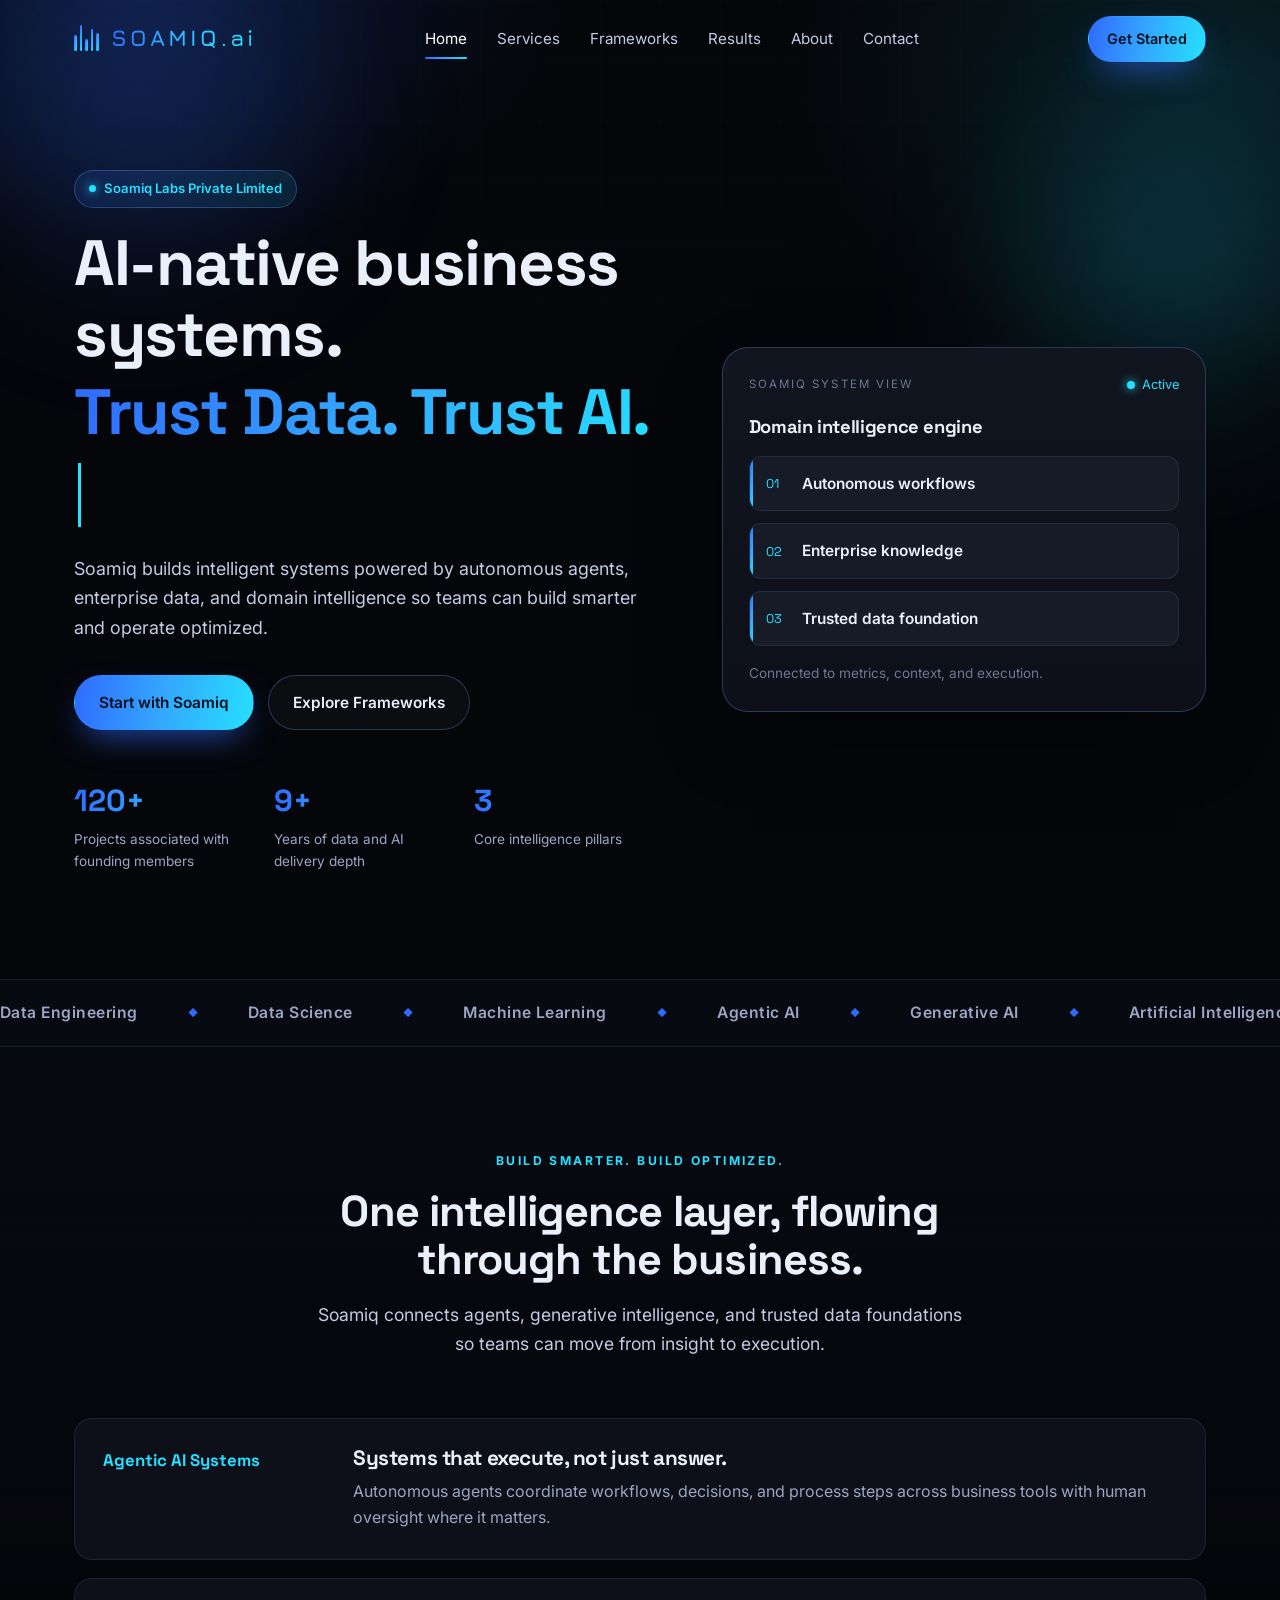
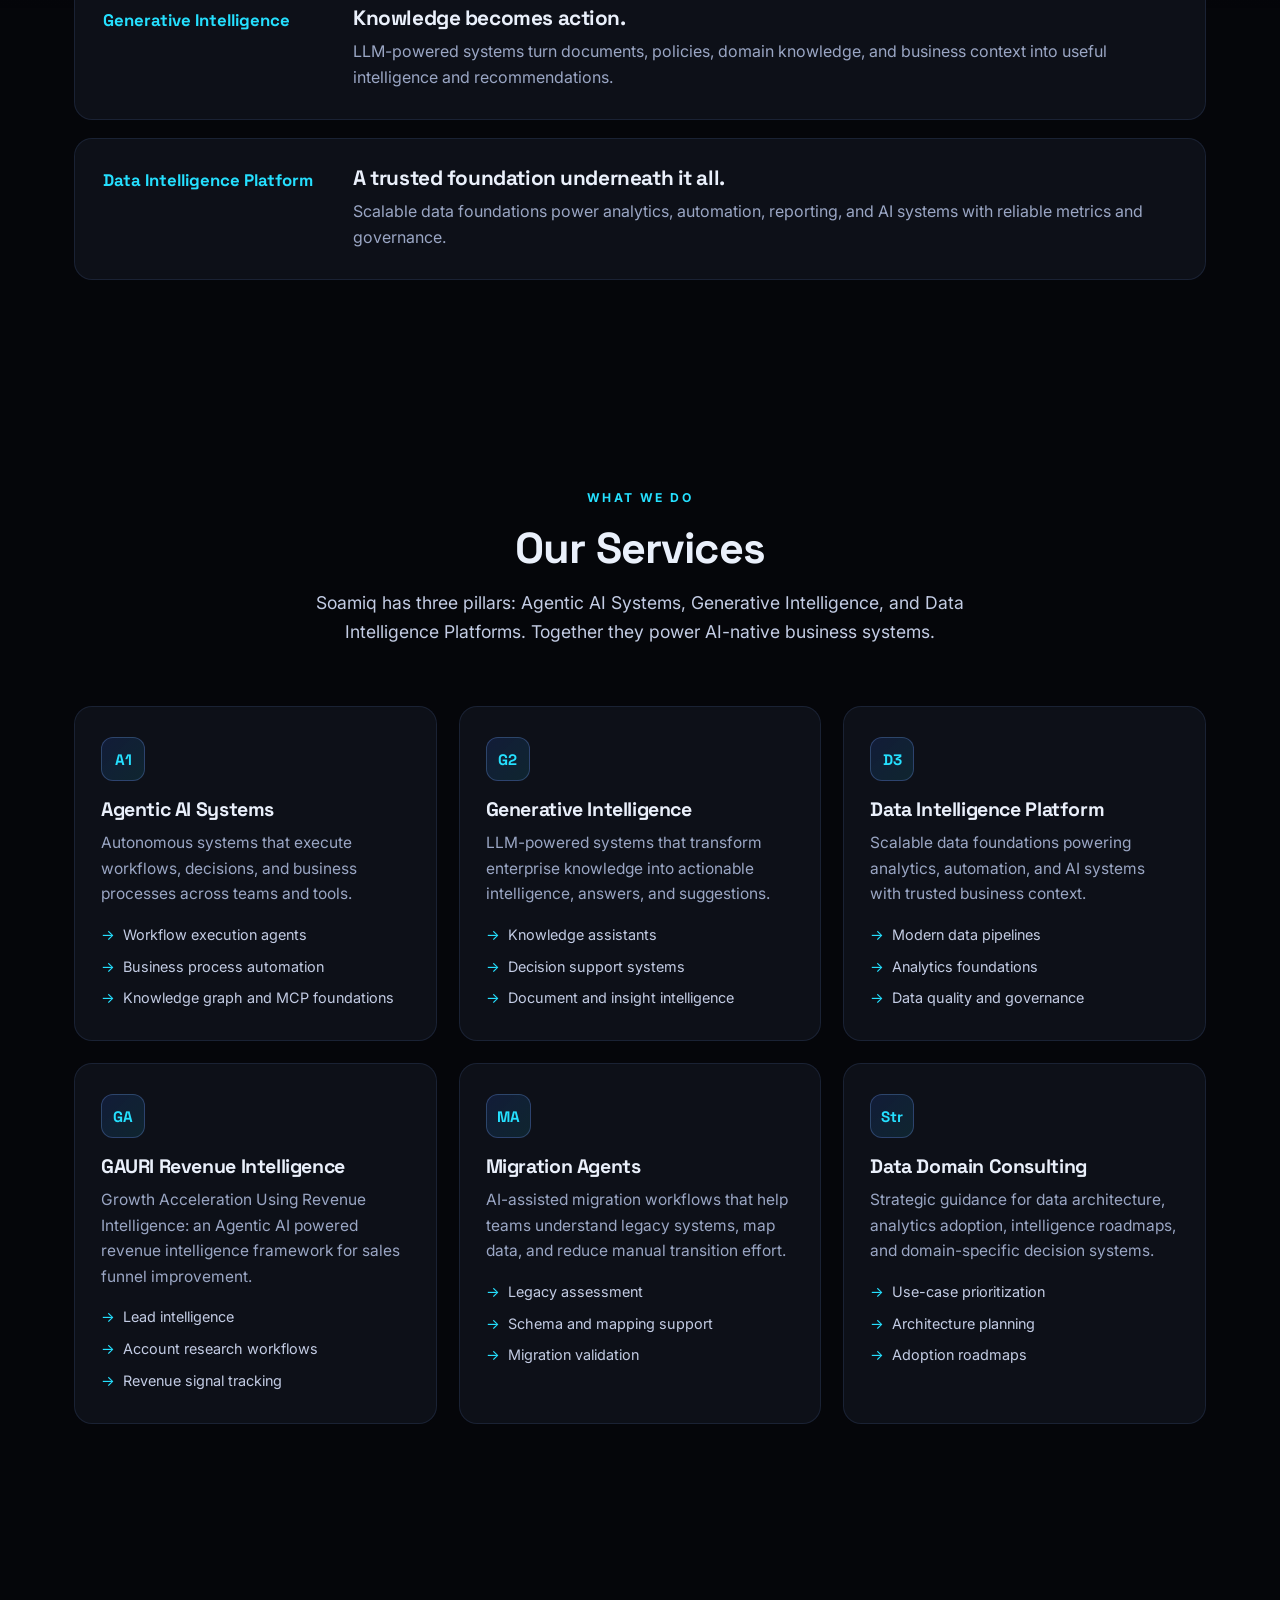
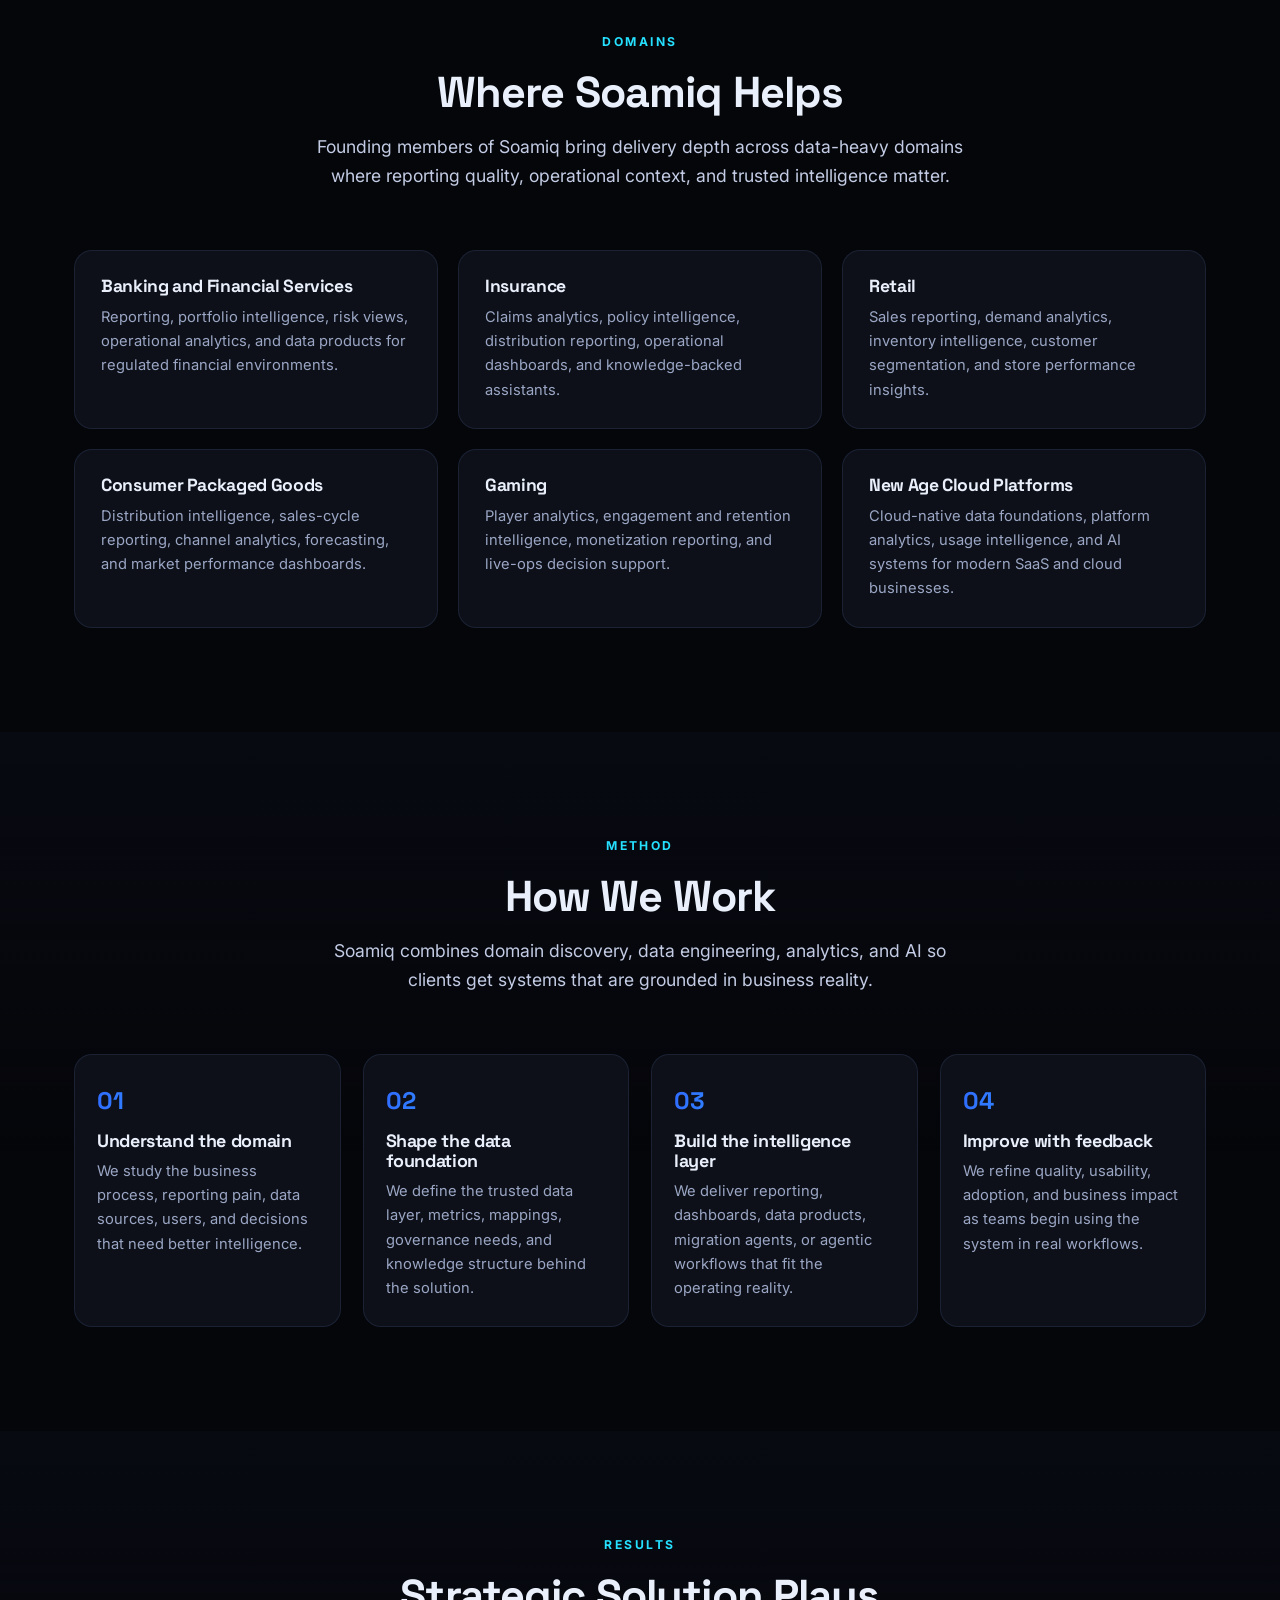
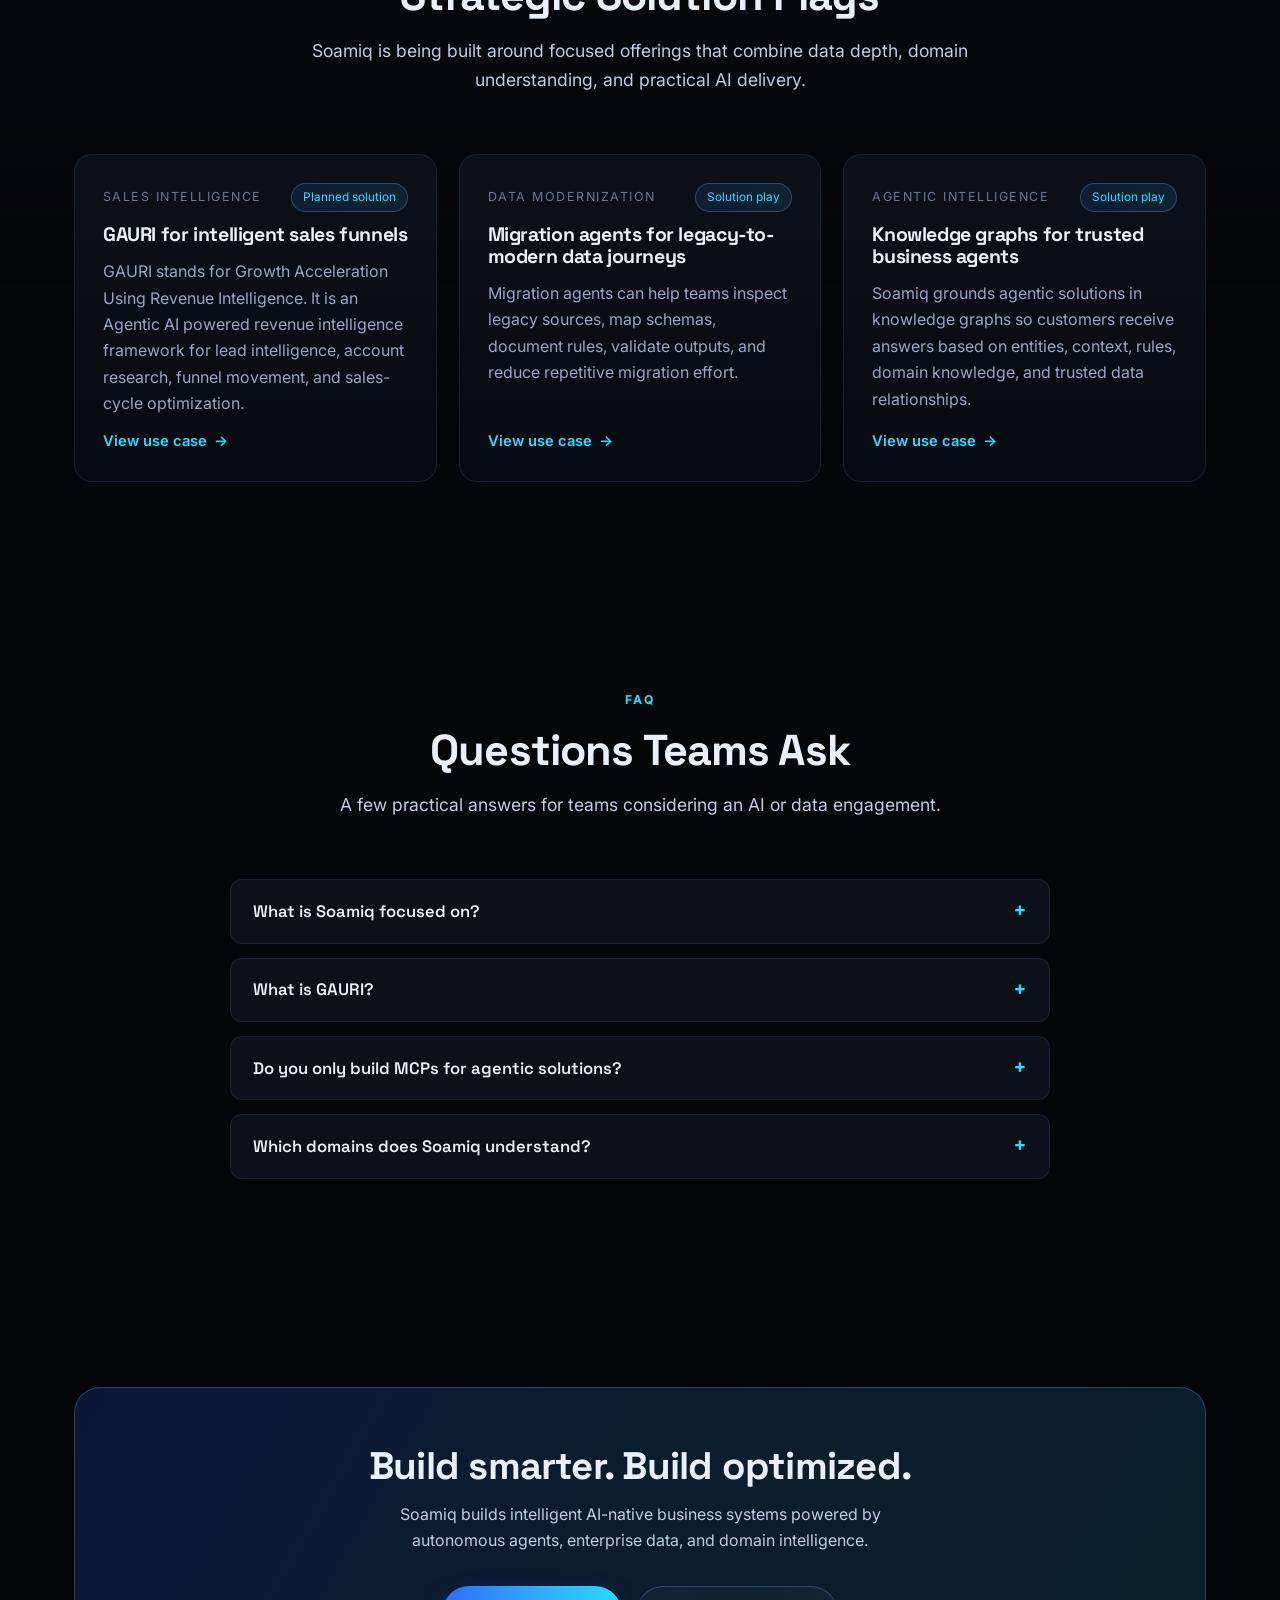
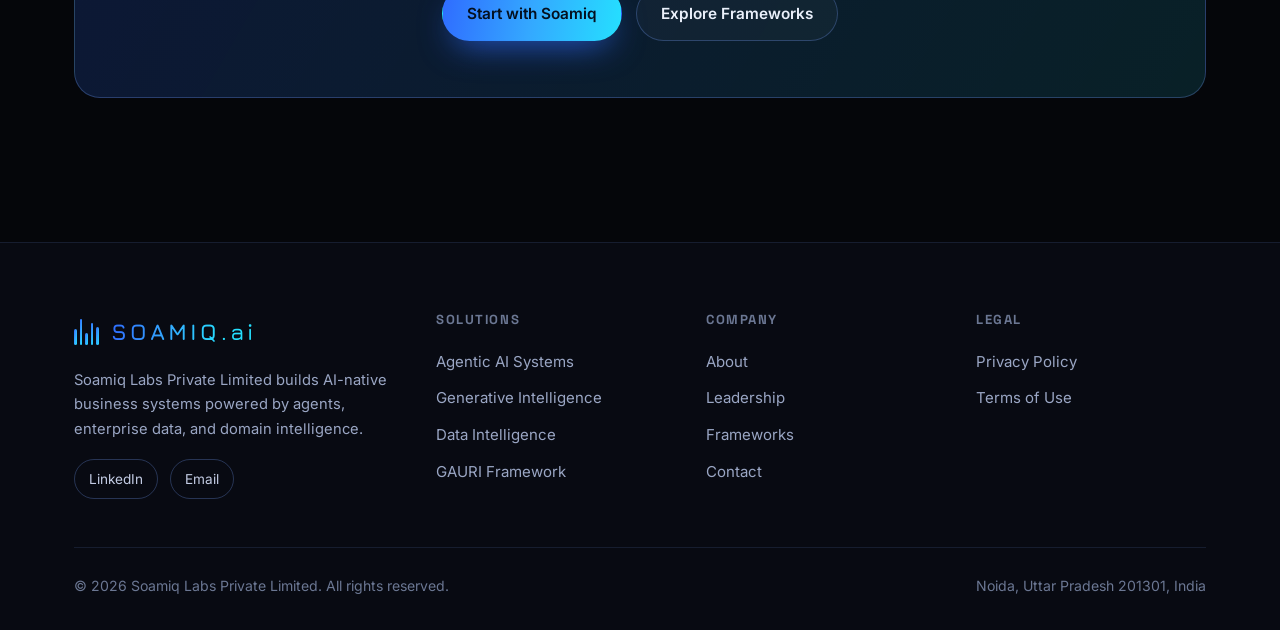
==== index.html @ b39fc0c8 "feat: rebuild as soamiq.ai AI-native multi-page website Replace the generic scaffold with a data-dri" ====
<!DOCTYPE html>
<html lang="en">
<head>
  <meta charset="UTF-8" />
  <meta name="viewport" content="width=device-width, initial-scale=1.0" />
  <title>Soamiq — AI-native business systems | Trust Data. Trust AI.</title>
  <meta name="description" content="Soamiq Labs builds intelligent AI-native business systems powered by autonomous agents, enterprise data, and domain intelligence. Trust Data. Trust AI. Build Smarter. Build Optimized." />
  <link rel="canonical" href="https://soamiq.ai/" />
  <meta name="theme-color" content="#05060a" />
  <meta property="og:type" content="website" />
  <meta property="og:title" content="Soamiq — AI-native business systems" />
  <meta property="og:description" content="Trust Data. Trust AI. Build Smarter. Build Optimized." />
  <meta property="og:url" content="https://soamiq.ai/" />
  <meta property="og:image" content="https://soamiq.ai/assets/img/logo.svg" />
  <meta name="twitter:card" content="summary_large_image" />
  <link rel="icon" type="image/svg+xml" href="/assets/img/favicon.svg" />
  <link rel="preconnect" href="https://fonts.googleapis.com" />
  <link rel="preconnect" href="https://fonts.gstatic.com" crossorigin />
  <link href="https://fonts.googleapis.com/css2?family=Inter:wght@400;500;600;700;800&family=Space+Grotesk:wght@500;600;700&family=Jura:wght@500;600;700&display=swap" rel="stylesheet" />
  <link rel="stylesheet" href="/assets/css/styles.css" />
  <script type="application/ld+json">
  {
    "@context": "https://schema.org",
    "@type": "Organization",
    "name": "Soamiq Labs Private Limited",
    "alternateName": "Soamiq",
    "url": "https://soamiq.ai",
    "logo": "https://soamiq.ai/assets/img/logo.svg",
    "slogan": "Trust Data. Trust AI. Build Smarter. Build Optimized.",
    "email": "hello@soamiq.ai",
    "address": { "@type": "PostalAddress", "addressLocality": "Noida", "addressRegion": "Uttar Pradesh", "postalCode": "201301", "addressCountry": "IN" },
    "sameAs": ["https://www.linkedin.com/company/soamiq"]
  }
  </script>
</head>
<body>
  <a class="skip-link" href="#app">Skip to content</a>
  <div id="site-header"></div>
  <main id="app" data-page="home"></main>
  <div id="site-footer"></div>
  <noscript><div class="ns container">Soamiq Labs Private Limited — AI-native business systems. Please enable JavaScript, or email <a href="mailto:hello@soamiq.ai">hello@soamiq.ai</a>.</div></noscript>
  <script src="/assets/js/data.js"></script>
  <script src="/assets/js/app.js" defer></script>
</body>
</html>
---- assets/css/styles.css ----
/* ============================================================
   SOAMIQ — AI-native design system
   Dark, agentic, blue→cyan. Powers all pages.
   ============================================================ */

:root {
  --bg: #05060a;
  --bg-2: #080a12;
  --surface: #0d1018;
  --surface-2: #11151f;
  --surface-3: #161b27;
  --border: rgba(120, 160, 255, 0.12);
  --border-strong: rgba(120, 160, 255, 0.28);
  --text: #eaf0fb;
  --muted: #9aa6c4;
  --faint: #6b7793;

  --blue: #2f6bff;
  --cyan: #25e0ff;
  --grad: linear-gradient(100deg, #2f6bff 0%, #34a8ff 50%, #25e0ff 100%);
  --grad-soft: linear-gradient(135deg, rgba(47,107,255,0.14), rgba(37,224,255,0.10));

  --radius: 18px;
  --radius-sm: 12px;
  --radius-lg: 26px;
  --shadow: 0 30px 80px -30px rgba(0, 0, 0, 0.8);
  --glow: 0 0 40px -8px rgba(47, 107, 255, 0.55);
  --max: 1180px;
  --ease: cubic-bezier(0.22, 1, 0.36, 1);
}

* { box-sizing: border-box; }
html { scroll-behavior: smooth; scroll-padding-top: 90px; }
body {
  margin: 0;
  font-family: "Inter", system-ui, -apple-system, Segoe UI, Roboto, sans-serif;
  background: var(--bg);
  color: var(--text);
  line-height: 1.65;
  -webkit-font-smoothing: antialiased;
  overflow-x: hidden;
}
body::before {
  content: ""; position: fixed; inset: 0; z-index: -2; pointer-events: none;
  background:
    radial-gradient(700px 500px at 12% -5%, rgba(47, 107, 255, 0.18), transparent 60%),
    radial-gradient(700px 500px at 95% 8%, rgba(37, 224, 255, 0.12), transparent 60%),
    var(--bg);
}
body::after {
  content: ""; position: fixed; inset: 0; z-index: -1; pointer-events: none; opacity: 0.5;
  background-image:
    linear-gradient(rgba(120, 160, 255, 0.04) 1px, transparent 1px),
    linear-gradient(90deg, rgba(120, 160, 255, 0.04) 1px, transparent 1px);
  background-size: 60px 60px;
  mask-image: radial-gradient(ellipse 100% 70% at 50% 0%, #000 30%, transparent 75%);
}

h1, h2, h3, h4 { font-family: "Space Grotesk", "Inter", sans-serif; margin: 0; line-height: 1.12; letter-spacing: -0.02em; }
p { margin: 0; }
a { color: inherit; text-decoration: none; }
img, svg { display: block; max-width: 100%; }
ul { margin: 0; }

.container { width: 100%; max-width: var(--max); margin: 0 auto; padding: 0 24px; }
.skip-link { position: absolute; left: -999px; top: 0; z-index: 300; background: var(--blue); color: #fff; padding: 10px 16px; }
.skip-link:focus { left: 0; }

/* ---------- Buttons ---------- */
.btn {
  --py: 14px; --px: 24px;
  display: inline-flex; align-items: center; justify-content: center; gap: 9px;
  padding: var(--py) var(--px); border-radius: 999px; font-weight: 600; font-size: 0.96rem;
  border: 1px solid transparent; cursor: pointer; white-space: nowrap;
  transition: transform .28s var(--ease), box-shadow .28s var(--ease), background .25s, border-color .25s, color .25s;
}
.btn--sm { --py: 10px; --px: 18px; font-size: 0.9rem; }
.btn--block { width: 100%; }
.btn--primary { background: var(--grad); color: #04101f; box-shadow: 0 14px 34px -12px rgba(47,107,255,0.8); }
.btn--primary:hover { transform: translateY(-2px); box-shadow: 0 20px 46px -12px rgba(37,224,255,0.85); }
.btn--ghost { background: rgba(255,255,255,0.03); color: var(--text); border-color: var(--border-strong); }
.btn--ghost:hover { transform: translateY(-2px); border-color: var(--cyan); color: #fff; }

/* ---------- Type helpers ---------- */
.eyebrow { text-transform: uppercase; letter-spacing: .2em; font-size: .76rem; font-weight: 700; color: var(--cyan); margin: 0 0 16px; }
.section { padding: 104px 0; position: relative; }
.section--alt { background: linear-gradient(180deg, var(--bg-2), transparent 60%); }
.section__head { max-width: 760px; margin: 0 auto 60px; text-align: center; }
.section__title { font-size: clamp(1.8rem, 4vw, 2.7rem); font-weight: 700; }
.lead { font-size: 1.1rem; color: #c3cce4; margin-top: 16px; }
.lead--center { max-width: 60ch; margin-inline: auto; }
.muted { color: var(--muted); }
.grad-text { background: var(--grad); -webkit-background-clip: text; background-clip: text; -webkit-text-fill-color: transparent; color: transparent; }
.chip { display: inline-flex; align-items: center; gap: 8px; padding: 7px 14px; border-radius: 999px; font-size: .82rem; font-weight: 600; color: var(--cyan); background: var(--grad-soft); border: 1px solid var(--border-strong); }
.chip .dot { width: 7px; height: 7px; border-radius: 50%; background: var(--cyan); box-shadow: 0 0 10px var(--cyan); animation: pulse 2s infinite; }
@keyframes pulse { 0%,100% { opacity: 1; } 50% { opacity: .3; } }

/* ---------- Brand / logo ---------- */
.brand { display: inline-flex; align-items: center; gap: 12px; }
.brand__wave { display: inline-flex; align-items: flex-end; gap: 3px; height: 26px; }
.brand__wave span { width: 2.5px; border-radius: 2px; background: var(--grad); }
.brand__word { font-family: "Jura", "Space Grotesk", sans-serif; font-weight: 600; font-size: 1.42rem; letter-spacing: .14em; }
.brand__word .grad-text { font-weight: 700; }
.brand__tld { color: var(--cyan); font-weight: 600; }

/* ---------- Nav ---------- */
.nav { position: fixed; inset: 0 0 auto 0; z-index: 100; transition: background .3s, border-color .3s, backdrop-filter .3s; border-bottom: 1px solid transparent; }
.nav.is-scrolled { background: rgba(5,6,10,0.78); backdrop-filter: blur(14px); border-bottom-color: var(--border); }
.nav__inner { display: flex; align-items: center; justify-content: space-between; height: 78px; gap: 20px; }
.nav__links { display: flex; align-items: center; gap: 30px; }
.nav__links a { font-size: .95rem; color: #c3cce4; transition: color .2s; position: relative; }
.nav__links a:hover, .nav__links a.is-active { color: #fff; }
.nav__links a.is-active::after { content: ""; position: absolute; left: 0; right: 0; bottom: -7px; height: 2px; border-radius: 2px; background: var(--grad); }
.nav__actions { display: flex; align-items: center; gap: 14px; }
.nav__toggle { display: none; flex-direction: column; gap: 5px; background: none; border: 0; cursor: pointer; padding: 8px; }
.nav__toggle span { width: 24px; height: 2px; background: var(--text); border-radius: 2px; transition: transform .3s, opacity .3s; }
.nav__toggle[aria-expanded="true"] span:nth-child(1) { transform: translateY(7px) rotate(45deg); }
.nav__toggle[aria-expanded="true"] span:nth-child(2) { opacity: 0; }
.nav__toggle[aria-expanded="true"] span:nth-child(3) { transform: translateY(-7px) rotate(-45deg); }
.nav__mobile { display: none; flex-direction: column; padding: 10px 24px 22px; background: rgba(5,6,10,0.98); border-bottom: 1px solid var(--border); }
.nav__mobile a { padding: 13px 6px; color: #c3cce4; border-bottom: 1px solid rgba(255,255,255,0.05); }
.nav__mobile a:last-of-type { border-bottom: 0; }
.nav__mobile .btn { margin-top: 14px; }
.nav__mobile.is-open { display: flex; }

/* ---------- Hero ---------- */
.hero { position: relative; padding: 170px 0 90px; overflow: hidden; }
.hero__orb { position: absolute; border-radius: 50%; filter: blur(70px); pointer-events: none; opacity: .55; }
.hero__orb--1 { width: 520px; height: 520px; top: -160px; left: -120px; background: radial-gradient(circle, rgba(47,107,255,.5), transparent 65%); }
.hero__orb--2 { width: 460px; height: 460px; top: 40px; right: -120px; background: radial-gradient(circle, rgba(37,224,255,.4), transparent 65%); }
.hero__inner { position: relative; display: grid; grid-template-columns: 1.1fr 0.9fr; gap: 56px; align-items: center; }
.hero__title { font-size: clamp(2.4rem, 5.4vw, 4rem); font-weight: 700; }
.hero__type { min-height: 1.3em; display: block; margin-top: 6px; }
.hero__caret { display: inline-block; width: 3px; height: 1em; background: var(--cyan); margin-left: 4px; vertical-align: -0.15em; animation: blink 1s steps(1) infinite; }
@keyframes blink { 50% { opacity: 0; } }
.hero__desc { color: #c3cce4; font-size: 1.12rem; max-width: 56ch; margin-top: 22px; }
.hero__cta { display: flex; gap: 14px; margin-top: 32px; flex-wrap: wrap; }
.hero__proof { display: flex; gap: 38px; margin-top: 46px; flex-wrap: wrap; }
.hero__proof dt { font-family: "Space Grotesk"; font-size: 1.9rem; font-weight: 700; }
.hero__proof dd { margin: 2px 0 0; color: var(--muted); font-size: .85rem; max-width: 18ch; }

/* hero panel */
.panel { position: relative; background: linear-gradient(180deg, var(--surface-2), var(--surface)); border: 1px solid var(--border-strong); border-radius: var(--radius-lg); padding: 26px; box-shadow: var(--shadow); }
.panel__top { display: flex; align-items: center; justify-content: space-between; margin-bottom: 22px; }
.panel__eyebrow { font-size: .72rem; letter-spacing: .18em; text-transform: uppercase; color: var(--faint); }
.panel__status { display: inline-flex; align-items: center; gap: 7px; font-size: .8rem; color: var(--cyan); }
.panel__status .dot { width: 8px; height: 8px; border-radius: 50%; background: var(--cyan); box-shadow: 0 0 10px var(--cyan); animation: pulse 2s infinite; }
.panel__title { font-size: 1.15rem; margin-bottom: 18px; }
.panel__layers { display: grid; gap: 12px; }
.layer { display: flex; align-items: center; gap: 14px; padding: 14px 16px; border-radius: var(--radius-sm); background: var(--surface-3); border: 1px solid var(--border); position: relative; overflow: hidden; }
.layer::before { content: ""; position: absolute; left: 0; top: 0; bottom: 0; width: 3px; background: var(--grad); }
.layer__idx { font-family: "Space Grotesk"; font-size: .8rem; color: var(--cyan); width: 22px; }
.layer__name { font-weight: 600; font-size: .96rem; }
.panel__note { margin-top: 16px; font-size: .85rem; color: var(--faint); display: flex; align-items: center; gap: 8px; }

/* ---------- Marquee / capabilities strip ---------- */
.strip { border-block: 1px solid var(--border); background: var(--bg-2); overflow: hidden; }
.strip__track { display: flex; gap: 50px; padding: 20px 0; white-space: nowrap; animation: marquee 28s linear infinite; }
.strip__track span { color: var(--muted); font-weight: 600; font-size: .98rem; letter-spacing: .03em; display: inline-flex; align-items: center; gap: 50px; }
.strip__track span::after { content: "◆"; color: var(--blue); font-size: .6rem; }
@keyframes marquee { to { transform: translateX(-50%); } }

/* ---------- Generic grids / cards ---------- */
.grid-2 { display: grid; grid-template-columns: 1fr 1fr; gap: 56px; align-items: center; }
.cards { display: grid; grid-template-columns: repeat(3, 1fr); gap: 22px; }
.cards--2 { grid-template-columns: repeat(2, 1fr); }

.card { position: relative; padding: 30px 26px; border-radius: var(--radius); background: var(--surface); border: 1px solid var(--border); transition: transform .3s var(--ease), border-color .3s, background .3s; overflow: hidden; }
.card:hover { transform: translateY(-6px); border-color: var(--border-strong); background: var(--surface-2); }
.card__tag { display: inline-grid; place-items: center; min-width: 44px; height: 44px; padding: 0 10px; border-radius: 12px; font-family: "Space Grotesk"; font-weight: 700; font-size: .95rem; color: var(--cyan); background: var(--grad-soft); border: 1px solid var(--border-strong); margin-bottom: 18px; }
.card h3 { font-size: 1.22rem; margin-bottom: 9px; }
.card p { color: var(--muted); font-size: .97rem; }
.card__list { list-style: none; padding: 0; margin: 16px 0 0; display: grid; gap: 8px; }
.card__list li { position: relative; padding-left: 22px; font-size: .9rem; color: #c3cce4; }
.card__list li::before { content: "→"; position: absolute; left: 0; color: var(--cyan); }

/* premium flow */
.flow { display: grid; gap: 18px; }
.flow__item { display: grid; grid-template-columns: 220px 1fr; gap: 30px; align-items: start; padding: 28px; border-radius: var(--radius); background: var(--surface); border: 1px solid var(--border); transition: border-color .3s, transform .3s var(--ease); }
.flow__item:hover { border-color: var(--border-strong); transform: translateX(4px); }
.flow__label { font-family: "Space Grotesk"; font-weight: 700; font-size: 1.05rem; color: var(--cyan); }
.flow__body h3 { font-size: 1.3rem; margin-bottom: 8px; }
.flow__body p { color: var(--muted); }

/* checklist */
.checklist { list-style: none; padding: 0; margin: 22px 0 0; display: grid; gap: 12px; }
.checklist li { position: relative; padding-left: 32px; color: #c3cce4; }
.checklist li::before { content: "✓"; position: absolute; left: 0; top: 1px; width: 22px; height: 22px; border-radius: 7px; background: var(--grad-soft); color: var(--cyan); font-size: .82rem; display: grid; place-items: center; border: 1px solid var(--border-strong); }

/* stats */
.stats { display: grid; grid-template-columns: repeat(4, 1fr); gap: 18px; }
.stat { text-align: center; padding: 28px 18px; border-radius: var(--radius); background: var(--surface); border: 1px solid var(--border); }
.stat__value { font-family: "Space Grotesk"; font-size: 2.1rem; font-weight: 700; }
.stat__label { color: var(--muted); font-size: .88rem; margin-top: 4px; }

/* timeline / process */
.timeline { display: grid; grid-template-columns: repeat(4, 1fr); gap: 22px; list-style: none; padding: 0; margin: 0; }
.timeline li { position: relative; padding: 26px 22px; border-radius: var(--radius); background: var(--surface); border: 1px solid var(--border); }
.timeline__num { font-family: "Space Grotesk"; font-weight: 700; font-size: 1.5rem; color: transparent; background: var(--grad); -webkit-background-clip: text; background-clip: text; }
.timeline h3 { font-size: 1.12rem; margin: 10px 0 8px; }
.timeline p { color: var(--muted); font-size: .92rem; }

/* products / case studies */
.plays { display: grid; grid-template-columns: repeat(3, 1fr); gap: 22px; }
.play { display: flex; flex-direction: column; gap: 12px; padding: 28px; border-radius: var(--radius); background: linear-gradient(180deg, var(--surface), var(--bg-2)); border: 1px solid var(--border); transition: transform .3s var(--ease), border-color .3s; }
.play:hover { transform: translateY(-6px); border-color: var(--border-strong); }
.play__meta { display: flex; align-items: center; justify-content: space-between; gap: 12px; }
.play__client { font-size: .78rem; letter-spacing: .12em; text-transform: uppercase; color: var(--faint); }
.play__result { font-size: .74rem; padding: 4px 11px; border-radius: 999px; color: var(--cyan); background: var(--grad-soft); border: 1px solid var(--border-strong); }
.play h3 { font-size: 1.22rem; }
.play p { color: var(--muted); flex: 1; }
.link-arrow { color: var(--cyan); font-weight: 600; font-size: .92rem; display: inline-flex; gap: 7px; align-items: center; }
.link-arrow span { transition: transform .25s var(--ease); }
.link-arrow:hover span { transform: translateX(5px); }

/* team */
.team { display: grid; grid-template-columns: repeat(4, 1fr); gap: 22px; }
.member { text-align: center; padding: 32px 22px; border-radius: var(--radius); background: var(--surface); border: 1px solid var(--border); transition: transform .3s var(--ease), border-color .3s; }
.member:hover { transform: translateY(-6px); border-color: var(--border-strong); }
.member__avatar { width: 76px; height: 76px; border-radius: 50%; margin: 0 auto 16px; display: grid; place-items: center; font-family: "Space Grotesk"; font-weight: 700; font-size: 1.4rem; color: #04101f; background: var(--grad); box-shadow: var(--glow); }
.member h3 { font-size: 1.12rem; }
.member__role { color: var(--cyan); font-size: .85rem; font-weight: 600; margin-top: 4px; }
.member__bio { color: var(--muted); font-size: .9rem; margin-top: 10px; }

/* industries */
.industries { display: grid; grid-template-columns: repeat(3, 1fr); gap: 20px; }
.industry { padding: 26px; border-radius: var(--radius); background: var(--surface); border: 1px solid var(--border); transition: border-color .3s, transform .3s var(--ease); }
.industry:hover { border-color: var(--border-strong); transform: translateY(-4px); }
.industry h3 { font-size: 1.1rem; margin-bottom: 8px; }
.industry p { color: var(--muted); font-size: .92rem; }

/* FAQ */
.faq { max-width: 820px; margin: 0 auto; display: grid; gap: 14px; }
.faq__item { border: 1px solid var(--border); border-radius: var(--radius-sm); background: var(--surface); overflow: hidden; }
.faq__q { width: 100%; text-align: left; background: none; border: 0; color: var(--text); padding: 20px 22px; font-size: 1.04rem; font-weight: 600; font-family: "Space Grotesk"; cursor: pointer; display: flex; justify-content: space-between; gap: 16px; align-items: center; }
.faq__q .ic { color: var(--cyan); transition: transform .3s var(--ease); font-size: 1.4rem; line-height: 1; }
.faq__item.is-open .faq__q .ic { transform: rotate(45deg); }
.faq__a { max-height: 0; overflow: hidden; transition: max-height .35s var(--ease); }
.faq__a p { padding: 0 22px 20px; color: var(--muted); }

/* gauri stages */
.stages { display: grid; grid-template-columns: repeat(4, 1fr); gap: 18px; counter-reset: stage; }
.stage { padding: 26px 22px; border-radius: var(--radius); background: var(--surface); border: 1px solid var(--border); position: relative; }
.stage::before { counter-increment: stage; content: "0" counter(stage); font-family: "Space Grotesk"; font-weight: 700; font-size: 1.4rem; color: transparent; background: var(--grad); -webkit-background-clip: text; background-clip: text; }
.stage h3 { margin: 8px 0 8px; font-size: 1.15rem; }
.stage p { color: var(--muted); font-size: .92rem; }
.pills { display: flex; flex-wrap: wrap; gap: 12px; justify-content: center; }
.pill { padding: 12px 20px; border-radius: 999px; background: var(--surface); border: 1px solid var(--border-strong); color: #c3cce4; font-weight: 500; }

/* CTA band */
.cta-band { position: relative; overflow: hidden; border-radius: var(--radius-lg); padding: 56px 48px; text-align: center; background: linear-gradient(120deg, rgba(47,107,255,0.18), rgba(37,224,255,0.12)); border: 1px solid var(--border-strong); }
.cta-band h2 { font-size: clamp(1.7rem, 3.6vw, 2.4rem); }
.cta-band p { color: #c3cce4; margin: 14px auto 26px; max-width: 56ch; }
.cta-band .hero__cta { justify-content: center; }

/* page hero (inner pages) */
.page-hero { padding: 150px 0 60px; position: relative; text-align: center; }
.page-hero h1 { font-size: clamp(2.1rem, 5vw, 3.2rem); font-weight: 700; }
.page-hero p { color: #c3cce4; max-width: 62ch; margin: 18px auto 0; font-size: 1.1rem; }

/* contact */
.contact-grid { display: grid; grid-template-columns: 0.9fr 1.1fr; gap: 40px; align-items: start; }
.contact-info { padding: 36px; border-radius: var(--radius); background: var(--surface); border: 1px solid var(--border); }
.contact-info h2 { font-size: 1.4rem; }
.contact-info .row { display: flex; gap: 16px; align-items: flex-start; padding: 18px 0; border-bottom: 1px solid var(--border); }
.contact-info .row:last-child { border-bottom: 0; }
.contact-info .row .tag { flex: 0 0 auto; width: 46px; height: 46px; border-radius: 12px; display: grid; place-items: center; font-size: .72rem; font-weight: 700; color: var(--cyan); background: var(--grad-soft); border: 1px solid var(--border-strong); }
.contact-info .row .k { color: var(--faint); font-size: .78rem; text-transform: uppercase; letter-spacing: .1em; }
.contact-info .row .v { color: var(--text); font-size: 1.02rem; }
.form { padding: 36px; border-radius: var(--radius); background: var(--surface); border: 1px solid var(--border); display: grid; gap: 18px; }
.form .row2 { display: grid; grid-template-columns: 1fr 1fr; gap: 18px; }
.field { display: grid; gap: 7px; }
.field label { font-size: .82rem; color: var(--muted); font-weight: 600; }
.field input, .field textarea { width: 100%; padding: 14px 16px; border-radius: var(--radius-sm); background: var(--bg); border: 1px solid var(--border); color: var(--text); font: inherit; font-size: .96rem; transition: border-color .2s, box-shadow .2s; }
.field input:focus, .field textarea:focus { outline: none; border-color: var(--blue); box-shadow: 0 0 0 3px rgba(47,107,255,0.22); }
.field textarea { resize: vertical; min-height: 120px; }
.form__status { font-size: .92rem; min-height: 1.2em; margin: 0; }
.form__status.is-ok { color: var(--cyan); }
.form__status.is-err { color: #ff8b8b; }
.form__success { text-align: center; padding: 40px 24px; }
.form__success .ic { width: 64px; height: 64px; margin: 0 auto 18px; border-radius: 50%; display: grid; place-items: center; font-size: 1.8rem; color: #04101f; background: var(--grad); box-shadow: var(--glow); }

/* legal / use case article */
.article { max-width: 820px; margin: 0 auto; }
.article h2 { font-size: 1.35rem; margin: 36px 0 12px; }
.article p { color: #c3cce4; margin-bottom: 14px; }
.article .updated { color: var(--faint); font-size: .9rem; margin-bottom: 30px; }
.article .checklist { margin-top: 8px; }

/* ---------- Footer ---------- */
.footer { background: var(--bg-2); border-top: 1px solid var(--border); padding: 70px 0 32px; margin-top: 40px; }
.footer__top { display: grid; grid-template-columns: 1.4fr repeat(3, 1fr); gap: 40px; }
.footer__about { max-width: 34ch; }
.footer__about p { color: var(--muted); font-size: .92rem; margin-top: 16px; }
.footer__social { display: flex; gap: 12px; margin-top: 18px; }
.footer__social a { padding: 8px 14px; border-radius: 999px; border: 1px solid var(--border-strong); font-size: .85rem; color: #c3cce4; transition: border-color .2s, color .2s; }
.footer__social a:hover { border-color: var(--cyan); color: #fff; }
.footer__col h4 { font-size: .82rem; text-transform: uppercase; letter-spacing: .12em; color: var(--faint); margin-bottom: 16px; }
.footer__col a { display: block; color: var(--muted); font-size: .94rem; padding: 6px 0; transition: color .2s; }
.footer__col a:hover { color: #fff; }
.footer__bottom { display: flex; justify-content: space-between; gap: 16px; flex-wrap: wrap; margin-top: 48px; padding-top: 26px; border-top: 1px solid var(--border); color: var(--faint); font-size: .88rem; }

/* reveal */
.reveal { opacity: 0; transform: translateY(26px); transition: opacity .7s var(--ease), transform .7s var(--ease); }
.reveal.is-visible { opacity: 1; transform: none; }

noscript .ns { display: block; max-width: 700px; margin: 140px auto; text-align: center; color: var(--muted); }

/* ---------- Responsive ---------- */
@media (max-width: 980px) {
  .hero__inner { grid-template-columns: 1fr; gap: 44px; }
  .cards, .industries, .stages { grid-template-columns: repeat(2, 1fr); }
  .timeline, .stats { grid-template-columns: repeat(2, 1fr); }
  .plays { grid-template-columns: 1fr; }
  .team { grid-template-columns: repeat(2, 1fr); }
  .grid-2 { grid-template-columns: 1fr; gap: 40px; }
  .contact-grid { grid-template-columns: 1fr; }
  .footer__top { grid-template-columns: 1fr 1fr; }
  .flow__item { grid-template-columns: 1fr; gap: 12px; }
}
@media (max-width: 640px) {
  .nav__links, .nav__actions .btn { display: none; }
  .nav__toggle { display: flex; }
  .section { padding: 76px 0; }
  .hero { padding: 140px 0 70px; }
  .cards, .industries, .stages, .timeline, .stats, .team, .cards--2 { grid-template-columns: 1fr; }
  .form .row2 { grid-template-columns: 1fr; }
  .footer__top { grid-template-columns: 1fr; }
  .cta-band { padding: 40px 24px; }
  .hero__proof { gap: 26px; }
}
@media (prefers-reduced-motion: reduce) {
  * { scroll-behavior: auto !important; }
  .reveal { opacity: 1; transform: none; transition: none; }
  .strip__track { animation: none; }
  .hero__caret { animation: none; }
}
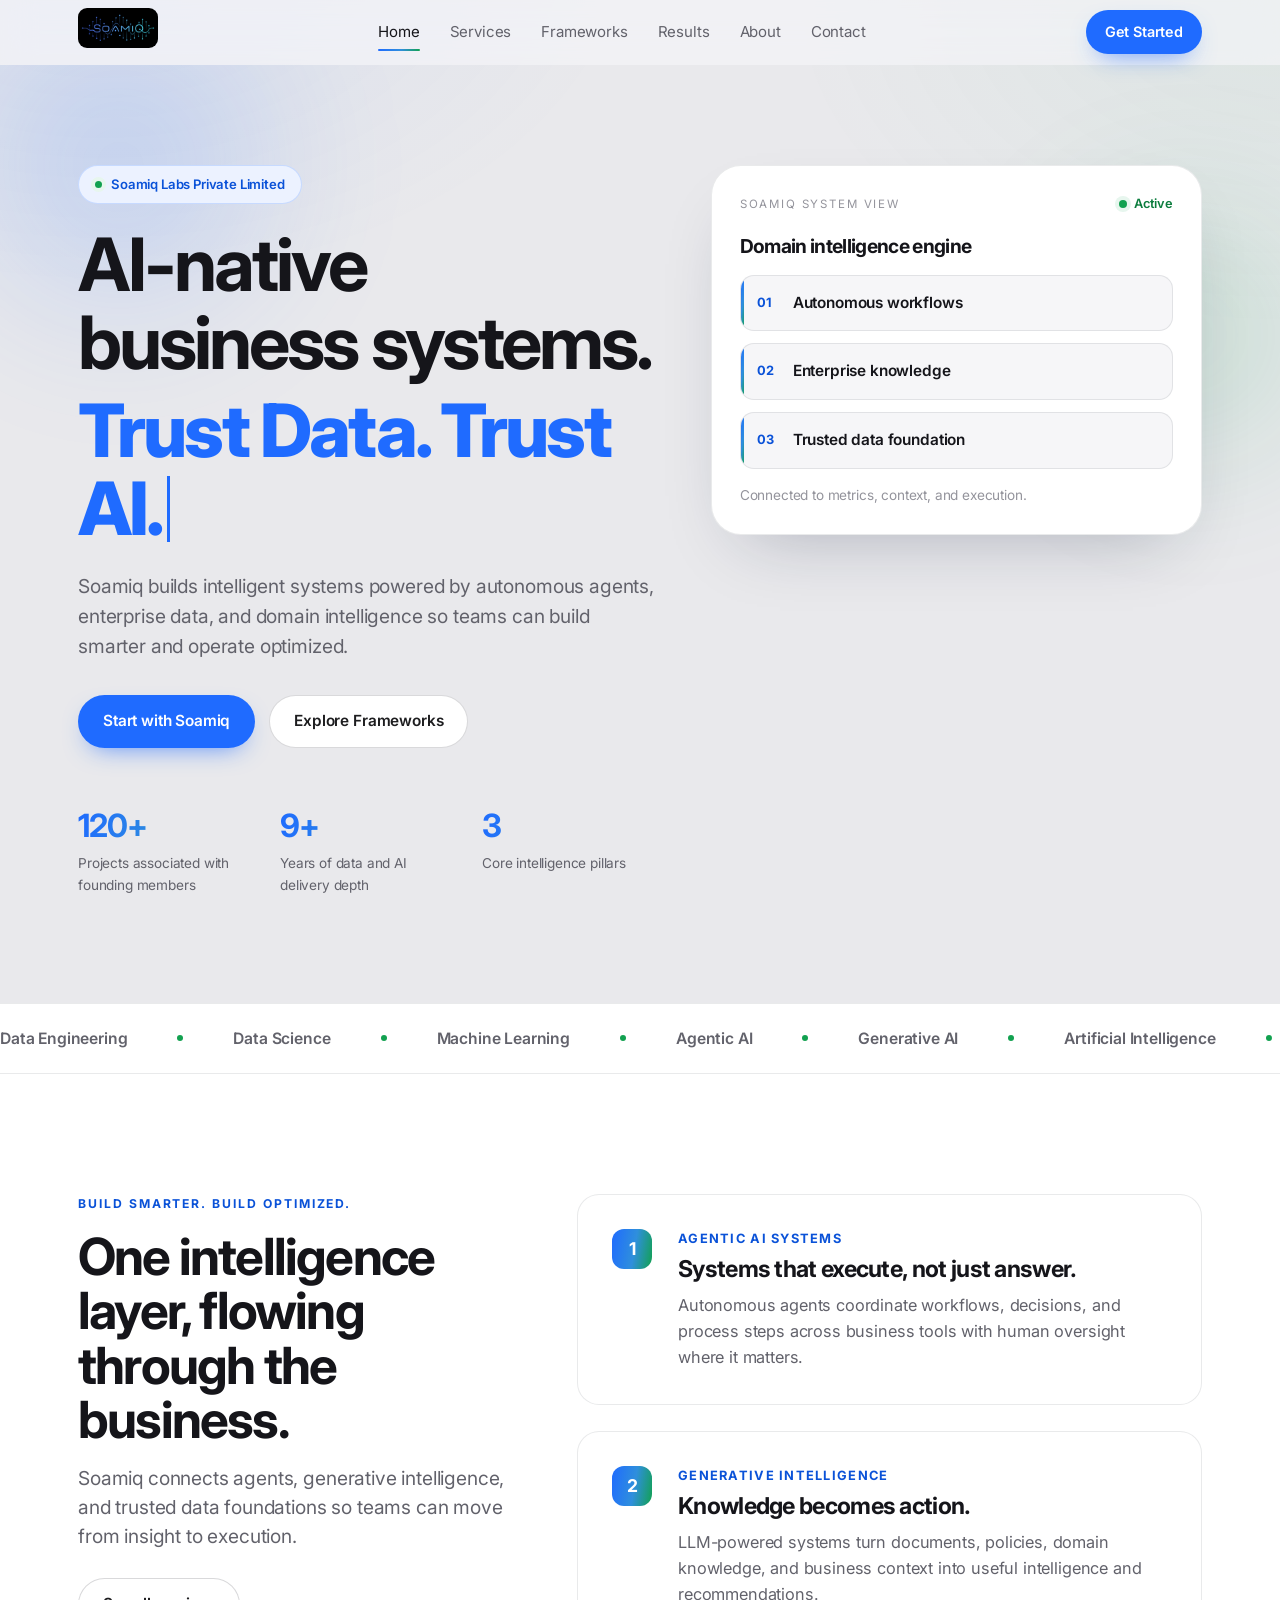
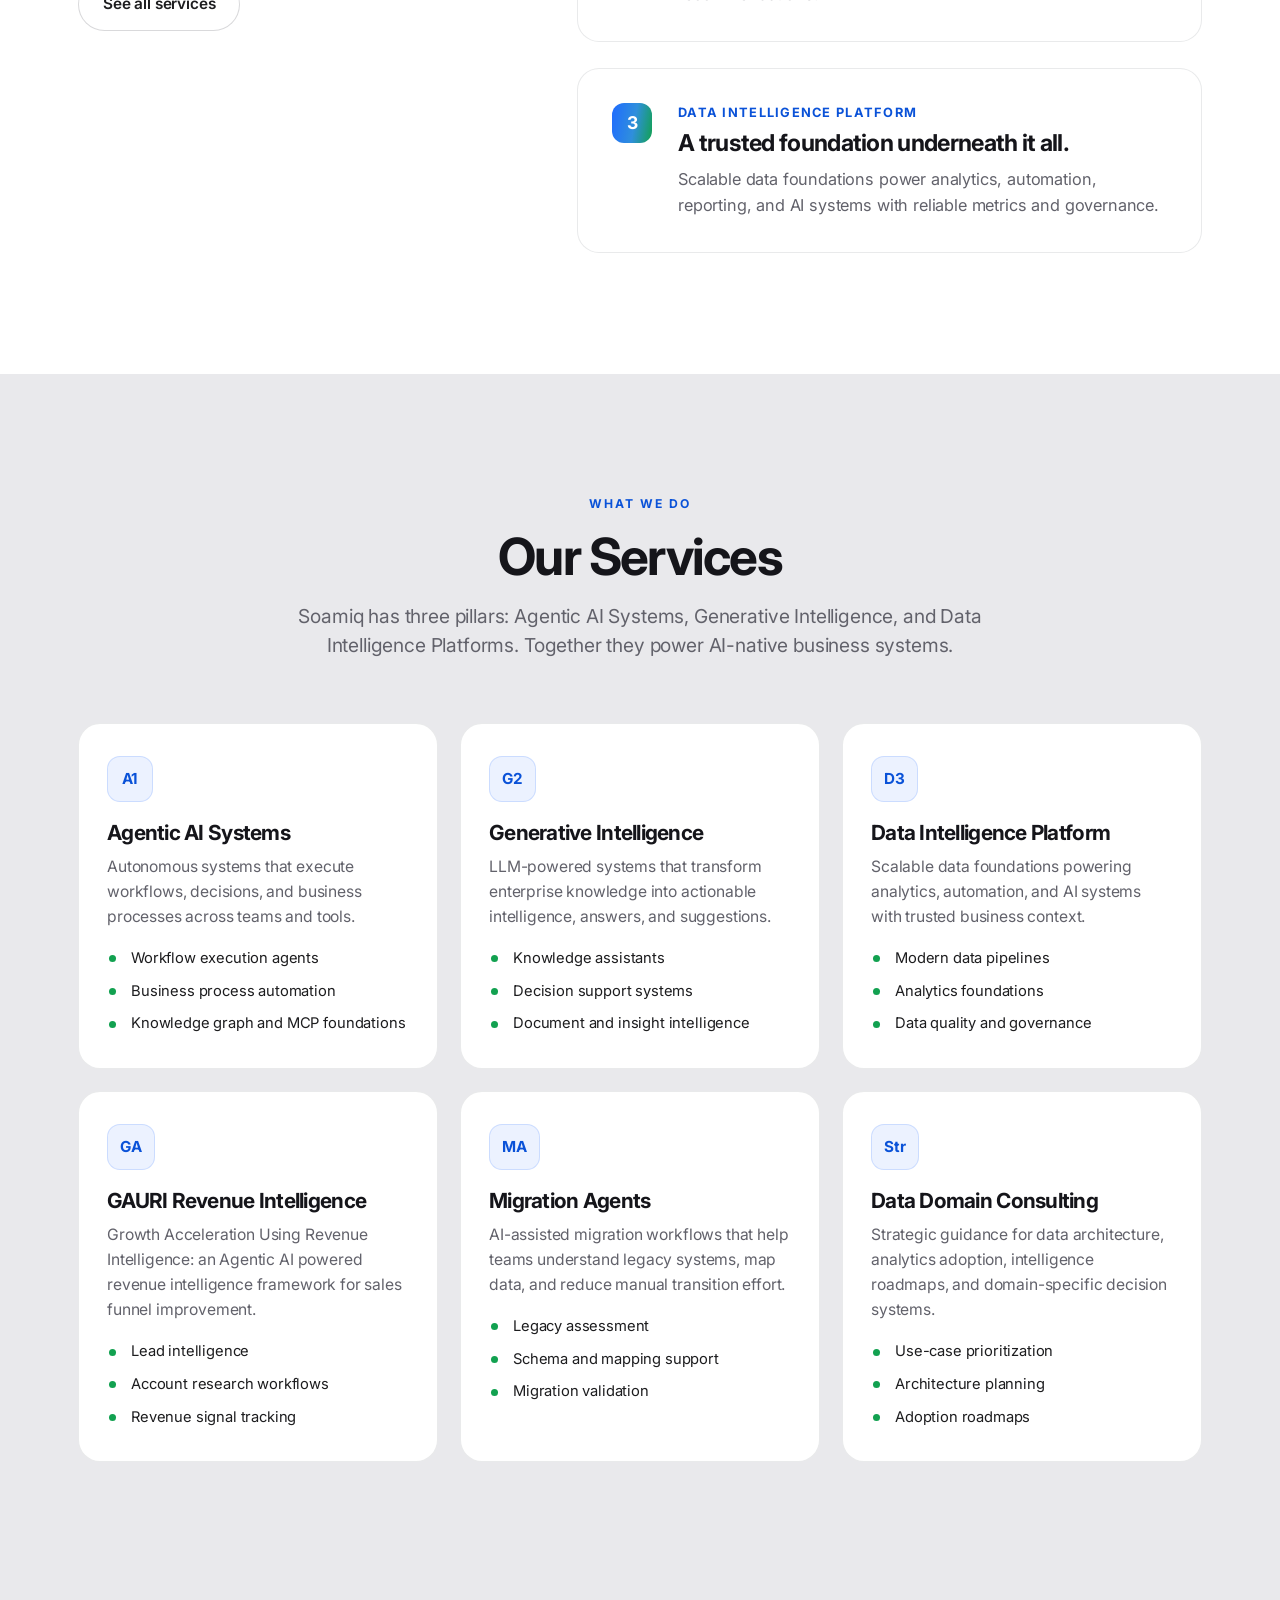
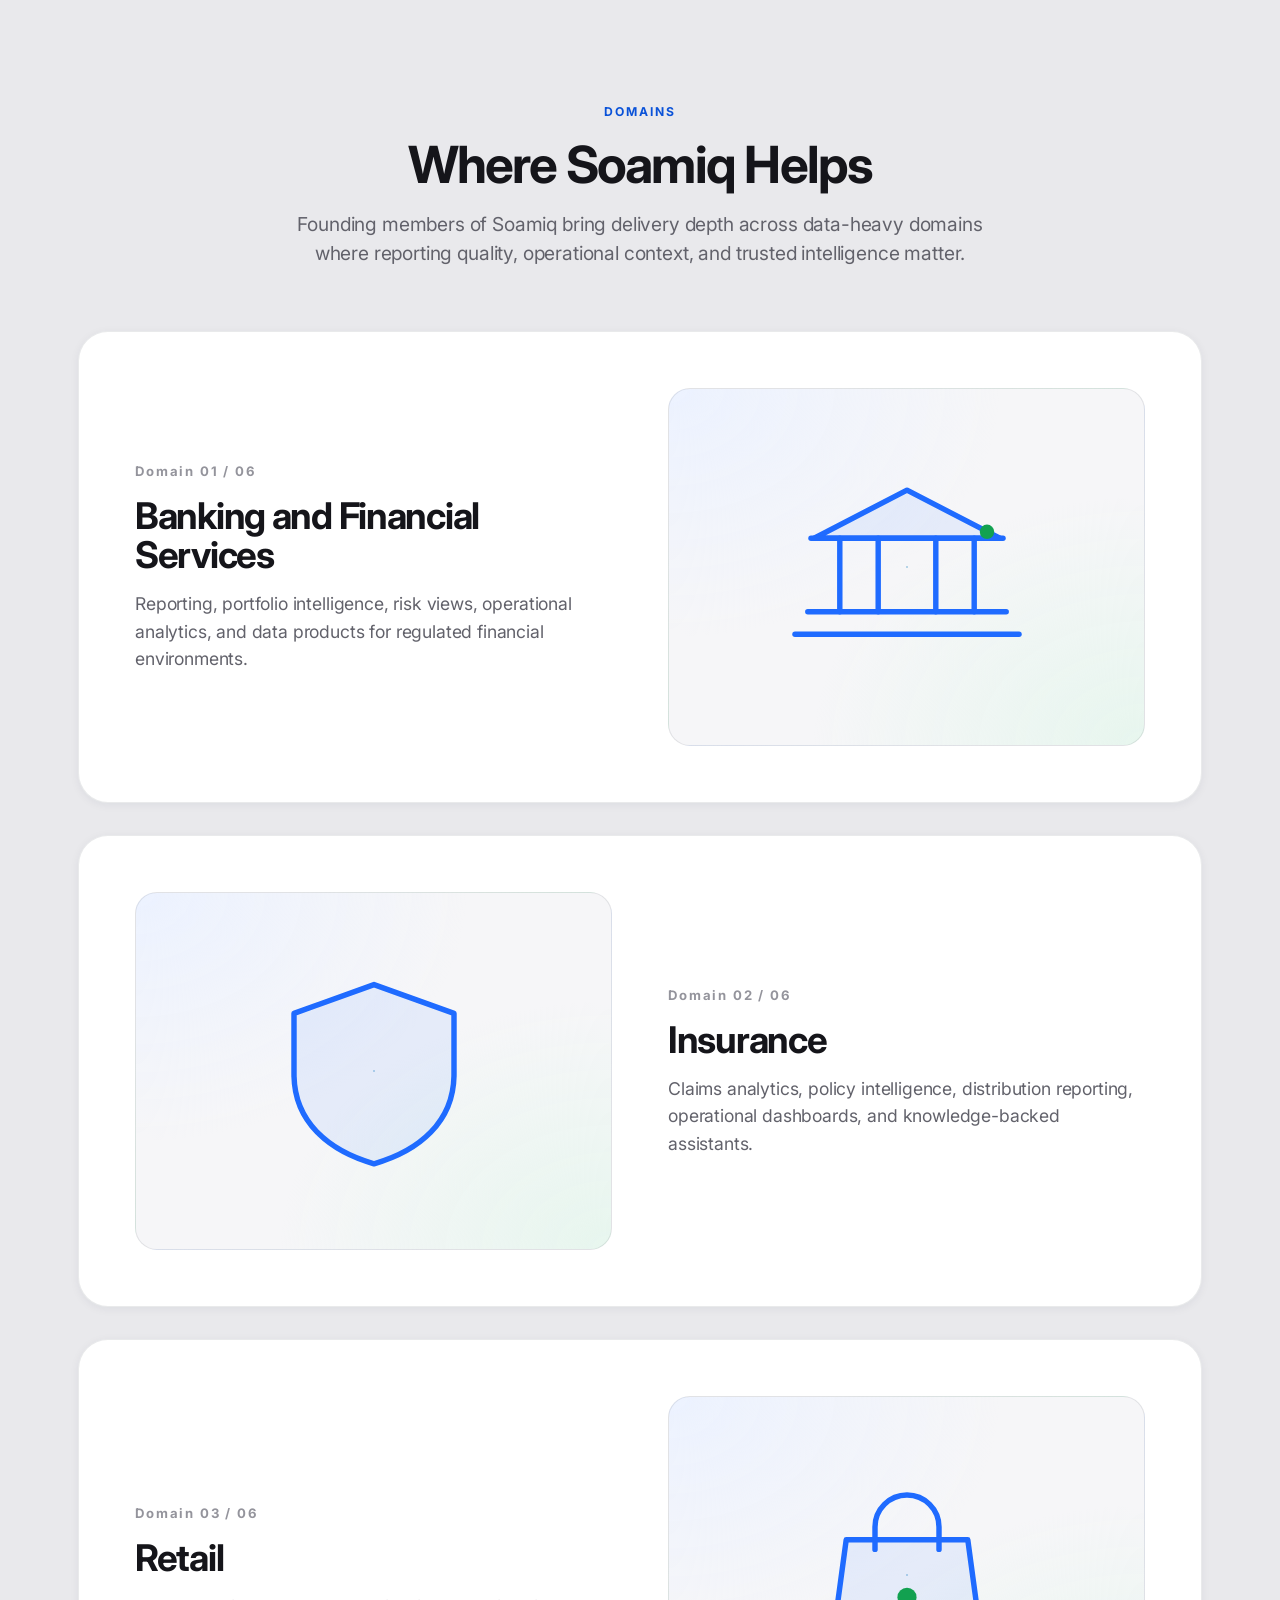
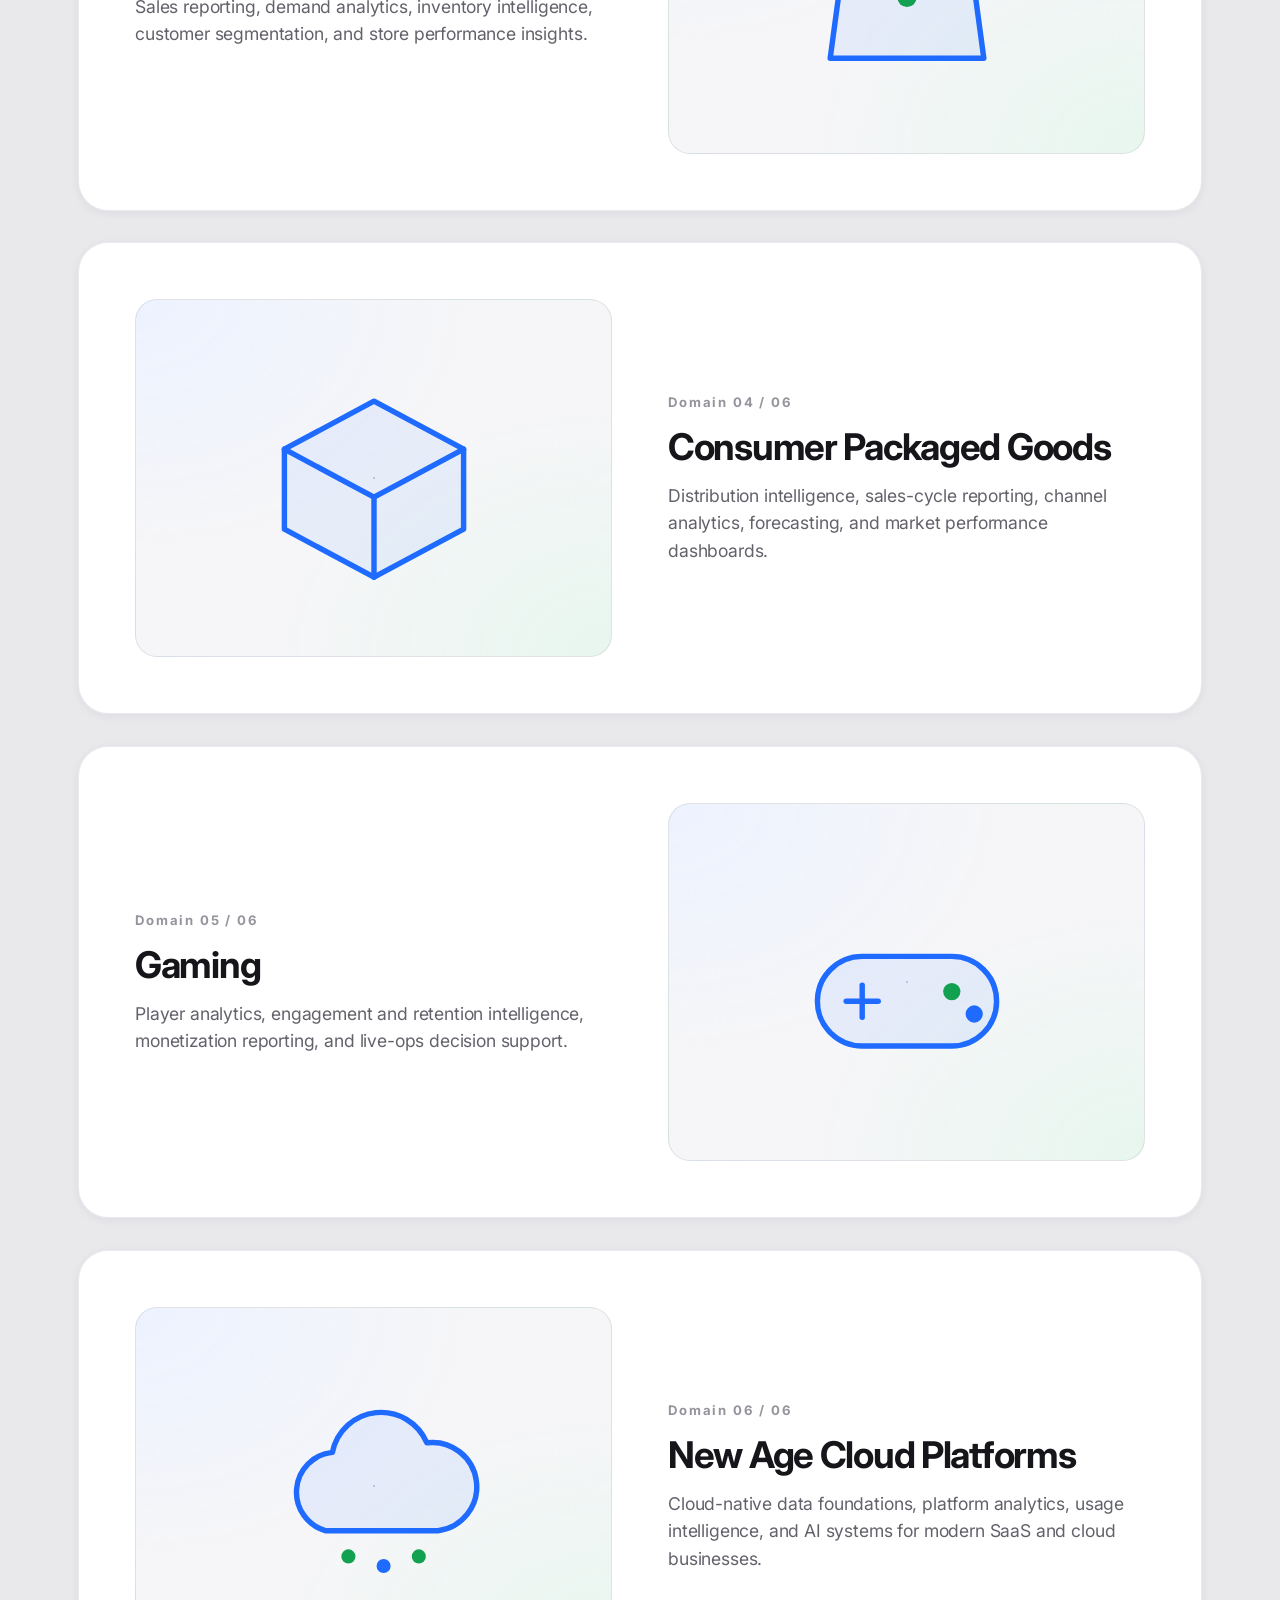
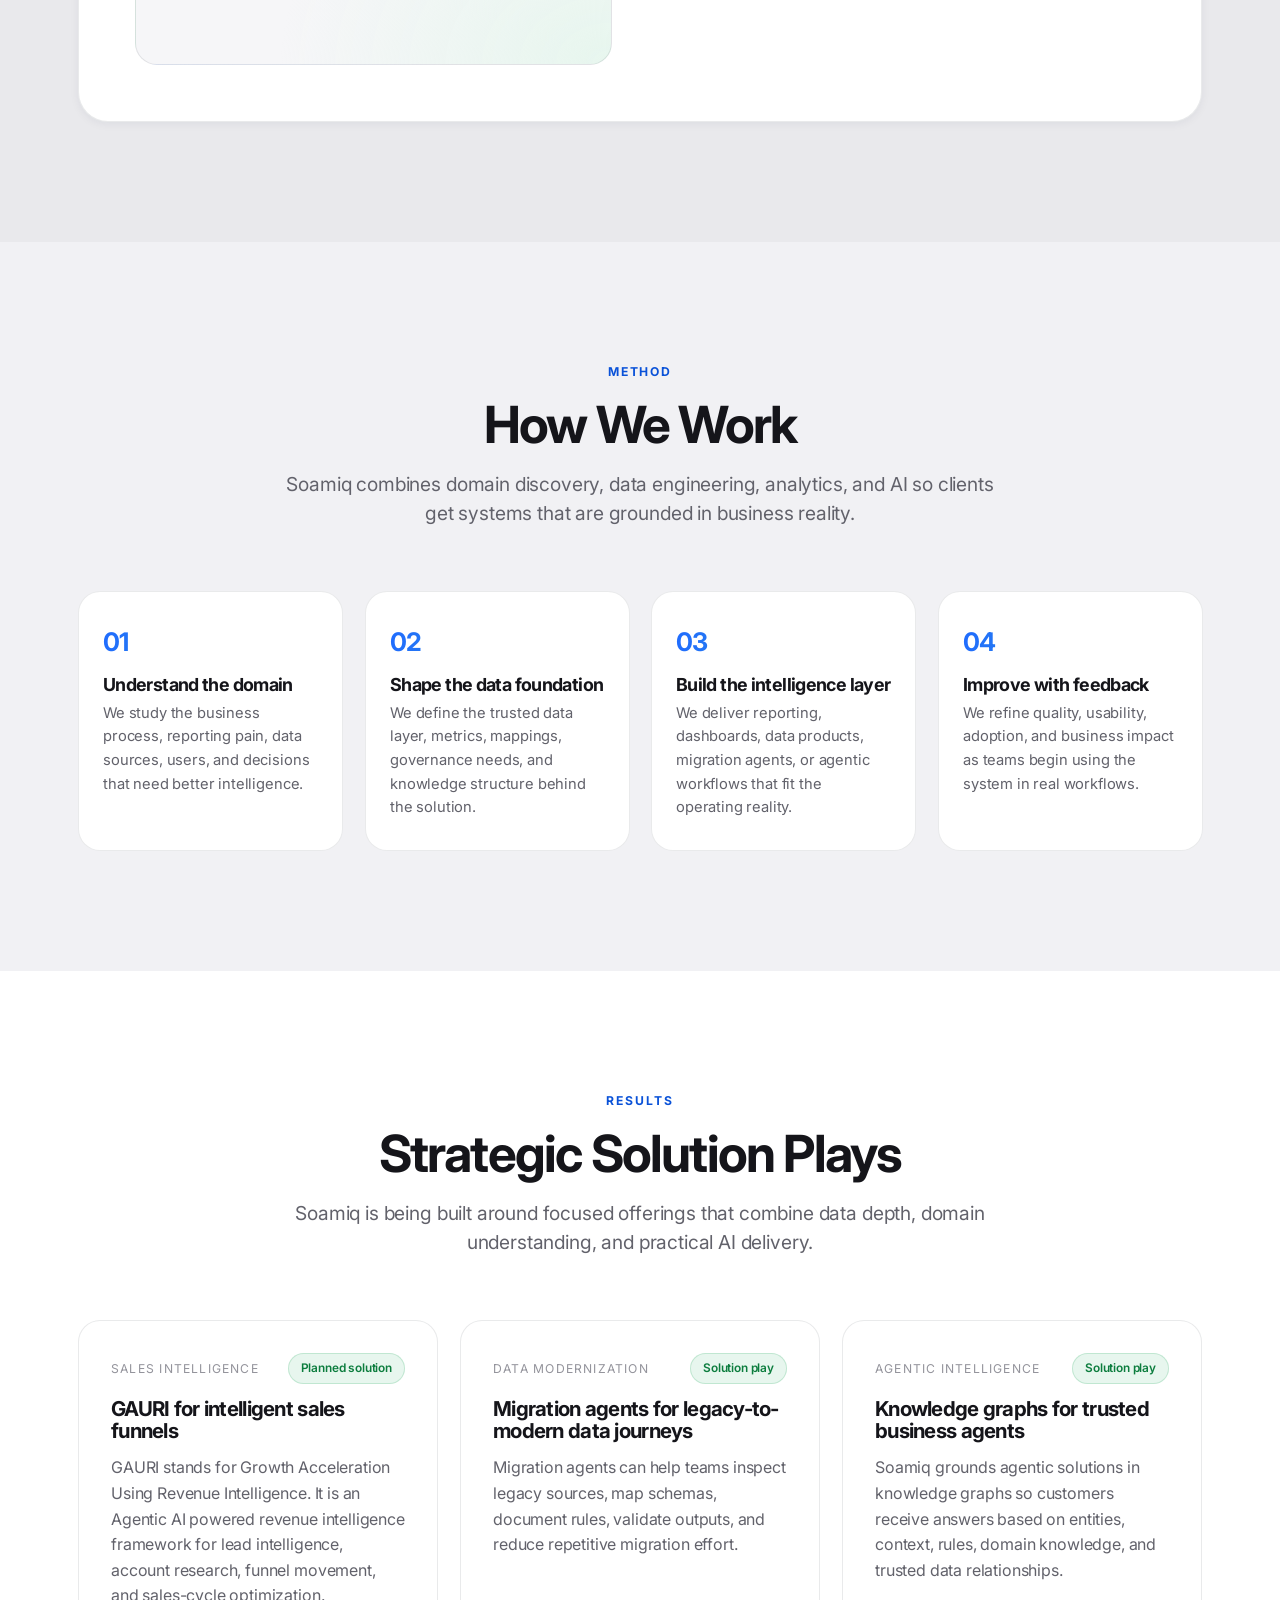
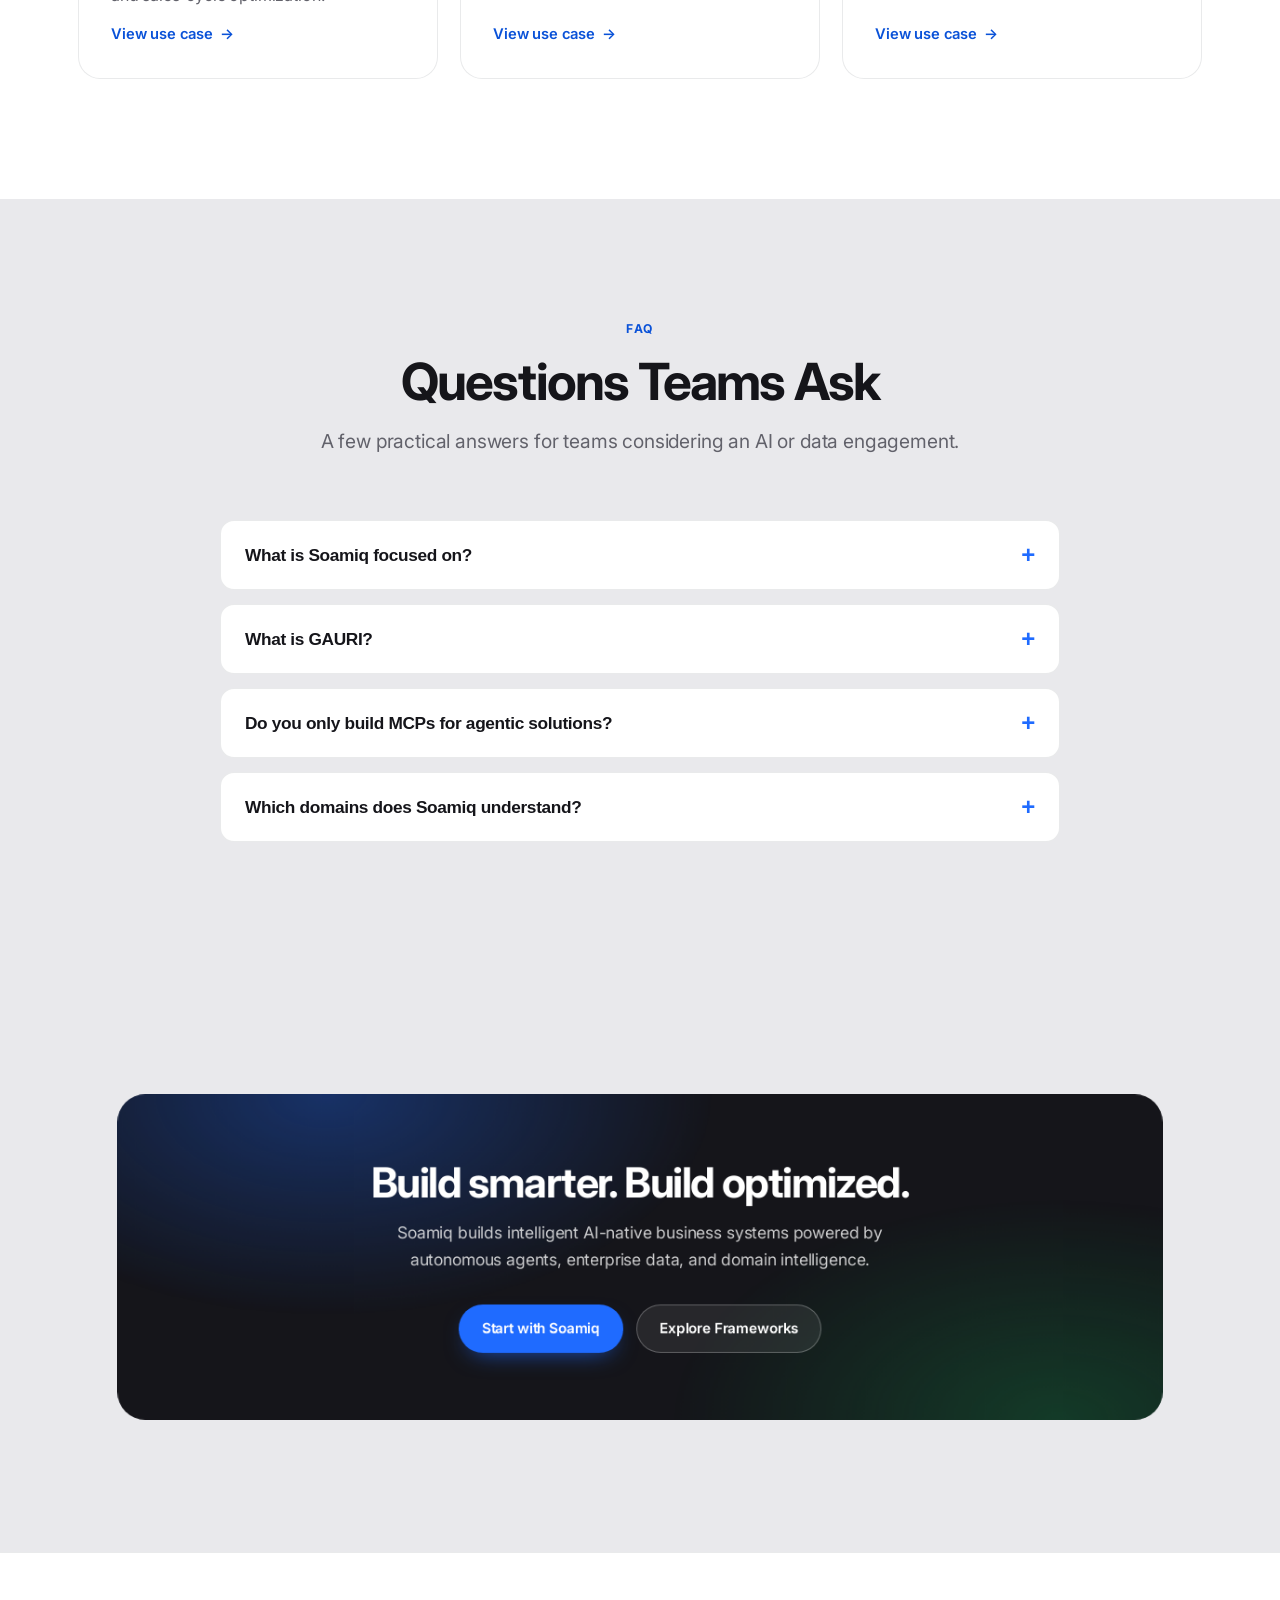
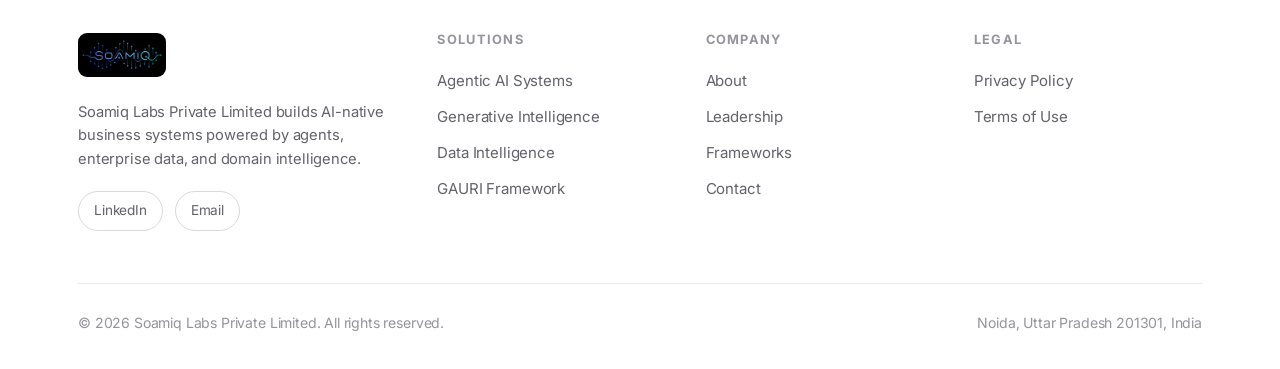
==== commit 8349c194: "feat: use official soamiq_logo.png as the site logo - Point header/footer logo <img> to /assets/img/" ====
--- a/index.html
+++ b/index.html
@@ -11,7 +11,7 @@
   <meta property="og:title" content="Soamiq — AI-native business systems" />
   <meta property="og:description" content="Trust Data. Trust AI. Build Smarter. Build Optimized." />
   <meta property="og:url" content="https://soamiq.ai/" />
-  <meta property="og:image" content="https://soamiq.ai/assets/img/logo.svg" />
+  <meta property="og:image" content="https://soamiq.ai/assets/img/soamiq_logo.png" />
   <meta name="twitter:card" content="summary_large_image" />
   <link rel="icon" type="image/svg+xml" href="/assets/img/favicon.svg" />
   <link rel="preconnect" href="https://fonts.googleapis.com" />
@@ -25,7 +25,7 @@
     "name": "Soamiq Labs Private Limited",
     "alternateName": "Soamiq",
     "url": "https://soamiq.ai",
-    "logo": "https://soamiq.ai/assets/img/logo.svg",
+    "logo": "https://soamiq.ai/assets/img/soamiq_logo.png",
     "slogan": "Trust Data. Trust AI. Build Smarter. Build Optimized.",
     "email": "hello@soamiq.ai",
     "address": { "@type": "PostalAddress", "addressLocality": "Noida", "addressRegion": "Uttar Pradesh", "postalCode": "201301", "addressCountry": "IN" },
--- a/assets/css/styles.css
+++ b/assets/css/styles.css
@@ -1,337 +1,380 @@
 /* ============================================================
-   SOAMIQ — AI-native design system
-   Dark, agentic, blue→cyan. Powers all pages.
+   SOAMIQ — light, Apple-inspired design system
+   Soft grey canvas, blue-led accents (with subtle green),
+   buttery scroll motion. No yellow.
    ============================================================ */
 
 :root {
-  --bg: #05060a;
-  --bg-2: #080a12;
-  --surface: #0d1018;
-  --surface-2: #11151f;
-  --surface-3: #161b27;
-  --border: rgba(120, 160, 255, 0.12);
-  --border-strong: rgba(120, 160, 255, 0.28);
-  --text: #eaf0fb;
-  --muted: #9aa6c4;
-  --faint: #6b7793;
-
-  --blue: #2f6bff;
-  --cyan: #25e0ff;
-  --grad: linear-gradient(100deg, #2f6bff 0%, #34a8ff 50%, #25e0ff 100%);
-  --grad-soft: linear-gradient(135deg, rgba(47,107,255,0.14), rgba(37,224,255,0.10));
-
-  --radius: 18px;
-  --radius-sm: 12px;
-  --radius-lg: 26px;
-  --shadow: 0 30px 80px -30px rgba(0, 0, 0, 0.8);
-  --glow: 0 0 40px -8px rgba(47, 107, 255, 0.55);
+  --bg: #e9e9ec;
+  --bg-2: #f1f1f4;
+  --surface: #ffffff;
+  --surface-2: #f6f6f8;
+  --ink: #15151a;
+  --text: #1d1d1f;
+  --muted: #62626b;
+  --faint: #94949c;
+
+  --border: rgba(20, 22, 34, 0.09);
+  --border-strong: rgba(20, 22, 34, 0.16);
+
+  --blue: #1f6bff;
+  --blue-ink: #0a52d8;
+  --blue-soft: #ecf2ff;
+  --green: #12a150;
+  --green-ink: #0c7d3e;
+  --green-soft: #e7f6ee;
+
+  --grad: linear-gradient(100deg, #1f6bff 0%, #2f8fdc 55%, #12a150 100%);
+
+  --radius: 22px;
+  --radius-sm: 14px;
+  --radius-lg: 30px;
+  --shadow-sm: 0 2px 10px rgba(20, 30, 60, 0.06);
+  --shadow: 0 30px 70px -34px rgba(20, 30, 60, 0.30);
+  --shadow-lift: 0 40px 90px -40px rgba(20, 30, 60, 0.40);
+
   --max: 1180px;
-  --ease: cubic-bezier(0.22, 1, 0.36, 1);
+  --ease: cubic-bezier(0.16, 1, 0.3, 1);
+  --ease-out: cubic-bezier(0.22, 1, 0.36, 1);
+  --nav-h: 64px;
 }
 
 * { box-sizing: border-box; }
-html { scroll-behavior: smooth; scroll-padding-top: 90px; }
+html { scroll-behavior: smooth; scroll-padding-top: calc(var(--nav-h) + 18px); -webkit-text-size-adjust: 100%; }
 body {
   margin: 0;
-  font-family: "Inter", system-ui, -apple-system, Segoe UI, Roboto, sans-serif;
+  font-family: "Inter", -apple-system, BlinkMacSystemFont, "Segoe UI", Roboto, sans-serif;
   background: var(--bg);
   color: var(--text);
-  line-height: 1.65;
+  line-height: 1.6;
   -webkit-font-smoothing: antialiased;
+  -moz-osx-font-smoothing: grayscale;
   overflow-x: hidden;
+  letter-spacing: -0.01em;
 }
 body::before {
-  content: ""; position: fixed; inset: 0; z-index: -2; pointer-events: none;
+  content: ""; position: fixed; inset: 0; z-index: -1; pointer-events: none;
   background:
-    radial-gradient(700px 500px at 12% -5%, rgba(47, 107, 255, 0.18), transparent 60%),
-    radial-gradient(700px 500px at 95% 8%, rgba(37, 224, 255, 0.12), transparent 60%),
-    var(--bg);
-}
-body::after {
-  content: ""; position: fixed; inset: 0; z-index: -1; pointer-events: none; opacity: 0.5;
-  background-image:
-    linear-gradient(rgba(120, 160, 255, 0.04) 1px, transparent 1px),
-    linear-gradient(90deg, rgba(120, 160, 255, 0.04) 1px, transparent 1px);
-  background-size: 60px 60px;
-  mask-image: radial-gradient(ellipse 100% 70% at 50% 0%, #000 30%, transparent 75%);
-}
-
-h1, h2, h3, h4 { font-family: "Space Grotesk", "Inter", sans-serif; margin: 0; line-height: 1.12; letter-spacing: -0.02em; }
+    radial-gradient(900px 600px at 8% -8%, rgba(31, 107, 255, 0.07), transparent 60%),
+    radial-gradient(900px 600px at 100% 0%, rgba(18, 161, 80, 0.06), transparent 55%);
+}
+
+h1, h2, h3, h4 { font-family: "Inter", sans-serif; margin: 0; line-height: 1.06; letter-spacing: -0.035em; font-weight: 700; color: var(--ink); }
 p { margin: 0; }
 a { color: inherit; text-decoration: none; }
 img, svg { display: block; max-width: 100%; }
 ul { margin: 0; }
 
-.container { width: 100%; max-width: var(--max); margin: 0 auto; padding: 0 24px; }
-.skip-link { position: absolute; left: -999px; top: 0; z-index: 300; background: var(--blue); color: #fff; padding: 10px 16px; }
+.container { width: 100%; max-width: var(--max); margin: 0 auto; padding: 0 28px; }
+.skip-link { position: absolute; left: -999px; top: 0; z-index: 400; background: var(--blue); color: #fff; padding: 10px 16px; border-radius: 0 0 8px 0; }
 .skip-link:focus { left: 0; }
+
+.progress { position: fixed; top: 0; left: 0; height: 3px; width: 0; z-index: 300; background: var(--grad); transition: width .1s linear; }
 
 /* ---------- Buttons ---------- */
 .btn {
-  --py: 14px; --px: 24px;
+  --py: 13px; --px: 24px;
   display: inline-flex; align-items: center; justify-content: center; gap: 9px;
-  padding: var(--py) var(--px); border-radius: 999px; font-weight: 600; font-size: 0.96rem;
-  border: 1px solid transparent; cursor: pointer; white-space: nowrap;
-  transition: transform .28s var(--ease), box-shadow .28s var(--ease), background .25s, border-color .25s, color .25s;
-}
-.btn--sm { --py: 10px; --px: 18px; font-size: 0.9rem; }
+  padding: var(--py) var(--px); border-radius: 980px; font-weight: 600; font-size: 0.96rem;
+  border: 1px solid transparent; cursor: pointer; white-space: nowrap; color: var(--text);
+  transition: transform .4s var(--ease), box-shadow .4s var(--ease), background .25s, border-color .25s, color .25s;
+}
+.btn--sm { --py: 9px; --px: 18px; font-size: 0.9rem; }
 .btn--block { width: 100%; }
-.btn--primary { background: var(--grad); color: #04101f; box-shadow: 0 14px 34px -12px rgba(47,107,255,0.8); }
-.btn--primary:hover { transform: translateY(-2px); box-shadow: 0 20px 46px -12px rgba(37,224,255,0.85); }
-.btn--ghost { background: rgba(255,255,255,0.03); color: var(--text); border-color: var(--border-strong); }
-.btn--ghost:hover { transform: translateY(-2px); border-color: var(--cyan); color: #fff; }
+.btn--primary { background: var(--blue); color: #fff; box-shadow: 0 10px 26px -12px rgba(31, 107, 255, 0.8); }
+.btn--primary:hover { transform: translateY(-2px); background: var(--blue-ink); box-shadow: 0 18px 38px -14px rgba(31, 107, 255, 0.85); }
+.btn--ghost { background: var(--surface); color: var(--text); border-color: var(--border-strong); }
+.btn--ghost:hover { transform: translateY(-2px); border-color: var(--ink); box-shadow: var(--shadow-sm); }
 
 /* ---------- Type helpers ---------- */
-.eyebrow { text-transform: uppercase; letter-spacing: .2em; font-size: .76rem; font-weight: 700; color: var(--cyan); margin: 0 0 16px; }
-.section { padding: 104px 0; position: relative; }
-.section--alt { background: linear-gradient(180deg, var(--bg-2), transparent 60%); }
-.section__head { max-width: 760px; margin: 0 auto 60px; text-align: center; }
-.section__title { font-size: clamp(1.8rem, 4vw, 2.7rem); font-weight: 700; }
-.lead { font-size: 1.1rem; color: #c3cce4; margin-top: 16px; }
+.eyebrow { text-transform: uppercase; letter-spacing: .16em; font-size: .76rem; font-weight: 700; color: var(--blue-ink); margin: 0 0 16px; }
+.section { padding: 120px 0; position: relative; }
+.section--alt { background: var(--bg-2); }
+.section--white { background: var(--surface); }
+.section__head { max-width: 780px; margin: 0 auto 64px; text-align: center; }
+.section__title { font-size: clamp(2rem, 4.6vw, 3.2rem); }
+.lead { font-size: 1.2rem; color: var(--muted); margin-top: 18px; line-height: 1.5; }
 .lead--center { max-width: 60ch; margin-inline: auto; }
 .muted { color: var(--muted); }
 .grad-text { background: var(--grad); -webkit-background-clip: text; background-clip: text; -webkit-text-fill-color: transparent; color: transparent; }
-.chip { display: inline-flex; align-items: center; gap: 8px; padding: 7px 14px; border-radius: 999px; font-size: .82rem; font-weight: 600; color: var(--cyan); background: var(--grad-soft); border: 1px solid var(--border-strong); }
-.chip .dot { width: 7px; height: 7px; border-radius: 50%; background: var(--cyan); box-shadow: 0 0 10px var(--cyan); animation: pulse 2s infinite; }
-@keyframes pulse { 0%,100% { opacity: 1; } 50% { opacity: .3; } }
-
-/* ---------- Brand / logo ---------- */
-.brand { display: inline-flex; align-items: center; gap: 12px; }
-.brand__wave { display: inline-flex; align-items: flex-end; gap: 3px; height: 26px; }
-.brand__wave span { width: 2.5px; border-radius: 2px; background: var(--grad); }
-.brand__word { font-family: "Jura", "Space Grotesk", sans-serif; font-weight: 600; font-size: 1.42rem; letter-spacing: .14em; }
-.brand__word .grad-text { font-weight: 700; }
-.brand__tld { color: var(--cyan); font-weight: 600; }
-
-/* ---------- Nav ---------- */
-.nav { position: fixed; inset: 0 0 auto 0; z-index: 100; transition: background .3s, border-color .3s, backdrop-filter .3s; border-bottom: 1px solid transparent; }
-.nav.is-scrolled { background: rgba(5,6,10,0.78); backdrop-filter: blur(14px); border-bottom-color: var(--border); }
-.nav__inner { display: flex; align-items: center; justify-content: space-between; height: 78px; gap: 20px; }
+.chip { display: inline-flex; align-items: center; gap: 9px; padding: 8px 16px; border-radius: 980px; font-size: .82rem; font-weight: 600; color: var(--blue-ink); background: var(--blue-soft); border: 1px solid rgba(31, 107, 255, 0.18); }
+.chip .dot { width: 7px; height: 7px; border-radius: 50%; background: var(--green); box-shadow: 0 0 0 4px var(--green-soft); animation: pulse 2.4s infinite; }
+@keyframes pulse { 0%,100% { opacity: 1; } 50% { opacity: .35; } }
+
+/* ---------- Brand / logo (image) ---------- */
+.brand { display: inline-flex; align-items: center; }
+.brand__img { height: 40px; width: auto; display: block; object-fit: contain; border-radius: 9px; }
+.footer .brand__img { height: 44px; }
+
+/* ---------- Nav (sticky, translucent) ---------- */
+.nav { position: sticky; top: 0; z-index: 200; transition: background .4s var(--ease), box-shadow .4s, border-color .4s; border-bottom: 1px solid transparent; backdrop-filter: saturate(180%) blur(16px); -webkit-backdrop-filter: saturate(180%) blur(16px); background: rgba(244, 244, 247, 0.72); }
+.nav.is-scrolled { background: rgba(255, 255, 255, 0.82); border-bottom-color: var(--border); box-shadow: var(--shadow-sm); }
+.nav__inner { display: flex; align-items: center; justify-content: space-between; height: var(--nav-h); gap: 20px; }
 .nav__links { display: flex; align-items: center; gap: 30px; }
-.nav__links a { font-size: .95rem; color: #c3cce4; transition: color .2s; position: relative; }
-.nav__links a:hover, .nav__links a.is-active { color: #fff; }
+.nav__links a { font-size: .94rem; color: var(--muted); transition: color .2s; position: relative; }
+.nav__links a:hover, .nav__links a.is-active { color: var(--ink); }
 .nav__links a.is-active::after { content: ""; position: absolute; left: 0; right: 0; bottom: -7px; height: 2px; border-radius: 2px; background: var(--grad); }
 .nav__actions { display: flex; align-items: center; gap: 14px; }
 .nav__toggle { display: none; flex-direction: column; gap: 5px; background: none; border: 0; cursor: pointer; padding: 8px; }
-.nav__toggle span { width: 24px; height: 2px; background: var(--text); border-radius: 2px; transition: transform .3s, opacity .3s; }
+.nav__toggle span { width: 24px; height: 2px; background: var(--ink); border-radius: 2px; transition: transform .3s, opacity .3s; }
 .nav__toggle[aria-expanded="true"] span:nth-child(1) { transform: translateY(7px) rotate(45deg); }
 .nav__toggle[aria-expanded="true"] span:nth-child(2) { opacity: 0; }
 .nav__toggle[aria-expanded="true"] span:nth-child(3) { transform: translateY(-7px) rotate(-45deg); }
-.nav__mobile { display: none; flex-direction: column; padding: 10px 24px 22px; background: rgba(5,6,10,0.98); border-bottom: 1px solid var(--border); }
-.nav__mobile a { padding: 13px 6px; color: #c3cce4; border-bottom: 1px solid rgba(255,255,255,0.05); }
+.nav__mobile { display: none; flex-direction: column; padding: 10px 28px 22px; background: rgba(255,255,255,0.96); backdrop-filter: blur(16px); border-bottom: 1px solid var(--border); }
+.nav__mobile a { padding: 13px 6px; color: var(--muted); border-bottom: 1px solid var(--border); }
 .nav__mobile a:last-of-type { border-bottom: 0; }
 .nav__mobile .btn { margin-top: 14px; }
 .nav__mobile.is-open { display: flex; }
 
 /* ---------- Hero ---------- */
-.hero { position: relative; padding: 170px 0 90px; overflow: hidden; }
-.hero__orb { position: absolute; border-radius: 50%; filter: blur(70px); pointer-events: none; opacity: .55; }
-.hero__orb--1 { width: 520px; height: 520px; top: -160px; left: -120px; background: radial-gradient(circle, rgba(47,107,255,.5), transparent 65%); }
-.hero__orb--2 { width: 460px; height: 460px; top: 40px; right: -120px; background: radial-gradient(circle, rgba(37,224,255,.4), transparent 65%); }
-.hero__inner { position: relative; display: grid; grid-template-columns: 1.1fr 0.9fr; gap: 56px; align-items: center; }
-.hero__title { font-size: clamp(2.4rem, 5.4vw, 4rem); font-weight: 700; }
-.hero__type { min-height: 1.3em; display: block; margin-top: 6px; }
-.hero__caret { display: inline-block; width: 3px; height: 1em; background: var(--cyan); margin-left: 4px; vertical-align: -0.15em; animation: blink 1s steps(1) infinite; }
+.hero { position: relative; padding: 100px 0 90px; overflow: hidden; }
+.hero__orb { position: absolute; border-radius: 50%; filter: blur(60px); pointer-events: none; opacity: .5; }
+.hero__orb--1 { width: 480px; height: 480px; top: -140px; left: -120px; background: radial-gradient(circle, rgba(31,107,255,.40), transparent 65%); }
+.hero__orb--2 { width: 420px; height: 420px; top: 60px; right: -120px; background: radial-gradient(circle, rgba(18,161,80,.34), transparent 65%); }
+/* align-items:start keeps the right-hand panel anchored so it never
+   moves while the typewriter line on the left changes length */
+.hero__inner { position: relative; display: grid; grid-template-columns: 1.08fr 0.92fr; gap: 56px; align-items: start; }
+.hero__title { font-size: clamp(2.6rem, 6vw, 4.6rem); font-weight: 700; letter-spacing: -0.04em; }
+.hero__type { display: block; margin-top: 10px; min-height: 1.15em; color: var(--blue); font-weight: 800; }
+.hero__caret { display: inline-block; width: 3px; height: 0.9em; background: var(--blue); margin-left: 5px; vertical-align: -0.1em; animation: blink 1s steps(1) infinite; }
 @keyframes blink { 50% { opacity: 0; } }
-.hero__desc { color: #c3cce4; font-size: 1.12rem; max-width: 56ch; margin-top: 22px; }
-.hero__cta { display: flex; gap: 14px; margin-top: 32px; flex-wrap: wrap; }
-.hero__proof { display: flex; gap: 38px; margin-top: 46px; flex-wrap: wrap; }
-.hero__proof dt { font-family: "Space Grotesk"; font-size: 1.9rem; font-weight: 700; }
+.hero__desc { color: var(--muted); font-size: 1.2rem; max-width: 54ch; margin-top: 24px; line-height: 1.55; }
+.hero__cta { display: flex; gap: 14px; margin-top: 34px; flex-wrap: wrap; }
+.hero__proof { display: flex; gap: 40px; margin-top: 52px; flex-wrap: wrap; }
+.hero__proof dt { font-size: 2rem; font-weight: 700; letter-spacing: -0.03em; }
 .hero__proof dd { margin: 2px 0 0; color: var(--muted); font-size: .85rem; max-width: 18ch; }
 
-/* hero panel */
-.panel { position: relative; background: linear-gradient(180deg, var(--surface-2), var(--surface)); border: 1px solid var(--border-strong); border-radius: var(--radius-lg); padding: 26px; box-shadow: var(--shadow); }
+/* hero panel (static) */
+.panel { position: relative; background: var(--surface); border: 1px solid var(--border); border-radius: var(--radius-lg); padding: 28px; box-shadow: var(--shadow); }
 .panel__top { display: flex; align-items: center; justify-content: space-between; margin-bottom: 22px; }
-.panel__eyebrow { font-size: .72rem; letter-spacing: .18em; text-transform: uppercase; color: var(--faint); }
-.panel__status { display: inline-flex; align-items: center; gap: 7px; font-size: .8rem; color: var(--cyan); }
-.panel__status .dot { width: 8px; height: 8px; border-radius: 50%; background: var(--cyan); box-shadow: 0 0 10px var(--cyan); animation: pulse 2s infinite; }
-.panel__title { font-size: 1.15rem; margin-bottom: 18px; }
+.panel__eyebrow { font-size: .72rem; letter-spacing: .16em; text-transform: uppercase; color: var(--faint); }
+.panel__status { display: inline-flex; align-items: center; gap: 7px; font-size: .8rem; color: var(--green-ink); font-weight: 600; }
+.panel__status .dot { width: 8px; height: 8px; border-radius: 50%; background: var(--green); box-shadow: 0 0 0 4px var(--green-soft); animation: pulse 2.4s infinite; }
+.panel__title { font-size: 1.2rem; margin-bottom: 18px; }
 .panel__layers { display: grid; gap: 12px; }
-.layer { display: flex; align-items: center; gap: 14px; padding: 14px 16px; border-radius: var(--radius-sm); background: var(--surface-3); border: 1px solid var(--border); position: relative; overflow: hidden; }
+.layer { display: flex; align-items: center; gap: 14px; padding: 15px 16px; border-radius: var(--radius-sm); background: var(--surface-2); border: 1px solid var(--border); position: relative; overflow: hidden; }
 .layer::before { content: ""; position: absolute; left: 0; top: 0; bottom: 0; width: 3px; background: var(--grad); }
-.layer__idx { font-family: "Space Grotesk"; font-size: .8rem; color: var(--cyan); width: 22px; }
-.layer__name { font-weight: 600; font-size: .96rem; }
-.panel__note { margin-top: 16px; font-size: .85rem; color: var(--faint); display: flex; align-items: center; gap: 8px; }
-
-/* ---------- Marquee / capabilities strip ---------- */
-.strip { border-block: 1px solid var(--border); background: var(--bg-2); overflow: hidden; }
-.strip__track { display: flex; gap: 50px; padding: 20px 0; white-space: nowrap; animation: marquee 28s linear infinite; }
-.strip__track span { color: var(--muted); font-weight: 600; font-size: .98rem; letter-spacing: .03em; display: inline-flex; align-items: center; gap: 50px; }
-.strip__track span::after { content: "◆"; color: var(--blue); font-size: .6rem; }
+.layer__idx { font-size: .8rem; color: var(--blue-ink); font-weight: 700; width: 22px; }
+.layer__name { font-weight: 600; font-size: .96rem; color: var(--ink); }
+.panel__note { margin-top: 16px; font-size: .85rem; color: var(--faint); }
+
+/* ---------- Marquee strip ---------- */
+.strip { border-block: 1px solid var(--border); background: var(--surface); overflow: hidden; }
+.strip__track { display: flex; gap: 50px; padding: 22px 0; white-space: nowrap; width: max-content; animation: marquee 32s linear infinite; }
+.strip__track span { color: var(--muted); font-weight: 600; font-size: .98rem; display: inline-flex; align-items: center; gap: 50px; }
+.strip__track span::after { content: ""; width: 6px; height: 6px; border-radius: 50%; background: var(--green); }
 @keyframes marquee { to { transform: translateX(-50%); } }
 
-/* ---------- Generic grids / cards ---------- */
-.grid-2 { display: grid; grid-template-columns: 1fr 1fr; gap: 56px; align-items: center; }
+/* ---------- Cards ---------- */
 .cards { display: grid; grid-template-columns: repeat(3, 1fr); gap: 22px; }
 .cards--2 { grid-template-columns: repeat(2, 1fr); }
-
-.card { position: relative; padding: 30px 26px; border-radius: var(--radius); background: var(--surface); border: 1px solid var(--border); transition: transform .3s var(--ease), border-color .3s, background .3s; overflow: hidden; }
-.card:hover { transform: translateY(-6px); border-color: var(--border-strong); background: var(--surface-2); }
-.card__tag { display: inline-grid; place-items: center; min-width: 44px; height: 44px; padding: 0 10px; border-radius: 12px; font-family: "Space Grotesk"; font-weight: 700; font-size: .95rem; color: var(--cyan); background: var(--grad-soft); border: 1px solid var(--border-strong); margin-bottom: 18px; }
-.card h3 { font-size: 1.22rem; margin-bottom: 9px; }
-.card p { color: var(--muted); font-size: .97rem; }
-.card__list { list-style: none; padding: 0; margin: 16px 0 0; display: grid; gap: 8px; }
-.card__list li { position: relative; padding-left: 22px; font-size: .9rem; color: #c3cce4; }
-.card__list li::before { content: "→"; position: absolute; left: 0; color: var(--cyan); }
-
-/* premium flow */
-.flow { display: grid; gap: 18px; }
-.flow__item { display: grid; grid-template-columns: 220px 1fr; gap: 30px; align-items: start; padding: 28px; border-radius: var(--radius); background: var(--surface); border: 1px solid var(--border); transition: border-color .3s, transform .3s var(--ease); }
-.flow__item:hover { border-color: var(--border-strong); transform: translateX(4px); }
-.flow__label { font-family: "Space Grotesk"; font-weight: 700; font-size: 1.05rem; color: var(--cyan); }
-.flow__body h3 { font-size: 1.3rem; margin-bottom: 8px; }
-.flow__body p { color: var(--muted); }
-
-/* checklist */
-.checklist { list-style: none; padding: 0; margin: 22px 0 0; display: grid; gap: 12px; }
-.checklist li { position: relative; padding-left: 32px; color: #c3cce4; }
-.checklist li::before { content: "✓"; position: absolute; left: 0; top: 1px; width: 22px; height: 22px; border-radius: 7px; background: var(--grad-soft); color: var(--cyan); font-size: .82rem; display: grid; place-items: center; border: 1px solid var(--border-strong); }
-
-/* stats */
-.stats { display: grid; grid-template-columns: repeat(4, 1fr); gap: 18px; }
-.stat { text-align: center; padding: 28px 18px; border-radius: var(--radius); background: var(--surface); border: 1px solid var(--border); }
-.stat__value { font-family: "Space Grotesk"; font-size: 2.1rem; font-weight: 700; }
-.stat__label { color: var(--muted); font-size: .88rem; margin-top: 4px; }
-
-/* timeline / process */
+.card { position: relative; padding: 32px 28px; border-radius: var(--radius); background: var(--surface); border: 1px solid var(--border); transition: transform .45s var(--ease), box-shadow .45s var(--ease), border-color .3s; overflow: hidden; }
+.card:hover { transform: translateY(-7px); box-shadow: var(--shadow-lift); border-color: var(--border-strong); }
+.card__tag { display: inline-grid; place-items: center; min-width: 46px; height: 46px; padding: 0 12px; border-radius: 13px; font-weight: 700; font-size: .95rem; color: var(--blue-ink); background: var(--blue-soft); border: 1px solid rgba(31,107,255,0.16); margin-bottom: 20px; }
+.card h3 { font-size: 1.3rem; margin-bottom: 10px; }
+.card p { color: var(--muted); font-size: .98rem; }
+.card__list { list-style: none; padding: 0; margin: 18px 0 0; display: grid; gap: 9px; }
+.card__list li { position: relative; padding-left: 24px; font-size: .92rem; color: var(--text); }
+.card__list li::before { content: ""; position: absolute; left: 2px; top: .55em; width: 7px; height: 7px; border-radius: 50%; background: var(--green); }
+
+/* ---------- Scrollytelling pillars ---------- */
+.scrolly { display: grid; grid-template-columns: 0.82fr 1.18fr; gap: 64px; align-items: start; }
+.scrolly__aside { position: sticky; top: calc(var(--nav-h) + 48px); }
+.scrolly__items { display: grid; gap: 26px; }
+.flow__item { display: grid; grid-template-columns: auto 1fr; gap: 26px; align-items: start; padding: 34px; border-radius: var(--radius); background: var(--surface); border: 1px solid var(--border); transition: transform .45s var(--ease), box-shadow .45s var(--ease); }
+.flow__item:hover { transform: translateY(-4px); box-shadow: var(--shadow-lift); }
+.flow__num { font-size: 1.1rem; font-weight: 700; color: #fff; width: 40px; height: 40px; border-radius: 12px; display: grid; place-items: center; background: var(--grad); }
+.flow__label { font-size: .8rem; font-weight: 700; letter-spacing: .1em; text-transform: uppercase; color: var(--blue-ink); margin-bottom: 8px; }
+.flow__body h3 { font-size: 1.45rem; margin-bottom: 10px; letter-spacing: -0.03em; }
+.flow__body p { color: var(--muted); font-size: 1.02rem; }
+
+/* ---------- Storytelling (domains / frameworks) ---------- */
+.stories { display: grid; gap: 32px; }
+.story { display: grid; grid-template-columns: 1fr 1fr; gap: 56px; align-items: center; padding: 56px; border-radius: var(--radius-lg); background: var(--surface); border: 1px solid var(--border); box-shadow: var(--shadow-sm); overflow: hidden; }
+.story:nth-child(even) .story__visual { order: -1; }
+.story__index { font-size: .82rem; font-weight: 700; letter-spacing: .14em; color: var(--faint); margin-bottom: 14px; }
+.story h3 { font-size: clamp(1.6rem, 3vw, 2.3rem); letter-spacing: -0.035em; }
+.story p { color: var(--muted); font-size: 1.1rem; margin-top: 16px; line-height: 1.55; }
+.story__tags { display: flex; flex-wrap: wrap; gap: 8px; margin-top: 22px; }
+.story__tags span { font-size: .8rem; font-weight: 600; color: var(--blue-ink); background: var(--blue-soft); border: 1px solid rgba(31,107,255,0.18); padding: 6px 12px; border-radius: 980px; }
+.story__visual { position: relative; aspect-ratio: 4 / 3; border-radius: var(--radius); overflow: hidden; display: grid; place-items: center;
+  background: radial-gradient(120% 120% at 0% 0%, var(--blue-soft), transparent 58%),
+    radial-gradient(120% 120% at 100% 100%, var(--green-soft), transparent 58%), var(--surface-2);
+  border: 1px solid var(--border); }
+.story__illu { position: relative; width: 70%; max-width: 320px; z-index: 1; }
+.story__illu svg { width: 100%; height: auto; display: block; overflow: visible; }
+.story__rings { position: absolute; inset: 0; pointer-events: none; }
+.story__rings span { position: absolute; top: 50%; left: 50%; border-radius: 50%; border: 1px solid rgba(31,107,255,0.14); transform: translate(-50%, -50%); animation: ripple 5.5s ease-out infinite; }
+.story__rings span:nth-child(2) { animation-delay: 1.8s; border-color: rgba(18,161,80,0.14); }
+.story__rings span:nth-child(3) { animation-delay: 3.6s; }
+@keyframes ripple { 0% { width: 70px; height: 70px; opacity: .7; } 100% { width: 440px; height: 440px; opacity: 0; } }
+
+/* illustration motion */
+.illu-float { animation: illoFloat 4.6s ease-in-out infinite; transform-box: fill-box; transform-origin: center; }
+.illu-swing { animation: illoSwing 4s ease-in-out infinite; transform-box: fill-box; transform-origin: top center; }
+.illu-pulse { animation: illoPulse 2.2s ease-in-out infinite; }
+.illu-draw { stroke-dasharray: 240; stroke-dashoffset: 240; animation: illoDraw 4.4s var(--ease) infinite; }
+.illu-drop { transform-box: fill-box; animation: illoDrop 2.6s ease-in infinite; }
+@keyframes illoFloat { 0%,100% { transform: translateY(0); } 50% { transform: translateY(-7px); } }
+@keyframes illoSwing { 0%,100% { transform: rotate(-3deg); } 50% { transform: rotate(3deg); } }
+@keyframes illoPulse { 0%,100% { opacity: .35; } 50% { opacity: 1; } }
+@keyframes illoDraw { 0% { stroke-dashoffset: 240; } 45% { stroke-dashoffset: 0; } 100% { stroke-dashoffset: 0; } }
+@keyframes illoDrop { 0% { transform: translateY(0); opacity: 0; } 20% { opacity: 1; } 100% { transform: translateY(30px); opacity: 0; } }
+
+/* ---------- Process timeline ---------- */
 .timeline { display: grid; grid-template-columns: repeat(4, 1fr); gap: 22px; list-style: none; padding: 0; margin: 0; }
-.timeline li { position: relative; padding: 26px 22px; border-radius: var(--radius); background: var(--surface); border: 1px solid var(--border); }
-.timeline__num { font-family: "Space Grotesk"; font-weight: 700; font-size: 1.5rem; color: transparent; background: var(--grad); -webkit-background-clip: text; background-clip: text; }
-.timeline h3 { font-size: 1.12rem; margin: 10px 0 8px; }
+.timeline li { position: relative; padding: 30px 24px; border-radius: var(--radius); background: var(--surface); border: 1px solid var(--border); transition: transform .45s var(--ease), box-shadow .45s; }
+.timeline li:hover { transform: translateY(-5px); box-shadow: var(--shadow-lift); }
+.timeline__num { font-size: 1.6rem; font-weight: 700; letter-spacing: -0.03em; }
+.timeline h3 { font-size: 1.12rem; margin: 12px 0 8px; }
 .timeline p { color: var(--muted); font-size: .92rem; }
 
-/* products / case studies */
+/* ---------- Plays / case studies ---------- */
 .plays { display: grid; grid-template-columns: repeat(3, 1fr); gap: 22px; }
-.play { display: flex; flex-direction: column; gap: 12px; padding: 28px; border-radius: var(--radius); background: linear-gradient(180deg, var(--surface), var(--bg-2)); border: 1px solid var(--border); transition: transform .3s var(--ease), border-color .3s; }
-.play:hover { transform: translateY(-6px); border-color: var(--border-strong); }
+.play { display: flex; flex-direction: column; gap: 14px; padding: 32px; border-radius: var(--radius); background: var(--surface); border: 1px solid var(--border); transition: transform .45s var(--ease), box-shadow .45s var(--ease); }
+.play:hover { transform: translateY(-7px); box-shadow: var(--shadow-lift); }
 .play__meta { display: flex; align-items: center; justify-content: space-between; gap: 12px; }
-.play__client { font-size: .78rem; letter-spacing: .12em; text-transform: uppercase; color: var(--faint); }
-.play__result { font-size: .74rem; padding: 4px 11px; border-radius: 999px; color: var(--cyan); background: var(--grad-soft); border: 1px solid var(--border-strong); }
-.play h3 { font-size: 1.22rem; }
+.play__client { font-size: .76rem; letter-spacing: .1em; text-transform: uppercase; color: var(--faint); }
+.play__result { font-size: .74rem; padding: 5px 12px; border-radius: 980px; color: var(--green-ink); background: var(--green-soft); border: 1px solid rgba(18,161,80,0.18); font-weight: 600; }
+.play h3 { font-size: 1.28rem; }
 .play p { color: var(--muted); flex: 1; }
-.link-arrow { color: var(--cyan); font-weight: 600; font-size: .92rem; display: inline-flex; gap: 7px; align-items: center; }
-.link-arrow span { transition: transform .25s var(--ease); }
-.link-arrow:hover span { transform: translateX(5px); }
-
-/* team */
+.link-arrow { color: var(--blue-ink); font-weight: 600; font-size: .92rem; display: inline-flex; gap: 7px; align-items: center; }
+.link-arrow span { transition: transform .3s var(--ease); }
+.link-arrow:hover span { transform: translateX(6px); }
+
+/* ---------- Team ---------- */
 .team { display: grid; grid-template-columns: repeat(4, 1fr); gap: 22px; }
-.member { text-align: center; padding: 32px 22px; border-radius: var(--radius); background: var(--surface); border: 1px solid var(--border); transition: transform .3s var(--ease), border-color .3s; }
-.member:hover { transform: translateY(-6px); border-color: var(--border-strong); }
-.member__avatar { width: 76px; height: 76px; border-radius: 50%; margin: 0 auto 16px; display: grid; place-items: center; font-family: "Space Grotesk"; font-weight: 700; font-size: 1.4rem; color: #04101f; background: var(--grad); box-shadow: var(--glow); }
+.member { text-align: center; padding: 34px 24px; border-radius: var(--radius); background: var(--surface); border: 1px solid var(--border); transition: transform .45s var(--ease), box-shadow .45s; }
+.member:hover { transform: translateY(-7px); box-shadow: var(--shadow-lift); }
+.member__avatar { width: 78px; height: 78px; border-radius: 50%; margin: 0 auto 18px; display: grid; place-items: center; font-weight: 700; font-size: 1.4rem; color: #fff; background: var(--grad); }
 .member h3 { font-size: 1.12rem; }
-.member__role { color: var(--cyan); font-size: .85rem; font-weight: 600; margin-top: 4px; }
-.member__bio { color: var(--muted); font-size: .9rem; margin-top: 10px; }
-
-/* industries */
-.industries { display: grid; grid-template-columns: repeat(3, 1fr); gap: 20px; }
-.industry { padding: 26px; border-radius: var(--radius); background: var(--surface); border: 1px solid var(--border); transition: border-color .3s, transform .3s var(--ease); }
-.industry:hover { border-color: var(--border-strong); transform: translateY(-4px); }
-.industry h3 { font-size: 1.1rem; margin-bottom: 8px; }
-.industry p { color: var(--muted); font-size: .92rem; }
-
-/* FAQ */
-.faq { max-width: 820px; margin: 0 auto; display: grid; gap: 14px; }
-.faq__item { border: 1px solid var(--border); border-radius: var(--radius-sm); background: var(--surface); overflow: hidden; }
-.faq__q { width: 100%; text-align: left; background: none; border: 0; color: var(--text); padding: 20px 22px; font-size: 1.04rem; font-weight: 600; font-family: "Space Grotesk"; cursor: pointer; display: flex; justify-content: space-between; gap: 16px; align-items: center; }
-.faq__q .ic { color: var(--cyan); transition: transform .3s var(--ease); font-size: 1.4rem; line-height: 1; }
+.member__role { color: var(--blue-ink); font-size: .85rem; font-weight: 600; margin-top: 5px; }
+.member__bio { color: var(--muted); font-size: .9rem; margin-top: 12px; }
+
+/* ---------- FAQ ---------- */
+.faq { max-width: 840px; margin: 0 auto; display: grid; gap: 14px; }
+.faq__item { border: 1px solid var(--border); border-radius: var(--radius-sm); background: var(--surface); overflow: hidden; transition: box-shadow .3s; }
+.faq__item.is-open { box-shadow: var(--shadow-sm); }
+.faq__q { width: 100%; text-align: left; background: none; border: 0; color: var(--ink); padding: 22px 24px; font-size: 1.08rem; font-weight: 600; cursor: pointer; display: flex; justify-content: space-between; gap: 16px; align-items: center; letter-spacing: -0.02em; }
+.faq__q .ic { color: var(--blue); transition: transform .35s var(--ease); font-size: 1.5rem; line-height: 1; }
 .faq__item.is-open .faq__q .ic { transform: rotate(45deg); }
-.faq__a { max-height: 0; overflow: hidden; transition: max-height .35s var(--ease); }
-.faq__a p { padding: 0 22px 20px; color: var(--muted); }
-
-/* gauri stages */
-.stages { display: grid; grid-template-columns: repeat(4, 1fr); gap: 18px; counter-reset: stage; }
-.stage { padding: 26px 22px; border-radius: var(--radius); background: var(--surface); border: 1px solid var(--border); position: relative; }
-.stage::before { counter-increment: stage; content: "0" counter(stage); font-family: "Space Grotesk"; font-weight: 700; font-size: 1.4rem; color: transparent; background: var(--grad); -webkit-background-clip: text; background-clip: text; }
-.stage h3 { margin: 8px 0 8px; font-size: 1.15rem; }
+.faq__a { max-height: 0; overflow: hidden; transition: max-height .4s var(--ease); }
+.faq__a p { padding: 0 24px 22px; color: var(--muted); }
+
+/* ---------- GAURI stages ---------- */
+.stages { display: grid; grid-template-columns: repeat(4, 1fr); gap: 20px; counter-reset: stage; }
+.stage { padding: 30px 24px; border-radius: var(--radius); background: var(--surface); border: 1px solid var(--border); position: relative; transition: transform .45s var(--ease), box-shadow .45s; }
+.stage:hover { transform: translateY(-5px); box-shadow: var(--shadow-lift); }
+.stage::before { counter-increment: stage; content: "0" counter(stage); font-size: 1.5rem; font-weight: 700; letter-spacing: -0.03em; color: transparent; background: var(--grad); -webkit-background-clip: text; background-clip: text; }
+.stage h3 { margin: 10px 0 8px; font-size: 1.18rem; }
 .stage p { color: var(--muted); font-size: .92rem; }
 .pills { display: flex; flex-wrap: wrap; gap: 12px; justify-content: center; }
-.pill { padding: 12px 20px; border-radius: 999px; background: var(--surface); border: 1px solid var(--border-strong); color: #c3cce4; font-weight: 500; }
-
-/* CTA band */
-.cta-band { position: relative; overflow: hidden; border-radius: var(--radius-lg); padding: 56px 48px; text-align: center; background: linear-gradient(120deg, rgba(47,107,255,0.18), rgba(37,224,255,0.12)); border: 1px solid var(--border-strong); }
-.cta-band h2 { font-size: clamp(1.7rem, 3.6vw, 2.4rem); }
-.cta-band p { color: #c3cce4; margin: 14px auto 26px; max-width: 56ch; }
+.pill { padding: 13px 22px; border-radius: 980px; background: var(--surface); border: 1px solid var(--border-strong); color: var(--text); font-weight: 500; transition: transform .35s var(--ease), box-shadow .35s; }
+.pill:hover { transform: translateY(-3px); box-shadow: var(--shadow-sm); }
+
+/* ---------- Stats ---------- */
+.stats { display: grid; grid-template-columns: repeat(4, 1fr); gap: 18px; }
+.stat { text-align: center; padding: 32px 18px; border-radius: var(--radius); background: var(--surface); border: 1px solid var(--border); }
+.stat__value { font-size: 2.3rem; font-weight: 700; letter-spacing: -0.03em; }
+.stat__label { color: var(--muted); font-size: .88rem; margin-top: 6px; }
+
+/* ---------- CTA band ---------- */
+.cta-band { position: relative; overflow: hidden; border-radius: var(--radius-lg); padding: 72px 48px; text-align: center; background: var(--ink); color: #fff; }
+.cta-band::before { content: ""; position: absolute; inset: 0; background: radial-gradient(700px 400px at 20% 0%, rgba(31,107,255,0.4), transparent 60%), radial-gradient(700px 400px at 90% 100%, rgba(18,161,80,0.32), transparent 60%); opacity: .85; }
+.cta-band > * { position: relative; }
+.cta-band h2 { font-size: clamp(1.9rem, 4vw, 2.8rem); color: #fff; }
+.cta-band p { color: rgba(255,255,255,0.78); margin: 16px auto 30px; max-width: 56ch; font-size: 1.1rem; }
 .cta-band .hero__cta { justify-content: center; }
-
-/* page hero (inner pages) */
-.page-hero { padding: 150px 0 60px; position: relative; text-align: center; }
-.page-hero h1 { font-size: clamp(2.1rem, 5vw, 3.2rem); font-weight: 700; }
-.page-hero p { color: #c3cce4; max-width: 62ch; margin: 18px auto 0; font-size: 1.1rem; }
-
-/* contact */
+.cta-band .btn--ghost { background: rgba(255,255,255,0.08); color: #fff; border-color: rgba(255,255,255,0.28); }
+.cta-band .btn--ghost:hover { border-color: #fff; background: rgba(255,255,255,0.16); }
+
+/* ---------- Page hero (inner) ---------- */
+.page-hero { padding: 90px 0 50px; position: relative; text-align: center; }
+.page-hero h1 { font-size: clamp(2.4rem, 5.6vw, 4rem); letter-spacing: -0.04em; }
+.page-hero p { color: var(--muted); max-width: 62ch; margin: 22px auto 0; font-size: 1.2rem; line-height: 1.5; }
+
+/* ---------- Contact ---------- */
 .contact-grid { display: grid; grid-template-columns: 0.9fr 1.1fr; gap: 40px; align-items: start; }
-.contact-info { padding: 36px; border-radius: var(--radius); background: var(--surface); border: 1px solid var(--border); }
-.contact-info h2 { font-size: 1.4rem; }
-.contact-info .row { display: flex; gap: 16px; align-items: flex-start; padding: 18px 0; border-bottom: 1px solid var(--border); }
+.contact-info { padding: 38px; border-radius: var(--radius); background: var(--surface); border: 1px solid var(--border); box-shadow: var(--shadow-sm); }
+.contact-info h2 { font-size: 1.45rem; }
+.contact-info .row { display: flex; gap: 16px; align-items: flex-start; padding: 20px 0; border-bottom: 1px solid var(--border); }
 .contact-info .row:last-child { border-bottom: 0; }
-.contact-info .row .tag { flex: 0 0 auto; width: 46px; height: 46px; border-radius: 12px; display: grid; place-items: center; font-size: .72rem; font-weight: 700; color: var(--cyan); background: var(--grad-soft); border: 1px solid var(--border-strong); }
-.contact-info .row .k { color: var(--faint); font-size: .78rem; text-transform: uppercase; letter-spacing: .1em; }
-.contact-info .row .v { color: var(--text); font-size: 1.02rem; }
-.form { padding: 36px; border-radius: var(--radius); background: var(--surface); border: 1px solid var(--border); display: grid; gap: 18px; }
+.contact-info .row .tag { flex: 0 0 auto; width: 48px; height: 48px; border-radius: 13px; display: grid; place-items: center; font-size: .72rem; font-weight: 700; color: var(--blue-ink); background: var(--blue-soft); border: 1px solid rgba(31,107,255,0.16); }
+.contact-info .row .k { color: var(--faint); font-size: .76rem; text-transform: uppercase; letter-spacing: .1em; }
+.contact-info .row .v { color: var(--ink); font-size: 1.04rem; }
+.form { padding: 38px; border-radius: var(--radius); background: var(--surface); border: 1px solid var(--border); box-shadow: var(--shadow-sm); display: grid; gap: 18px; }
 .form .row2 { display: grid; grid-template-columns: 1fr 1fr; gap: 18px; }
-.field { display: grid; gap: 7px; }
+.field { display: grid; gap: 8px; }
 .field label { font-size: .82rem; color: var(--muted); font-weight: 600; }
-.field input, .field textarea { width: 100%; padding: 14px 16px; border-radius: var(--radius-sm); background: var(--bg); border: 1px solid var(--border); color: var(--text); font: inherit; font-size: .96rem; transition: border-color .2s, box-shadow .2s; }
-.field input:focus, .field textarea:focus { outline: none; border-color: var(--blue); box-shadow: 0 0 0 3px rgba(47,107,255,0.22); }
-.field textarea { resize: vertical; min-height: 120px; }
+.field input, .field textarea { width: 100%; padding: 14px 16px; border-radius: var(--radius-sm); background: var(--surface-2); border: 1px solid var(--border-strong); color: var(--text); font: inherit; font-size: .96rem; transition: border-color .2s, box-shadow .2s, background .2s; }
+.field input:focus, .field textarea:focus { outline: none; border-color: var(--blue); background: #fff; box-shadow: 0 0 0 4px rgba(31,107,255,0.14); }
+.field textarea { resize: vertical; min-height: 130px; }
 .form__status { font-size: .92rem; min-height: 1.2em; margin: 0; }
-.form__status.is-ok { color: var(--cyan); }
-.form__status.is-err { color: #ff8b8b; }
-.form__success { text-align: center; padding: 40px 24px; }
-.form__success .ic { width: 64px; height: 64px; margin: 0 auto 18px; border-radius: 50%; display: grid; place-items: center; font-size: 1.8rem; color: #04101f; background: var(--grad); box-shadow: var(--glow); }
-
-/* legal / use case article */
+.form__status.is-ok { color: var(--green-ink); }
+.form__status.is-err { color: #c0392b; }
+.form__success { text-align: center; padding: 44px 24px; }
+.form__success .ic { width: 66px; height: 66px; margin: 0 auto 18px; border-radius: 50%; display: grid; place-items: center; font-size: 1.8rem; color: #fff; background: var(--green); }
+
+/* ---------- Article / legal / use case ---------- */
 .article { max-width: 820px; margin: 0 auto; }
-.article h2 { font-size: 1.35rem; margin: 36px 0 12px; }
-.article p { color: #c3cce4; margin-bottom: 14px; }
-.article .updated { color: var(--faint); font-size: .9rem; margin-bottom: 30px; }
-.article .checklist { margin-top: 8px; }
+.article h2 { font-size: 1.4rem; margin: 40px 0 12px; }
+.article p { color: var(--text); margin-bottom: 14px; font-size: 1.06rem; }
+.article .updated { color: var(--faint); font-size: .92rem; margin-bottom: 30px; }
+.checklist { list-style: none; padding: 0; margin: 22px 0 0; display: grid; gap: 12px; }
+.checklist li { position: relative; padding-left: 34px; color: var(--text); }
+.checklist li::before { content: "✓"; position: absolute; left: 0; top: 1px; width: 23px; height: 23px; border-radius: 8px; background: var(--green-soft); color: var(--green-ink); font-size: .8rem; display: grid; place-items: center; border: 1px solid rgba(18,161,80,0.2); }
 
 /* ---------- Footer ---------- */
-.footer { background: var(--bg-2); border-top: 1px solid var(--border); padding: 70px 0 32px; margin-top: 40px; }
+.footer { background: var(--surface); border-top: 1px solid var(--border); padding: 80px 0 34px; }
 .footer__top { display: grid; grid-template-columns: 1.4fr repeat(3, 1fr); gap: 40px; }
 .footer__about { max-width: 34ch; }
 .footer__about p { color: var(--muted); font-size: .92rem; margin-top: 16px; }
-.footer__social { display: flex; gap: 12px; margin-top: 18px; }
-.footer__social a { padding: 8px 14px; border-radius: 999px; border: 1px solid var(--border-strong); font-size: .85rem; color: #c3cce4; transition: border-color .2s, color .2s; }
-.footer__social a:hover { border-color: var(--cyan); color: #fff; }
-.footer__col h4 { font-size: .82rem; text-transform: uppercase; letter-spacing: .12em; color: var(--faint); margin-bottom: 16px; }
+.footer__social { display: flex; gap: 12px; margin-top: 20px; }
+.footer__social a { padding: 8px 15px; border-radius: 980px; border: 1px solid var(--border-strong); font-size: .85rem; color: var(--muted); transition: border-color .2s, color .2s, transform .3s var(--ease); }
+.footer__social a:hover { border-color: var(--ink); color: var(--ink); transform: translateY(-2px); }
+.footer__col h4 { font-size: .8rem; text-transform: uppercase; letter-spacing: .1em; color: var(--faint); margin-bottom: 16px; }
 .footer__col a { display: block; color: var(--muted); font-size: .94rem; padding: 6px 0; transition: color .2s; }
-.footer__col a:hover { color: #fff; }
-.footer__bottom { display: flex; justify-content: space-between; gap: 16px; flex-wrap: wrap; margin-top: 48px; padding-top: 26px; border-top: 1px solid var(--border); color: var(--faint); font-size: .88rem; }
-
-/* reveal */
-.reveal { opacity: 0; transform: translateY(26px); transition: opacity .7s var(--ease), transform .7s var(--ease); }
-.reveal.is-visible { opacity: 1; transform: none; }
-
-noscript .ns { display: block; max-width: 700px; margin: 140px auto; text-align: center; color: var(--muted); }
+.footer__col a:hover { color: var(--ink); }
+.footer__bottom { display: flex; justify-content: space-between; gap: 16px; flex-wrap: wrap; margin-top: 52px; padding-top: 28px; border-top: 1px solid var(--border); color: var(--faint); font-size: .88rem; }
+
+/* ---------- Reveal / scroll animations ---------- */
+.reveal { opacity: 0; transform: translateY(44px); transition: opacity .9s var(--ease), transform .9s var(--ease), filter .9s var(--ease); will-change: opacity, transform; }
+.reveal.is-visible { opacity: 1; transform: none; filter: none; }
+.reveal[data-anim="scale"] { transform: scale(0.93); }
+.reveal[data-anim="blur"] { transform: translateY(30px); filter: blur(14px); }
+.reveal[data-anim="left"] { transform: translateX(-50px); }
+.reveal[data-anim="right"] { transform: translateX(50px); }
+.reveal[data-anim="fade"] { transform: none; }
 
 /* ---------- Responsive ---------- */
 @media (max-width: 980px) {
-  .hero__inner { grid-template-columns: 1fr; gap: 44px; }
-  .cards, .industries, .stages { grid-template-columns: repeat(2, 1fr); }
+  .hero__inner { grid-template-columns: 1fr; gap: 48px; }
+  .cards, .stages { grid-template-columns: repeat(2, 1fr); }
   .timeline, .stats { grid-template-columns: repeat(2, 1fr); }
   .plays { grid-template-columns: 1fr; }
   .team { grid-template-columns: repeat(2, 1fr); }
-  .grid-2 { grid-template-columns: 1fr; gap: 40px; }
   .contact-grid { grid-template-columns: 1fr; }
   .footer__top { grid-template-columns: 1fr 1fr; }
-  .flow__item { grid-template-columns: 1fr; gap: 12px; }
+  .scrolly { grid-template-columns: 1fr; gap: 32px; }
+  .scrolly__aside { position: static; }
+  .story { grid-template-columns: 1fr; gap: 32px; padding: 36px; }
+  .story:nth-child(even) .story__visual { order: 0; }
 }
 @media (max-width: 640px) {
   .nav__links, .nav__actions .btn { display: none; }
   .nav__toggle { display: flex; }
-  .section { padding: 76px 0; }
-  .hero { padding: 140px 0 70px; }
-  .cards, .industries, .stages, .timeline, .stats, .team, .cards--2 { grid-template-columns: 1fr; }
+  .section { padding: 80px 0; }
+  .hero { padding: 60px 0 60px; }
+  .cards, .cards--2, .stages, .timeline, .stats, .team { grid-template-columns: 1fr; }
   .form .row2 { grid-template-columns: 1fr; }
   .footer__top { grid-template-columns: 1fr; }
-  .cta-band { padding: 40px 24px; }
-  .hero__proof { gap: 26px; }
+  .cta-band { padding: 48px 26px; }
+  .flow__item { grid-template-columns: 1fr; }
+  .hero__proof { gap: 28px; }
 }
 @media (prefers-reduced-motion: reduce) {
   * { scroll-behavior: auto !important; }
-  .reveal { opacity: 1; transform: none; transition: none; }
-  .strip__track { animation: none; }
-  .hero__caret { animation: none; }
-}
+  .reveal { opacity: 1 !important; transform: none !important; filter: none !important; transition: none !important; }
+  .strip__track, .story__rings span, .hero__caret, .illu-float, .illu-swing, .illu-pulse, .illu-draw, .illu-drop { animation: none !important; }
+  .illu-draw { stroke-dashoffset: 0 !important; }
+}
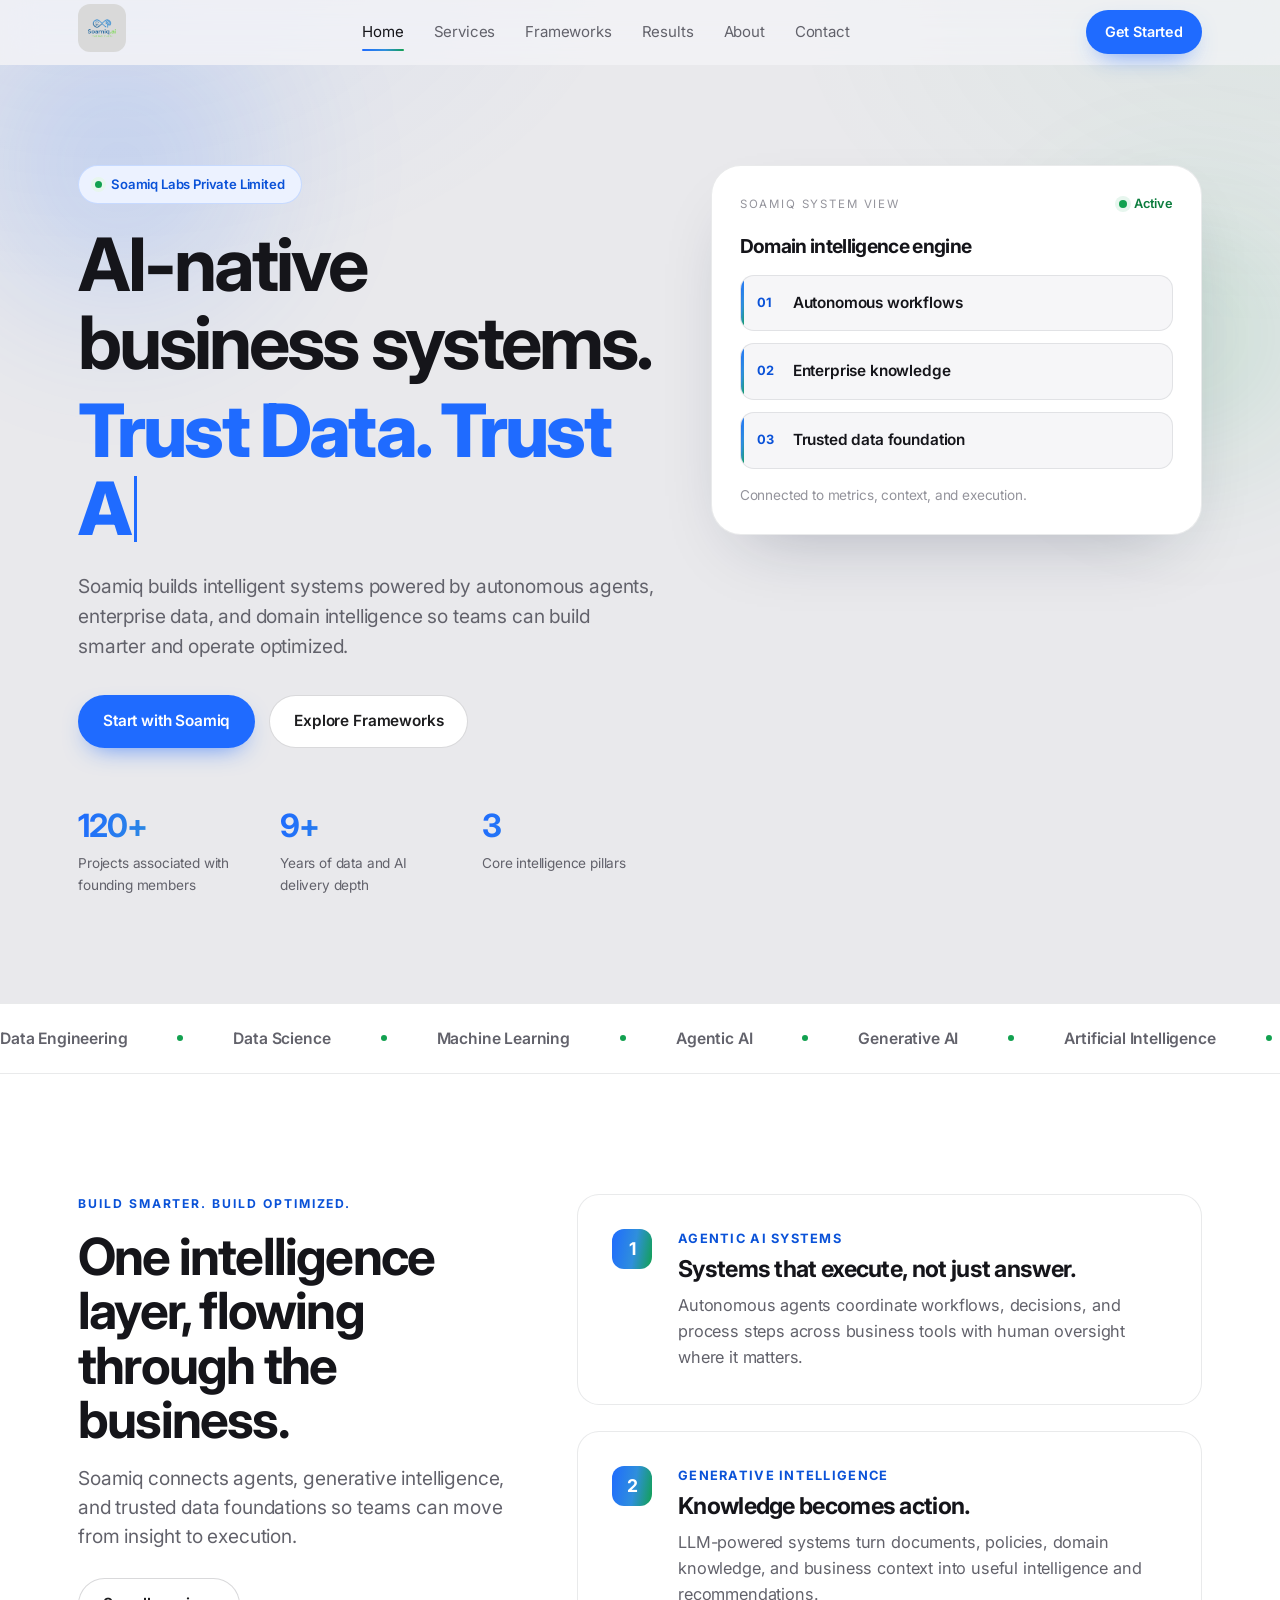
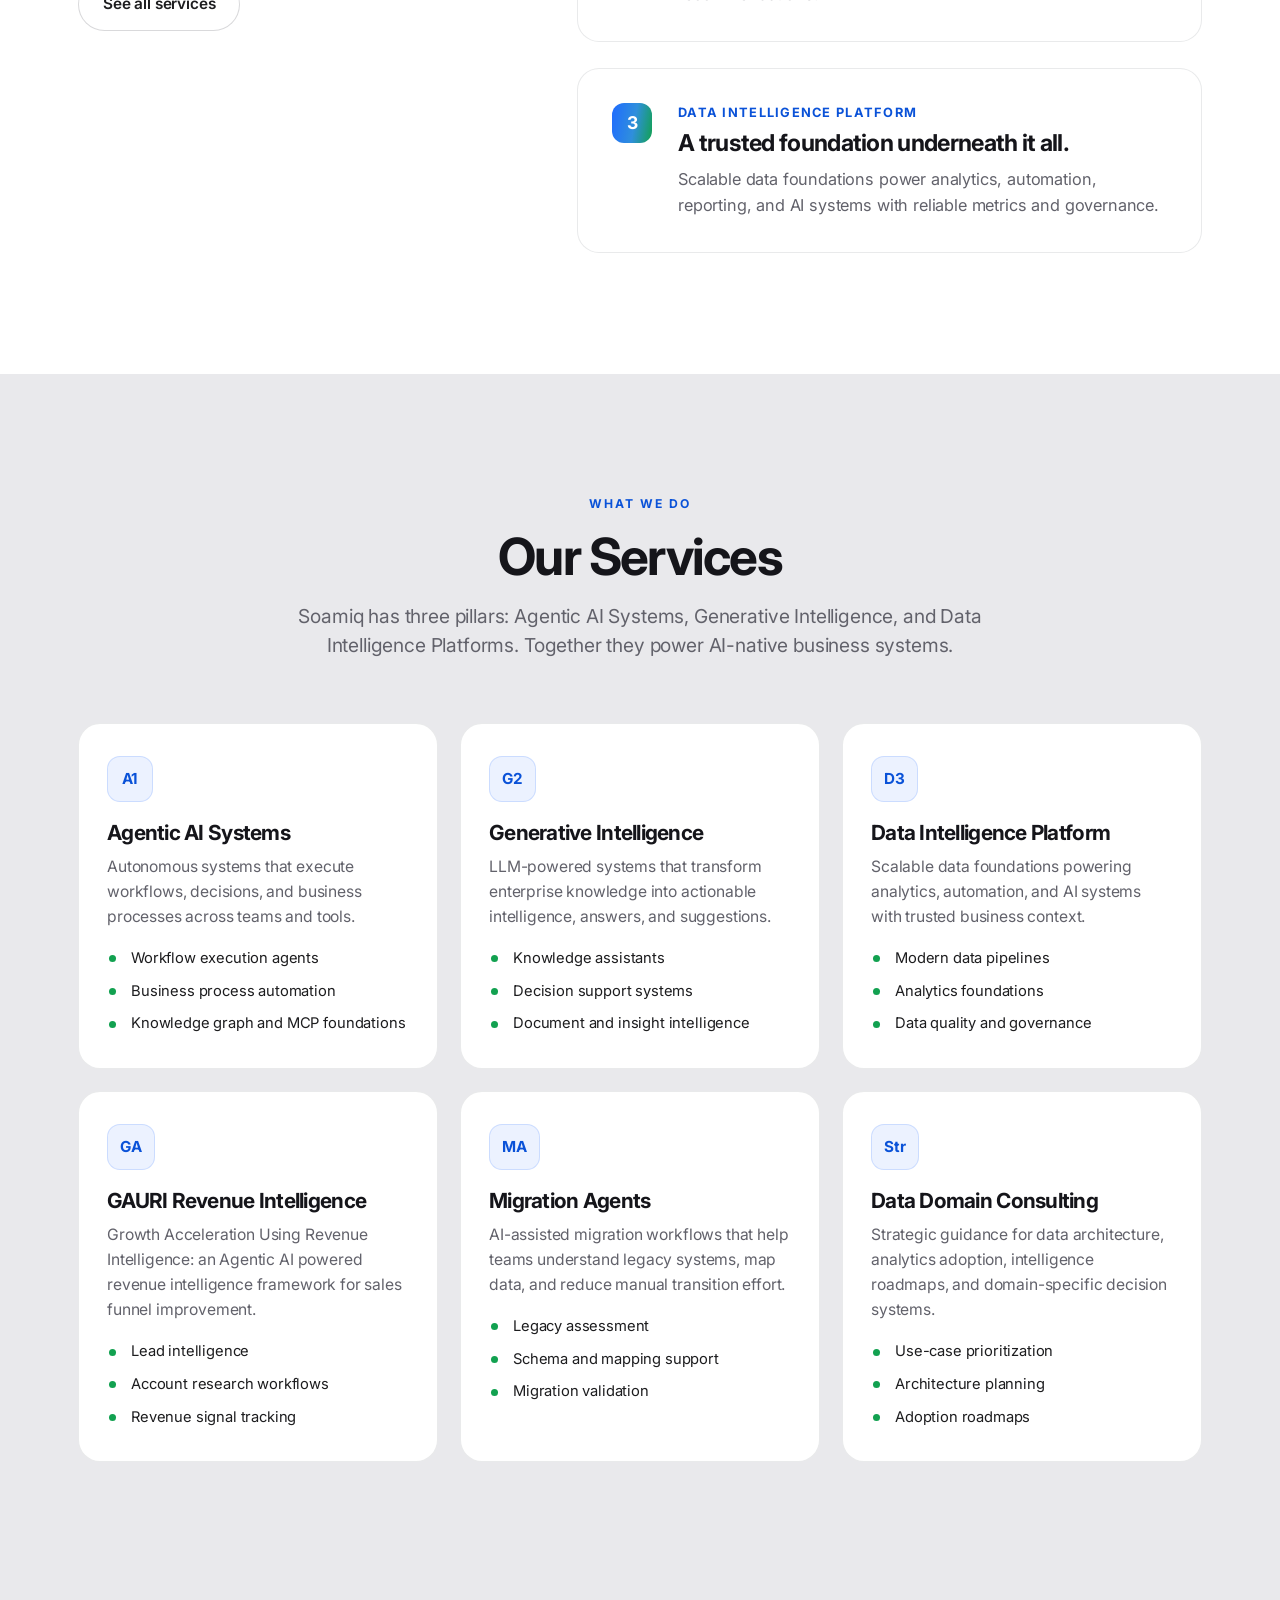
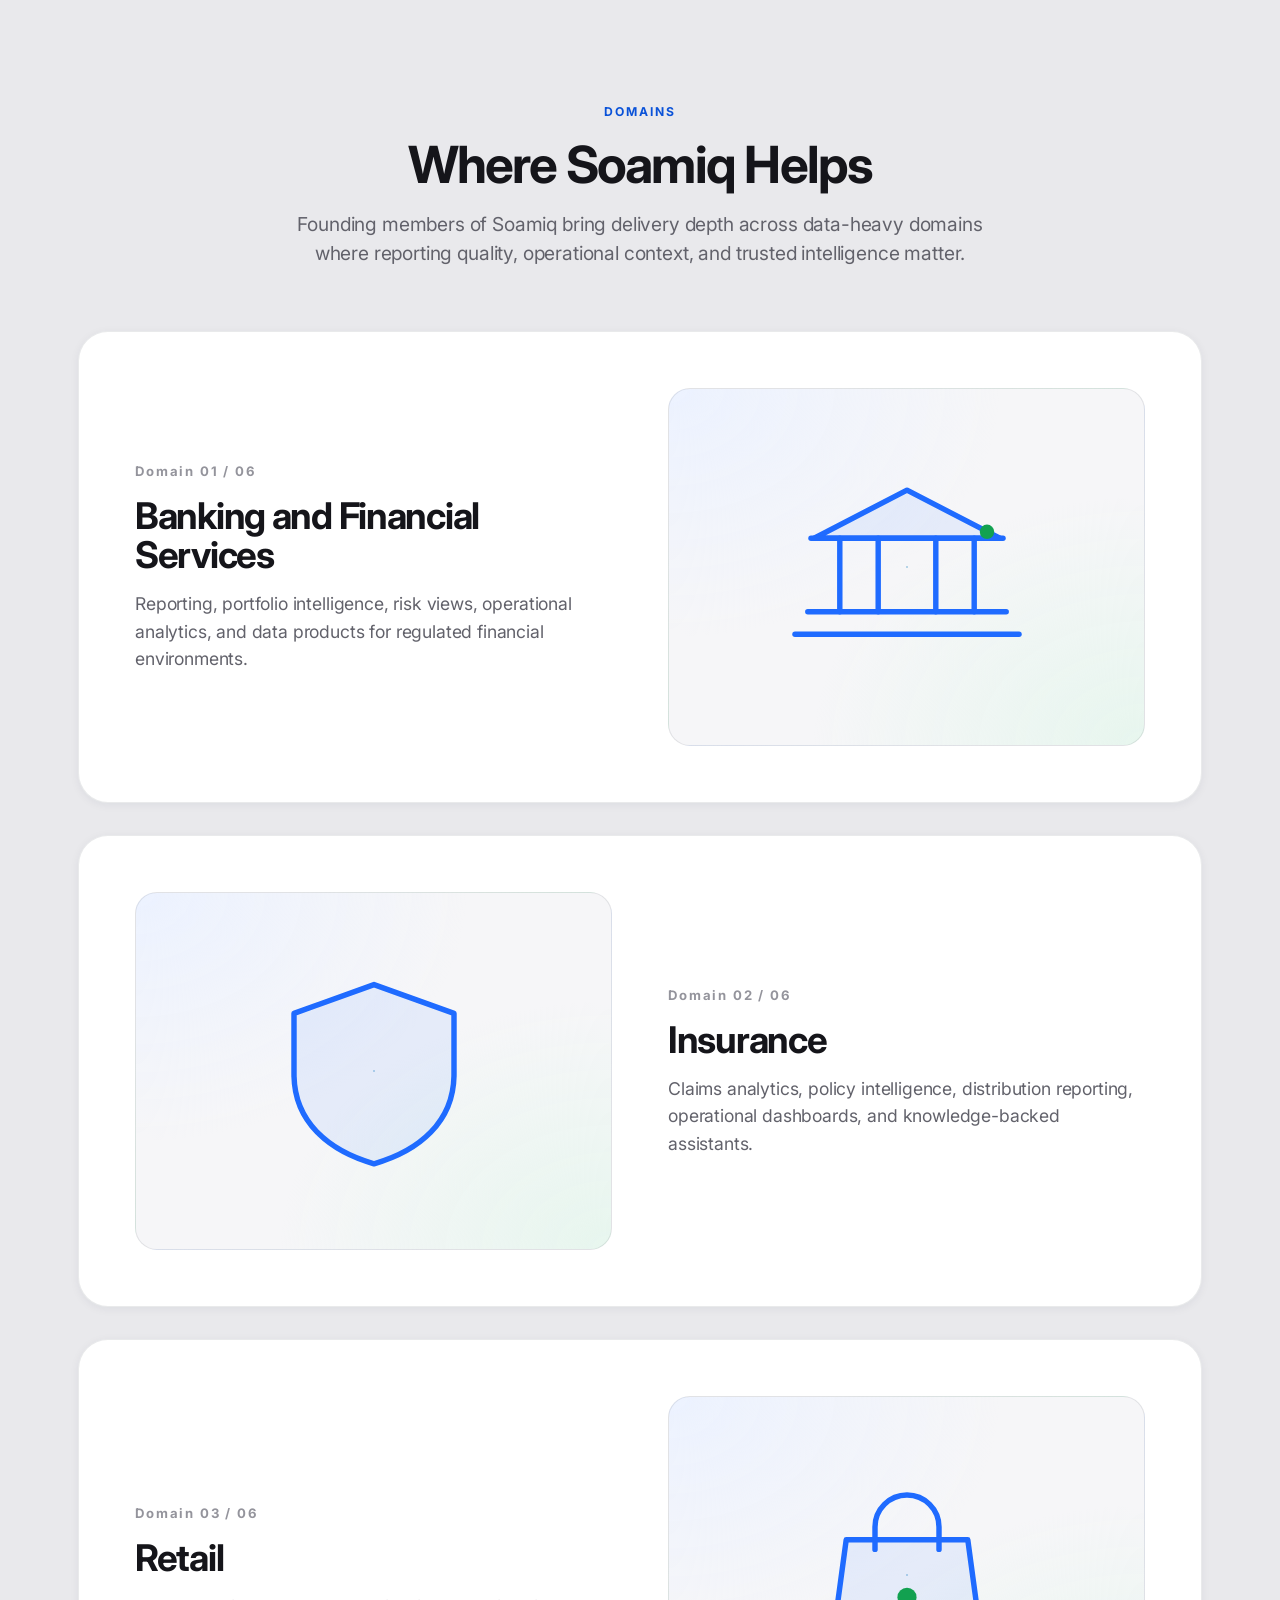
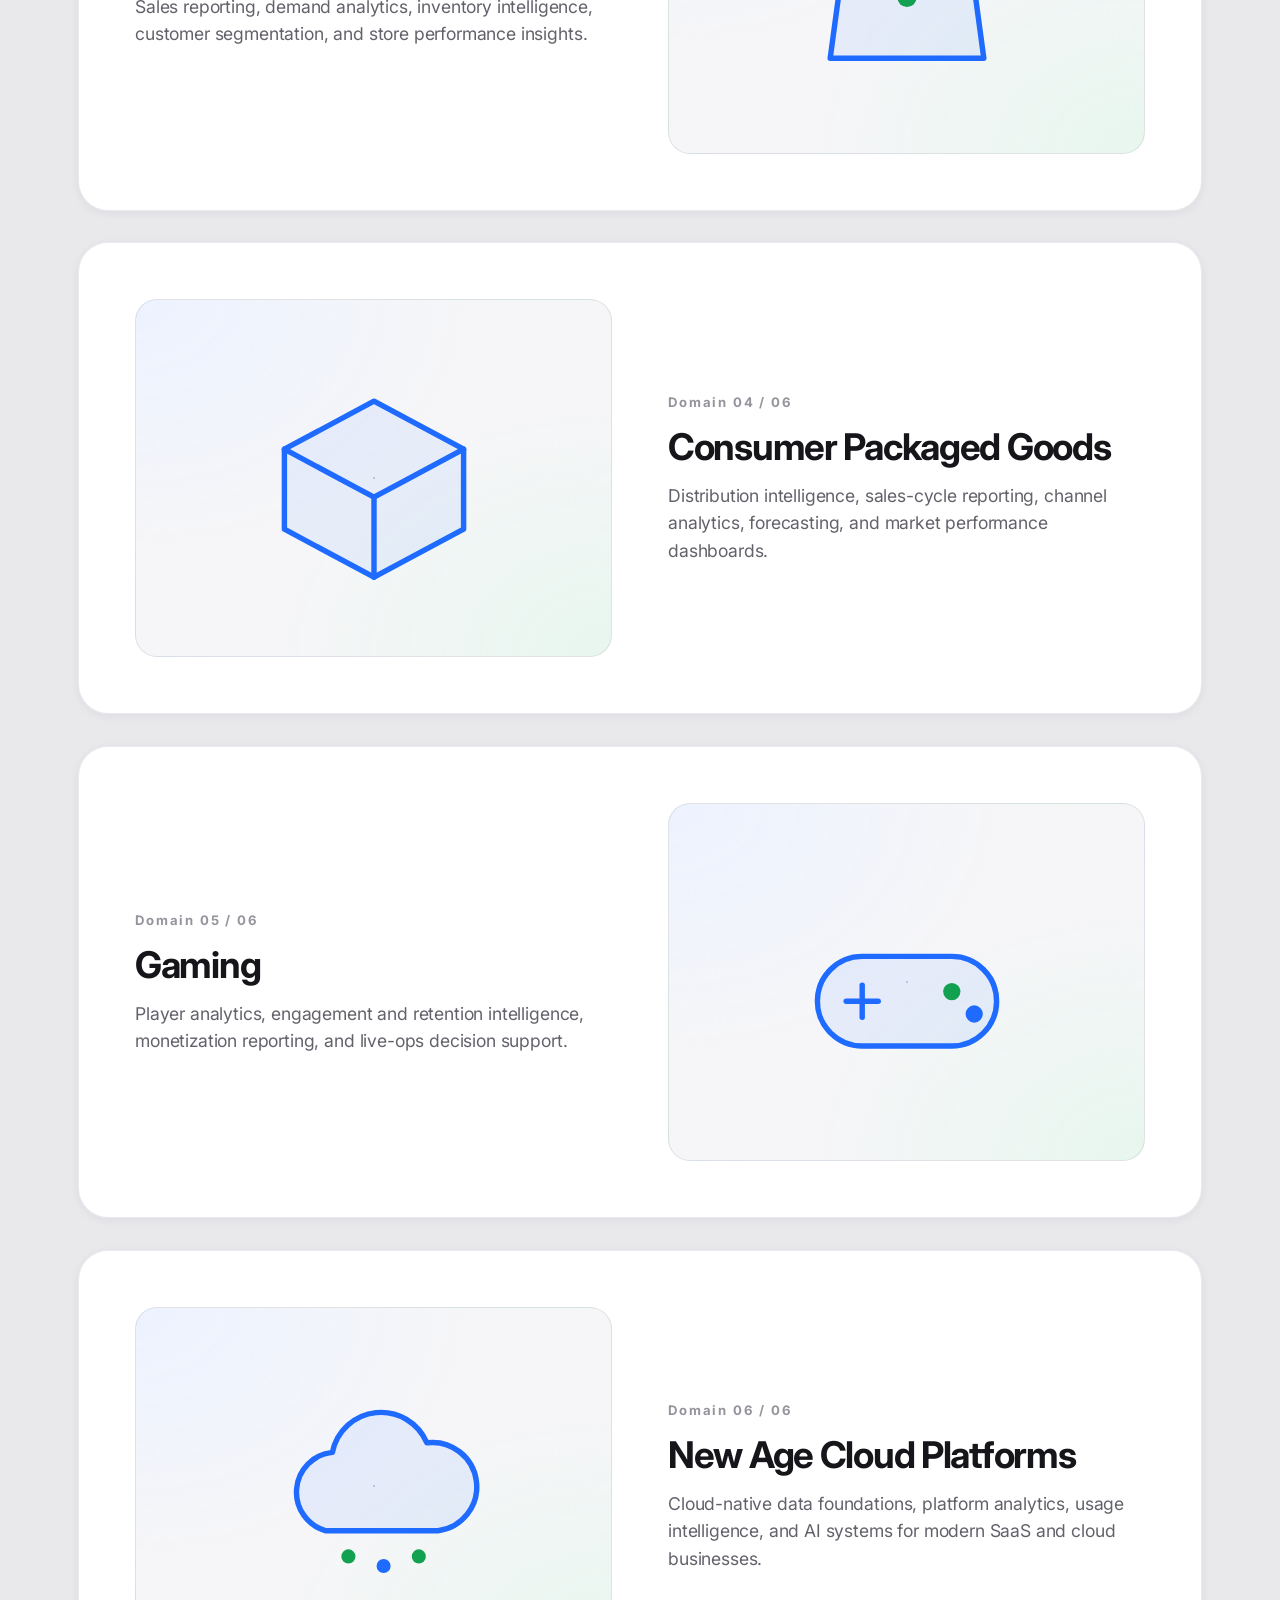
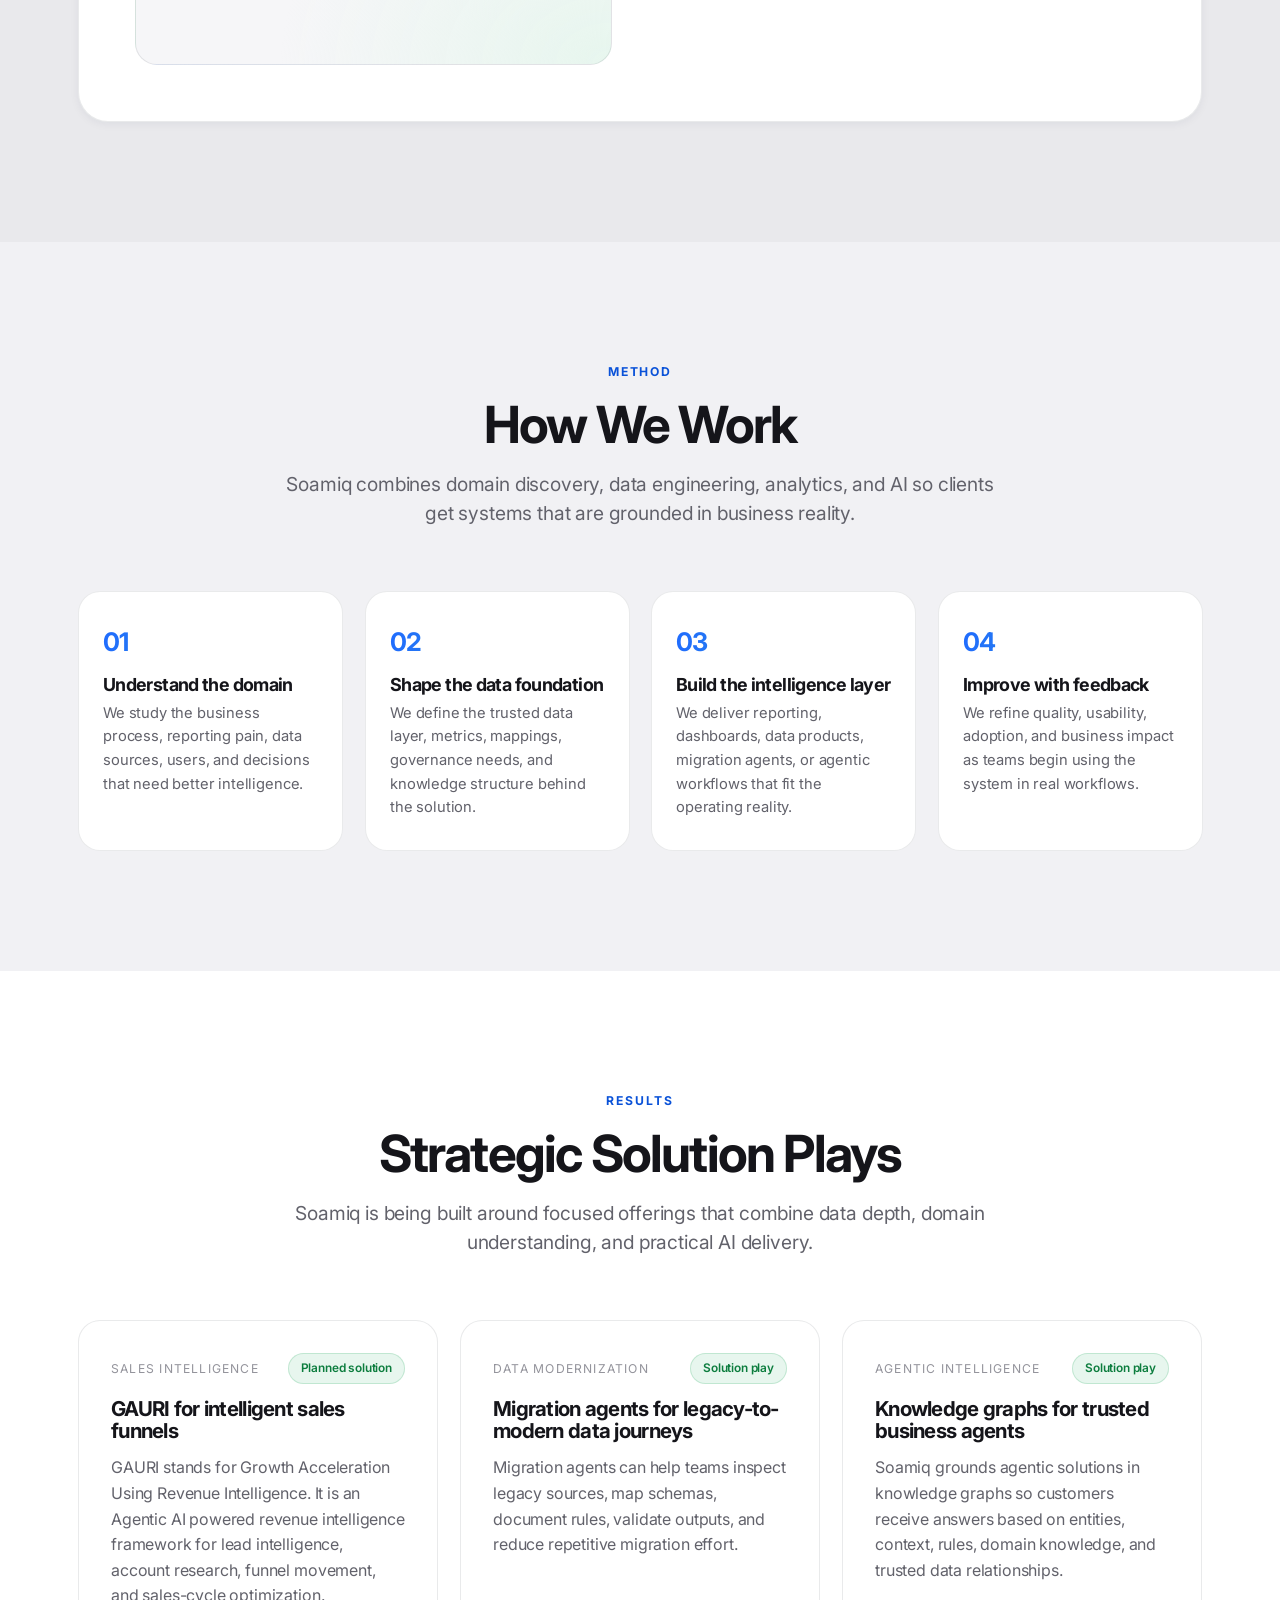
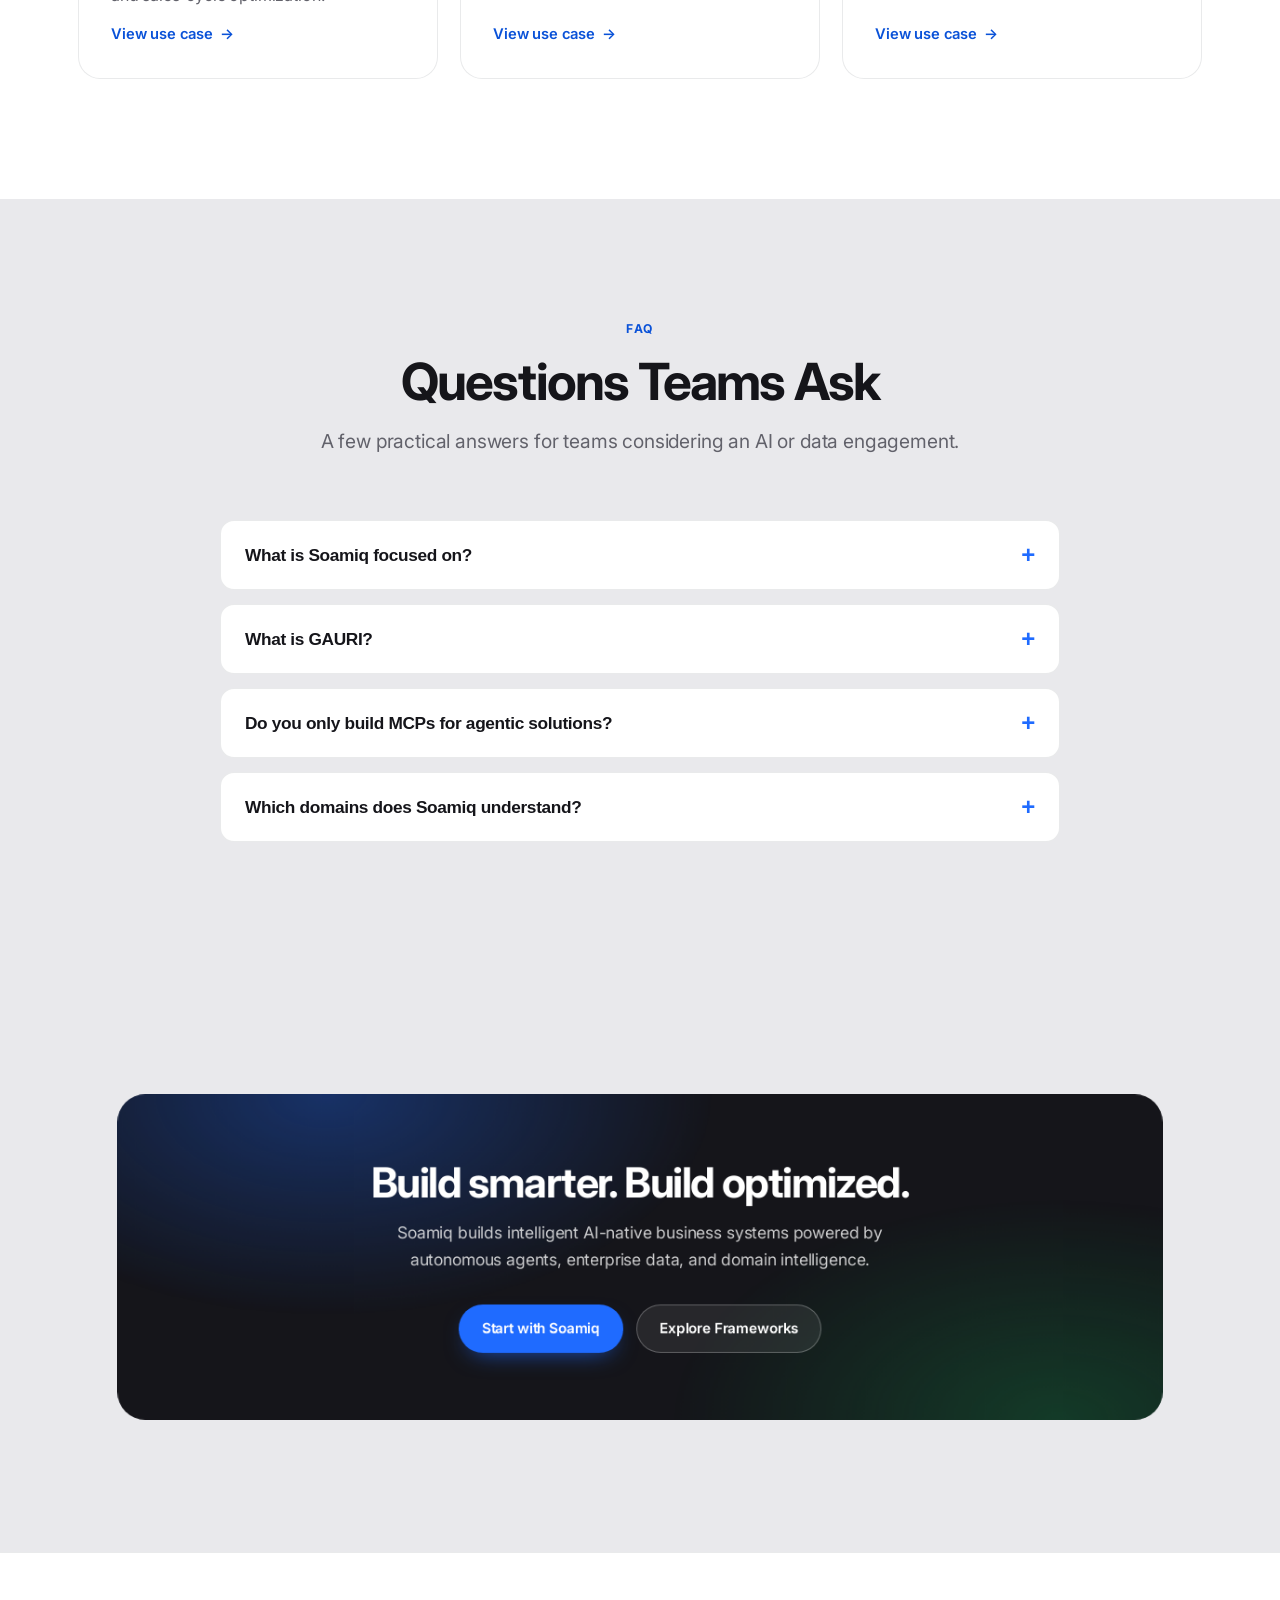
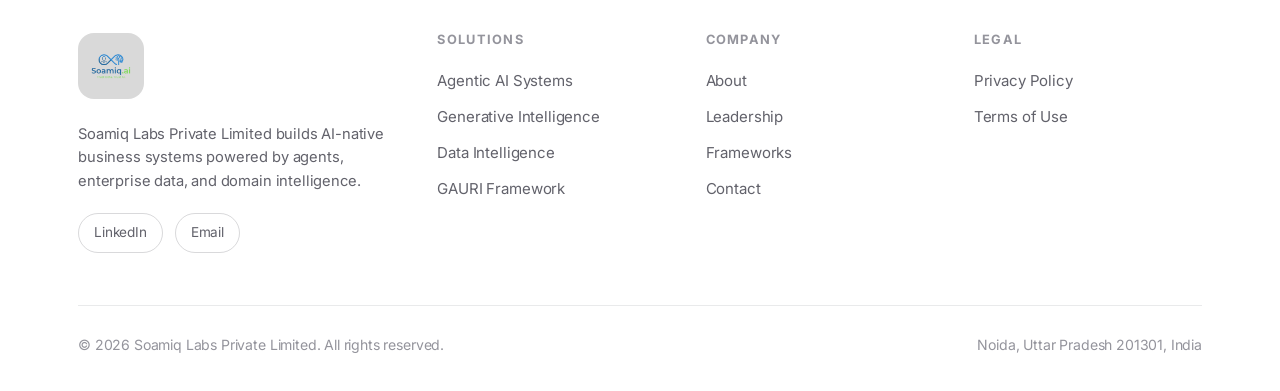
==== commit d40eac89: "style: enlarge square logo and reuse it as favicon, touch icon, OG image - New logo is 500x500 (squa" ====
--- a/index.html
+++ b/index.html
@@ -13,7 +13,8 @@
   <meta property="og:url" content="https://soamiq.ai/" />
   <meta property="og:image" content="https://soamiq.ai/assets/img/soamiq_logo.png" />
   <meta name="twitter:card" content="summary_large_image" />
-  <link rel="icon" type="image/svg+xml" href="/assets/img/favicon.svg" />
+  <link rel="icon" type="image/png" href="/assets/img/soamiq_logo.png" />
+  <link rel="apple-touch-icon" href="/assets/img/soamiq_logo.png" />
   <link rel="preconnect" href="https://fonts.googleapis.com" />
   <link rel="preconnect" href="https://fonts.gstatic.com" crossorigin />
   <link href="https://fonts.googleapis.com/css2?family=Inter:wght@400;500;600;700;800&family=Space+Grotesk:wght@500;600;700&family=Jura:wght@500;600;700&display=swap" rel="stylesheet" />
--- a/assets/css/styles.css
+++ b/assets/css/styles.css
@@ -103,8 +103,10 @@
 
 /* ---------- Brand / logo (image) ---------- */
 .brand { display: inline-flex; align-items: center; }
-.brand__img { height: 40px; width: auto; display: block; object-fit: contain; border-radius: 9px; }
-.footer .brand__img { height: 44px; }
+.brand__img { height: 48px; width: auto; display: block; object-fit: contain; border-radius: 12px; }
+.footer .brand__img { height: 66px; border-radius: 16px; }
+.nav__inner .brand__img { transition: transform .35s var(--ease); }
+.nav__inner a:hover .brand__img { transform: scale(1.04); }
 
 /* ---------- Nav (sticky, translucent) ---------- */
 .nav { position: sticky; top: 0; z-index: 200; transition: background .4s var(--ease), box-shadow .4s, border-color .4s; border-bottom: 1px solid transparent; backdrop-filter: saturate(180%) blur(16px); -webkit-backdrop-filter: saturate(180%) blur(16px); background: rgba(244, 244, 247, 0.72); }
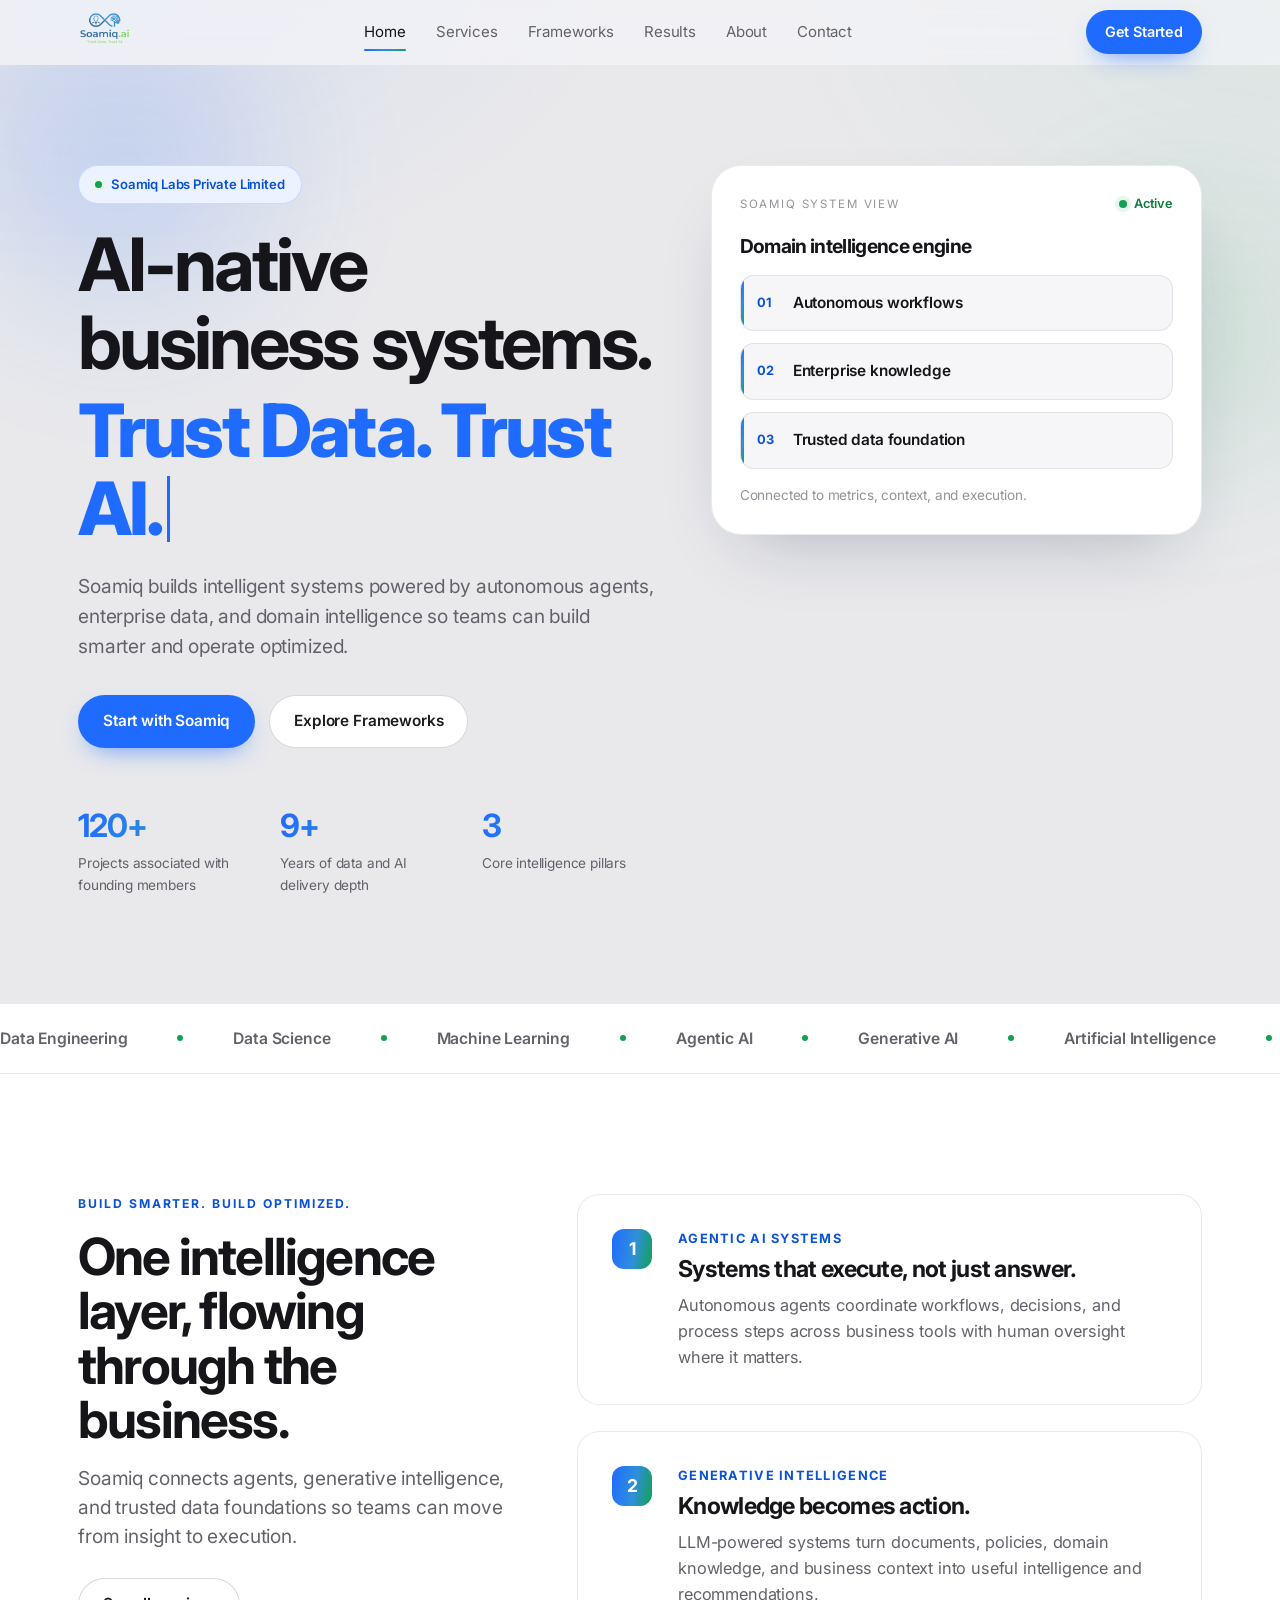
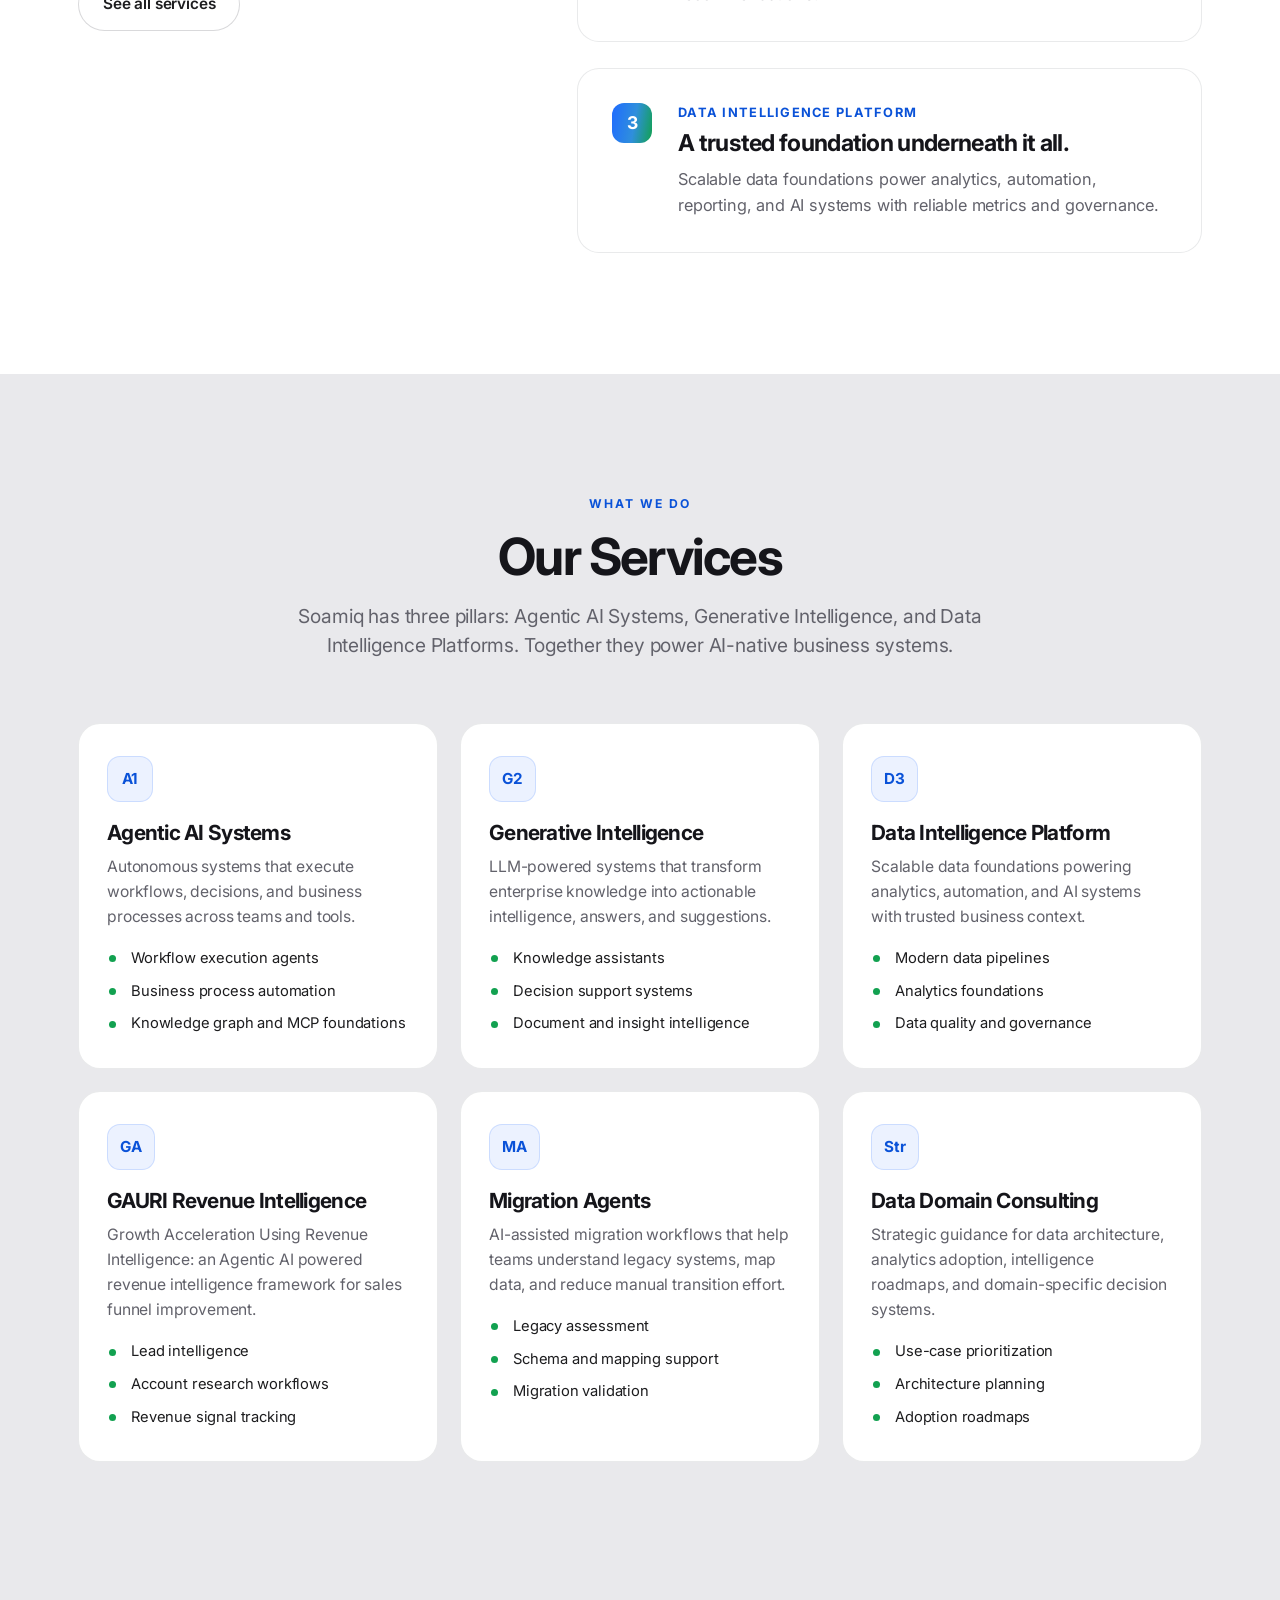
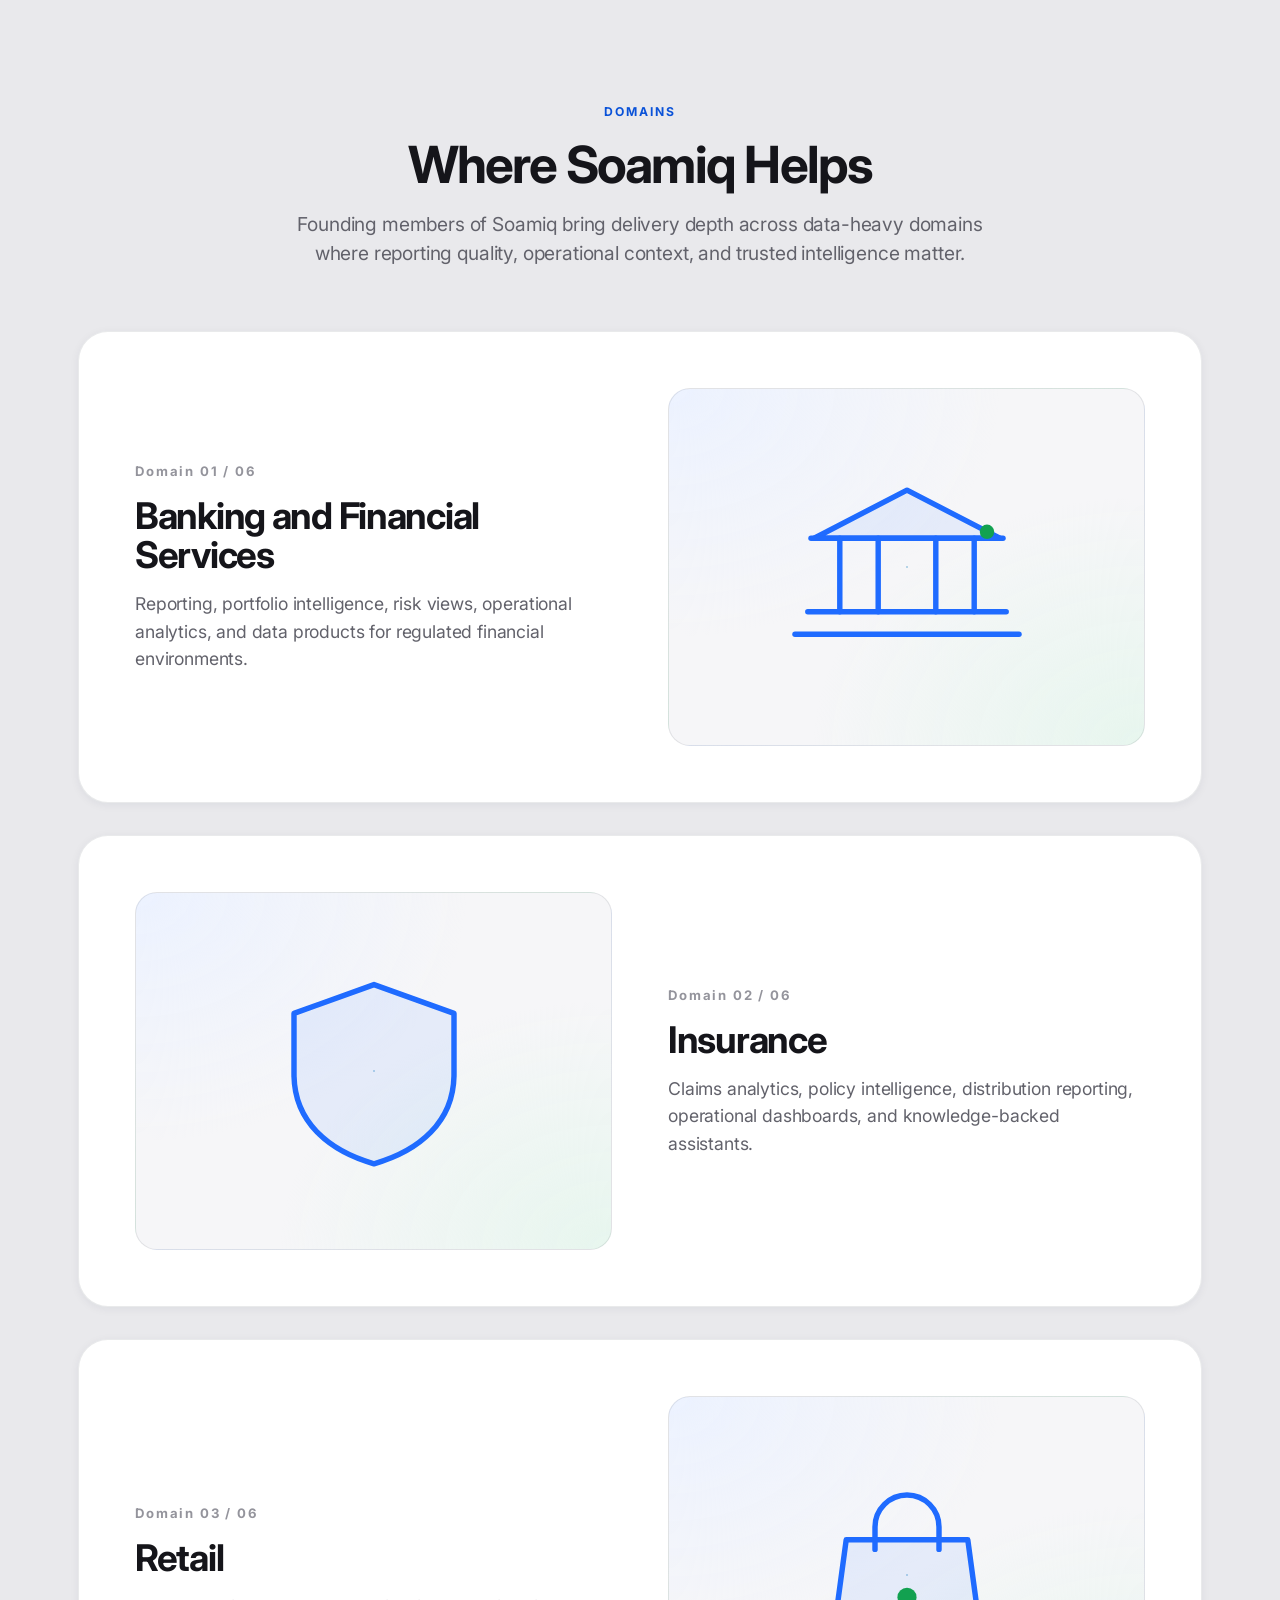
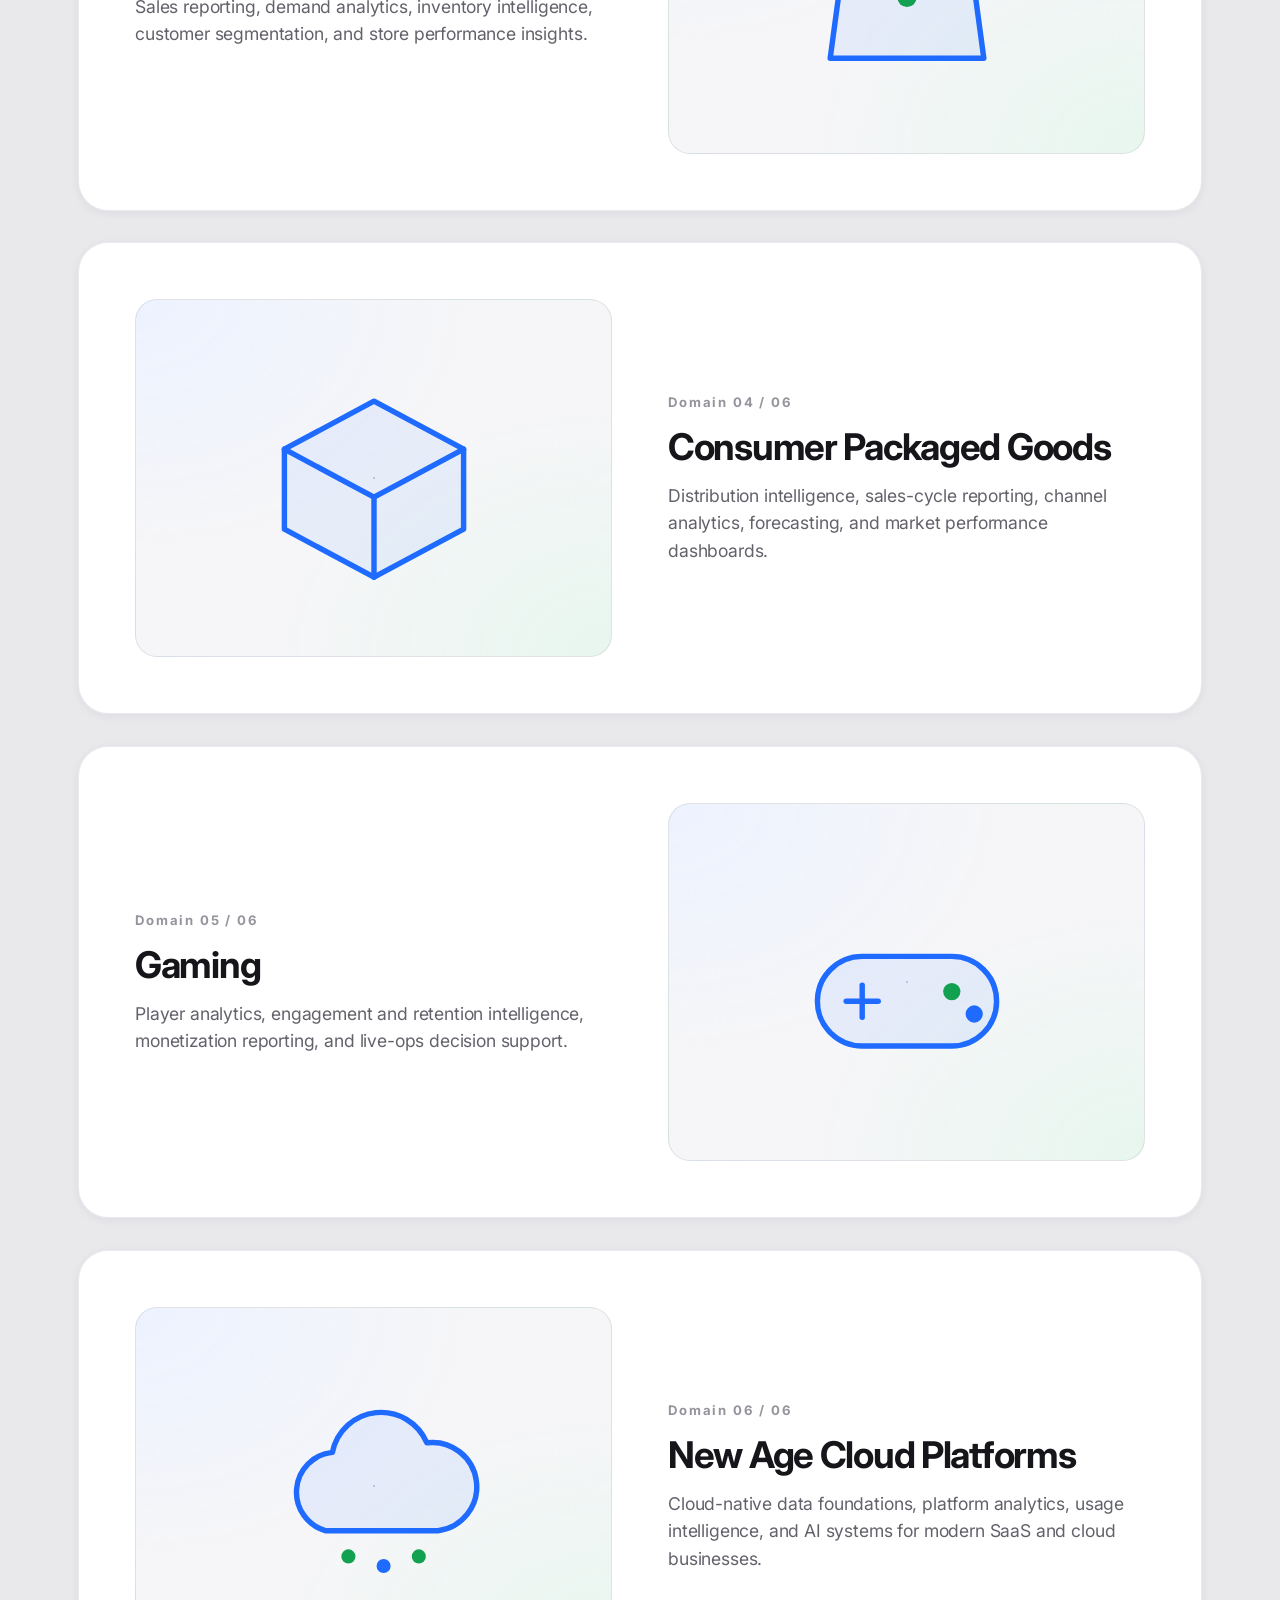
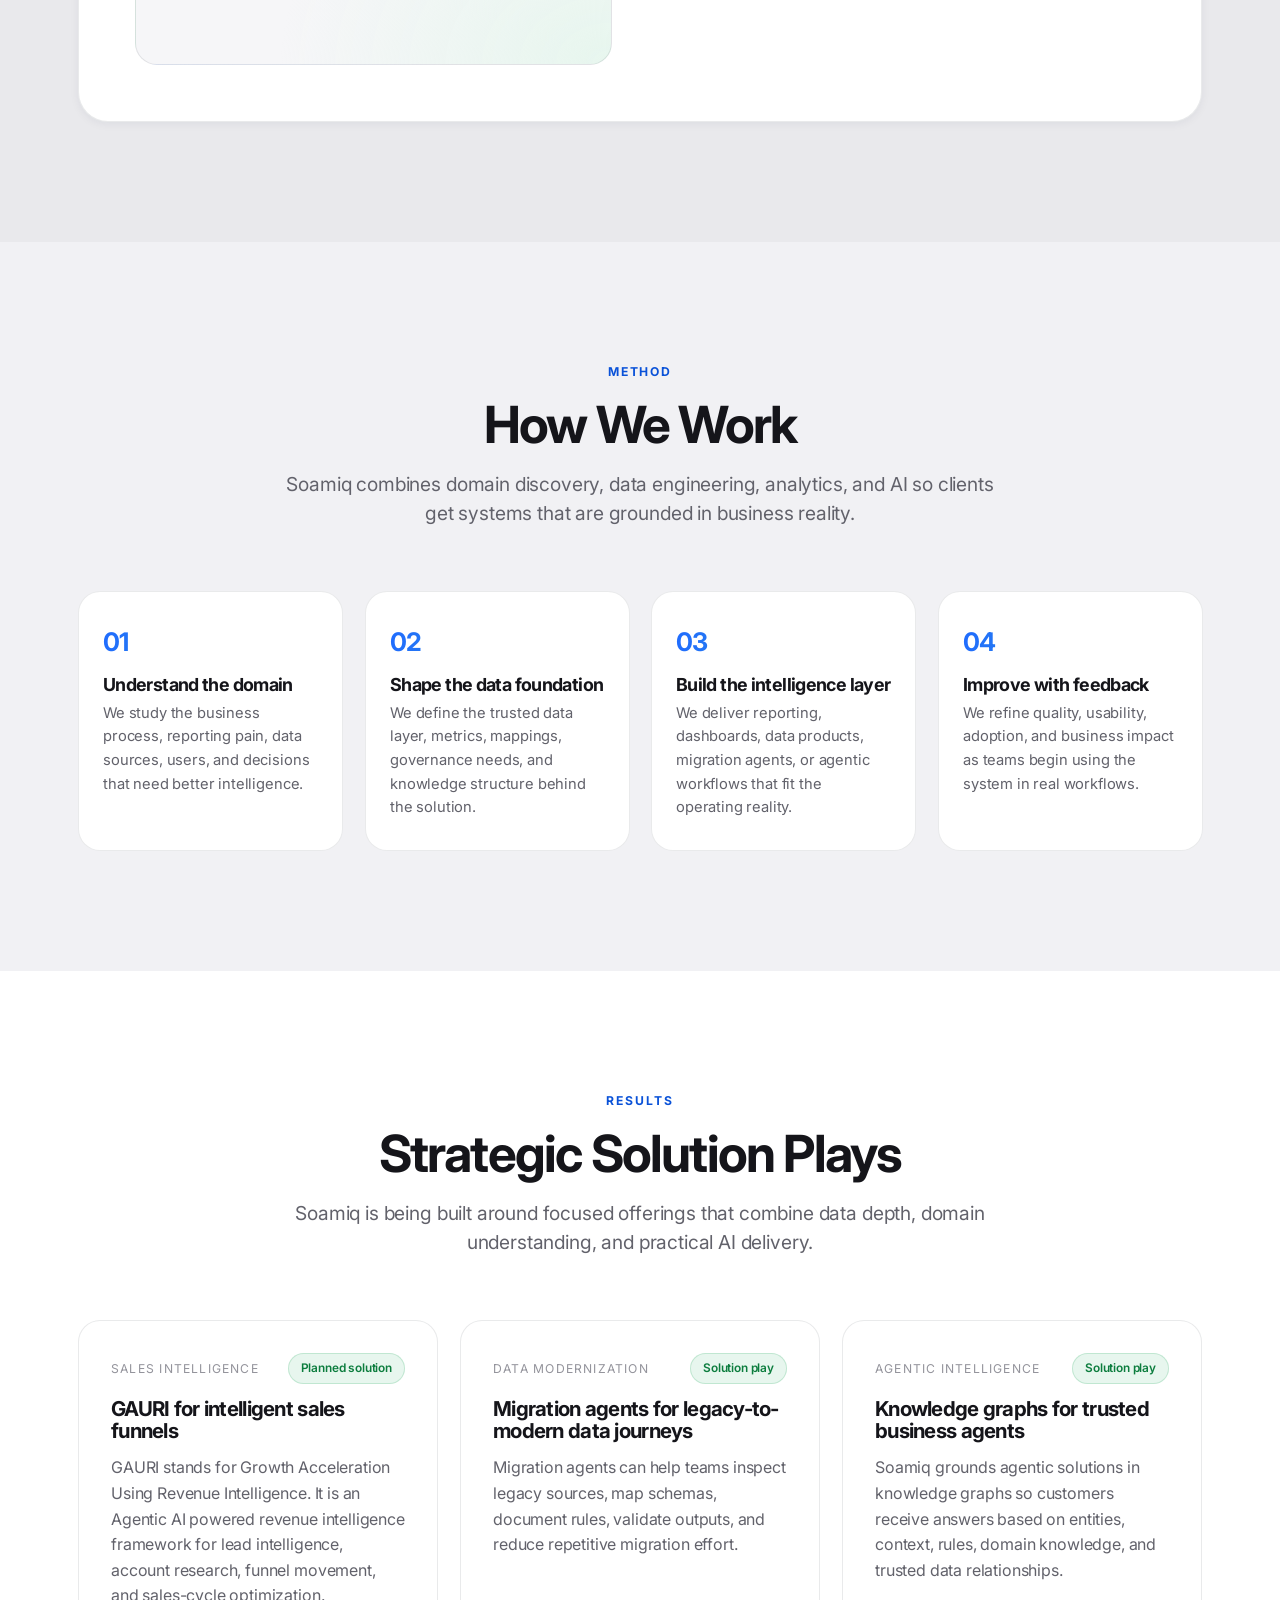
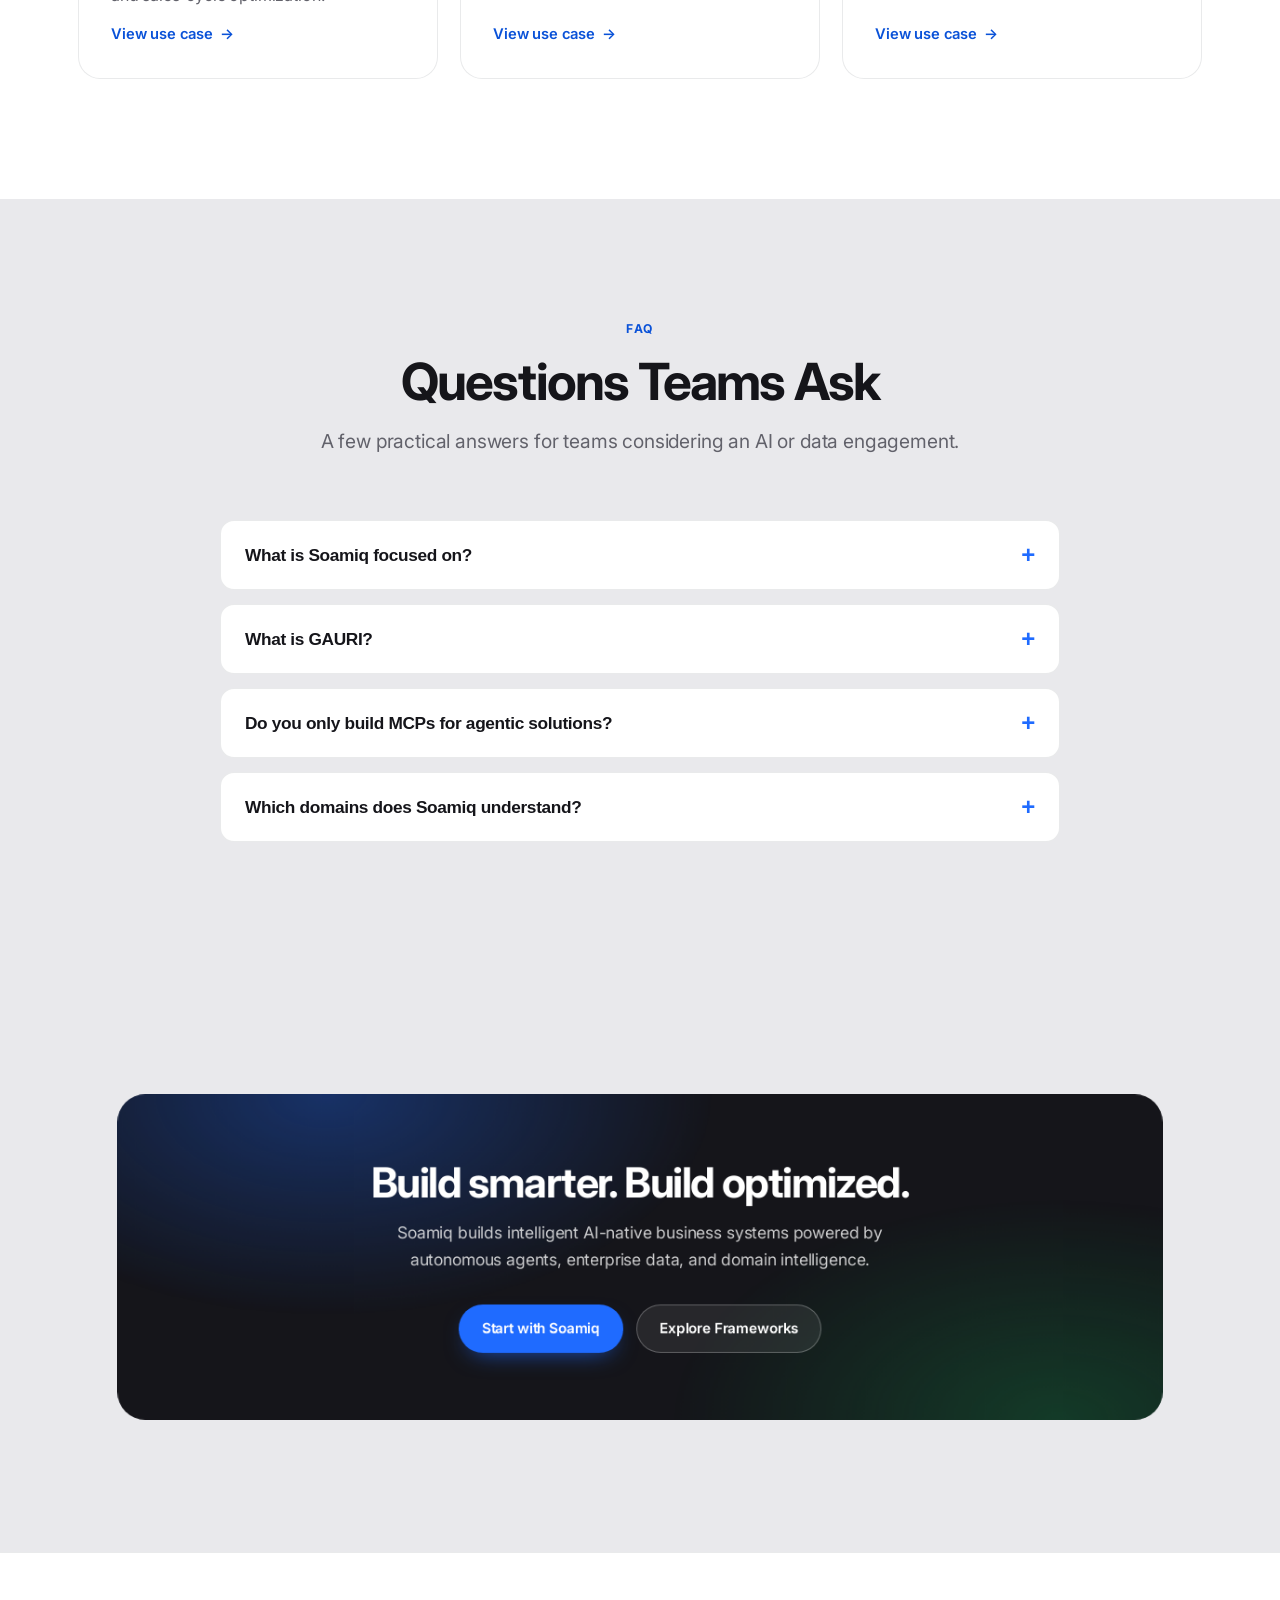
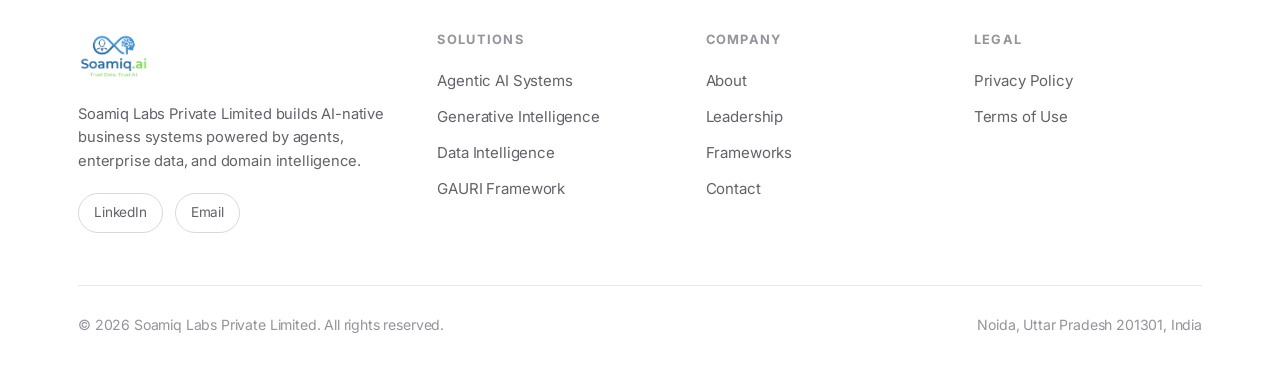
==== commit d919a2dd: "style: use cropped, transparent wordmark logo instead of grey square tile The uploaded logo is a wid" ====
--- a/index.html
+++ b/index.html
@@ -13,7 +13,7 @@
   <meta property="og:url" content="https://soamiq.ai/" />
   <meta property="og:image" content="https://soamiq.ai/assets/img/soamiq_logo.png" />
   <meta name="twitter:card" content="summary_large_image" />
-  <link rel="icon" type="image/png" href="/assets/img/soamiq_logo.png" />
+  <link rel="icon" type="image/svg+xml" href="/assets/img/favicon.svg" />
   <link rel="apple-touch-icon" href="/assets/img/soamiq_logo.png" />
   <link rel="preconnect" href="https://fonts.googleapis.com" />
   <link rel="preconnect" href="https://fonts.gstatic.com" crossorigin />
--- a/assets/css/styles.css
+++ b/assets/css/styles.css
@@ -103,10 +103,10 @@
 
 /* ---------- Brand / logo (image) ---------- */
 .brand { display: inline-flex; align-items: center; }
-.brand__img { height: 48px; width: auto; display: block; object-fit: contain; border-radius: 12px; }
-.footer .brand__img { height: 66px; border-radius: 16px; }
-.nav__inner .brand__img { transition: transform .35s var(--ease); }
-.nav__inner a:hover .brand__img { transform: scale(1.04); }
+.brand__img { height: 34px; width: auto; display: block; }
+.footer .brand__img { height: 46px; }
+.nav__inner .brand__img { transition: opacity .25s var(--ease); }
+.nav__inner a:hover .brand__img { opacity: .7; }
 
 /* ---------- Nav (sticky, translucent) ---------- */
 .nav { position: sticky; top: 0; z-index: 200; transition: background .4s var(--ease), box-shadow .4s, border-color .4s; border-bottom: 1px solid transparent; backdrop-filter: saturate(180%) blur(16px); -webkit-backdrop-filter: saturate(180%) blur(16px); background: rgba(244, 244, 247, 0.72); }
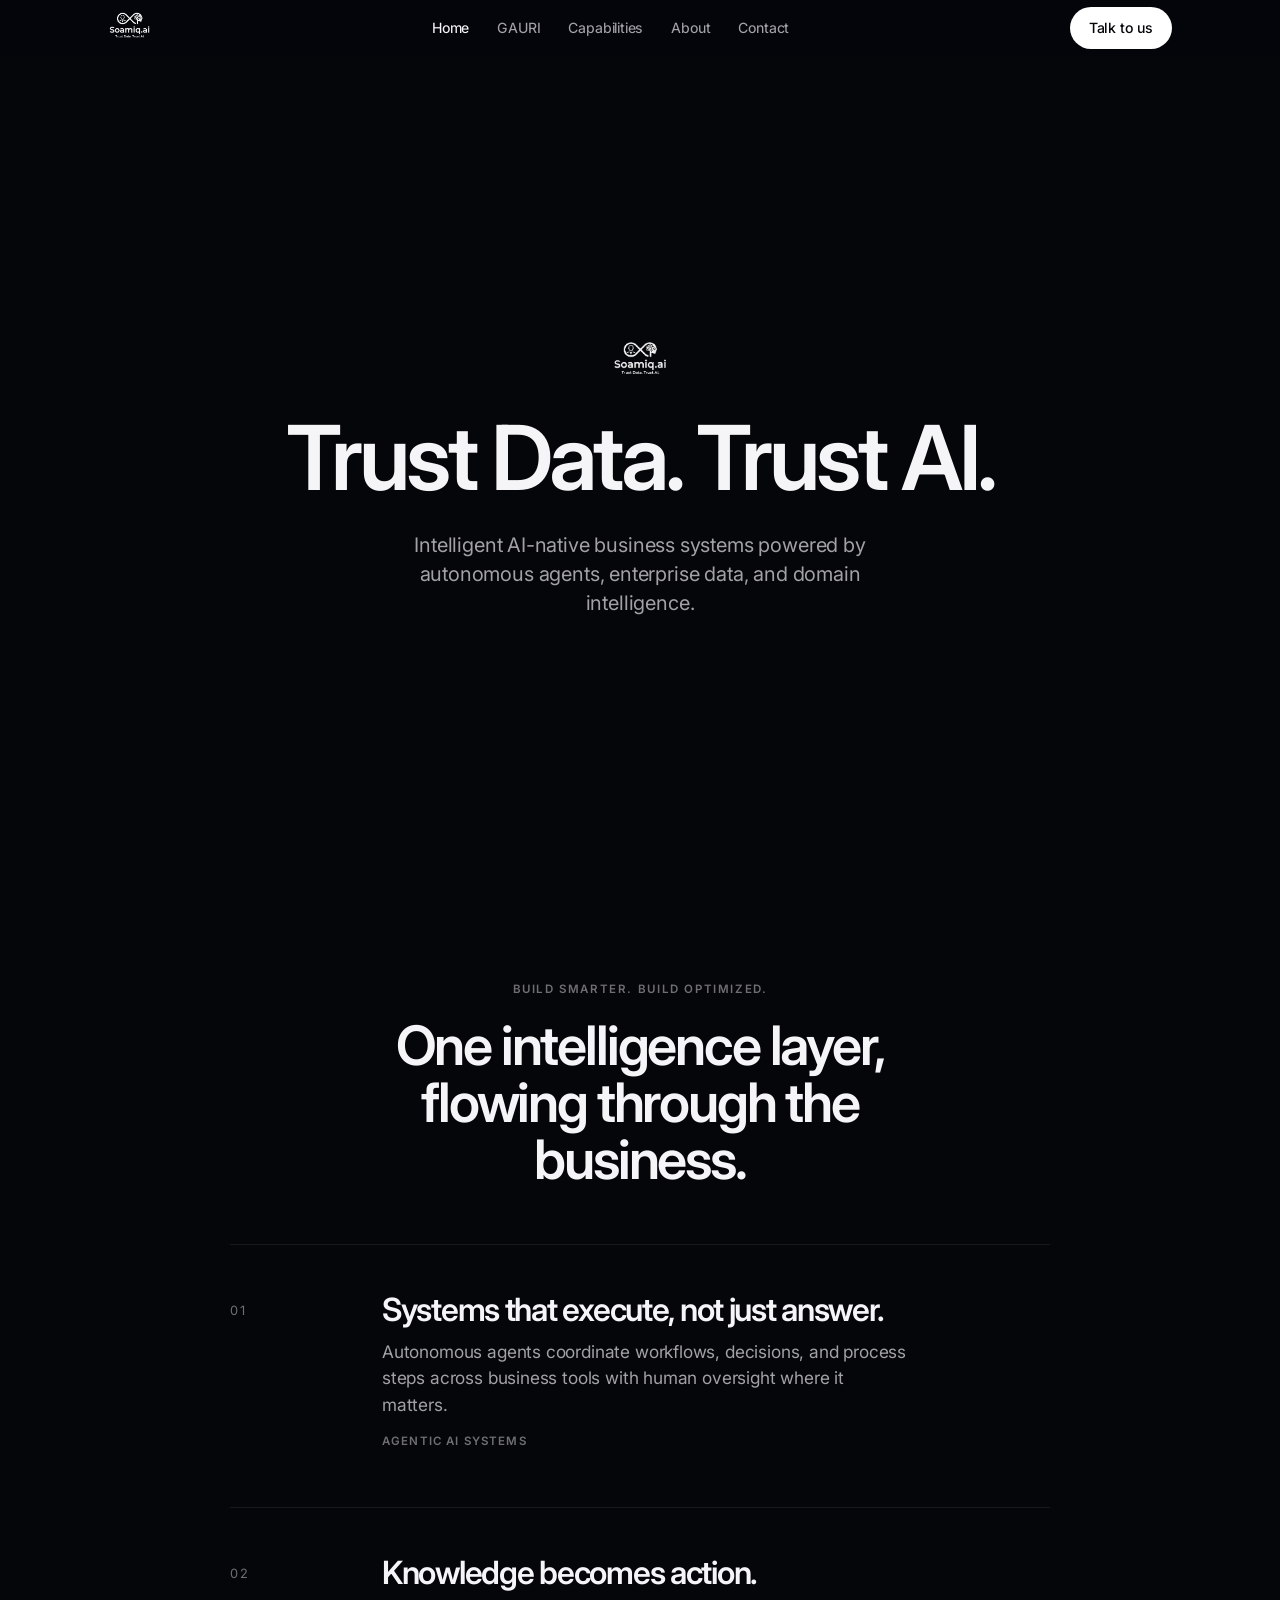
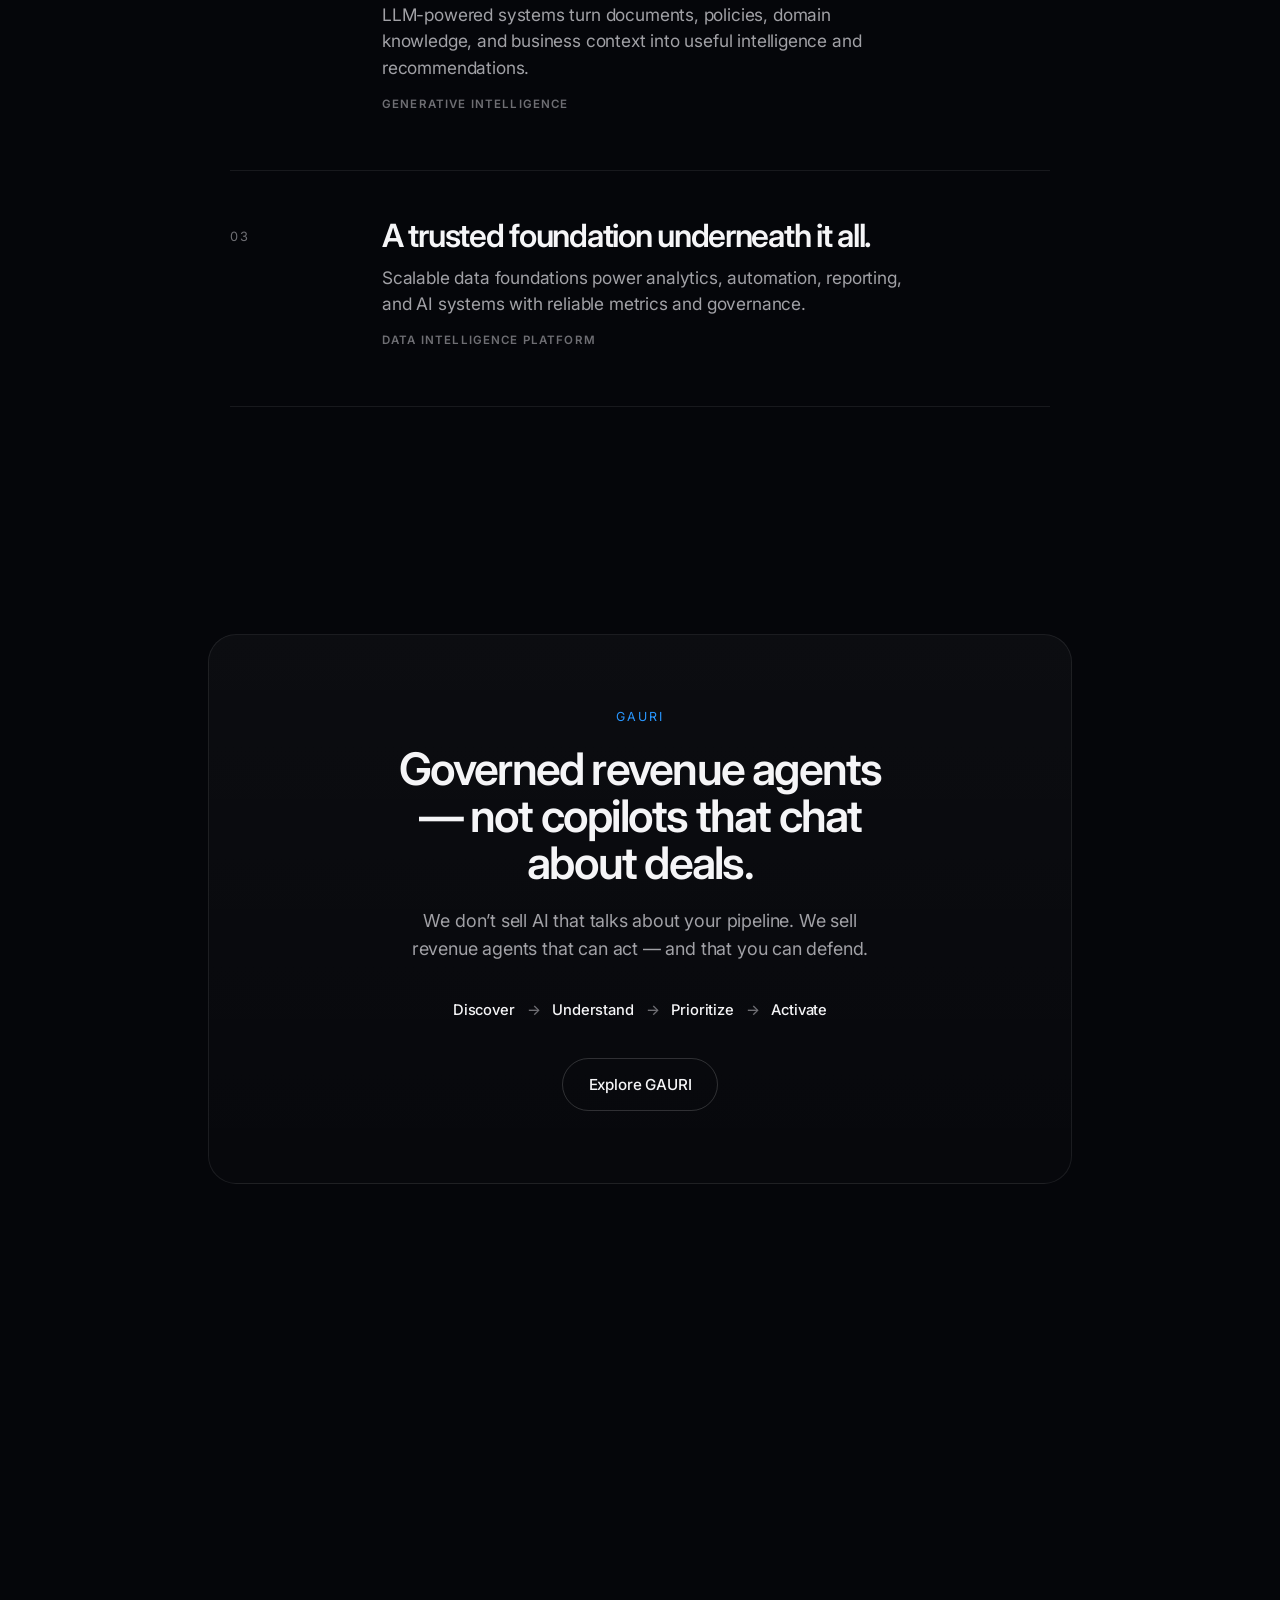
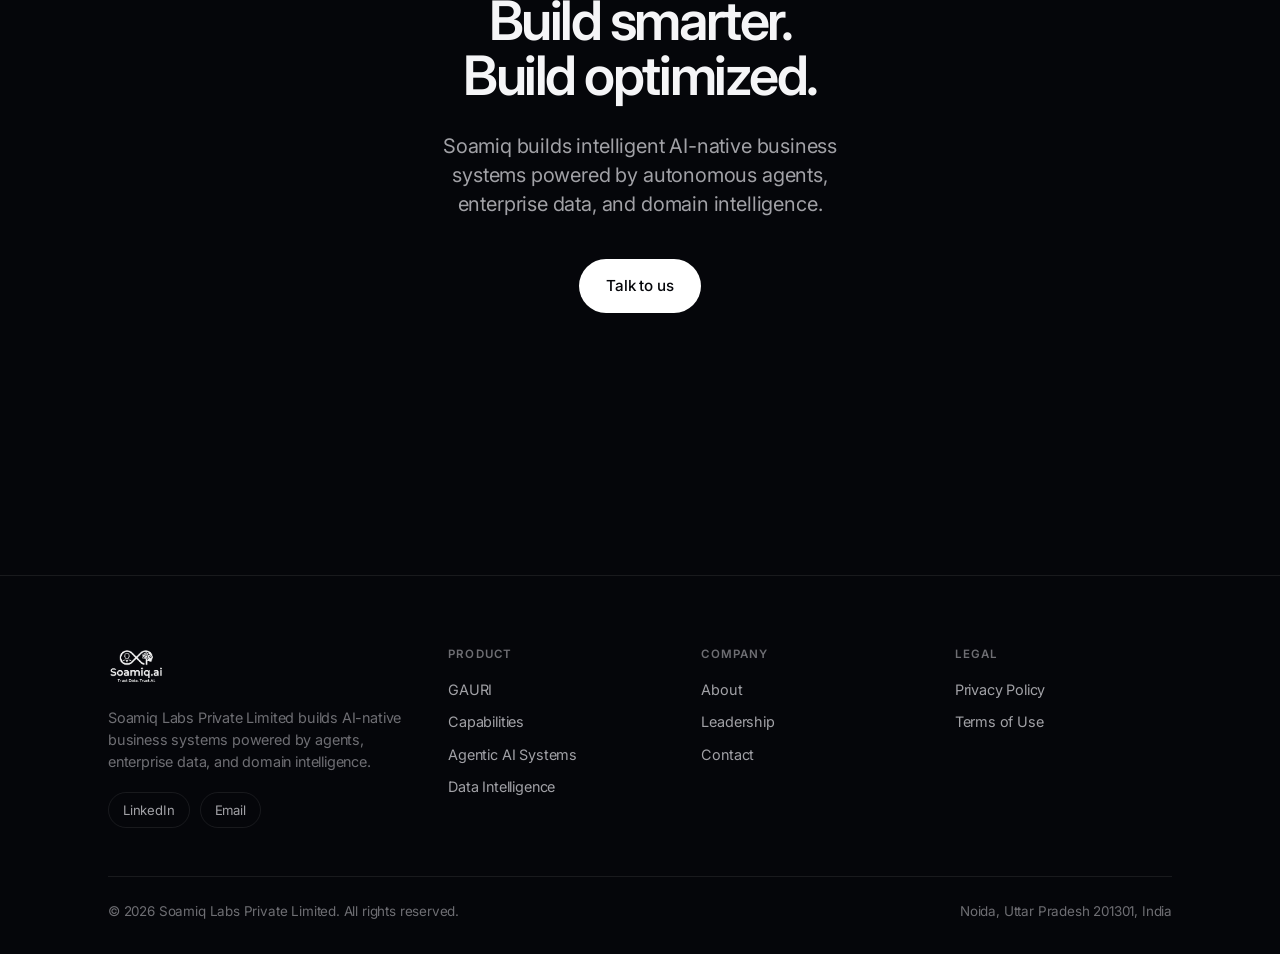
==== commit 7ffeb3fd: "feat: Apple-like sparse redesign (Home → Capabilities → GAURI) Near-black #05060a / white, single In" ====
--- a/index.html
+++ b/index.html
@@ -17,7 +17,7 @@
   <link rel="apple-touch-icon" href="/assets/img/soamiq_logo.png" />
   <link rel="preconnect" href="https://fonts.googleapis.com" />
   <link rel="preconnect" href="https://fonts.gstatic.com" crossorigin />
-  <link href="https://fonts.googleapis.com/css2?family=Inter:wght@400;500;600;700;800&family=Space+Grotesk:wght@500;600;700&family=Jura:wght@500;600;700&display=swap" rel="stylesheet" />
+  <link href="https://fonts.googleapis.com/css2?family=Inter:wght@400;500;600;700&display=swap" rel="stylesheet" />
   <link rel="stylesheet" href="/assets/css/styles.css" />
   <script type="application/ld+json">
   {
--- a/assets/css/styles.css
+++ b/assets/css/styles.css
@@ -1,382 +1,522 @@
 /* ============================================================
-   SOAMIQ — light, Apple-inspired design system
-   Soft grey canvas, blue-led accents (with subtle green),
-   buttery scroll motion. No yellow.
+   SOAMIQ — Apple-like sparse redesign
+   Near-black / white, single sans, cinematic spacing.
+   Logo: use existing assets only — do not invent marks.
    ============================================================ */
 
 :root {
-  --bg: #e9e9ec;
-  --bg-2: #f1f1f4;
-  --surface: #ffffff;
-  --surface-2: #f6f6f8;
-  --ink: #15151a;
-  --text: #1d1d1f;
-  --muted: #62626b;
-  --faint: #94949c;
-
-  --border: rgba(20, 22, 34, 0.09);
-  --border-strong: rgba(20, 22, 34, 0.16);
-
-  --blue: #1f6bff;
-  --blue-ink: #0a52d8;
-  --blue-soft: #ecf2ff;
-  --green: #12a150;
-  --green-ink: #0c7d3e;
-  --green-soft: #e7f6ee;
-
-  --grad: linear-gradient(100deg, #1f6bff 0%, #2f8fdc 55%, #12a150 100%);
-
-  --radius: 22px;
-  --radius-sm: 14px;
-  --radius-lg: 30px;
-  --shadow-sm: 0 2px 10px rgba(20, 30, 60, 0.06);
-  --shadow: 0 30px 70px -34px rgba(20, 30, 60, 0.30);
-  --shadow-lift: 0 40px 90px -40px rgba(20, 30, 60, 0.40);
-
-  --max: 1180px;
+  --bg: #05060a;
+  --bg-elevated: #0b0c12;
+  --bg-soft: #10121a;
+  --surface: #12141c;
+  --surface-2: #181b26;
+  --ink: #f5f5f7;
+  --text: #f5f5f7;
+  --muted: #a1a1a6;
+  --faint: #6e6e73;
+  --line: rgba(255, 255, 255, 0.08);
+  --line-strong: rgba(255, 255, 255, 0.16);
+  --white: #ffffff;
+  --accent: #2997ff;
+  --accent-soft: rgba(41, 151, 255, 0.14);
+  --radius: 18px;
+  --radius-sm: 12px;
+  --radius-lg: 28px;
+  --max: 1120px;
   --ease: cubic-bezier(0.16, 1, 0.3, 1);
-  --ease-out: cubic-bezier(0.22, 1, 0.36, 1);
-  --nav-h: 64px;
+  --nav-h: 56px;
 }
 
 * { box-sizing: border-box; }
-html { scroll-behavior: smooth; scroll-padding-top: calc(var(--nav-h) + 18px); -webkit-text-size-adjust: 100%; }
+html { scroll-behavior: smooth; scroll-padding-top: calc(var(--nav-h) + 24px); -webkit-text-size-adjust: 100%; }
 body {
   margin: 0;
   font-family: "Inter", -apple-system, BlinkMacSystemFont, "Segoe UI", Roboto, sans-serif;
   background: var(--bg);
   color: var(--text);
-  line-height: 1.6;
+  line-height: 1.55;
   -webkit-font-smoothing: antialiased;
   -moz-osx-font-smoothing: grayscale;
   overflow-x: hidden;
-  letter-spacing: -0.01em;
-}
-body::before {
-  content: ""; position: fixed; inset: 0; z-index: -1; pointer-events: none;
-  background:
-    radial-gradient(900px 600px at 8% -8%, rgba(31, 107, 255, 0.07), transparent 60%),
-    radial-gradient(900px 600px at 100% 0%, rgba(18, 161, 80, 0.06), transparent 55%);
-}
-
-h1, h2, h3, h4 { font-family: "Inter", sans-serif; margin: 0; line-height: 1.06; letter-spacing: -0.035em; font-weight: 700; color: var(--ink); }
+  letter-spacing: -0.011em;
+}
+h1, h2, h3, h4 {
+  font-family: "Inter", -apple-system, BlinkMacSystemFont, sans-serif;
+  margin: 0;
+  line-height: 1.05;
+  letter-spacing: -0.04em;
+  font-weight: 600;
+  color: var(--ink);
+}
 p { margin: 0; }
 a { color: inherit; text-decoration: none; }
 img, svg { display: block; max-width: 100%; }
-ul { margin: 0; }
+ul, ol { margin: 0; padding: 0; }
 
 .container { width: 100%; max-width: var(--max); margin: 0 auto; padding: 0 28px; }
-.skip-link { position: absolute; left: -999px; top: 0; z-index: 400; background: var(--blue); color: #fff; padding: 10px 16px; border-radius: 0 0 8px 0; }
+.skip-link { position: absolute; left: -999px; top: 0; z-index: 400; background: var(--accent); color: #fff; padding: 10px 16px; border-radius: 0 0 8px 0; }
 .skip-link:focus { left: 0; }
-
-.progress { position: fixed; top: 0; left: 0; height: 3px; width: 0; z-index: 300; background: var(--grad); transition: width .1s linear; }
+.progress { position: fixed; top: 0; left: 0; height: 2px; width: 0; z-index: 300; background: var(--accent); transition: width .1s linear; }
 
 /* ---------- Buttons ---------- */
 .btn {
-  --py: 13px; --px: 24px;
-  display: inline-flex; align-items: center; justify-content: center; gap: 9px;
-  padding: var(--py) var(--px); border-radius: 980px; font-weight: 600; font-size: 0.96rem;
+  --py: 14px; --px: 26px;
+  display: inline-flex; align-items: center; justify-content: center; gap: 8px;
+  padding: var(--py) var(--px); border-radius: 980px; font-weight: 500; font-size: 0.95rem;
   border: 1px solid transparent; cursor: pointer; white-space: nowrap; color: var(--text);
-  transition: transform .4s var(--ease), box-shadow .4s var(--ease), background .25s, border-color .25s, color .25s;
-}
-.btn--sm { --py: 9px; --px: 18px; font-size: 0.9rem; }
+  transition: transform .35s var(--ease), background .25s, border-color .25s, color .25s, opacity .25s;
+}
+.btn--sm { --py: 9px; --px: 18px; font-size: 0.88rem; }
 .btn--block { width: 100%; }
-.btn--primary { background: var(--blue); color: #fff; box-shadow: 0 10px 26px -12px rgba(31, 107, 255, 0.8); }
-.btn--primary:hover { transform: translateY(-2px); background: var(--blue-ink); box-shadow: 0 18px 38px -14px rgba(31, 107, 255, 0.85); }
-.btn--ghost { background: var(--surface); color: var(--text); border-color: var(--border-strong); }
-.btn--ghost:hover { transform: translateY(-2px); border-color: var(--ink); box-shadow: var(--shadow-sm); }
-
-/* ---------- Type helpers ---------- */
-.eyebrow { text-transform: uppercase; letter-spacing: .16em; font-size: .76rem; font-weight: 700; color: var(--blue-ink); margin: 0 0 16px; }
-.section { padding: 120px 0; position: relative; }
-.section--alt { background: var(--bg-2); }
-.section--white { background: var(--surface); }
-.section__head { max-width: 780px; margin: 0 auto 64px; text-align: center; }
-.section__title { font-size: clamp(2rem, 4.6vw, 3.2rem); }
-.lead { font-size: 1.2rem; color: var(--muted); margin-top: 18px; line-height: 1.5; }
-.lead--center { max-width: 60ch; margin-inline: auto; }
+.btn--primary { background: var(--white); color: #05060a; }
+.btn--primary:hover { transform: translateY(-1px); opacity: 0.92; }
+.btn--ghost { background: transparent; color: var(--text); border-color: var(--line-strong); }
+.btn--ghost:hover { border-color: rgba(255,255,255,0.4); transform: translateY(-1px); }
+.btn--text { background: transparent; color: var(--accent); padding-inline: 0; border: 0; }
+.btn--text:hover { opacity: 0.8; }
+
+/* ---------- Type ---------- */
+.eyebrow { text-transform: uppercase; letter-spacing: .14em; font-size: .72rem; font-weight: 600; color: var(--faint); margin: 0 0 18px; }
+.section { padding: 140px 0; position: relative; }
+.section--tight { padding: 100px 0; }
+.section--alt { background: var(--bg-elevated); }
+.section--white { background: var(--bg-soft); }
+.section__head { max-width: 720px; margin: 0 auto 72px; text-align: center; }
+.section__title { font-size: clamp(2rem, 4.4vw, 3.4rem); }
+.lead { font-size: 1.2rem; color: var(--muted); margin-top: 18px; line-height: 1.5; font-weight: 400; }
+.lead--center { max-width: 48ch; margin-inline: auto; }
 .muted { color: var(--muted); }
-.grad-text { background: var(--grad); -webkit-background-clip: text; background-clip: text; -webkit-text-fill-color: transparent; color: transparent; }
-.chip { display: inline-flex; align-items: center; gap: 9px; padding: 8px 16px; border-radius: 980px; font-size: .82rem; font-weight: 600; color: var(--blue-ink); background: var(--blue-soft); border: 1px solid rgba(31, 107, 255, 0.18); }
-.chip .dot { width: 7px; height: 7px; border-radius: 50%; background: var(--green); box-shadow: 0 0 0 4px var(--green-soft); animation: pulse 2.4s infinite; }
-@keyframes pulse { 0%,100% { opacity: 1; } 50% { opacity: .35; } }
-
-/* ---------- Brand / logo (image) ---------- */
+.grad-text { color: var(--ink); }
+.chip {
+  display: inline-flex; align-items: center; gap: 8px;
+  padding: 7px 14px; border-radius: 980px; font-size: .78rem; font-weight: 500;
+  color: var(--muted); background: rgba(255,255,255,0.04); border: 1px solid var(--line);
+}
+.chip .dot { width: 6px; height: 6px; border-radius: 50%; background: var(--accent); }
+
+/* ---------- Brand / logo slots (existing assets only) ---------- */
 .brand { display: inline-flex; align-items: center; }
-.brand__img { height: 34px; width: auto; display: block; }
-.footer .brand__img { height: 46px; }
-.nav__inner .brand__img { transition: opacity .25s var(--ease); }
+.brand__img {
+  height: 28px; width: auto; display: block;
+  /* temporary placeholder until official dark-ready wordmark arrives */
+  filter: brightness(0) invert(1);
+  opacity: 0.96;
+}
+.footer .brand__img { height: 36px; }
+.logo-slot {
+  display: inline-flex; align-items: center; justify-content: center;
+  min-height: 28px;
+}
+.logo-slot--hero {
+  margin-bottom: 36px;
+}
+.logo-slot--hero .brand__img { height: 36px; }
 .nav__inner a:hover .brand__img { opacity: .7; }
 
-/* ---------- Nav (sticky, translucent) ---------- */
-.nav { position: sticky; top: 0; z-index: 200; transition: background .4s var(--ease), box-shadow .4s, border-color .4s; border-bottom: 1px solid transparent; backdrop-filter: saturate(180%) blur(16px); -webkit-backdrop-filter: saturate(180%) blur(16px); background: rgba(244, 244, 247, 0.72); }
-.nav.is-scrolled { background: rgba(255, 255, 255, 0.82); border-bottom-color: var(--border); box-shadow: var(--shadow-sm); }
+/* ---------- Nav ---------- */
+.nav {
+  position: sticky; top: 0; z-index: 200;
+  transition: background .35s var(--ease), border-color .35s;
+  border-bottom: 1px solid transparent;
+  backdrop-filter: saturate(160%) blur(20px);
+  -webkit-backdrop-filter: saturate(160%) blur(20px);
+  background: rgba(5, 6, 10, 0.72);
+}
+.nav.is-scrolled { background: rgba(5, 6, 10, 0.88); border-bottom-color: var(--line); }
 .nav__inner { display: flex; align-items: center; justify-content: space-between; height: var(--nav-h); gap: 20px; }
-.nav__links { display: flex; align-items: center; gap: 30px; }
-.nav__links a { font-size: .94rem; color: var(--muted); transition: color .2s; position: relative; }
+.nav__links { display: flex; align-items: center; gap: 28px; }
+.nav__links a { font-size: .88rem; color: var(--muted); transition: color .2s; font-weight: 450; }
 .nav__links a:hover, .nav__links a.is-active { color: var(--ink); }
-.nav__links a.is-active::after { content: ""; position: absolute; left: 0; right: 0; bottom: -7px; height: 2px; border-radius: 2px; background: var(--grad); }
-.nav__actions { display: flex; align-items: center; gap: 14px; }
+.nav__actions { display: flex; align-items: center; gap: 12px; }
 .nav__toggle { display: none; flex-direction: column; gap: 5px; background: none; border: 0; cursor: pointer; padding: 8px; }
-.nav__toggle span { width: 24px; height: 2px; background: var(--ink); border-radius: 2px; transition: transform .3s, opacity .3s; }
-.nav__toggle[aria-expanded="true"] span:nth-child(1) { transform: translateY(7px) rotate(45deg); }
+.nav__toggle span { width: 20px; height: 1.5px; background: var(--ink); border-radius: 2px; transition: transform .3s, opacity .3s; }
+.nav__toggle[aria-expanded="true"] span:nth-child(1) { transform: translateY(6.5px) rotate(45deg); }
 .nav__toggle[aria-expanded="true"] span:nth-child(2) { opacity: 0; }
-.nav__toggle[aria-expanded="true"] span:nth-child(3) { transform: translateY(-7px) rotate(-45deg); }
-.nav__mobile { display: none; flex-direction: column; padding: 10px 28px 22px; background: rgba(255,255,255,0.96); backdrop-filter: blur(16px); border-bottom: 1px solid var(--border); }
-.nav__mobile a { padding: 13px 6px; color: var(--muted); border-bottom: 1px solid var(--border); }
+.nav__toggle[aria-expanded="true"] span:nth-child(3) { transform: translateY(-6.5px) rotate(-45deg); }
+.nav__mobile { display: none; flex-direction: column; padding: 8px 28px 22px; background: rgba(5,6,10,0.96); border-bottom: 1px solid var(--line); }
+.nav__mobile a { padding: 14px 0; color: var(--muted); border-bottom: 1px solid var(--line); font-size: 1rem; }
 .nav__mobile a:last-of-type { border-bottom: 0; }
 .nav__mobile .btn { margin-top: 14px; }
 .nav__mobile.is-open { display: flex; }
 
-/* ---------- Hero ---------- */
+/* ---------- Sparse homepage stages (one idea / viewport) ---------- */
+.stage-view {
+  min-height: calc(100vh - var(--nav-h));
+  display: flex; align-items: center;
+  padding: 80px 0;
+  position: relative;
+}
+.stage-view--center { text-align: center; }
+.stage-view--center .container { max-width: 920px; }
+.stage-view__kicker {
+  font-size: clamp(2.8rem, 8vw, 5.6rem);
+  font-weight: 600;
+  letter-spacing: -0.045em;
+  line-height: 1.02;
+  color: var(--ink);
+}
+.stage-view__sub {
+  margin: 28px auto 0;
+  max-width: 36ch;
+  font-size: 1.25rem;
+  color: var(--muted);
+  line-height: 1.45;
+}
+.stage-view__cta { margin-top: 40px; display: flex; justify-content: center; gap: 14px; flex-wrap: wrap; }
+
+.pillar-rail { display: grid; gap: 0; max-width: 820px; margin: 0 auto; }
+.pillar-row {
+  display: grid; grid-template-columns: 120px 1fr; gap: 32px;
+  padding: 48px 0;
+  border-top: 1px solid var(--line);
+  align-items: start;
+}
+.pillar-row:last-child { border-bottom: 1px solid var(--line); }
+.pillar-row__idx { font-size: .8rem; letter-spacing: .12em; text-transform: uppercase; color: var(--faint); padding-top: 8px; }
+.pillar-row h3 { font-size: clamp(1.5rem, 3vw, 2rem); margin-bottom: 12px; }
+.pillar-row p { color: var(--muted); font-size: 1.08rem; max-width: 48ch; }
+
+.gauri-stage {
+  border: 1px solid var(--line);
+  border-radius: var(--radius-lg);
+  background: linear-gradient(180deg, rgba(255,255,255,0.03), rgba(255,255,255,0.01));
+  padding: clamp(40px, 6vw, 72px);
+  text-align: center;
+}
+.gauri-stage__label { font-size: .78rem; letter-spacing: .16em; text-transform: uppercase; color: var(--accent); margin-bottom: 20px; }
+.gauri-stage h2 { font-size: clamp(1.8rem, 4vw, 2.8rem); max-width: 18ch; margin: 0 auto; }
+.gauri-stage p { margin: 20px auto 0; max-width: 42ch; color: var(--muted); font-size: 1.12rem; }
+.gauri-stage__flow {
+  display: flex; flex-wrap: wrap; justify-content: center; gap: 10px 8px;
+  margin: 36px 0 0; color: var(--faint); font-size: .92rem; font-weight: 500;
+}
+.gauri-stage__flow span { color: var(--ink); }
+.gauri-stage__flow i { font-style: normal; color: var(--faint); margin: 0 4px; }
+.gauri-stage .btn { margin-top: 36px; }
+
+/* ---------- Legacy / shared hero ---------- */
 .hero { position: relative; padding: 100px 0 90px; overflow: hidden; }
-.hero__orb { position: absolute; border-radius: 50%; filter: blur(60px); pointer-events: none; opacity: .5; }
-.hero__orb--1 { width: 480px; height: 480px; top: -140px; left: -120px; background: radial-gradient(circle, rgba(31,107,255,.40), transparent 65%); }
-.hero__orb--2 { width: 420px; height: 420px; top: 60px; right: -120px; background: radial-gradient(circle, rgba(18,161,80,.34), transparent 65%); }
-/* align-items:start keeps the right-hand panel anchored so it never
-   moves while the typewriter line on the left changes length */
-.hero__inner { position: relative; display: grid; grid-template-columns: 1.08fr 0.92fr; gap: 56px; align-items: start; }
-.hero__title { font-size: clamp(2.6rem, 6vw, 4.6rem); font-weight: 700; letter-spacing: -0.04em; }
-.hero__type { display: block; margin-top: 10px; min-height: 1.15em; color: var(--blue); font-weight: 800; }
-.hero__caret { display: inline-block; width: 3px; height: 0.9em; background: var(--blue); margin-left: 5px; vertical-align: -0.1em; animation: blink 1s steps(1) infinite; }
+.hero__orb { display: none; }
+.hero__inner { position: relative; display: grid; grid-template-columns: 1.1fr 0.9fr; gap: 56px; align-items: start; }
+.hero__title { font-size: clamp(2.6rem, 6vw, 4.4rem); font-weight: 600; letter-spacing: -0.045em; }
+.hero__type { display: block; margin-top: 10px; min-height: 1.15em; color: var(--muted); font-weight: 500; }
+.hero__caret { display: inline-block; width: 2px; height: 0.85em; background: var(--accent); margin-left: 4px; vertical-align: -0.08em; animation: blink 1s steps(1) infinite; }
 @keyframes blink { 50% { opacity: 0; } }
-.hero__desc { color: var(--muted); font-size: 1.2rem; max-width: 54ch; margin-top: 24px; line-height: 1.55; }
+.hero__desc { color: var(--muted); font-size: 1.18rem; max-width: 42ch; margin-top: 24px; line-height: 1.5; }
 .hero__cta { display: flex; gap: 14px; margin-top: 34px; flex-wrap: wrap; }
-.hero__proof { display: flex; gap: 40px; margin-top: 52px; flex-wrap: wrap; }
-.hero__proof dt { font-size: 2rem; font-weight: 700; letter-spacing: -0.03em; }
-.hero__proof dd { margin: 2px 0 0; color: var(--muted); font-size: .85rem; max-width: 18ch; }
-
-/* hero panel (static) */
-.panel { position: relative; background: var(--surface); border: 1px solid var(--border); border-radius: var(--radius-lg); padding: 28px; box-shadow: var(--shadow); }
+.hero__proof { display: flex; gap: 36px; margin-top: 52px; flex-wrap: wrap; }
+.hero__proof dt { font-size: 1.8rem; font-weight: 600; letter-spacing: -0.03em; }
+.hero__proof dd { margin: 4px 0 0; color: var(--faint); font-size: .82rem; max-width: 16ch; }
+
+.panel { position: relative; background: var(--surface); border: 1px solid var(--line); border-radius: var(--radius-lg); padding: 28px; }
 .panel__top { display: flex; align-items: center; justify-content: space-between; margin-bottom: 22px; }
-.panel__eyebrow { font-size: .72rem; letter-spacing: .16em; text-transform: uppercase; color: var(--faint); }
-.panel__status { display: inline-flex; align-items: center; gap: 7px; font-size: .8rem; color: var(--green-ink); font-weight: 600; }
-.panel__status .dot { width: 8px; height: 8px; border-radius: 50%; background: var(--green); box-shadow: 0 0 0 4px var(--green-soft); animation: pulse 2.4s infinite; }
-.panel__title { font-size: 1.2rem; margin-bottom: 18px; }
-.panel__layers { display: grid; gap: 12px; }
-.layer { display: flex; align-items: center; gap: 14px; padding: 15px 16px; border-radius: var(--radius-sm); background: var(--surface-2); border: 1px solid var(--border); position: relative; overflow: hidden; }
-.layer::before { content: ""; position: absolute; left: 0; top: 0; bottom: 0; width: 3px; background: var(--grad); }
-.layer__idx { font-size: .8rem; color: var(--blue-ink); font-weight: 700; width: 22px; }
-.layer__name { font-weight: 600; font-size: .96rem; color: var(--ink); }
-.panel__note { margin-top: 16px; font-size: .85rem; color: var(--faint); }
-
-/* ---------- Marquee strip ---------- */
-.strip { border-block: 1px solid var(--border); background: var(--surface); overflow: hidden; }
-.strip__track { display: flex; gap: 50px; padding: 22px 0; white-space: nowrap; width: max-content; animation: marquee 32s linear infinite; }
-.strip__track span { color: var(--muted); font-weight: 600; font-size: .98rem; display: inline-flex; align-items: center; gap: 50px; }
-.strip__track span::after { content: ""; width: 6px; height: 6px; border-radius: 50%; background: var(--green); }
+.panel__eyebrow { font-size: .7rem; letter-spacing: .14em; text-transform: uppercase; color: var(--faint); }
+.panel__status { display: inline-flex; align-items: center; gap: 7px; font-size: .78rem; color: var(--muted); font-weight: 500; }
+.panel__status .dot { width: 6px; height: 6px; border-radius: 50%; background: var(--accent); }
+.panel__title { font-size: 1.15rem; margin-bottom: 18px; }
+.panel__layers { display: grid; gap: 10px; }
+.layer { display: flex; align-items: center; gap: 14px; padding: 14px 16px; border-radius: var(--radius-sm); background: var(--surface-2); border: 1px solid var(--line); }
+.layer__idx { font-size: .78rem; color: var(--faint); font-weight: 600; width: 22px; }
+.layer__name { font-weight: 500; font-size: .95rem; color: var(--ink); }
+.panel__note { margin-top: 16px; font-size: .82rem; color: var(--faint); }
+
+.strip { border-block: 1px solid var(--line); background: var(--bg-elevated); overflow: hidden; }
+.strip__track { display: flex; gap: 48px; padding: 18px 0; white-space: nowrap; width: max-content; animation: marquee 36s linear infinite; }
+.strip__track span { color: var(--faint); font-weight: 500; font-size: .9rem; display: inline-flex; align-items: center; gap: 48px; }
+.strip__track span::after { content: ""; width: 4px; height: 4px; border-radius: 50%; background: var(--line-strong); }
 @keyframes marquee { to { transform: translateX(-50%); } }
 
-/* ---------- Cards ---------- */
-.cards { display: grid; grid-template-columns: repeat(3, 1fr); gap: 22px; }
+/* ---------- Cards (minimal) ---------- */
+.cards { display: grid; grid-template-columns: repeat(3, 1fr); gap: 16px; }
 .cards--2 { grid-template-columns: repeat(2, 1fr); }
-.card { position: relative; padding: 32px 28px; border-radius: var(--radius); background: var(--surface); border: 1px solid var(--border); transition: transform .45s var(--ease), box-shadow .45s var(--ease), border-color .3s; overflow: hidden; }
-.card:hover { transform: translateY(-7px); box-shadow: var(--shadow-lift); border-color: var(--border-strong); }
-.card__tag { display: inline-grid; place-items: center; min-width: 46px; height: 46px; padding: 0 12px; border-radius: 13px; font-weight: 700; font-size: .95rem; color: var(--blue-ink); background: var(--blue-soft); border: 1px solid rgba(31,107,255,0.16); margin-bottom: 20px; }
-.card h3 { font-size: 1.3rem; margin-bottom: 10px; }
-.card p { color: var(--muted); font-size: .98rem; }
-.card__list { list-style: none; padding: 0; margin: 18px 0 0; display: grid; gap: 9px; }
-.card__list li { position: relative; padding-left: 24px; font-size: .92rem; color: var(--text); }
-.card__list li::before { content: ""; position: absolute; left: 2px; top: .55em; width: 7px; height: 7px; border-radius: 50%; background: var(--green); }
-
-/* ---------- Scrollytelling pillars ---------- */
-.scrolly { display: grid; grid-template-columns: 0.82fr 1.18fr; gap: 64px; align-items: start; }
+.card {
+  position: relative; padding: 28px 24px; border-radius: var(--radius);
+  background: transparent; border: 1px solid var(--line);
+  transition: border-color .3s, background .3s;
+}
+.card:hover { border-color: var(--line-strong); background: rgba(255,255,255,0.02); }
+.card__tag {
+  display: inline-grid; place-items: center; min-width: 40px; height: 28px; padding: 0 10px;
+  border-radius: 8px; font-weight: 600; font-size: .75rem; color: var(--muted);
+  background: rgba(255,255,255,0.04); border: 1px solid var(--line); margin-bottom: 18px;
+}
+.card h3 { font-size: 1.2rem; margin-bottom: 10px; }
+.card p { color: var(--muted); font-size: .96rem; }
+.card__list { list-style: none; margin: 18px 0 0; display: grid; gap: 8px; }
+.card__list li { position: relative; padding-left: 16px; font-size: .9rem; color: var(--muted); }
+.card__list li::before { content: ""; position: absolute; left: 0; top: .6em; width: 5px; height: 5px; border-radius: 50%; background: var(--accent); }
+
+/* ---------- Scrolly / flow ---------- */
+.scrolly { display: grid; grid-template-columns: 0.85fr 1.15fr; gap: 64px; align-items: start; }
 .scrolly__aside { position: sticky; top: calc(var(--nav-h) + 48px); }
-.scrolly__items { display: grid; gap: 26px; }
-.flow__item { display: grid; grid-template-columns: auto 1fr; gap: 26px; align-items: start; padding: 34px; border-radius: var(--radius); background: var(--surface); border: 1px solid var(--border); transition: transform .45s var(--ease), box-shadow .45s var(--ease); }
-.flow__item:hover { transform: translateY(-4px); box-shadow: var(--shadow-lift); }
-.flow__num { font-size: 1.1rem; font-weight: 700; color: #fff; width: 40px; height: 40px; border-radius: 12px; display: grid; place-items: center; background: var(--grad); }
-.flow__label { font-size: .8rem; font-weight: 700; letter-spacing: .1em; text-transform: uppercase; color: var(--blue-ink); margin-bottom: 8px; }
-.flow__body h3 { font-size: 1.45rem; margin-bottom: 10px; letter-spacing: -0.03em; }
-.flow__body p { color: var(--muted); font-size: 1.02rem; }
-
-/* ---------- Storytelling (domains / frameworks) ---------- */
-.stories { display: grid; gap: 32px; }
-.story { display: grid; grid-template-columns: 1fr 1fr; gap: 56px; align-items: center; padding: 56px; border-radius: var(--radius-lg); background: var(--surface); border: 1px solid var(--border); box-shadow: var(--shadow-sm); overflow: hidden; }
+.scrolly__items { display: grid; gap: 20px; }
+.flow__item {
+  display: grid; grid-template-columns: auto 1fr; gap: 22px; align-items: start;
+  padding: 28px; border-radius: var(--radius); background: transparent; border: 1px solid var(--line);
+}
+.flow__num {
+  font-size: .85rem; font-weight: 600; color: var(--faint); width: 36px; height: 36px;
+  border-radius: 50%; display: grid; place-items: center; border: 1px solid var(--line);
+}
+.flow__label { font-size: .72rem; font-weight: 600; letter-spacing: .1em; text-transform: uppercase; color: var(--faint); margin-bottom: 8px; }
+.flow__body h3 { font-size: 1.35rem; margin-bottom: 10px; }
+.flow__body p { color: var(--muted); font-size: 1rem; }
+
+/* ---------- Capability chapters (Services step) ---------- */
+.chapters { display: grid; gap: 0; }
+.chapter {
+  display: grid; grid-template-columns: 1fr 1.2fr; gap: 48px;
+  padding: 88px 0; border-top: 1px solid var(--line); align-items: start;
+}
+.chapter:last-child { border-bottom: 1px solid var(--line); }
+.chapter__meta { position: sticky; top: calc(var(--nav-h) + 40px); }
+.chapter__tag { font-size: .72rem; letter-spacing: .14em; text-transform: uppercase; color: var(--faint); margin-bottom: 14px; }
+.chapter h3 { font-size: clamp(1.6rem, 3vw, 2.2rem); }
+.chapter p { color: var(--muted); font-size: 1.08rem; margin-top: 14px; max-width: 42ch; }
+.chapter__list { list-style: none; margin-top: 8px; display: grid; gap: 12px; }
+.chapter__list li { padding: 14px 0; border-bottom: 1px solid var(--line); color: var(--text); font-size: .98rem; }
+.chapter__list li:last-child { border-bottom: 0; }
+.chapter--product {
+  grid-template-columns: 1fr;
+  text-align: center;
+  padding: 100px 0;
+  background: transparent;
+}
+.chapter--product .chapter__meta { position: static; max-width: 640px; margin: 0 auto; }
+.chapter--product h3 { font-size: clamp(1.8rem, 3.5vw, 2.6rem); }
+.chapter--product .btn { margin-top: 28px; }
+
+/* ---------- Stories ---------- */
+.stories { display: grid; gap: 24px; }
+.story {
+  display: grid; grid-template-columns: 1fr 1fr; gap: 48px; align-items: center;
+  padding: 48px; border-radius: var(--radius-lg); background: transparent; border: 1px solid var(--line);
+}
 .story:nth-child(even) .story__visual { order: -1; }
-.story__index { font-size: .82rem; font-weight: 700; letter-spacing: .14em; color: var(--faint); margin-bottom: 14px; }
-.story h3 { font-size: clamp(1.6rem, 3vw, 2.3rem); letter-spacing: -0.035em; }
-.story p { color: var(--muted); font-size: 1.1rem; margin-top: 16px; line-height: 1.55; }
-.story__tags { display: flex; flex-wrap: wrap; gap: 8px; margin-top: 22px; }
-.story__tags span { font-size: .8rem; font-weight: 600; color: var(--blue-ink); background: var(--blue-soft); border: 1px solid rgba(31,107,255,0.18); padding: 6px 12px; border-radius: 980px; }
-.story__visual { position: relative; aspect-ratio: 4 / 3; border-radius: var(--radius); overflow: hidden; display: grid; place-items: center;
-  background: radial-gradient(120% 120% at 0% 0%, var(--blue-soft), transparent 58%),
-    radial-gradient(120% 120% at 100% 100%, var(--green-soft), transparent 58%), var(--surface-2);
-  border: 1px solid var(--border); }
-.story__illu { position: relative; width: 70%; max-width: 320px; z-index: 1; }
+.story__index { font-size: .78rem; font-weight: 600; letter-spacing: .12em; color: var(--faint); margin-bottom: 14px; }
+.story h3 { font-size: clamp(1.5rem, 2.8vw, 2.1rem); }
+.story p { color: var(--muted); font-size: 1.05rem; margin-top: 14px; }
+.story__tags { display: flex; flex-wrap: wrap; gap: 8px; margin-top: 20px; }
+.story__tags span {
+  font-size: .76rem; font-weight: 500; color: var(--muted);
+  background: rgba(255,255,255,0.03); border: 1px solid var(--line); padding: 6px 12px; border-radius: 980px;
+}
+.story__visual {
+  position: relative; aspect-ratio: 4 / 3; border-radius: var(--radius); overflow: hidden;
+  display: grid; place-items: center; background: var(--surface); border: 1px solid var(--line);
+}
+.story__illu { position: relative; width: 65%; max-width: 280px; z-index: 1; opacity: 0.9; }
 .story__illu svg { width: 100%; height: auto; display: block; overflow: visible; }
-.story__rings { position: absolute; inset: 0; pointer-events: none; }
-.story__rings span { position: absolute; top: 50%; left: 50%; border-radius: 50%; border: 1px solid rgba(31,107,255,0.14); transform: translate(-50%, -50%); animation: ripple 5.5s ease-out infinite; }
-.story__rings span:nth-child(2) { animation-delay: 1.8s; border-color: rgba(18,161,80,0.14); }
-.story__rings span:nth-child(3) { animation-delay: 3.6s; }
-@keyframes ripple { 0% { width: 70px; height: 70px; opacity: .7; } 100% { width: 440px; height: 440px; opacity: 0; } }
-
-/* illustration motion */
-.illu-float { animation: illoFloat 4.6s ease-in-out infinite; transform-box: fill-box; transform-origin: center; }
-.illu-swing { animation: illoSwing 4s ease-in-out infinite; transform-box: fill-box; transform-origin: top center; }
-.illu-pulse { animation: illoPulse 2.2s ease-in-out infinite; }
-.illu-draw { stroke-dasharray: 240; stroke-dashoffset: 240; animation: illoDraw 4.4s var(--ease) infinite; }
-.illu-drop { transform-box: fill-box; animation: illoDrop 2.6s ease-in infinite; }
-@keyframes illoFloat { 0%,100% { transform: translateY(0); } 50% { transform: translateY(-7px); } }
-@keyframes illoSwing { 0%,100% { transform: rotate(-3deg); } 50% { transform: rotate(3deg); } }
-@keyframes illoPulse { 0%,100% { opacity: .35; } 50% { opacity: 1; } }
-@keyframes illoDraw { 0% { stroke-dashoffset: 240; } 45% { stroke-dashoffset: 0; } 100% { stroke-dashoffset: 0; } }
-@keyframes illoDrop { 0% { transform: translateY(0); opacity: 0; } 20% { opacity: 1; } 100% { transform: translateY(30px); opacity: 0; } }
-
-/* ---------- Process timeline ---------- */
-.timeline { display: grid; grid-template-columns: repeat(4, 1fr); gap: 22px; list-style: none; padding: 0; margin: 0; }
-.timeline li { position: relative; padding: 30px 24px; border-radius: var(--radius); background: var(--surface); border: 1px solid var(--border); transition: transform .45s var(--ease), box-shadow .45s; }
-.timeline li:hover { transform: translateY(-5px); box-shadow: var(--shadow-lift); }
-.timeline__num { font-size: 1.6rem; font-weight: 700; letter-spacing: -0.03em; }
-.timeline h3 { font-size: 1.12rem; margin: 12px 0 8px; }
-.timeline p { color: var(--muted); font-size: .92rem; }
-
-/* ---------- Plays / case studies ---------- */
-.plays { display: grid; grid-template-columns: repeat(3, 1fr); gap: 22px; }
-.play { display: flex; flex-direction: column; gap: 14px; padding: 32px; border-radius: var(--radius); background: var(--surface); border: 1px solid var(--border); transition: transform .45s var(--ease), box-shadow .45s var(--ease); }
-.play:hover { transform: translateY(-7px); box-shadow: var(--shadow-lift); }
+.story__rings { display: none; }
+
+.illu-float, .illu-swing, .illu-pulse, .illu-draw, .illu-drop { animation: none; }
+.illu-draw { stroke-dashoffset: 0; }
+
+/* ---------- Timeline / process ---------- */
+.timeline { display: grid; grid-template-columns: repeat(4, 1fr); gap: 16px; list-style: none; }
+.timeline li { padding: 24px; border-radius: var(--radius); border: 1px solid var(--line); background: transparent; }
+.timeline__num { font-size: 1.3rem; font-weight: 600; color: var(--faint); }
+.timeline h3 { font-size: 1.05rem; margin: 12px 0 8px; }
+.timeline p { color: var(--muted); font-size: .9rem; }
+
+/* ---------- Plays ---------- */
+.plays { display: grid; grid-template-columns: repeat(3, 1fr); gap: 16px; }
+.play { display: flex; flex-direction: column; gap: 12px; padding: 28px; border-radius: var(--radius); border: 1px solid var(--line); background: transparent; }
 .play__meta { display: flex; align-items: center; justify-content: space-between; gap: 12px; }
-.play__client { font-size: .76rem; letter-spacing: .1em; text-transform: uppercase; color: var(--faint); }
-.play__result { font-size: .74rem; padding: 5px 12px; border-radius: 980px; color: var(--green-ink); background: var(--green-soft); border: 1px solid rgba(18,161,80,0.18); font-weight: 600; }
-.play h3 { font-size: 1.28rem; }
-.play p { color: var(--muted); flex: 1; }
-.link-arrow { color: var(--blue-ink); font-weight: 600; font-size: .92rem; display: inline-flex; gap: 7px; align-items: center; }
+.play__client { font-size: .72rem; letter-spacing: .1em; text-transform: uppercase; color: var(--faint); }
+.play__result { font-size: .72rem; padding: 4px 10px; border-radius: 980px; color: var(--muted); border: 1px solid var(--line); font-weight: 500; }
+.play h3 { font-size: 1.15rem; }
+.play p { color: var(--muted); flex: 1; font-size: .95rem; }
+.link-arrow { color: var(--accent); font-weight: 500; font-size: .9rem; display: inline-flex; gap: 6px; align-items: center; }
+.link-arrow:hover span { transform: translateX(4px); }
 .link-arrow span { transition: transform .3s var(--ease); }
-.link-arrow:hover span { transform: translateX(6px); }
 
 /* ---------- Team ---------- */
-.team { display: grid; grid-template-columns: repeat(4, 1fr); gap: 22px; }
-.member { text-align: center; padding: 34px 24px; border-radius: var(--radius); background: var(--surface); border: 1px solid var(--border); transition: transform .45s var(--ease), box-shadow .45s; }
-.member:hover { transform: translateY(-7px); box-shadow: var(--shadow-lift); }
-.member__avatar { width: 78px; height: 78px; border-radius: 50%; margin: 0 auto 18px; display: grid; place-items: center; font-weight: 700; font-size: 1.4rem; color: #fff; background: var(--grad); }
-.member h3 { font-size: 1.12rem; }
-.member__role { color: var(--blue-ink); font-size: .85rem; font-weight: 600; margin-top: 5px; }
-.member__bio { color: var(--muted); font-size: .9rem; margin-top: 12px; }
+.team { display: grid; grid-template-columns: repeat(4, 1fr); gap: 16px; }
+.member { text-align: center; padding: 28px 20px; border-radius: var(--radius); border: 1px solid var(--line); background: transparent; }
+.member__avatar {
+  width: 64px; height: 64px; border-radius: 50%; margin: 0 auto 16px; display: grid; place-items: center;
+  font-weight: 600; font-size: 1.1rem; color: var(--ink); background: var(--surface); border: 1px solid var(--line);
+}
+.member h3 { font-size: 1.05rem; }
+.member__role { color: var(--muted); font-size: .82rem; font-weight: 500; margin-top: 6px; }
+.member__bio { color: var(--faint); font-size: .88rem; margin-top: 12px; }
 
 /* ---------- FAQ ---------- */
-.faq { max-width: 840px; margin: 0 auto; display: grid; gap: 14px; }
-.faq__item { border: 1px solid var(--border); border-radius: var(--radius-sm); background: var(--surface); overflow: hidden; transition: box-shadow .3s; }
-.faq__item.is-open { box-shadow: var(--shadow-sm); }
-.faq__q { width: 100%; text-align: left; background: none; border: 0; color: var(--ink); padding: 22px 24px; font-size: 1.08rem; font-weight: 600; cursor: pointer; display: flex; justify-content: space-between; gap: 16px; align-items: center; letter-spacing: -0.02em; }
-.faq__q .ic { color: var(--blue); transition: transform .35s var(--ease); font-size: 1.5rem; line-height: 1; }
+.faq { max-width: 760px; margin: 0 auto; display: grid; gap: 10px; }
+.faq__item { border: 1px solid var(--line); border-radius: var(--radius-sm); background: transparent; overflow: hidden; }
+.faq__q {
+  width: 100%; text-align: left; background: none; border: 0; color: var(--ink);
+  padding: 20px 22px; font-size: 1.02rem; font-weight: 500; cursor: pointer;
+  display: flex; justify-content: space-between; gap: 16px; align-items: center; letter-spacing: -0.02em;
+}
+.faq__q .ic { color: var(--faint); font-size: 1.3rem; line-height: 1; transition: transform .3s var(--ease); }
 .faq__item.is-open .faq__q .ic { transform: rotate(45deg); }
 .faq__a { max-height: 0; overflow: hidden; transition: max-height .4s var(--ease); }
-.faq__a p { padding: 0 24px 22px; color: var(--muted); }
+.faq__a p { padding: 0 22px 20px; color: var(--muted); }
 
 /* ---------- GAURI stages ---------- */
-.stages { display: grid; grid-template-columns: repeat(4, 1fr); gap: 20px; counter-reset: stage; }
-.stage { padding: 30px 24px; border-radius: var(--radius); background: var(--surface); border: 1px solid var(--border); position: relative; transition: transform .45s var(--ease), box-shadow .45s; }
-.stage:hover { transform: translateY(-5px); box-shadow: var(--shadow-lift); }
-.stage::before { counter-increment: stage; content: "0" counter(stage); font-size: 1.5rem; font-weight: 700; letter-spacing: -0.03em; color: transparent; background: var(--grad); -webkit-background-clip: text; background-clip: text; }
-.stage h3 { margin: 10px 0 8px; font-size: 1.18rem; }
-.stage p { color: var(--muted); font-size: .92rem; }
-.pills { display: flex; flex-wrap: wrap; gap: 12px; justify-content: center; }
-.pill { padding: 13px 22px; border-radius: 980px; background: var(--surface); border: 1px solid var(--border-strong); color: var(--text); font-weight: 500; transition: transform .35s var(--ease), box-shadow .35s; }
-.pill:hover { transform: translateY(-3px); box-shadow: var(--shadow-sm); }
+.stages { display: grid; grid-template-columns: repeat(4, 1fr); gap: 14px; counter-reset: stage; }
+.stage { padding: 28px 22px; border-radius: var(--radius); border: 1px solid var(--line); background: transparent; position: relative; }
+.stage::before {
+  counter-increment: stage; content: "0" counter(stage);
+  font-size: 1.2rem; font-weight: 600; letter-spacing: -0.03em; color: var(--faint);
+}
+.stage h3 { margin: 12px 0 8px; font-size: 1.15rem; }
+.stage p { color: var(--muted); font-size: .9rem; }
+.pills { display: flex; flex-wrap: wrap; gap: 10px; justify-content: center; }
+.pill {
+  padding: 11px 18px; border-radius: 980px; background: transparent;
+  border: 1px solid var(--line); color: var(--muted); font-weight: 450; font-size: .9rem;
+}
+
+.contrast { max-width: 860px; margin: 0 auto; display: grid; gap: 0; border: 1px solid var(--line); border-radius: var(--radius); overflow: hidden; }
+.contrast__row { display: grid; grid-template-columns: 140px 1fr 1fr; gap: 0; border-bottom: 1px solid var(--line); }
+.contrast__row:last-child { border-bottom: 0; }
+.contrast__row > div { padding: 16px 18px; font-size: .92rem; }
+.contrast__row .k { color: var(--faint); font-weight: 500; background: rgba(255,255,255,0.02); }
+.contrast__row .c { color: var(--muted); border-left: 1px solid var(--line); }
+.contrast__row .g { color: var(--ink); border-left: 1px solid var(--line); }
+.contrast__head { font-size: .72rem; letter-spacing: .1em; text-transform: uppercase; color: var(--faint); }
+
+.principles { display: grid; grid-template-columns: repeat(3, 1fr); gap: 16px; }
+.principle { padding: 24px; border: 1px solid var(--line); border-radius: var(--radius); }
+.principle h3 { font-size: 1.05rem; margin-bottom: 8px; }
+.principle p { color: var(--muted); font-size: .92rem; }
 
 /* ---------- Stats ---------- */
-.stats { display: grid; grid-template-columns: repeat(4, 1fr); gap: 18px; }
-.stat { text-align: center; padding: 32px 18px; border-radius: var(--radius); background: var(--surface); border: 1px solid var(--border); }
-.stat__value { font-size: 2.3rem; font-weight: 700; letter-spacing: -0.03em; }
-.stat__label { color: var(--muted); font-size: .88rem; margin-top: 6px; }
-
-/* ---------- CTA band ---------- */
-.cta-band { position: relative; overflow: hidden; border-radius: var(--radius-lg); padding: 72px 48px; text-align: center; background: var(--ink); color: #fff; }
-.cta-band::before { content: ""; position: absolute; inset: 0; background: radial-gradient(700px 400px at 20% 0%, rgba(31,107,255,0.4), transparent 60%), radial-gradient(700px 400px at 90% 100%, rgba(18,161,80,0.32), transparent 60%); opacity: .85; }
-.cta-band > * { position: relative; }
-.cta-band h2 { font-size: clamp(1.9rem, 4vw, 2.8rem); color: #fff; }
-.cta-band p { color: rgba(255,255,255,0.78); margin: 16px auto 30px; max-width: 56ch; font-size: 1.1rem; }
+.stats { display: grid; grid-template-columns: repeat(4, 1fr); gap: 14px; }
+.stat { text-align: center; padding: 28px 16px; border-radius: var(--radius); border: 1px solid var(--line); }
+.stat__value { font-size: 2rem; font-weight: 600; letter-spacing: -0.03em; }
+.stat__label { color: var(--faint); font-size: .84rem; margin-top: 6px; }
+
+/* ---------- CTA ---------- */
+.cta-band {
+  position: relative; overflow: hidden; border-radius: var(--radius-lg);
+  padding: 72px 48px; text-align: center;
+  background: var(--bg-soft); border: 1px solid var(--line); color: var(--ink);
+}
+.cta-band::before { display: none; }
+.cta-band h2 { font-size: clamp(1.8rem, 3.5vw, 2.6rem); color: var(--ink); }
+.cta-band p { color: var(--muted); margin: 16px auto 28px; max-width: 42ch; font-size: 1.08rem; }
 .cta-band .hero__cta { justify-content: center; }
-.cta-band .btn--ghost { background: rgba(255,255,255,0.08); color: #fff; border-color: rgba(255,255,255,0.28); }
-.cta-band .btn--ghost:hover { border-color: #fff; background: rgba(255,255,255,0.16); }
-
-/* ---------- Page hero (inner) ---------- */
-.page-hero { padding: 90px 0 50px; position: relative; text-align: center; }
-.page-hero h1 { font-size: clamp(2.4rem, 5.6vw, 4rem); letter-spacing: -0.04em; }
-.page-hero p { color: var(--muted); max-width: 62ch; margin: 22px auto 0; font-size: 1.2rem; line-height: 1.5; }
+
+/* ---------- Page hero ---------- */
+.page-hero { padding: 100px 0 48px; position: relative; text-align: center; }
+.page-hero h1 { font-size: clamp(2.4rem, 5.2vw, 3.8rem); letter-spacing: -0.045em; }
+.page-hero p { color: var(--muted); max-width: 48ch; margin: 22px auto 0; font-size: 1.15rem; line-height: 1.5; }
 
 /* ---------- Contact ---------- */
-.contact-grid { display: grid; grid-template-columns: 0.9fr 1.1fr; gap: 40px; align-items: start; }
-.contact-info { padding: 38px; border-radius: var(--radius); background: var(--surface); border: 1px solid var(--border); box-shadow: var(--shadow-sm); }
-.contact-info h2 { font-size: 1.45rem; }
-.contact-info .row { display: flex; gap: 16px; align-items: flex-start; padding: 20px 0; border-bottom: 1px solid var(--border); }
+.contact-grid { display: grid; grid-template-columns: 0.9fr 1.1fr; gap: 28px; align-items: start; }
+.contact-info { padding: 32px; border-radius: var(--radius); border: 1px solid var(--line); background: transparent; }
+.contact-info h2 { font-size: 1.3rem; }
+.contact-info .row { display: flex; gap: 16px; align-items: flex-start; padding: 18px 0; border-bottom: 1px solid var(--line); }
 .contact-info .row:last-child { border-bottom: 0; }
-.contact-info .row .tag { flex: 0 0 auto; width: 48px; height: 48px; border-radius: 13px; display: grid; place-items: center; font-size: .72rem; font-weight: 700; color: var(--blue-ink); background: var(--blue-soft); border: 1px solid rgba(31,107,255,0.16); }
-.contact-info .row .k { color: var(--faint); font-size: .76rem; text-transform: uppercase; letter-spacing: .1em; }
-.contact-info .row .v { color: var(--ink); font-size: 1.04rem; }
-.form { padding: 38px; border-radius: var(--radius); background: var(--surface); border: 1px solid var(--border); box-shadow: var(--shadow-sm); display: grid; gap: 18px; }
-.form .row2 { display: grid; grid-template-columns: 1fr 1fr; gap: 18px; }
+.contact-info .row .tag {
+  flex: 0 0 auto; width: 44px; height: 44px; border-radius: 10px; display: grid; place-items: center;
+  font-size: .68rem; font-weight: 600; color: var(--muted); background: rgba(255,255,255,0.03); border: 1px solid var(--line);
+}
+.contact-info .row .k { color: var(--faint); font-size: .72rem; text-transform: uppercase; letter-spacing: .1em; }
+.contact-info .row .v { color: var(--ink); font-size: 1rem; }
+.form { padding: 32px; border-radius: var(--radius); border: 1px solid var(--line); background: transparent; display: grid; gap: 16px; }
+.form .row2 { display: grid; grid-template-columns: 1fr 1fr; gap: 16px; }
 .field { display: grid; gap: 8px; }
-.field label { font-size: .82rem; color: var(--muted); font-weight: 600; }
-.field input, .field textarea { width: 100%; padding: 14px 16px; border-radius: var(--radius-sm); background: var(--surface-2); border: 1px solid var(--border-strong); color: var(--text); font: inherit; font-size: .96rem; transition: border-color .2s, box-shadow .2s, background .2s; }
-.field input:focus, .field textarea:focus { outline: none; border-color: var(--blue); background: #fff; box-shadow: 0 0 0 4px rgba(31,107,255,0.14); }
-.field textarea { resize: vertical; min-height: 130px; }
-.form__status { font-size: .92rem; min-height: 1.2em; margin: 0; }
-.form__status.is-ok { color: var(--green-ink); }
-.form__status.is-err { color: #c0392b; }
-.form__success { text-align: center; padding: 44px 24px; }
-.form__success .ic { width: 66px; height: 66px; margin: 0 auto 18px; border-radius: 50%; display: grid; place-items: center; font-size: 1.8rem; color: #fff; background: var(--green); }
-
-/* ---------- Article / legal / use case ---------- */
-.article { max-width: 820px; margin: 0 auto; }
-.article h2 { font-size: 1.4rem; margin: 40px 0 12px; }
-.article p { color: var(--text); margin-bottom: 14px; font-size: 1.06rem; }
-.article .updated { color: var(--faint); font-size: .92rem; margin-bottom: 30px; }
-.checklist { list-style: none; padding: 0; margin: 22px 0 0; display: grid; gap: 12px; }
-.checklist li { position: relative; padding-left: 34px; color: var(--text); }
-.checklist li::before { content: "✓"; position: absolute; left: 0; top: 1px; width: 23px; height: 23px; border-radius: 8px; background: var(--green-soft); color: var(--green-ink); font-size: .8rem; display: grid; place-items: center; border: 1px solid rgba(18,161,80,0.2); }
+.field label { font-size: .8rem; color: var(--faint); font-weight: 500; }
+.field input, .field textarea {
+  width: 100%; padding: 13px 14px; border-radius: var(--radius-sm);
+  background: var(--bg-elevated); border: 1px solid var(--line); color: var(--text);
+  font: inherit; font-size: .95rem; transition: border-color .2s, box-shadow .2s;
+}
+.field input:focus, .field textarea:focus { outline: none; border-color: rgba(41,151,255,0.55); box-shadow: 0 0 0 3px rgba(41,151,255,0.15); }
+.field textarea { resize: vertical; min-height: 120px; }
+.form__status { font-size: .9rem; min-height: 1.2em; margin: 0; }
+.form__status.is-ok { color: #34c759; }
+.form__status.is-err { color: #ff6b6b; }
+.form__success { text-align: center; padding: 40px 20px; }
+.form__success .ic {
+  width: 56px; height: 56px; margin: 0 auto 16px; border-radius: 50%; display: grid; place-items: center;
+  font-size: 1.4rem; color: #05060a; background: var(--white);
+}
+
+/* ---------- Article ---------- */
+.article { max-width: 760px; margin: 0 auto; }
+.article h2 { font-size: 1.3rem; margin: 36px 0 12px; }
+.article p { color: var(--muted); margin-bottom: 14px; font-size: 1.02rem; }
+.article .updated { color: var(--faint); font-size: .88rem; margin-bottom: 28px; }
+.checklist { list-style: none; margin: 20px 0 0; display: grid; gap: 10px; }
+.checklist li { position: relative; padding-left: 28px; color: var(--muted); }
+.checklist li::before {
+  content: "✓"; position: absolute; left: 0; top: 1px; width: 20px; height: 20px; border-radius: 6px;
+  background: rgba(255,255,255,0.04); color: var(--accent); font-size: .72rem; display: grid; place-items: center; border: 1px solid var(--line);
+}
 
 /* ---------- Footer ---------- */
-.footer { background: var(--surface); border-top: 1px solid var(--border); padding: 80px 0 34px; }
-.footer__top { display: grid; grid-template-columns: 1.4fr repeat(3, 1fr); gap: 40px; }
-.footer__about { max-width: 34ch; }
-.footer__about p { color: var(--muted); font-size: .92rem; margin-top: 16px; }
-.footer__social { display: flex; gap: 12px; margin-top: 20px; }
-.footer__social a { padding: 8px 15px; border-radius: 980px; border: 1px solid var(--border-strong); font-size: .85rem; color: var(--muted); transition: border-color .2s, color .2s, transform .3s var(--ease); }
-.footer__social a:hover { border-color: var(--ink); color: var(--ink); transform: translateY(-2px); }
-.footer__col h4 { font-size: .8rem; text-transform: uppercase; letter-spacing: .1em; color: var(--faint); margin-bottom: 16px; }
-.footer__col a { display: block; color: var(--muted); font-size: .94rem; padding: 6px 0; transition: color .2s; }
+.footer { background: var(--bg); border-top: 1px solid var(--line); padding: 72px 0 32px; }
+.footer__top { display: grid; grid-template-columns: 1.4fr repeat(3, 1fr); gap: 36px; }
+.footer__about { max-width: 32ch; }
+.footer__about p { color: var(--faint); font-size: .9rem; margin-top: 16px; }
+.footer__social { display: flex; gap: 10px; margin-top: 18px; }
+.footer__social a {
+  padding: 7px 14px; border-radius: 980px; border: 1px solid var(--line);
+  font-size: .82rem; color: var(--muted); transition: border-color .2s, color .2s;
+}
+.footer__social a:hover { border-color: var(--line-strong); color: var(--ink); }
+.footer__col h4 { font-size: .72rem; text-transform: uppercase; letter-spacing: .1em; color: var(--faint); margin-bottom: 14px; }
+.footer__col a { display: block; color: var(--muted); font-size: .9rem; padding: 5px 0; transition: color .2s; }
 .footer__col a:hover { color: var(--ink); }
-.footer__bottom { display: flex; justify-content: space-between; gap: 16px; flex-wrap: wrap; margin-top: 52px; padding-top: 28px; border-top: 1px solid var(--border); color: var(--faint); font-size: .88rem; }
-
-/* ---------- Reveal / scroll animations ---------- */
-.reveal { opacity: 0; transform: translateY(44px); transition: opacity .9s var(--ease), transform .9s var(--ease), filter .9s var(--ease); will-change: opacity, transform; }
-.reveal.is-visible { opacity: 1; transform: none; filter: none; }
-.reveal[data-anim="scale"] { transform: scale(0.93); }
-.reveal[data-anim="blur"] { transform: translateY(30px); filter: blur(14px); }
-.reveal[data-anim="left"] { transform: translateX(-50px); }
-.reveal[data-anim="right"] { transform: translateX(50px); }
+.footer__bottom {
+  display: flex; justify-content: space-between; gap: 16px; flex-wrap: wrap;
+  margin-top: 48px; padding-top: 24px; border-top: 1px solid var(--line); color: var(--faint); font-size: .84rem;
+}
+
+/* ---------- Reveal ---------- */
+.reveal { opacity: 0; transform: translateY(28px); transition: opacity .8s var(--ease), transform .8s var(--ease); will-change: opacity, transform; }
+.reveal.is-visible { opacity: 1; transform: none; }
+.reveal[data-anim="scale"] { transform: scale(0.96); }
+.reveal[data-anim="blur"] { transform: translateY(20px); }
+.reveal[data-anim="left"] { transform: translateX(-28px); }
+.reveal[data-anim="right"] { transform: translateX(28px); }
 .reveal[data-anim="fade"] { transform: none; }
 
 /* ---------- Responsive ---------- */
 @media (max-width: 980px) {
-  .hero__inner { grid-template-columns: 1fr; gap: 48px; }
+  .hero__inner { grid-template-columns: 1fr; gap: 40px; }
   .cards, .stages { grid-template-columns: repeat(2, 1fr); }
   .timeline, .stats { grid-template-columns: repeat(2, 1fr); }
   .plays { grid-template-columns: 1fr; }
-  .team { grid-template-columns: repeat(2, 1fr); }
+  .team, .principles { grid-template-columns: repeat(2, 1fr); }
   .contact-grid { grid-template-columns: 1fr; }
   .footer__top { grid-template-columns: 1fr 1fr; }
-  .scrolly { grid-template-columns: 1fr; gap: 32px; }
+  .scrolly { grid-template-columns: 1fr; gap: 28px; }
   .scrolly__aside { position: static; }
-  .story { grid-template-columns: 1fr; gap: 32px; padding: 36px; }
+  .story { grid-template-columns: 1fr; gap: 28px; padding: 28px; }
   .story:nth-child(even) .story__visual { order: 0; }
+  .pillar-row { grid-template-columns: 72px 1fr; gap: 20px; }
+  .chapter { grid-template-columns: 1fr; gap: 24px; padding: 56px 0; }
+  .chapter__meta { position: static; }
+  .contrast__row { grid-template-columns: 1fr; }
+  .contrast__row > div { border-left: 0 !important; border-top: 1px solid var(--line); }
+  .contrast__row > div:first-child { border-top: 0; }
 }
 @media (max-width: 640px) {
   .nav__links, .nav__actions .btn { display: none; }
   .nav__toggle { display: flex; }
-  .section { padding: 80px 0; }
-  .hero { padding: 60px 0 60px; }
-  .cards, .cards--2, .stages, .timeline, .stats, .team { grid-template-columns: 1fr; }
+  .section, .stage-view { padding: 72px 0; }
+  .stage-view { min-height: auto; }
+  .hero { padding: 56px 0; }
+  .cards, .cards--2, .stages, .timeline, .stats, .team, .principles { grid-template-columns: 1fr; }
   .form .row2 { grid-template-columns: 1fr; }
   .footer__top { grid-template-columns: 1fr; }
-  .cta-band { padding: 48px 26px; }
+  .cta-band { padding: 48px 24px; }
   .flow__item { grid-template-columns: 1fr; }
-  .hero__proof { gap: 28px; }
+  .pillar-row { grid-template-columns: 1fr; gap: 8px; padding: 32px 0; }
 }
 @media (prefers-reduced-motion: reduce) {
   * { scroll-behavior: auto !important; }
   .reveal { opacity: 1 !important; transform: none !important; filter: none !important; transition: none !important; }
-  .strip__track, .story__rings span, .hero__caret, .illu-float, .illu-swing, .illu-pulse, .illu-draw, .illu-drop { animation: none !important; }
-  .illu-draw { stroke-dashoffset: 0 !important; }
-}
+  .strip__track, .hero__caret { animation: none !important; }
+}
+
+/* Noscript */
+.ns { padding: 40px 28px; color: var(--muted); }
+.ns a { color: var(--accent); }
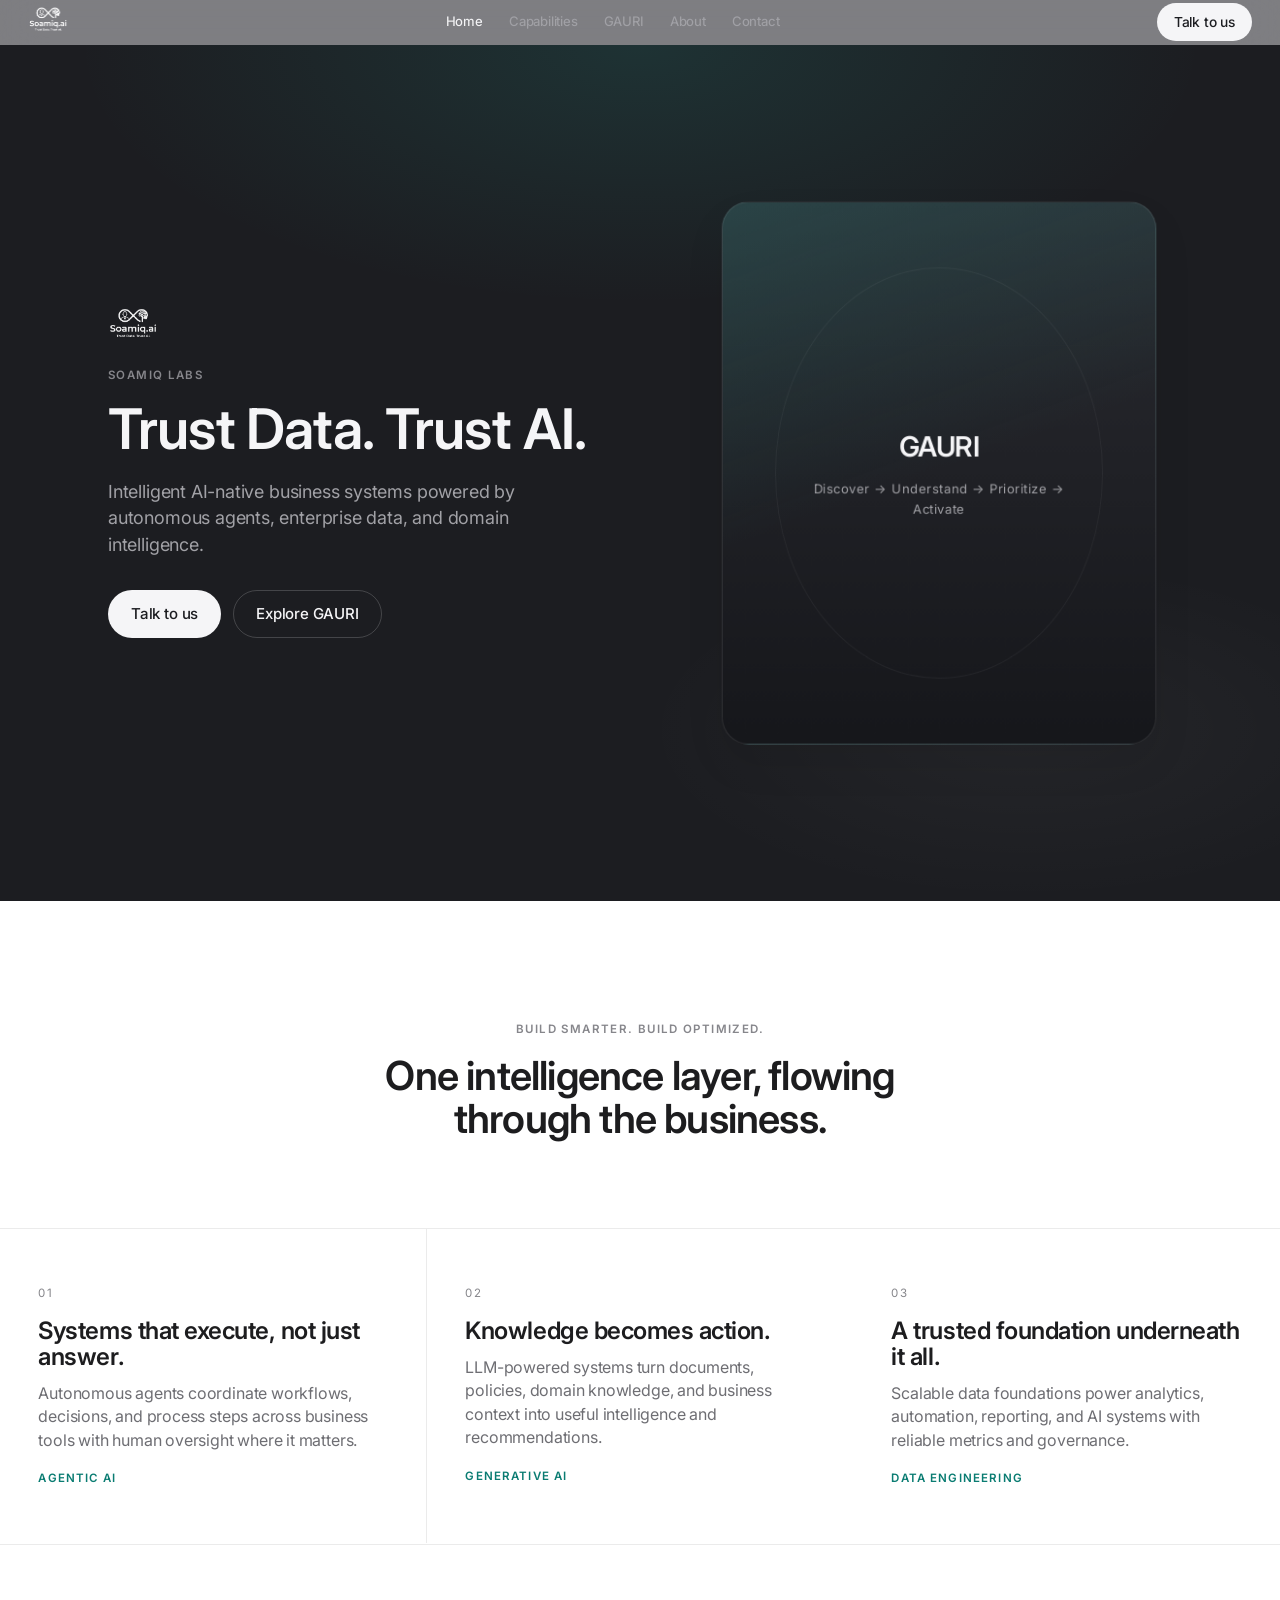
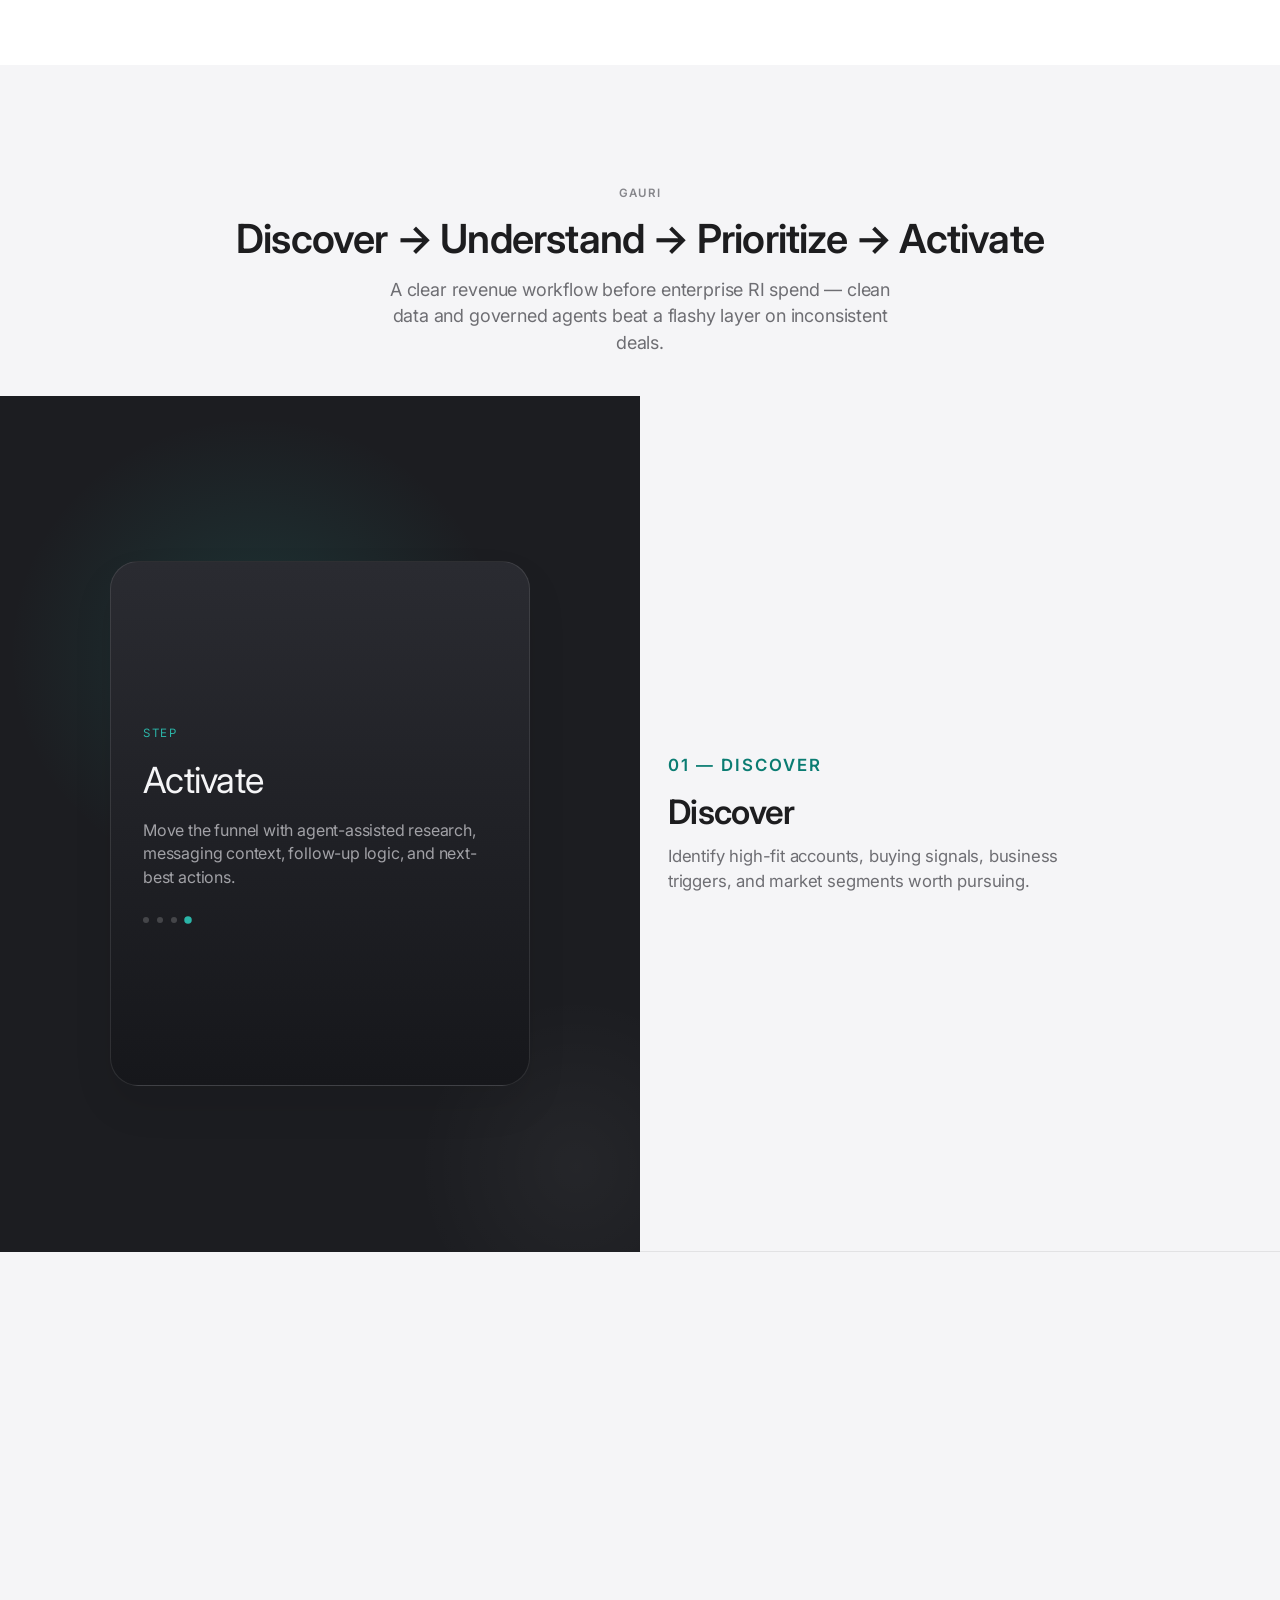
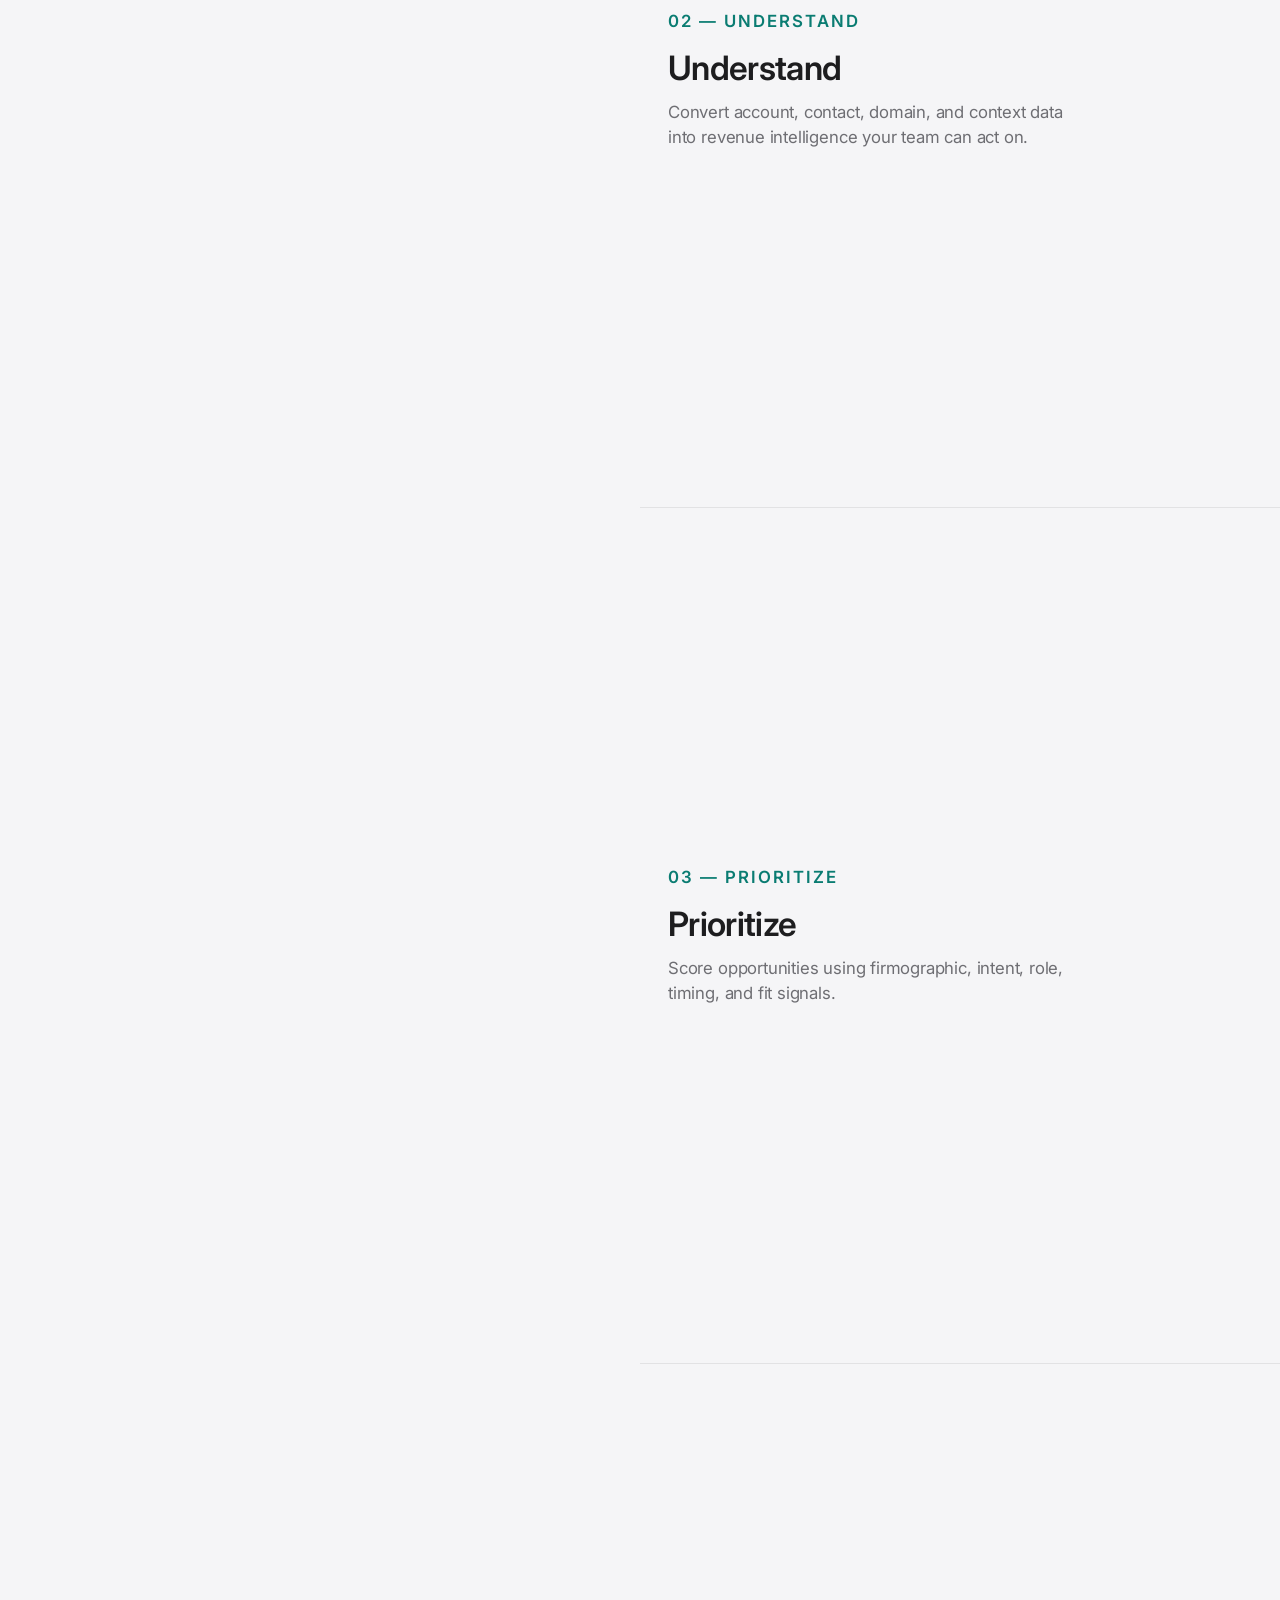
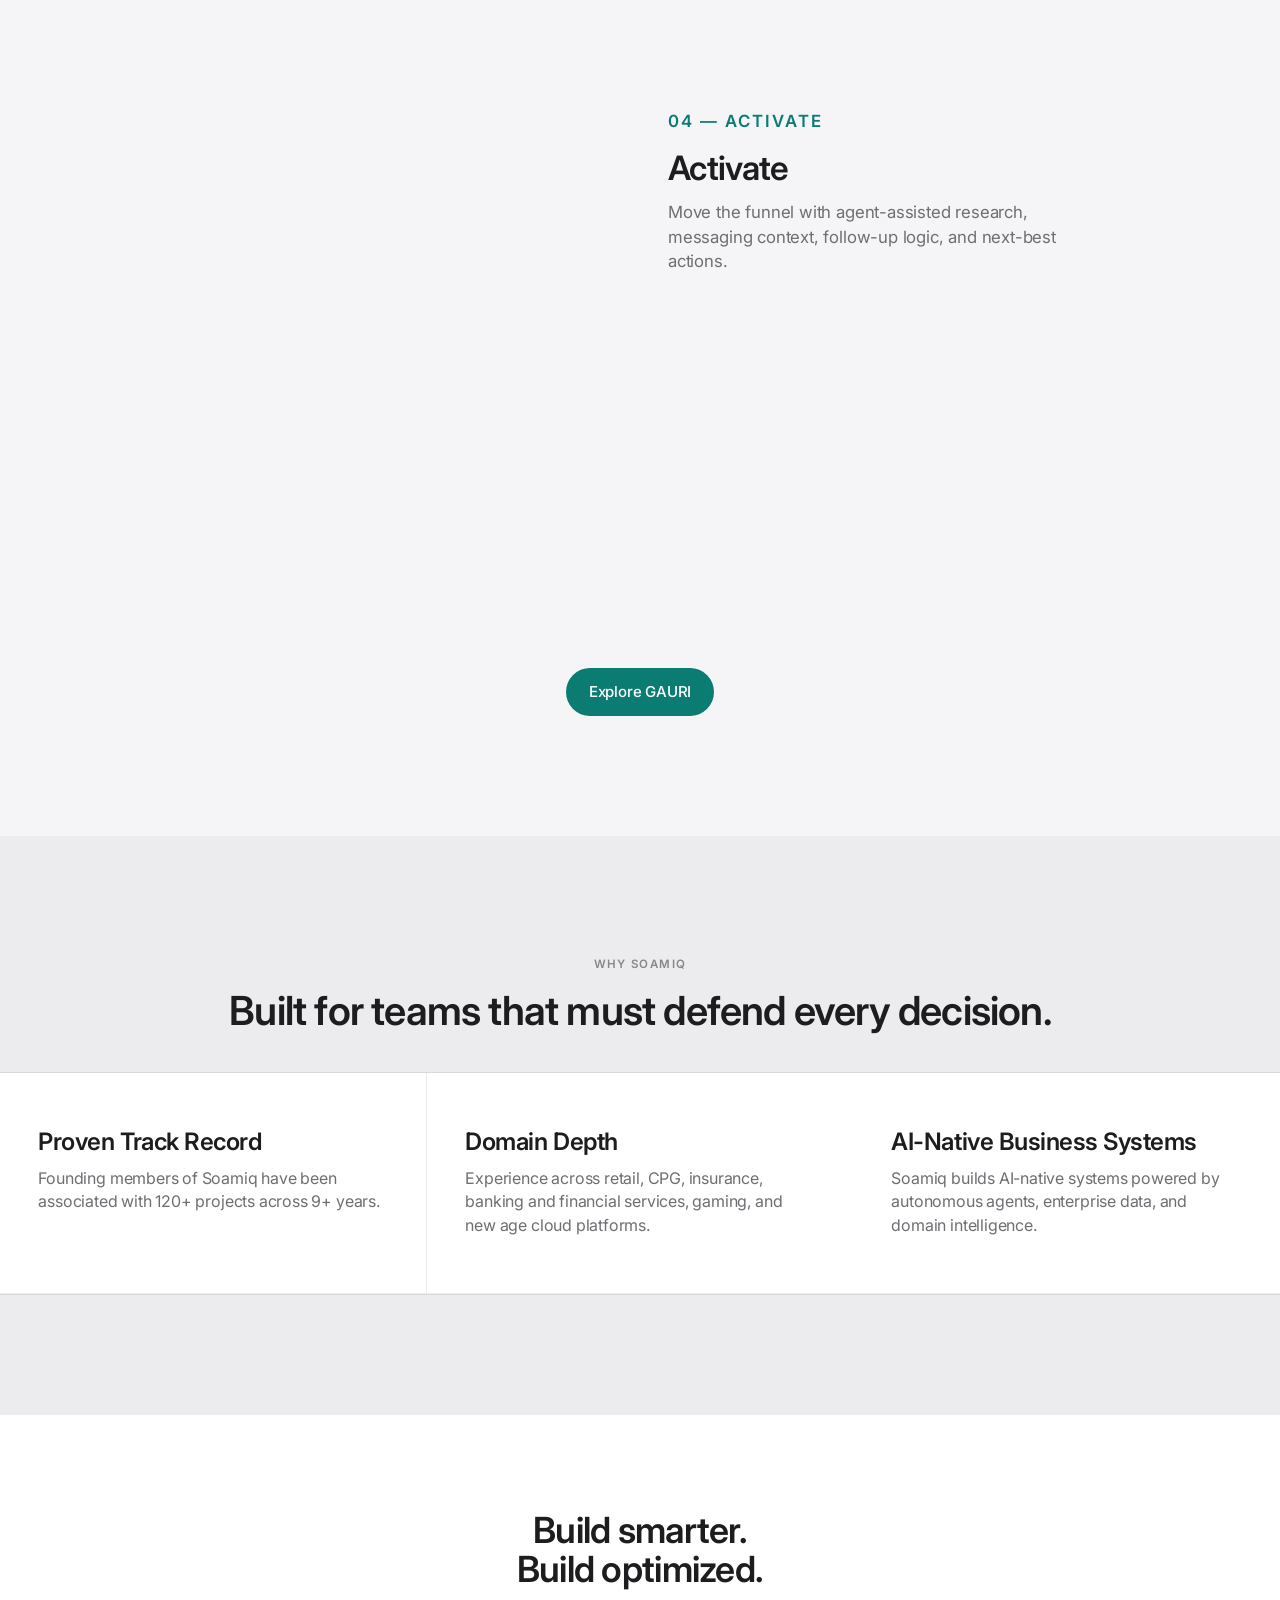
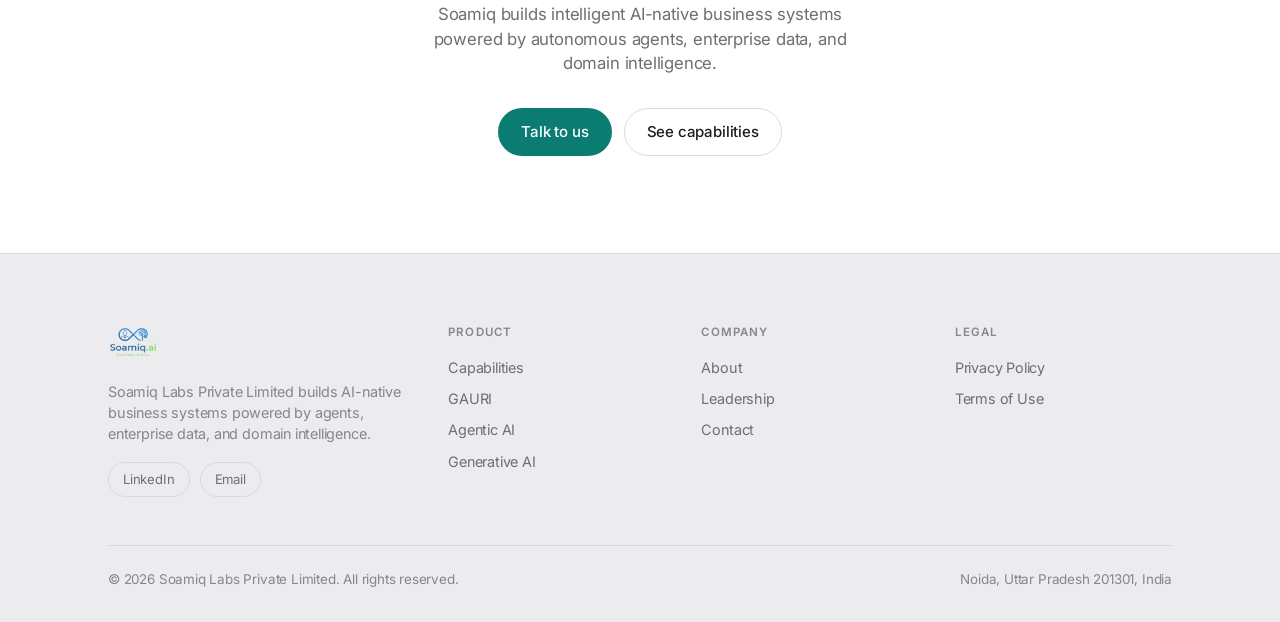
==== commit 8ed9220b: "feat: add Soamiq design tokens (Apple-system shape) Canvas #F5F5F7, immersive #1C1D21, teal accent #" ====
--- a/index.html
+++ b/index.html
@@ -6,7 +6,7 @@
   <title>Soamiq — AI-native business systems | Trust Data. Trust AI.</title>
   <meta name="description" content="Soamiq Labs builds intelligent AI-native business systems powered by autonomous agents, enterprise data, and domain intelligence. Trust Data. Trust AI. Build Smarter. Build Optimized." />
   <link rel="canonical" href="https://soamiq.ai/" />
-  <meta name="theme-color" content="#05060a" />
+  <meta name="theme-color" content="#f5f5f7" />
   <meta property="og:type" content="website" />
   <meta property="og:title" content="Soamiq — AI-native business systems" />
   <meta property="og:description" content="Trust Data. Trust AI. Build Smarter. Build Optimized." />
@@ -18,6 +18,7 @@
   <link rel="preconnect" href="https://fonts.googleapis.com" />
   <link rel="preconnect" href="https://fonts.gstatic.com" crossorigin />
   <link href="https://fonts.googleapis.com/css2?family=Inter:wght@400;500;600;700&display=swap" rel="stylesheet" />
+  <link rel="stylesheet" href="/assets/css/tokens.css" />
   <link rel="stylesheet" href="/assets/css/styles.css" />
   <script type="application/ld+json">
   {
--- a/assets/css/tokens.css
+++ b/assets/css/tokens.css
@@ -0,0 +1,81 @@
+/* ============================================================
+   SOAMIQ design tokens — Apple-system shape, Soamiq palette
+   Techniques from PDMEnt tokens.css; colors remapped (no cream/lime).
+   ============================================================ */
+:root {
+  /* Surfaces */
+  --bg-canvas: #f5f5f7;       /* default light canvas */
+  --bg-elevated: #ffffff;     /* elevated / white tiles */
+  --bg-immersive: #1c1d21;    /* dark cinema stages */
+  --bg-parchment: #ececef;    /* soft gray footer / light alt */
+  --bg-dark: var(--bg-immersive);
+  --bg-ink: #121316;
+  --bg-light: var(--bg-canvas);
+  --bg-white: var(--bg-elevated);
+
+  /* Ink pairs — light surfaces */
+  --ink: #1d1d1f;
+  --ink-soft: #6e6e73;
+  --muted: #6e6e73;
+  --faint: #86868b;
+
+  /* Ink pairs — immersive (on-dark) */
+  --ink-on-dark: #f5f5f7;
+  --muted-on-dark: #a1a1a6;
+  --faint-on-dark: #86868b;
+
+  /* Accent — one restrained teal */
+  --accent: #0a7c72;
+  --accent-dark: #065f58;     /* links on light */
+  --accent-bright: #2bb5a8;   /* on-dark accent */
+  --accent-soft: rgba(10, 124, 114, 0.12);
+
+  /* Lines (hairlines over shadows) */
+  --line: rgba(0, 0, 0, 0.08);
+  --line-strong: rgba(0, 0, 0, 0.14);
+  --line-on-dark: rgba(255, 255, 255, 0.1);
+  --line-on-dark-strong: rgba(255, 255, 255, 0.18);
+
+  /* Soft shadow — product media only */
+  --shadow-media: 0 20px 40px rgba(0, 0, 0, 0.08);
+
+  /* Type */
+  --font: "Inter", -apple-system, BlinkMacSystemFont, "Segoe UI", Roboto, sans-serif;
+  --body-size: 17px;
+  --body-lh: 1.47;
+  --body-weight: 400;
+
+  /* Chrome / space */
+  --nav-global: 44px;
+  --nav-local: 52px;
+  --nav-h: var(--nav-global);
+  --section-y: clamp(96px, 12vw, 120px);
+  --gutter: clamp(16px, 4vw, 28px);
+  --max: 980px;
+  --max-wide: 1120px;
+  --max-catalog: 1400px;
+
+  /* Radius */
+  --radius-s: 12px;
+  --radius-m: 18px;
+  --radius-l: 28px;
+  --radius-pill: 9999px;
+
+  /* Motion — Apple ease-out */
+  --ease: cubic-bezier(0.22, 1, 0.36, 1);
+  --ease-out: cubic-bezier(0.16, 1, 0.3, 1);
+  --ease-in: cubic-bezier(0.4, 0, 1, 1);
+  --fast: 180ms;
+  --med: 320ms;
+  --slow: 600ms;
+
+  --sticky-stack: 44px;
+}
+
+@media (prefers-reduced-motion: reduce) {
+  :root {
+    --fast: 0ms;
+    --med: 0ms;
+    --slow: 0ms;
+  }
+}
--- a/assets/css/styles.css
+++ b/assets/css/styles.css
@@ -1,485 +1,1104 @@
 /* ============================================================
-   SOAMIQ — Apple-like sparse redesign
-   Near-black / white, single sans, cinematic spacing.
-   Logo: use existing assets only — do not invent marks.
+   SOAMIQ — Apple-system visual v2
+   Light canvas default · immersive stages · teal accent · Inter only
    ============================================================ */
 
-:root {
-  --bg: #05060a;
-  --bg-elevated: #0b0c12;
-  --bg-soft: #10121a;
-  --surface: #12141c;
-  --surface-2: #181b26;
-  --ink: #f5f5f7;
-  --text: #f5f5f7;
-  --muted: #a1a1a6;
-  --faint: #6e6e73;
-  --line: rgba(255, 255, 255, 0.08);
-  --line-strong: rgba(255, 255, 255, 0.16);
-  --white: #ffffff;
-  --accent: #2997ff;
-  --accent-soft: rgba(41, 151, 255, 0.14);
-  --radius: 18px;
-  --radius-sm: 12px;
-  --radius-lg: 28px;
-  --max: 1120px;
-  --ease: cubic-bezier(0.16, 1, 0.3, 1);
-  --nav-h: 56px;
-}
 
 * { box-sizing: border-box; }
-html { scroll-behavior: smooth; scroll-padding-top: calc(var(--nav-h) + 24px); -webkit-text-size-adjust: 100%; }
+html {
+  scroll-behavior: smooth;
+  scroll-padding-top: calc(var(--nav-h) + 24px);
+  -webkit-text-size-adjust: 100%;
+}
 body {
   margin: 0;
-  font-family: "Inter", -apple-system, BlinkMacSystemFont, "Segoe UI", Roboto, sans-serif;
-  background: var(--bg);
-  color: var(--text);
-  line-height: 1.55;
+  font-family: var(--font);
+  font-size: var(--body-size);
+  font-weight: var(--body-weight);
+  line-height: var(--body-lh);
+  background: var(--bg-canvas);
+  color: var(--ink);
   -webkit-font-smoothing: antialiased;
   -moz-osx-font-smoothing: grayscale;
   overflow-x: hidden;
   letter-spacing: -0.011em;
 }
 h1, h2, h3, h4 {
-  font-family: "Inter", -apple-system, BlinkMacSystemFont, sans-serif;
+  font-family: var(--font);
   margin: 0;
-  line-height: 1.05;
-  letter-spacing: -0.04em;
+  line-height: 1.08;
+  letter-spacing: -0.02em;
   font-weight: 600;
-  color: var(--ink);
+  color: inherit;
 }
 p { margin: 0; }
 a { color: inherit; text-decoration: none; }
 img, svg { display: block; max-width: 100%; }
 ul, ol { margin: 0; padding: 0; }
 
-.container { width: 100%; max-width: var(--max); margin: 0 auto; padding: 0 28px; }
-.skip-link { position: absolute; left: -999px; top: 0; z-index: 400; background: var(--accent); color: #fff; padding: 10px 16px; border-radius: 0 0 8px 0; }
+.container {
+  width: 100%;
+  max-width: var(--max-wide);
+  margin: 0 auto;
+  padding: 0 var(--gutter);
+}
+.wrap {
+  width: 100%;
+  max-width: var(--max);
+  margin: 0 auto;
+  padding: 0 var(--gutter);
+}
+.skip-link {
+  position: absolute; left: -999px; top: 0; z-index: 400;
+  background: var(--accent); color: #fff; padding: 10px 16px; border-radius: 0 0 8px 0;
+}
 .skip-link:focus { left: 0; }
-.progress { position: fixed; top: 0; left: 0; height: 2px; width: 0; z-index: 300; background: var(--accent); transition: width .1s linear; }
-
-/* ---------- Buttons ---------- */
+.progress {
+  position: fixed; top: 0; left: 0; height: 2px; width: 0; z-index: 300;
+  background: var(--accent); transition: width .1s linear;
+}
+
+/* ---------- Buttons (pills) ---------- */
 .btn {
-  --py: 14px; --px: 26px;
+  --py: 12px; --px: 22px;
   display: inline-flex; align-items: center; justify-content: center; gap: 8px;
-  padding: var(--py) var(--px); border-radius: 980px; font-weight: 500; font-size: 0.95rem;
-  border: 1px solid transparent; cursor: pointer; white-space: nowrap; color: var(--text);
-  transition: transform .35s var(--ease), background .25s, border-color .25s, color .25s, opacity .25s;
-}
-.btn--sm { --py: 9px; --px: 18px; font-size: 0.88rem; }
+  padding: var(--py) var(--px);
+  border-radius: var(--radius-pill);
+  font-weight: 500; font-size: 0.94rem;
+  border: 1px solid transparent; cursor: pointer; white-space: nowrap;
+  transition:
+    transform var(--fast) var(--ease-out),
+    background var(--fast),
+    border-color var(--fast),
+    color var(--fast),
+    opacity var(--fast);
+  min-height: 44px;
+}
+.btn--sm { --py: 8px; --px: 16px; font-size: 0.86rem; min-height: 36px; }
 .btn--block { width: 100%; }
-.btn--primary { background: var(--white); color: #05060a; }
-.btn--primary:hover { transform: translateY(-1px); opacity: 0.92; }
-.btn--ghost { background: transparent; color: var(--text); border-color: var(--line-strong); }
-.btn--ghost:hover { border-color: rgba(255,255,255,0.4); transform: translateY(-1px); }
-.btn--text { background: transparent; color: var(--accent); padding-inline: 0; border: 0; }
+.btn--primary {
+  background: var(--accent);
+  color: #fff;
+}
+.btn--primary:hover { background: var(--accent-dark); transform: scale(0.98); }
+.btn--ghost {
+  background: transparent;
+  color: var(--ink);
+  border-color: var(--line-strong);
+}
+.btn--ghost:hover { border-color: var(--ink); transform: scale(0.98); }
+.btn--text { background: transparent; color: var(--accent-dark); padding-inline: 0; border: 0; min-height: auto; }
 .btn--text:hover { opacity: 0.8; }
 
-/* ---------- Type ---------- */
-.eyebrow { text-transform: uppercase; letter-spacing: .14em; font-size: .72rem; font-weight: 600; color: var(--faint); margin: 0 0 18px; }
-.section { padding: 140px 0; position: relative; }
-.section--tight { padding: 100px 0; }
-.section--alt { background: var(--bg-elevated); }
-.section--white { background: var(--bg-soft); }
-.section__head { max-width: 720px; margin: 0 auto 72px; text-align: center; }
-.section__title { font-size: clamp(2rem, 4.4vw, 3.4rem); }
-.lead { font-size: 1.2rem; color: var(--muted); margin-top: 18px; line-height: 1.5; font-weight: 400; }
-.lead--center { max-width: 48ch; margin-inline: auto; }
+/* On immersive surfaces */
+.tile--immersive .btn--primary,
+.stage--immersive .btn--primary,
+.gnav--on-dark .btn--primary {
+  background: var(--ink-on-dark);
+  color: var(--bg-immersive);
+}
+.tile--immersive .btn--primary:hover,
+.stage--immersive .btn--primary:hover {
+  opacity: 0.92;
+  background: var(--ink-on-dark);
+}
+.tile--immersive .btn--ghost,
+.stage--immersive .btn--ghost {
+  color: var(--ink-on-dark);
+  border-color: var(--line-on-dark-strong);
+}
+.tile--immersive .btn--ghost:hover,
+.stage--immersive .btn--ghost:hover {
+  border-color: rgba(255,255,255,0.5);
+}
+
+/* ---------- Type helpers ---------- */
+.eyebrow {
+  text-transform: uppercase; letter-spacing: .12em;
+  font-size: .72rem; font-weight: 600; color: var(--faint); margin: 0 0 16px;
+}
+.lede {
+  font-size: 1.125rem; color: var(--muted); margin-top: 16px;
+  line-height: 1.47; font-weight: 400; max-width: 48ch;
+}
+.lede--center { margin-inline: auto; text-align: center; }
 .muted { color: var(--muted); }
-.grad-text { color: var(--ink); }
 .chip {
   display: inline-flex; align-items: center; gap: 8px;
-  padding: 7px 14px; border-radius: 980px; font-size: .78rem; font-weight: 500;
-  color: var(--muted); background: rgba(255,255,255,0.04); border: 1px solid var(--line);
+  padding: 7px 14px; border-radius: var(--radius-pill);
+  font-size: .78rem; font-weight: 500;
+  color: var(--muted); background: rgba(0,0,0,0.03); border: 1px solid var(--line);
 }
 .chip .dot { width: 6px; height: 6px; border-radius: 50%; background: var(--accent); }
 
-/* ---------- Brand / logo slots (existing assets only) ---------- */
+/* ---------- Brand / logo slots ---------- */
 .brand { display: inline-flex; align-items: center; }
 .brand__img {
-  height: 28px; width: auto; display: block;
-  /* temporary placeholder until official dark-ready wordmark arrives */
+  height: 26px; width: auto; display: block;
+  /* placeholder wordmark — invert only on dark surfaces */
+  opacity: 0.96;
+}
+.tile--immersive .brand__img,
+.stage--immersive .brand__img,
+.gnav--on-dark .brand__img,
+.footer--parchment .brand__img {
+  /* light wordmark on dark; dark on parchment stays as-is */
+}
+.tile--immersive .brand__img,
+.stage--immersive .brand__img,
+.gnav--on-dark .brand__img {
   filter: brightness(0) invert(1);
-  opacity: 0.96;
-}
-.footer .brand__img { height: 36px; }
-.logo-slot {
-  display: inline-flex; align-items: center; justify-content: center;
-  min-height: 28px;
-}
-.logo-slot--hero {
-  margin-bottom: 36px;
-}
-.logo-slot--hero .brand__img { height: 36px; }
-.nav__inner a:hover .brand__img { opacity: .7; }
-
-/* ---------- Nav ---------- */
+}
+.footer .brand__img { height: 32px; }
+.logo-slot { display: inline-flex; align-items: center; justify-content: center; min-height: 28px; }
+.logo-slot--hero { margin-bottom: 28px; }
+.logo-slot--hero .brand__img { height: 32px; }
+.gnav a:hover .brand__img { opacity: .7; }
+
+/* ============================================================
+   Global nav — frosted sticky ~44px
+   ============================================================ */
+.gnav,
 .nav {
   position: sticky; top: 0; z-index: 200;
-  transition: background .35s var(--ease), border-color .35s;
+  transition: background var(--med) var(--ease-out), border-color var(--med), color var(--med);
   border-bottom: 1px solid transparent;
-  backdrop-filter: saturate(160%) blur(20px);
-  -webkit-backdrop-filter: saturate(160%) blur(20px);
-  background: rgba(5, 6, 10, 0.72);
-}
-.nav.is-scrolled { background: rgba(5, 6, 10, 0.88); border-bottom-color: var(--line); }
-.nav__inner { display: flex; align-items: center; justify-content: space-between; height: var(--nav-h); gap: 20px; }
-.nav__links { display: flex; align-items: center; gap: 28px; }
-.nav__links a { font-size: .88rem; color: var(--muted); transition: color .2s; font-weight: 450; }
+  backdrop-filter: saturate(180%) blur(20px);
+  -webkit-backdrop-filter: saturate(180%) blur(20px);
+  background: rgba(245, 245, 247, 0.72);
+  color: var(--ink);
+}
+.gnav.is-scrolled,
+.nav.is-scrolled {
+  background: rgba(245, 245, 247, 0.88);
+  border-bottom-color: var(--line);
+}
+/* Progressive chrome: slightly more transparent over immersive hero */
+body.has-immersive-hero .gnav:not(.is-scrolled),
+body.has-immersive-hero .nav:not(.is-scrolled) {
+  background: rgba(28, 29, 33, 0.55);
+  color: var(--ink-on-dark);
+}
+body.has-immersive-hero .gnav:not(.is-scrolled) .brand__img,
+body.has-immersive-hero .nav:not(.is-scrolled) .brand__img {
+  filter: brightness(0) invert(1);
+}
+body.has-immersive-hero .gnav:not(.is-scrolled) .gnav__links a,
+body.has-immersive-hero .nav:not(.is-scrolled) .nav__links a {
+  color: var(--muted-on-dark);
+}
+body.has-immersive-hero .gnav:not(.is-scrolled) .gnav__links a:hover,
+body.has-immersive-hero .gnav:not(.is-scrolled) .gnav__links a.is-active,
+body.has-immersive-hero .nav:not(.is-scrolled) .nav__links a:hover,
+body.has-immersive-hero .nav:not(.is-scrolled) .nav__links a.is-active {
+  color: var(--ink-on-dark);
+}
+body.has-immersive-hero .gnav:not(.is-scrolled) .nav__toggle span,
+body.has-immersive-hero .nav:not(.is-scrolled) .nav__toggle span {
+  background: var(--ink-on-dark);
+}
+body.has-immersive-hero .gnav:not(.is-scrolled) .btn--primary,
+body.has-immersive-hero .nav:not(.is-scrolled) .btn--primary {
+  background: var(--ink-on-dark);
+  color: var(--bg-immersive);
+}
+
+.gnav__inner,
+.nav__inner {
+  display: flex; align-items: center; justify-content: space-between;
+  height: var(--nav-h); gap: 20px;
+  max-width: var(--max-catalog);
+  margin: 0 auto;
+  padding: 0 var(--gutter);
+}
+.gnav__links,
+.nav__links { display: flex; align-items: center; gap: 26px; }
+.gnav__links a,
+.nav__links a {
+  font-size: .82rem; color: var(--muted);
+  transition: color var(--fast); font-weight: 450;
+}
+.gnav__links a:hover, .gnav__links a.is-active,
 .nav__links a:hover, .nav__links a.is-active { color: var(--ink); }
+.gnav__actions,
 .nav__actions { display: flex; align-items: center; gap: 12px; }
-.nav__toggle { display: none; flex-direction: column; gap: 5px; background: none; border: 0; cursor: pointer; padding: 8px; }
-.nav__toggle span { width: 20px; height: 1.5px; background: var(--ink); border-radius: 2px; transition: transform .3s, opacity .3s; }
+.nav__toggle {
+  display: none; flex-direction: column; gap: 5px;
+  background: none; border: 0; cursor: pointer; padding: 8px;
+}
+.nav__toggle span {
+  width: 18px; height: 1.5px; background: currentColor; border-radius: 2px;
+  transition: transform var(--med), opacity var(--med);
+}
 .nav__toggle[aria-expanded="true"] span:nth-child(1) { transform: translateY(6.5px) rotate(45deg); }
 .nav__toggle[aria-expanded="true"] span:nth-child(2) { opacity: 0; }
 .nav__toggle[aria-expanded="true"] span:nth-child(3) { transform: translateY(-6.5px) rotate(-45deg); }
-.nav__mobile { display: none; flex-direction: column; padding: 8px 28px 22px; background: rgba(5,6,10,0.96); border-bottom: 1px solid var(--line); }
-.nav__mobile a { padding: 14px 0; color: var(--muted); border-bottom: 1px solid var(--line); font-size: 1rem; }
+.nav__mobile {
+  display: none; flex-direction: column;
+  padding: 8px var(--gutter) 22px;
+  background: rgba(245,245,247,0.96);
+  border-bottom: 1px solid var(--line);
+  color: var(--ink);
+}
+.nav__mobile a {
+  padding: 14px 0; color: var(--muted); border-bottom: 1px solid var(--line); font-size: 1rem;
+}
 .nav__mobile a:last-of-type { border-bottom: 0; }
 .nav__mobile .btn { margin-top: 14px; }
 .nav__mobile.is-open { display: flex; }
 
-/* ---------- Sparse homepage stages (one idea / viewport) ---------- */
+/* Optional local nav */
+.lnav {
+  position: sticky; top: var(--nav-h); z-index: 190;
+  height: var(--nav-local);
+  backdrop-filter: saturate(180%) blur(20px);
+  -webkit-backdrop-filter: saturate(180%) blur(20px);
+  background: rgba(245, 245, 247, 0.86);
+  border-bottom: 1px solid var(--line);
+  display: flex; align-items: center;
+}
+.lnav__inner {
+  display: flex; align-items: center; justify-content: space-between;
+  width: 100%; max-width: var(--max-catalog); margin: 0 auto; padding: 0 var(--gutter); gap: 16px;
+}
+.lnav__title { font-size: .95rem; font-weight: 600; letter-spacing: -0.02em; }
+.lnav__links { display: flex; gap: 20px; flex-wrap: wrap; }
+.lnav__links a { font-size: .82rem; color: var(--muted); }
+.lnav__links a:hover, .lnav__links a.is-active { color: var(--ink); }
+
+/* ============================================================
+   Full-bleed tiles — color change = divider, 0 gap
+   ============================================================ */
+.tile {
+  position: relative;
+  width: 100%;
+  padding: var(--section-y) 0;
+  margin: 0;
+}
+.tile--canvas { background: var(--bg-canvas); color: var(--ink); }
+.tile--white { background: var(--bg-elevated); color: var(--ink); }
+.tile--parchment { background: var(--bg-parchment); color: var(--ink); }
+.tile--immersive {
+  background: var(--bg-immersive);
+  color: var(--ink-on-dark);
+}
+.tile--immersive .eyebrow { color: var(--faint-on-dark); }
+.tile--immersive .lede,
+.tile--immersive .muted { color: var(--muted-on-dark); }
+.tile--immersive .chip {
+  color: var(--muted-on-dark);
+  background: rgba(255,255,255,0.06);
+  border-color: var(--line-on-dark);
+}
+
+/* Soft radial light/depth on immersive (not flat fill) */
+.tile--immersive.tile--lit::before,
+.stage--immersive.stage--lit::before {
+  content: "";
+  position: absolute; inset: 0; pointer-events: none;
+  background:
+    radial-gradient(ellipse 80% 55% at 50% 0%, rgba(43, 181, 168, 0.14), transparent 55%),
+    radial-gradient(ellipse 60% 40% at 80% 80%, rgba(255,255,255,0.04), transparent 50%);
+}
+.tile--immersive > *,
+.stage--immersive > * { position: relative; z-index: 1; }
+
+.block { padding: var(--section-y) 0; }
+.section { padding: var(--section-y) 0; position: relative; }
+.section--tight { padding: clamp(64px, 8vw, 96px) 0; }
+.section--alt { background: var(--bg-parchment); }
+.section--white { background: var(--bg-elevated); }
+.section__head { max-width: 640px; margin: 0 auto 56px; text-align: center; }
+.section__title { font-size: clamp(1.75rem, 3.5vw, 2.5rem); letter-spacing: -0.02em; }
+.lead { font-size: 1.125rem; color: var(--muted); margin-top: 16px; line-height: 1.47; font-weight: 400; }
+.lead--center { max-width: 48ch; margin-inline: auto; }
+
+/* ============================================================
+   Home stages
+   ============================================================ */
 .stage-view {
-  min-height: calc(100vh - var(--nav-h));
+  min-height: calc(100svh - var(--nav-h));
   display: flex; align-items: center;
-  padding: 80px 0;
+  padding: var(--section-y) 0;
   position: relative;
 }
 .stage-view--center { text-align: center; }
 .stage-view--center .container { max-width: 920px; }
 .stage-view__kicker {
-  font-size: clamp(2.8rem, 8vw, 5.6rem);
+  font-size: clamp(2.5rem, 6vw, 3.5rem);
   font-weight: 600;
-  letter-spacing: -0.045em;
-  line-height: 1.02;
-  color: var(--ink);
+  letter-spacing: -0.02em;
+  line-height: 1.05;
+}
+@media (min-width: 868px) {
+  .stage-view__kicker,
+  .hero-apple__title {
+    font-size: clamp(3rem, 5vw, 3.5rem); /* ~48–56px desktop */
+  }
 }
 .stage-view__sub {
-  margin: 28px auto 0;
-  max-width: 36ch;
-  font-size: 1.25rem;
+  margin: 22px auto 0;
+  max-width: 38ch;
+  font-size: 1.125rem;
   color: var(--muted);
-  line-height: 1.45;
-}
-.stage-view__cta { margin-top: 40px; display: flex; justify-content: center; gap: 14px; flex-wrap: wrap; }
+  line-height: 1.47;
+}
+.tile--immersive .stage-view__sub { color: var(--muted-on-dark); }
+.stage-view__cta {
+  margin-top: 36px; display: flex; justify-content: center; gap: 12px; flex-wrap: wrap;
+}
+
+/* Apple-like hero with product object */
+.hero-apple {
+  min-height: calc(100svh - var(--nav-h));
+  display: flex; align-items: center;
+  padding: clamp(64px, 10vw, 120px) 0;
+  position: relative;
+  overflow: hidden;
+}
+.hero-apple__inner {
+  display: grid;
+  grid-template-columns: 1.1fr 0.9fr;
+  gap: 48px;
+  align-items: center;
+  width: 100%;
+}
+.hero-apple__title {
+  font-size: clamp(2.5rem, 6vw, 3.5rem);
+  font-weight: 600;
+  letter-spacing: -0.02em;
+  line-height: 1.05;
+  margin-top: 8px;
+}
+.hero-apple__desc {
+  margin-top: 20px;
+  font-size: 1.125rem;
+  color: var(--muted-on-dark);
+  max-width: 40ch;
+  line-height: 1.47;
+}
+.hero-apple__cta {
+  display: flex; gap: 12px; flex-wrap: wrap; margin-top: 32px;
+}
+.hero-apple__media {
+  position: relative;
+  aspect-ratio: 4 / 5;
+  max-height: min(560px, 70vh);
+  border-radius: var(--radius-l);
+  background:
+    linear-gradient(160deg, rgba(43,181,168,0.18), transparent 50%),
+    linear-gradient(180deg, #2a2b31, #16171b);
+  border: 1px solid var(--line-on-dark);
+  box-shadow: var(--shadow-media);
+  display: grid; place-items: center;
+  overflow: hidden;
+}
+.hero-apple__object {
+  width: 72%;
+  max-width: 280px;
+  text-align: center;
+}
+.hero-apple__object-mark {
+  font-size: clamp(1.4rem, 3vw, 1.8rem);
+  font-weight: 600;
+  letter-spacing: -0.02em;
+  color: var(--ink-on-dark);
+  margin-bottom: 12px;
+}
+.hero-apple__object-flow {
+  font-size: .82rem;
+  color: var(--muted-on-dark);
+  letter-spacing: 0.04em;
+  line-height: 1.6;
+}
+.hero-apple__object-ring {
+  position: absolute;
+  inset: 12%;
+  border-radius: 50%;
+  border: 1px solid var(--line-on-dark);
+  opacity: 0.5;
+  pointer-events: none;
+}
+
+/* Highlight tiles (light) — pillars / lockups */
+.highlight-grid {
+  display: grid;
+  grid-template-columns: repeat(3, 1fr);
+  gap: 0;
+  border-top: 1px solid var(--line);
+  border-bottom: 1px solid var(--line);
+}
+.highlight-card {
+  padding: clamp(36px, 5vw, 56px) clamp(24px, 3vw, 40px);
+  border-right: 1px solid var(--line);
+  background: var(--bg-elevated);
+}
+.highlight-card:last-child { border-right: 0; }
+.highlight-card__idx {
+  font-size: .72rem; letter-spacing: .12em; text-transform: uppercase;
+  color: var(--faint); margin-bottom: 16px;
+}
+.highlight-card h3 {
+  font-size: clamp(1.25rem, 2vw, 1.5rem);
+  margin-bottom: 12px;
+  letter-spacing: -0.02em;
+}
+.highlight-card p { color: var(--muted); font-size: 1rem; max-width: 36ch; }
+.highlight-card__label {
+  margin-top: 18px; font-size: .72rem; letter-spacing: .1em;
+  text-transform: uppercase; color: var(--accent); font-weight: 600;
+}
 
 .pillar-rail { display: grid; gap: 0; max-width: 820px; margin: 0 auto; }
 .pillar-row {
-  display: grid; grid-template-columns: 120px 1fr; gap: 32px;
-  padding: 48px 0;
+  display: grid; grid-template-columns: 100px 1fr; gap: 28px;
+  padding: 40px 0;
   border-top: 1px solid var(--line);
   align-items: start;
 }
 .pillar-row:last-child { border-bottom: 1px solid var(--line); }
-.pillar-row__idx { font-size: .8rem; letter-spacing: .12em; text-transform: uppercase; color: var(--faint); padding-top: 8px; }
-.pillar-row h3 { font-size: clamp(1.5rem, 3vw, 2rem); margin-bottom: 12px; }
-.pillar-row p { color: var(--muted); font-size: 1.08rem; max-width: 48ch; }
-
+.pillar-row__idx {
+  font-size: .78rem; letter-spacing: .12em; text-transform: uppercase;
+  color: var(--faint); padding-top: 6px;
+}
+.pillar-row h3 { font-size: clamp(1.35rem, 2.5vw, 1.75rem); margin-bottom: 10px; }
+.pillar-row p { color: var(--muted); font-size: 1.05rem; max-width: 48ch; }
+
+/* Home GAURI tease card */
 .gauri-stage {
-  border: 1px solid var(--line);
-  border-radius: var(--radius-lg);
-  background: linear-gradient(180deg, rgba(255,255,255,0.03), rgba(255,255,255,0.01));
+  border: 1px solid var(--line-on-dark);
+  border-radius: var(--radius-l);
+  background: rgba(255,255,255,0.03);
   padding: clamp(40px, 6vw, 72px);
   text-align: center;
 }
-.gauri-stage__label { font-size: .78rem; letter-spacing: .16em; text-transform: uppercase; color: var(--accent); margin-bottom: 20px; }
-.gauri-stage h2 { font-size: clamp(1.8rem, 4vw, 2.8rem); max-width: 18ch; margin: 0 auto; }
-.gauri-stage p { margin: 20px auto 0; max-width: 42ch; color: var(--muted); font-size: 1.12rem; }
+.gauri-stage__label {
+  font-size: .78rem; letter-spacing: .14em; text-transform: uppercase;
+  color: var(--accent-bright); margin-bottom: 18px;
+}
+.gauri-stage h2 {
+  font-size: clamp(1.6rem, 3.5vw, 2.4rem);
+  max-width: 18ch; margin: 0 auto; letter-spacing: -0.02em;
+}
+.gauri-stage p {
+  margin: 18px auto 0; max-width: 42ch;
+  color: var(--muted-on-dark); font-size: 1.05rem;
+}
 .gauri-stage__flow {
-  display: flex; flex-wrap: wrap; justify-content: center; gap: 10px 8px;
-  margin: 36px 0 0; color: var(--faint); font-size: .92rem; font-weight: 500;
-}
-.gauri-stage__flow span { color: var(--ink); }
-.gauri-stage__flow i { font-style: normal; color: var(--faint); margin: 0 4px; }
-.gauri-stage .btn { margin-top: 36px; }
-
-/* ---------- Legacy / shared hero ---------- */
+  display: flex; flex-wrap: wrap; justify-content: center; gap: 8px;
+  margin: 32px 0 0; color: var(--faint-on-dark); font-size: .9rem; font-weight: 500;
+}
+.gauri-stage__flow span { color: var(--ink-on-dark); }
+.gauri-stage__flow i { font-style: normal; color: var(--faint-on-dark); margin: 0 4px; }
+.gauri-stage .btn { margin-top: 32px; }
+
+/* Action band (white) */
+.cta-band {
+  position: relative; overflow: hidden;
+  padding: clamp(64px, 8vw, 96px) var(--gutter);
+  text-align: center;
+  background: var(--bg-elevated);
+  color: var(--ink);
+  border: 0;
+  border-radius: 0;
+}
+.cta-band h2 {
+  font-size: clamp(1.6rem, 3vw, 2.25rem);
+  letter-spacing: -0.02em;
+}
+.cta-band p {
+  color: var(--muted); margin: 14px auto 28px;
+  max-width: 42ch; font-size: 1.05rem;
+}
+.cta-band .hero__cta,
+.cta-band .hero-apple__cta { justify-content: center; }
+
+/* ============================================================
+   Sticky storytelling (GAURI how-it-works)
+   ============================================================ */
+.sticky-story {
+  position: relative;
+  display: grid;
+  grid-template-columns: 1fr 1fr;
+  gap: 0;
+  min-height: 100vh;
+}
+.sticky-story__media {
+  position: sticky;
+  top: var(--nav-h);
+  height: calc(100svh - var(--nav-h));
+  display: flex; align-items: center; justify-content: center;
+  padding: 48px var(--gutter);
+  background: var(--bg-immersive);
+  color: var(--ink-on-dark);
+  overflow: hidden;
+}
+.sticky-story__media::before {
+  content: "";
+  position: absolute; inset: 0; pointer-events: none;
+  background:
+    radial-gradient(ellipse 70% 50% at 40% 30%, rgba(43,181,168,0.16), transparent 55%),
+    radial-gradient(ellipse 50% 40% at 90% 90%, rgba(255,255,255,0.04), transparent 50%);
+}
+.sticky-story__panel {
+  position: relative; z-index: 1;
+  width: 100%; max-width: 420px;
+  aspect-ratio: 4 / 5;
+  border-radius: var(--radius-l);
+  border: 1px solid var(--line-on-dark);
+  background: linear-gradient(180deg, #2a2b31, #16171b);
+  box-shadow: var(--shadow-media);
+  display: flex; flex-direction: column; justify-content: center;
+  padding: 40px 32px;
+  text-align: left;
+}
+.sticky-story__step-label {
+  font-size: .72rem; letter-spacing: .14em; text-transform: uppercase;
+  color: var(--accent-bright); margin-bottom: 12px;
+}
+.sticky-story__step-title {
+  font-size: clamp(1.75rem, 3vw, 2.25rem);
+  letter-spacing: -0.02em;
+  margin-bottom: 12px;
+}
+.sticky-story__step-body {
+  color: var(--muted-on-dark); font-size: 1rem; line-height: 1.47;
+}
+.sticky-story__dots {
+  display: flex; gap: 8px; margin-top: 28px;
+}
+.sticky-story__dots span {
+  width: 6px; height: 6px; border-radius: 50%;
+  background: var(--line-on-dark-strong);
+  transition: background var(--med) var(--ease-out), transform var(--med) var(--ease-out);
+}
+.sticky-story__dots span.is-active {
+  background: var(--accent-bright);
+  transform: scale(1.25);
+}
+.sticky-story__copy {
+  background: var(--bg-canvas);
+  color: var(--ink);
+}
+.sticky-story__chapter {
+  min-height: calc(100svh - var(--nav-h));
+  display: flex; align-items: center;
+  padding: 80px var(--gutter);
+  border-bottom: 1px solid var(--line);
+}
+.sticky-story__chapter:last-child { border-bottom: 0; }
+.sticky-story__chapter-inner { max-width: 420px; }
+.sticky-story__chapter .eyebrow { color: var(--accent); }
+.sticky-story__chapter h3 {
+  font-size: clamp(1.6rem, 3vw, 2.1rem);
+  margin-bottom: 14px;
+  letter-spacing: -0.02em;
+}
+.sticky-story__chapter p { color: var(--muted); font-size: 1.05rem; }
+
+/* Chapter spy rail (optional) */
+.spy-rail {
+  position: fixed;
+  right: 20px;
+  top: 50%;
+  transform: translateY(-50%);
+  z-index: 150;
+  display: none;
+  flex-direction: column;
+  gap: 10px;
+  opacity: 0;
+  transition: opacity var(--med) var(--ease-out);
+}
+.spy-rail.is-visible { opacity: 1; }
+.spy-rail a {
+  display: flex; align-items: center; gap: 10px;
+  font-size: .7rem; color: var(--faint);
+  writing-mode: horizontal-tb;
+}
+.spy-rail a::before {
+  content: "";
+  width: 6px; height: 6px; border-radius: 50%;
+  background: var(--line-strong);
+  flex-shrink: 0;
+  transition: background var(--fast), transform var(--fast);
+}
+.spy-rail a.is-active { color: var(--ink); }
+.spy-rail a.is-active::before {
+  background: var(--accent);
+  transform: scale(1.3);
+}
+@media (min-width: 1080px) {
+  .spy-rail { display: flex; }
+}
+
+/* ============================================================
+   Capability chapters — sparse full-bleed, not card grid
+   ============================================================ */
+.chapters { display: grid; gap: 0; }
+.chapter {
+  display: grid;
+  grid-template-columns: 1fr 1.15fr;
+  gap: clamp(32px, 5vw, 64px);
+  padding: clamp(72px, 10vw, 112px) 0;
+  border-top: 1px solid var(--line);
+  align-items: start;
+}
+.chapter:last-child { border-bottom: 1px solid var(--line); }
+.chapter:nth-child(even) {
+  /* alternating feel via parent tile or subtle parchment band */
+}
+.chapter__meta { position: sticky; top: calc(var(--nav-h) + 40px); }
+.chapter__tag {
+  font-size: .72rem; letter-spacing: .14em; text-transform: uppercase;
+  color: var(--faint); margin-bottom: 14px;
+}
+.chapter h3 {
+  font-size: clamp(1.5rem, 3vw, 2.1rem);
+  letter-spacing: -0.02em;
+}
+.chapter p {
+  color: var(--muted); font-size: 1.05rem; margin-top: 14px; max-width: 42ch;
+}
+.chapter__list { list-style: none; margin-top: 8px; display: grid; gap: 0; }
+.chapter__list li {
+  padding: 16px 0;
+  border-bottom: 1px solid var(--line);
+  color: var(--ink); font-size: .98rem;
+}
+.chapter__list li:last-child { border-bottom: 0; }
+.chapter--product {
+  grid-template-columns: 1fr;
+  text-align: center;
+  padding: clamp(80px, 10vw, 120px) 0;
+}
+.chapter--product .chapter__meta { position: static; max-width: 640px; margin: 0 auto; }
+.chapter--product h3 { font-size: clamp(1.6rem, 3.2vw, 2.3rem); }
+.chapter--product .btn { margin-top: 28px; }
+
+/* Full-bleed chapter bands (Capabilities page) */
+.cap-chapter {
+  padding: clamp(80px, 12vw, 140px) 0;
+  border: 0;
+}
+.cap-chapter:nth-child(odd) { background: var(--bg-canvas); }
+.cap-chapter:nth-child(even) { background: var(--bg-parchment); }
+.cap-chapter__inner {
+  max-width: var(--max-wide);
+  margin: 0 auto;
+  padding: 0 var(--gutter);
+  display: grid;
+  grid-template-columns: minmax(0, 0.9fr) minmax(0, 1.1fr);
+  gap: clamp(32px, 6vw, 80px);
+  align-items: start;
+}
+.cap-chapter__tag {
+  font-size: .72rem; letter-spacing: .14em; text-transform: uppercase;
+  color: var(--faint); margin-bottom: 16px;
+}
+.cap-chapter h2 {
+  font-size: clamp(1.75rem, 3.5vw, 2.5rem);
+  letter-spacing: -0.02em;
+  margin-bottom: 16px;
+}
+.cap-chapter__desc {
+  color: var(--muted); font-size: 1.05rem; max-width: 40ch; line-height: 1.47;
+}
+.cap-chapter__list {
+  list-style: none; display: grid; gap: 0;
+  border-top: 1px solid var(--line);
+}
+.cap-chapter__list li {
+  padding: 18px 0;
+  border-bottom: 1px solid var(--line);
+  font-size: 1rem; color: var(--ink);
+}
+
+/* ============================================================
+   Shared components (light-adapted)
+   ============================================================ */
+.page-hero {
+  padding: clamp(72px, 10vw, 112px) 0 48px;
+  position: relative; text-align: center;
+  background: var(--bg-canvas); color: var(--ink);
+}
+.page-hero h1 {
+  font-size: clamp(2.25rem, 4.5vw, 3.25rem);
+  letter-spacing: -0.02em;
+}
+.page-hero p {
+  color: var(--muted); max-width: 48ch; margin: 18px auto 0;
+  font-size: 1.125rem; line-height: 1.47;
+}
+
 .hero { position: relative; padding: 100px 0 90px; overflow: hidden; }
 .hero__orb { display: none; }
 .hero__inner { position: relative; display: grid; grid-template-columns: 1.1fr 0.9fr; gap: 56px; align-items: start; }
-.hero__title { font-size: clamp(2.6rem, 6vw, 4.4rem); font-weight: 600; letter-spacing: -0.045em; }
+.hero__title { font-size: clamp(2.25rem, 5vw, 3.25rem); font-weight: 600; letter-spacing: -0.02em; }
 .hero__type { display: block; margin-top: 10px; min-height: 1.15em; color: var(--muted); font-weight: 500; }
-.hero__caret { display: inline-block; width: 2px; height: 0.85em; background: var(--accent); margin-left: 4px; vertical-align: -0.08em; animation: blink 1s steps(1) infinite; }
+.hero__caret {
+  display: inline-block; width: 2px; height: 0.85em;
+  background: var(--accent); margin-left: 4px; vertical-align: -0.08em;
+  animation: blink 1s steps(1) infinite;
+}
 @keyframes blink { 50% { opacity: 0; } }
-.hero__desc { color: var(--muted); font-size: 1.18rem; max-width: 42ch; margin-top: 24px; line-height: 1.5; }
-.hero__cta { display: flex; gap: 14px; margin-top: 34px; flex-wrap: wrap; }
-.hero__proof { display: flex; gap: 36px; margin-top: 52px; flex-wrap: wrap; }
-.hero__proof dt { font-size: 1.8rem; font-weight: 600; letter-spacing: -0.03em; }
+.hero__desc { color: var(--muted); font-size: 1.125rem; max-width: 42ch; margin-top: 22px; line-height: 1.47; }
+.hero__cta { display: flex; gap: 12px; margin-top: 32px; flex-wrap: wrap; }
+.hero__proof { display: flex; gap: 36px; margin-top: 48px; flex-wrap: wrap; }
+.hero__proof dt { font-size: 1.6rem; font-weight: 600; letter-spacing: -0.02em; }
 .hero__proof dd { margin: 4px 0 0; color: var(--faint); font-size: .82rem; max-width: 16ch; }
 
-.panel { position: relative; background: var(--surface); border: 1px solid var(--line); border-radius: var(--radius-lg); padding: 28px; }
+.panel {
+  position: relative; background: var(--bg-elevated);
+  border: 1px solid var(--line); border-radius: var(--radius-l); padding: 28px;
+}
 .panel__top { display: flex; align-items: center; justify-content: space-between; margin-bottom: 22px; }
 .panel__eyebrow { font-size: .7rem; letter-spacing: .14em; text-transform: uppercase; color: var(--faint); }
 .panel__status { display: inline-flex; align-items: center; gap: 7px; font-size: .78rem; color: var(--muted); font-weight: 500; }
 .panel__status .dot { width: 6px; height: 6px; border-radius: 50%; background: var(--accent); }
 .panel__title { font-size: 1.15rem; margin-bottom: 18px; }
 .panel__layers { display: grid; gap: 10px; }
-.layer { display: flex; align-items: center; gap: 14px; padding: 14px 16px; border-radius: var(--radius-sm); background: var(--surface-2); border: 1px solid var(--line); }
+.layer {
+  display: flex; align-items: center; gap: 14px; padding: 14px 16px;
+  border-radius: var(--radius-s); background: var(--bg-canvas); border: 1px solid var(--line);
+}
 .layer__idx { font-size: .78rem; color: var(--faint); font-weight: 600; width: 22px; }
-.layer__name { font-weight: 500; font-size: .95rem; color: var(--ink); }
+.layer__name { font-weight: 500; font-size: .95rem; }
 .panel__note { margin-top: 16px; font-size: .82rem; color: var(--faint); }
 
-.strip { border-block: 1px solid var(--line); background: var(--bg-elevated); overflow: hidden; }
-.strip__track { display: flex; gap: 48px; padding: 18px 0; white-space: nowrap; width: max-content; animation: marquee 36s linear infinite; }
-.strip__track span { color: var(--faint); font-weight: 500; font-size: .9rem; display: inline-flex; align-items: center; gap: 48px; }
-.strip__track span::after { content: ""; width: 4px; height: 4px; border-radius: 50%; background: var(--line-strong); }
+.strip { border-block: 1px solid var(--line); background: var(--bg-parchment); overflow: hidden; }
+.strip__track {
+  display: flex; gap: 48px; padding: 18px 0; white-space: nowrap;
+  width: max-content; animation: marquee 36s linear infinite;
+}
+.strip__track span {
+  color: var(--faint); font-weight: 500; font-size: .9rem;
+  display: inline-flex; align-items: center; gap: 48px;
+}
+.strip__track span::after {
+  content: ""; width: 4px; height: 4px; border-radius: 50%; background: var(--line-strong);
+}
 @keyframes marquee { to { transform: translateX(-50%); } }
 
-/* ---------- Cards (minimal) ---------- */
 .cards { display: grid; grid-template-columns: repeat(3, 1fr); gap: 16px; }
 .cards--2 { grid-template-columns: repeat(2, 1fr); }
 .card {
-  position: relative; padding: 28px 24px; border-radius: var(--radius);
-  background: transparent; border: 1px solid var(--line);
-  transition: border-color .3s, background .3s;
-}
-.card:hover { border-color: var(--line-strong); background: rgba(255,255,255,0.02); }
+  position: relative; padding: 28px 24px; border-radius: var(--radius-m);
+  background: var(--bg-elevated); border: 1px solid var(--line);
+  transition: border-color var(--med);
+}
+.card:hover { border-color: var(--line-strong); }
 .card__tag {
   display: inline-grid; place-items: center; min-width: 40px; height: 28px; padding: 0 10px;
   border-radius: 8px; font-weight: 600; font-size: .75rem; color: var(--muted);
-  background: rgba(255,255,255,0.04); border: 1px solid var(--line); margin-bottom: 18px;
-}
-.card h3 { font-size: 1.2rem; margin-bottom: 10px; }
+  background: var(--bg-canvas); border: 1px solid var(--line); margin-bottom: 18px;
+}
+.card h3 { font-size: 1.15rem; margin-bottom: 10px; }
 .card p { color: var(--muted); font-size: .96rem; }
 .card__list { list-style: none; margin: 18px 0 0; display: grid; gap: 8px; }
 .card__list li { position: relative; padding-left: 16px; font-size: .9rem; color: var(--muted); }
-.card__list li::before { content: ""; position: absolute; left: 0; top: .6em; width: 5px; height: 5px; border-radius: 50%; background: var(--accent); }
-
-/* ---------- Scrolly / flow ---------- */
+.card__list li::before {
+  content: ""; position: absolute; left: 0; top: .6em;
+  width: 5px; height: 5px; border-radius: 50%; background: var(--accent);
+}
+
+/* Lineup cards — Learn more / primary CTA */
+.lineup {
+  display: grid;
+  grid-template-columns: repeat(auto-fit, minmax(260px, 1fr));
+  gap: 16px;
+}
+.lineup__card {
+  background: var(--bg-elevated);
+  border-radius: var(--radius-l);
+  border: 1px solid var(--line);
+  padding: 28px 24px 24px;
+  display: flex; flex-direction: column; gap: 12px;
+}
+.lineup__card h3 { font-size: 1.25rem; letter-spacing: -0.02em; }
+.lineup__card p { color: var(--muted); font-size: .95rem; flex: 1; }
+.lineup__actions { display: flex; gap: 10px; flex-wrap: wrap; margin-top: 8px; }
+
 .scrolly { display: grid; grid-template-columns: 0.85fr 1.15fr; gap: 64px; align-items: start; }
 .scrolly__aside { position: sticky; top: calc(var(--nav-h) + 48px); }
 .scrolly__items { display: grid; gap: 20px; }
 .flow__item {
   display: grid; grid-template-columns: auto 1fr; gap: 22px; align-items: start;
-  padding: 28px; border-radius: var(--radius); background: transparent; border: 1px solid var(--line);
+  padding: 28px; border-radius: var(--radius-m);
+  background: var(--bg-elevated); border: 1px solid var(--line);
 }
 .flow__num {
-  font-size: .85rem; font-weight: 600; color: var(--faint); width: 36px; height: 36px;
-  border-radius: 50%; display: grid; place-items: center; border: 1px solid var(--line);
-}
-.flow__label { font-size: .72rem; font-weight: 600; letter-spacing: .1em; text-transform: uppercase; color: var(--faint); margin-bottom: 8px; }
-.flow__body h3 { font-size: 1.35rem; margin-bottom: 10px; }
+  font-size: .85rem; font-weight: 600; color: var(--faint);
+  width: 36px; height: 36px; border-radius: 50%;
+  display: grid; place-items: center; border: 1px solid var(--line);
+}
+.flow__label {
+  font-size: .72rem; font-weight: 600; letter-spacing: .1em;
+  text-transform: uppercase; color: var(--faint); margin-bottom: 8px;
+}
+.flow__body h3 { font-size: 1.25rem; margin-bottom: 10px; }
 .flow__body p { color: var(--muted); font-size: 1rem; }
 
-/* ---------- Capability chapters (Services step) ---------- */
-.chapters { display: grid; gap: 0; }
-.chapter {
-  display: grid; grid-template-columns: 1fr 1.2fr; gap: 48px;
-  padding: 88px 0; border-top: 1px solid var(--line); align-items: start;
-}
-.chapter:last-child { border-bottom: 1px solid var(--line); }
-.chapter__meta { position: sticky; top: calc(var(--nav-h) + 40px); }
-.chapter__tag { font-size: .72rem; letter-spacing: .14em; text-transform: uppercase; color: var(--faint); margin-bottom: 14px; }
-.chapter h3 { font-size: clamp(1.6rem, 3vw, 2.2rem); }
-.chapter p { color: var(--muted); font-size: 1.08rem; margin-top: 14px; max-width: 42ch; }
-.chapter__list { list-style: none; margin-top: 8px; display: grid; gap: 12px; }
-.chapter__list li { padding: 14px 0; border-bottom: 1px solid var(--line); color: var(--text); font-size: .98rem; }
-.chapter__list li:last-child { border-bottom: 0; }
-.chapter--product {
-  grid-template-columns: 1fr;
-  text-align: center;
-  padding: 100px 0;
-  background: transparent;
-}
-.chapter--product .chapter__meta { position: static; max-width: 640px; margin: 0 auto; }
-.chapter--product h3 { font-size: clamp(1.8rem, 3.5vw, 2.6rem); }
-.chapter--product .btn { margin-top: 28px; }
-
-/* ---------- Stories ---------- */
 .stories { display: grid; gap: 24px; }
 .story {
   display: grid; grid-template-columns: 1fr 1fr; gap: 48px; align-items: center;
-  padding: 48px; border-radius: var(--radius-lg); background: transparent; border: 1px solid var(--line);
+  padding: 48px; border-radius: var(--radius-l);
+  background: var(--bg-elevated); border: 1px solid var(--line);
 }
 .story:nth-child(even) .story__visual { order: -1; }
 .story__index { font-size: .78rem; font-weight: 600; letter-spacing: .12em; color: var(--faint); margin-bottom: 14px; }
-.story h3 { font-size: clamp(1.5rem, 2.8vw, 2.1rem); }
+.story h3 { font-size: clamp(1.35rem, 2.5vw, 1.85rem); }
 .story p { color: var(--muted); font-size: 1.05rem; margin-top: 14px; }
 .story__tags { display: flex; flex-wrap: wrap; gap: 8px; margin-top: 20px; }
 .story__tags span {
   font-size: .76rem; font-weight: 500; color: var(--muted);
-  background: rgba(255,255,255,0.03); border: 1px solid var(--line); padding: 6px 12px; border-radius: 980px;
+  background: var(--bg-canvas); border: 1px solid var(--line);
+  padding: 6px 12px; border-radius: var(--radius-pill);
 }
 .story__visual {
-  position: relative; aspect-ratio: 4 / 3; border-radius: var(--radius); overflow: hidden;
-  display: grid; place-items: center; background: var(--surface); border: 1px solid var(--line);
+  position: relative; aspect-ratio: 4 / 3; border-radius: var(--radius-m);
+  overflow: hidden; display: grid; place-items: center;
+  background: var(--bg-canvas); border: 1px solid var(--line);
+  box-shadow: var(--shadow-media);
 }
 .story__illu { position: relative; width: 65%; max-width: 280px; z-index: 1; opacity: 0.9; }
 .story__illu svg { width: 100%; height: auto; display: block; overflow: visible; }
 .story__rings { display: none; }
-
 .illu-float, .illu-swing, .illu-pulse, .illu-draw, .illu-drop { animation: none; }
 .illu-draw { stroke-dashoffset: 0; }
 
-/* ---------- Timeline / process ---------- */
 .timeline { display: grid; grid-template-columns: repeat(4, 1fr); gap: 16px; list-style: none; }
-.timeline li { padding: 24px; border-radius: var(--radius); border: 1px solid var(--line); background: transparent; }
-.timeline__num { font-size: 1.3rem; font-weight: 600; color: var(--faint); }
+.timeline li {
+  padding: 24px; border-radius: var(--radius-m);
+  border: 1px solid var(--line); background: var(--bg-elevated);
+}
+.timeline__num { font-size: 1.2rem; font-weight: 600; color: var(--faint); }
 .timeline h3 { font-size: 1.05rem; margin: 12px 0 8px; }
 .timeline p { color: var(--muted); font-size: .9rem; }
 
-/* ---------- Plays ---------- */
 .plays { display: grid; grid-template-columns: repeat(3, 1fr); gap: 16px; }
-.play { display: flex; flex-direction: column; gap: 12px; padding: 28px; border-radius: var(--radius); border: 1px solid var(--line); background: transparent; }
+.play {
+  display: flex; flex-direction: column; gap: 12px; padding: 28px;
+  border-radius: var(--radius-m); border: 1px solid var(--line); background: var(--bg-elevated);
+}
 .play__meta { display: flex; align-items: center; justify-content: space-between; gap: 12px; }
 .play__client { font-size: .72rem; letter-spacing: .1em; text-transform: uppercase; color: var(--faint); }
-.play__result { font-size: .72rem; padding: 4px 10px; border-radius: 980px; color: var(--muted); border: 1px solid var(--line); font-weight: 500; }
-.play h3 { font-size: 1.15rem; }
+.play__result {
+  font-size: .72rem; padding: 4px 10px; border-radius: var(--radius-pill);
+  color: var(--muted); border: 1px solid var(--line); font-weight: 500;
+}
+.play h3 { font-size: 1.1rem; }
 .play p { color: var(--muted); flex: 1; font-size: .95rem; }
-.link-arrow { color: var(--accent); font-weight: 500; font-size: .9rem; display: inline-flex; gap: 6px; align-items: center; }
+.link-arrow {
+  color: var(--accent-dark); font-weight: 500; font-size: .9rem;
+  display: inline-flex; gap: 6px; align-items: center;
+}
 .link-arrow:hover span { transform: translateX(4px); }
-.link-arrow span { transition: transform .3s var(--ease); }
-
-/* ---------- Team ---------- */
+.link-arrow span { transition: transform var(--med) var(--ease-out); }
+
 .team { display: grid; grid-template-columns: repeat(4, 1fr); gap: 16px; }
-.member { text-align: center; padding: 28px 20px; border-radius: var(--radius); border: 1px solid var(--line); background: transparent; }
+.member {
+  text-align: center; padding: 28px 20px; border-radius: var(--radius-m);
+  border: 1px solid var(--line); background: var(--bg-elevated);
+}
 .member__avatar {
-  width: 64px; height: 64px; border-radius: 50%; margin: 0 auto 16px; display: grid; place-items: center;
-  font-weight: 600; font-size: 1.1rem; color: var(--ink); background: var(--surface); border: 1px solid var(--line);
+  width: 64px; height: 64px; border-radius: 50%; margin: 0 auto 16px;
+  display: grid; place-items: center; font-weight: 600; font-size: 1.1rem;
+  color: var(--ink); background: var(--bg-canvas); border: 1px solid var(--line);
 }
 .member h3 { font-size: 1.05rem; }
 .member__role { color: var(--muted); font-size: .82rem; font-weight: 500; margin-top: 6px; }
 .member__bio { color: var(--faint); font-size: .88rem; margin-top: 12px; }
 
-/* ---------- FAQ ---------- */
 .faq { max-width: 760px; margin: 0 auto; display: grid; gap: 10px; }
-.faq__item { border: 1px solid var(--line); border-radius: var(--radius-sm); background: transparent; overflow: hidden; }
+.faq__item {
+  border: 1px solid var(--line); border-radius: var(--radius-s);
+  background: var(--bg-elevated); overflow: hidden;
+}
 .faq__q {
   width: 100%; text-align: left; background: none; border: 0; color: var(--ink);
   padding: 20px 22px; font-size: 1.02rem; font-weight: 500; cursor: pointer;
-  display: flex; justify-content: space-between; gap: 16px; align-items: center; letter-spacing: -0.02em;
-}
-.faq__q .ic { color: var(--faint); font-size: 1.3rem; line-height: 1; transition: transform .3s var(--ease); }
+  display: flex; justify-content: space-between; gap: 16px; align-items: center;
+  letter-spacing: -0.02em;
+}
+.faq__q .ic { color: var(--faint); font-size: 1.3rem; line-height: 1; transition: transform var(--med) var(--ease-out); }
 .faq__item.is-open .faq__q .ic { transform: rotate(45deg); }
-.faq__a { max-height: 0; overflow: hidden; transition: max-height .4s var(--ease); }
+.faq__a { max-height: 0; overflow: hidden; transition: max-height var(--slow) var(--ease-out); }
 .faq__a p { padding: 0 22px 20px; color: var(--muted); }
 
-/* ---------- GAURI stages ---------- */
+/* GAURI stages grid (fallback / secondary) */
 .stages { display: grid; grid-template-columns: repeat(4, 1fr); gap: 14px; counter-reset: stage; }
-.stage { padding: 28px 22px; border-radius: var(--radius); border: 1px solid var(--line); background: transparent; position: relative; }
+.stage {
+  padding: 28px 22px; border-radius: var(--radius-m);
+  border: 1px solid var(--line); background: var(--bg-elevated); position: relative;
+}
 .stage::before {
   counter-increment: stage; content: "0" counter(stage);
-  font-size: 1.2rem; font-weight: 600; letter-spacing: -0.03em; color: var(--faint);
-}
-.stage h3 { margin: 12px 0 8px; font-size: 1.15rem; }
+  font-size: 1.15rem; font-weight: 600; letter-spacing: -0.02em; color: var(--faint);
+}
+.stage h3 { margin: 12px 0 8px; font-size: 1.1rem; }
 .stage p { color: var(--muted); font-size: .9rem; }
 .pills { display: flex; flex-wrap: wrap; gap: 10px; justify-content: center; }
 .pill {
-  padding: 11px 18px; border-radius: 980px; background: transparent;
-  border: 1px solid var(--line); color: var(--muted); font-weight: 450; font-size: .9rem;
-}
-
-.contrast { max-width: 860px; margin: 0 auto; display: grid; gap: 0; border: 1px solid var(--line); border-radius: var(--radius); overflow: hidden; }
-.contrast__row { display: grid; grid-template-columns: 140px 1fr 1fr; gap: 0; border-bottom: 1px solid var(--line); }
+  padding: 11px 18px; border-radius: var(--radius-pill);
+  background: var(--bg-elevated); border: 1px solid var(--line);
+  color: var(--muted); font-weight: 450; font-size: .9rem;
+}
+
+.contrast {
+  max-width: 860px; margin: 0 auto; display: grid; gap: 0;
+  border: 1px solid var(--line); border-radius: var(--radius-m);
+  overflow: hidden; background: var(--bg-elevated);
+}
+.contrast__row {
+  display: grid; grid-template-columns: 140px 1fr 1fr; gap: 0;
+  border-bottom: 1px solid var(--line);
+}
 .contrast__row:last-child { border-bottom: 0; }
 .contrast__row > div { padding: 16px 18px; font-size: .92rem; }
-.contrast__row .k { color: var(--faint); font-weight: 500; background: rgba(255,255,255,0.02); }
+.contrast__row .k { color: var(--faint); font-weight: 500; background: var(--bg-canvas); }
 .contrast__row .c { color: var(--muted); border-left: 1px solid var(--line); }
-.contrast__row .g { color: var(--ink); border-left: 1px solid var(--line); }
+.contrast__row .g { color: var(--ink); border-left: 1px solid var(--line); font-weight: 500; }
 .contrast__head { font-size: .72rem; letter-spacing: .1em; text-transform: uppercase; color: var(--faint); }
 
 .principles { display: grid; grid-template-columns: repeat(3, 1fr); gap: 16px; }
-.principle { padding: 24px; border: 1px solid var(--line); border-radius: var(--radius); }
+.principle {
+  padding: 24px; border: 1px solid var(--line);
+  border-radius: var(--radius-m); background: var(--bg-elevated);
+}
 .principle h3 { font-size: 1.05rem; margin-bottom: 8px; }
 .principle p { color: var(--muted); font-size: .92rem; }
 
-/* ---------- Stats ---------- */
 .stats { display: grid; grid-template-columns: repeat(4, 1fr); gap: 14px; }
-.stat { text-align: center; padding: 28px 16px; border-radius: var(--radius); border: 1px solid var(--line); }
-.stat__value { font-size: 2rem; font-weight: 600; letter-spacing: -0.03em; }
+.stat {
+  text-align: center; padding: 28px 16px; border-radius: var(--radius-m);
+  border: 1px solid var(--line); background: var(--bg-elevated);
+}
+.stat__value { font-size: 1.85rem; font-weight: 600; letter-spacing: -0.02em; }
 .stat__label { color: var(--faint); font-size: .84rem; margin-top: 6px; }
 
-/* ---------- CTA ---------- */
-.cta-band {
-  position: relative; overflow: hidden; border-radius: var(--radius-lg);
-  padding: 72px 48px; text-align: center;
-  background: var(--bg-soft); border: 1px solid var(--line); color: var(--ink);
-}
-.cta-band::before { display: none; }
-.cta-band h2 { font-size: clamp(1.8rem, 3.5vw, 2.6rem); color: var(--ink); }
-.cta-band p { color: var(--muted); margin: 16px auto 28px; max-width: 42ch; font-size: 1.08rem; }
-.cta-band .hero__cta { justify-content: center; }
-
-/* ---------- Page hero ---------- */
-.page-hero { padding: 100px 0 48px; position: relative; text-align: center; }
-.page-hero h1 { font-size: clamp(2.4rem, 5.2vw, 3.8rem); letter-spacing: -0.045em; }
-.page-hero p { color: var(--muted); max-width: 48ch; margin: 22px auto 0; font-size: 1.15rem; line-height: 1.5; }
-
-/* ---------- Contact ---------- */
 .contact-grid { display: grid; grid-template-columns: 0.9fr 1.1fr; gap: 28px; align-items: start; }
-.contact-info { padding: 32px; border-radius: var(--radius); border: 1px solid var(--line); background: transparent; }
-.contact-info h2 { font-size: 1.3rem; }
-.contact-info .row { display: flex; gap: 16px; align-items: flex-start; padding: 18px 0; border-bottom: 1px solid var(--line); }
+.contact-info {
+  padding: 32px; border-radius: var(--radius-m);
+  border: 1px solid var(--line); background: var(--bg-elevated);
+}
+.contact-info h2 { font-size: 1.25rem; }
+.contact-info .row {
+  display: flex; gap: 16px; align-items: flex-start;
+  padding: 18px 0; border-bottom: 1px solid var(--line);
+}
 .contact-info .row:last-child { border-bottom: 0; }
 .contact-info .row .tag {
-  flex: 0 0 auto; width: 44px; height: 44px; border-radius: 10px; display: grid; place-items: center;
-  font-size: .68rem; font-weight: 600; color: var(--muted); background: rgba(255,255,255,0.03); border: 1px solid var(--line);
+  flex: 0 0 auto; width: 44px; height: 44px; border-radius: 10px;
+  display: grid; place-items: center; font-size: .68rem; font-weight: 600;
+  color: var(--muted); background: var(--bg-canvas); border: 1px solid var(--line);
 }
 .contact-info .row .k { color: var(--faint); font-size: .72rem; text-transform: uppercase; letter-spacing: .1em; }
 .contact-info .row .v { color: var(--ink); font-size: 1rem; }
-.form { padding: 32px; border-radius: var(--radius); border: 1px solid var(--line); background: transparent; display: grid; gap: 16px; }
+.form {
+  padding: 32px; border-radius: var(--radius-m);
+  border: 1px solid var(--line); background: var(--bg-elevated); display: grid; gap: 16px;
+}
 .form .row2 { display: grid; grid-template-columns: 1fr 1fr; gap: 16px; }
 .field { display: grid; gap: 8px; }
 .field label { font-size: .8rem; color: var(--faint); font-weight: 500; }
 .field input, .field textarea {
-  width: 100%; padding: 13px 14px; border-radius: var(--radius-sm);
-  background: var(--bg-elevated); border: 1px solid var(--line); color: var(--text);
-  font: inherit; font-size: .95rem; transition: border-color .2s, box-shadow .2s;
-}
-.field input:focus, .field textarea:focus { outline: none; border-color: rgba(41,151,255,0.55); box-shadow: 0 0 0 3px rgba(41,151,255,0.15); }
+  width: 100%; padding: 13px 14px; border-radius: var(--radius-s);
+  background: var(--bg-canvas); border: 1px solid var(--line); color: var(--ink);
+  font: inherit; font-size: .95rem;
+  transition: border-color var(--fast), box-shadow var(--fast);
+}
+.field input:focus, .field textarea:focus {
+  outline: none;
+  border-color: rgba(10, 124, 114, 0.55);
+  box-shadow: 0 0 0 3px var(--accent-soft);
+}
 .field textarea { resize: vertical; min-height: 120px; }
 .form__status { font-size: .9rem; min-height: 1.2em; margin: 0; }
-.form__status.is-ok { color: #34c759; }
-.form__status.is-err { color: #ff6b6b; }
+.form__status.is-ok { color: var(--accent); }
+.form__status.is-err { color: #b91c1c; }
 .form__success { text-align: center; padding: 40px 20px; }
 .form__success .ic {
-  width: 56px; height: 56px; margin: 0 auto 16px; border-radius: 50%; display: grid; place-items: center;
-  font-size: 1.4rem; color: #05060a; background: var(--white);
-}
-
-/* ---------- Article ---------- */
+  width: 56px; height: 56px; margin: 0 auto 16px; border-radius: 50%;
+  display: grid; place-items: center; font-size: 1.4rem;
+  color: #fff; background: var(--accent);
+}
+
 .article { max-width: 760px; margin: 0 auto; }
-.article h2 { font-size: 1.3rem; margin: 36px 0 12px; }
+.article h2 { font-size: 1.25rem; margin: 36px 0 12px; }
 .article p { color: var(--muted); margin-bottom: 14px; font-size: 1.02rem; }
 .article .updated { color: var(--faint); font-size: .88rem; margin-bottom: 28px; }
 .checklist { list-style: none; margin: 20px 0 0; display: grid; gap: 10px; }
 .checklist li { position: relative; padding-left: 28px; color: var(--muted); }
 .checklist li::before {
-  content: "✓"; position: absolute; left: 0; top: 1px; width: 20px; height: 20px; border-radius: 6px;
-  background: rgba(255,255,255,0.04); color: var(--accent); font-size: .72rem; display: grid; place-items: center; border: 1px solid var(--line);
-}
-
-/* ---------- Footer ---------- */
-.footer { background: var(--bg); border-top: 1px solid var(--line); padding: 72px 0 32px; }
+  content: "✓"; position: absolute; left: 0; top: 1px;
+  width: 20px; height: 20px; border-radius: 6px;
+  background: var(--accent-soft); color: var(--accent);
+  font-size: .72rem; display: grid; place-items: center; border: 1px solid var(--line);
+}
+
+/* Footer — parchment */
+.footer,
+.footer--parchment {
+  background: var(--bg-parchment);
+  border-top: 1px solid var(--line);
+  padding: 72px 0 32px;
+  color: var(--ink);
+}
 .footer__top { display: grid; grid-template-columns: 1.4fr repeat(3, 1fr); gap: 36px; }
 .footer__about { max-width: 32ch; }
 .footer__about p { color: var(--faint); font-size: .9rem; margin-top: 16px; }
 .footer__social { display: flex; gap: 10px; margin-top: 18px; }
 .footer__social a {
-  padding: 7px 14px; border-radius: 980px; border: 1px solid var(--line);
-  font-size: .82rem; color: var(--muted); transition: border-color .2s, color .2s;
+  padding: 7px 14px; border-radius: var(--radius-pill); border: 1px solid var(--line);
+  font-size: .82rem; color: var(--muted); transition: border-color var(--fast), color var(--fast);
 }
 .footer__social a:hover { border-color: var(--line-strong); color: var(--ink); }
-.footer__col h4 { font-size: .72rem; text-transform: uppercase; letter-spacing: .1em; color: var(--faint); margin-bottom: 14px; }
-.footer__col a { display: block; color: var(--muted); font-size: .9rem; padding: 5px 0; transition: color .2s; }
+.footer__col h4 {
+  font-size: .72rem; text-transform: uppercase; letter-spacing: .1em;
+  color: var(--faint); margin-bottom: 14px;
+}
+.footer__col a {
+  display: block; color: var(--muted); font-size: .9rem; padding: 5px 0;
+  transition: color var(--fast);
+}
 .footer__col a:hover { color: var(--ink); }
 .footer__bottom {
   display: flex; justify-content: space-between; gap: 16px; flex-wrap: wrap;
-  margin-top: 48px; padding-top: 24px; border-top: 1px solid var(--line); color: var(--faint); font-size: .84rem;
-}
-
-/* ---------- Reveal ---------- */
-.reveal { opacity: 0; transform: translateY(28px); transition: opacity .8s var(--ease), transform .8s var(--ease); will-change: opacity, transform; }
+  margin-top: 48px; padding-top: 24px; border-top: 1px solid var(--line);
+  color: var(--faint); font-size: .84rem;
+}
+
+/* Reveal — opacity/transform only */
+.reveal {
+  opacity: 0;
+  transform: translateY(20px);
+  transition: opacity var(--slow) var(--ease-out), transform var(--slow) var(--ease-out);
+  will-change: opacity, transform;
+}
 .reveal.is-visible { opacity: 1; transform: none; }
-.reveal[data-anim="scale"] { transform: scale(0.96); }
-.reveal[data-anim="blur"] { transform: translateY(20px); }
-.reveal[data-anim="left"] { transform: translateX(-28px); }
-.reveal[data-anim="right"] { transform: translateX(28px); }
+.reveal[data-anim="scale"] { transform: scale(0.97); }
+.reveal[data-anim="blur"] { transform: translateY(16px); }
+.reveal[data-anim="left"] { transform: translateX(-20px); }
+.reveal[data-anim="right"] { transform: translateX(20px); }
 .reveal[data-anim="fade"] { transform: none; }
+
+.grad-text { color: inherit; }
 
 /* ---------- Responsive ---------- */
 @media (max-width: 980px) {
+  .hero-apple__inner { grid-template-columns: 1fr; gap: 40px; text-align: center; }
+  .hero-apple__cta, .hero-apple__desc { margin-inline: auto; justify-content: center; }
+  .hero-apple__media { max-height: 420px; margin-inline: auto; width: min(100%, 360px); }
+  .highlight-grid { grid-template-columns: 1fr; }
+  .highlight-card { border-right: 0; border-bottom: 1px solid var(--line); }
+  .highlight-card:last-child { border-bottom: 0; }
+  .sticky-story { grid-template-columns: 1fr; }
+  .sticky-story__media {
+    position: relative; top: 0; height: auto; min-height: 50vh;
+    padding: 48px var(--gutter);
+  }
+  .sticky-story__chapter { min-height: auto; padding: 56px var(--gutter); }
+  .cap-chapter__inner { grid-template-columns: 1fr; gap: 28px; }
   .hero__inner { grid-template-columns: 1fr; gap: 40px; }
   .cards, .stages { grid-template-columns: repeat(2, 1fr); }
   .timeline, .stats { grid-template-columns: repeat(2, 1fr); }
@@ -499,24 +1118,26 @@
   .contrast__row > div:first-child { border-top: 0; }
 }
 @media (max-width: 640px) {
-  .nav__links, .nav__actions .btn { display: none; }
+  .gnav__links, .nav__links, .gnav__actions .btn, .nav__actions .btn { display: none; }
   .nav__toggle { display: flex; }
-  .section, .stage-view { padding: 72px 0; }
+  .section, .stage-view, .tile, .block { padding: 64px 0; }
   .stage-view { min-height: auto; }
   .hero { padding: 56px 0; }
+  .hero-apple { min-height: auto; }
   .cards, .cards--2, .stages, .timeline, .stats, .team, .principles { grid-template-columns: 1fr; }
   .form .row2 { grid-template-columns: 1fr; }
   .footer__top { grid-template-columns: 1fr; }
   .cta-band { padding: 48px 24px; }
   .flow__item { grid-template-columns: 1fr; }
   .pillar-row { grid-template-columns: 1fr; gap: 8px; padding: 32px 0; }
+  .spy-rail { display: none !important; }
 }
 @media (prefers-reduced-motion: reduce) {
   * { scroll-behavior: auto !important; }
   .reveal { opacity: 1 !important; transform: none !important; filter: none !important; transition: none !important; }
   .strip__track, .hero__caret { animation: none !important; }
-}
-
-/* Noscript */
+  .sticky-story__media { position: relative; top: 0; height: auto; min-height: 40vh; }
+}
+
 .ns { padding: 40px 28px; color: var(--muted); }
-.ns a { color: var(--accent); }
+.ns a { color: var(--accent-dark); }
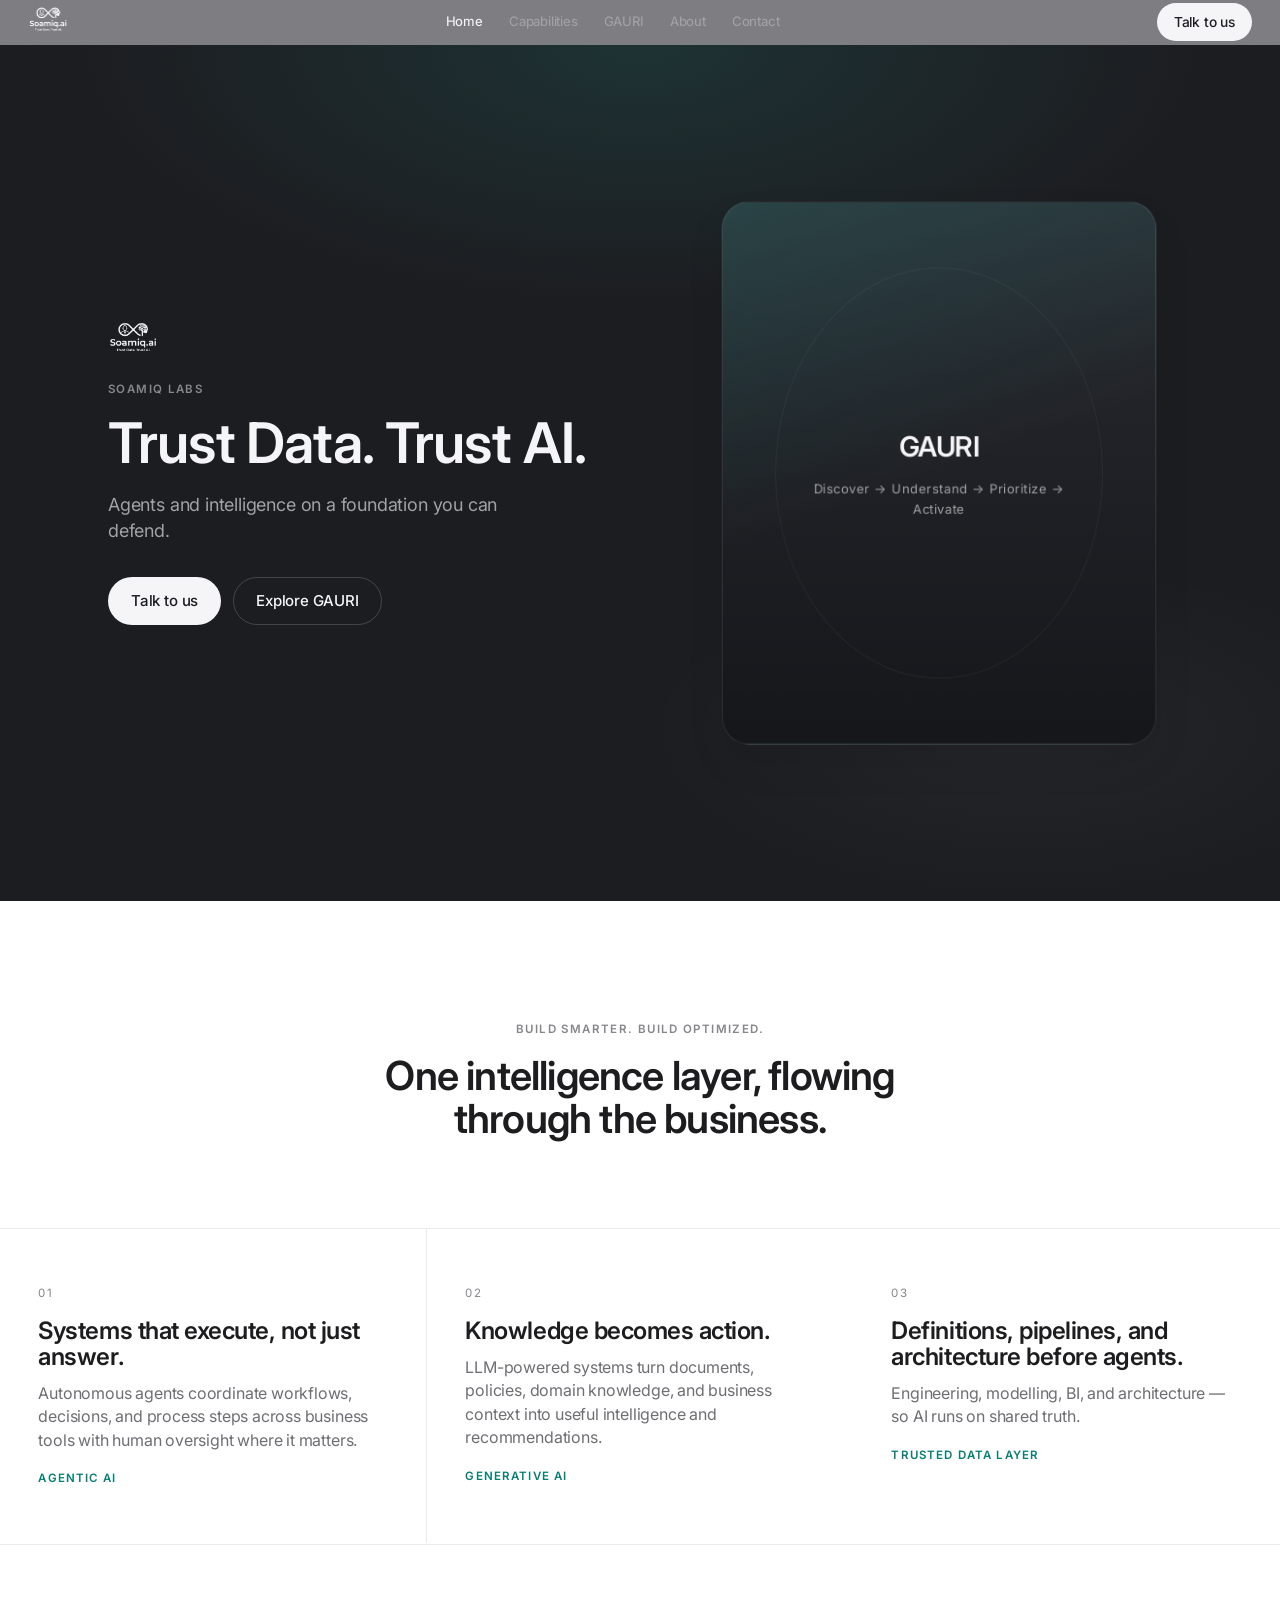
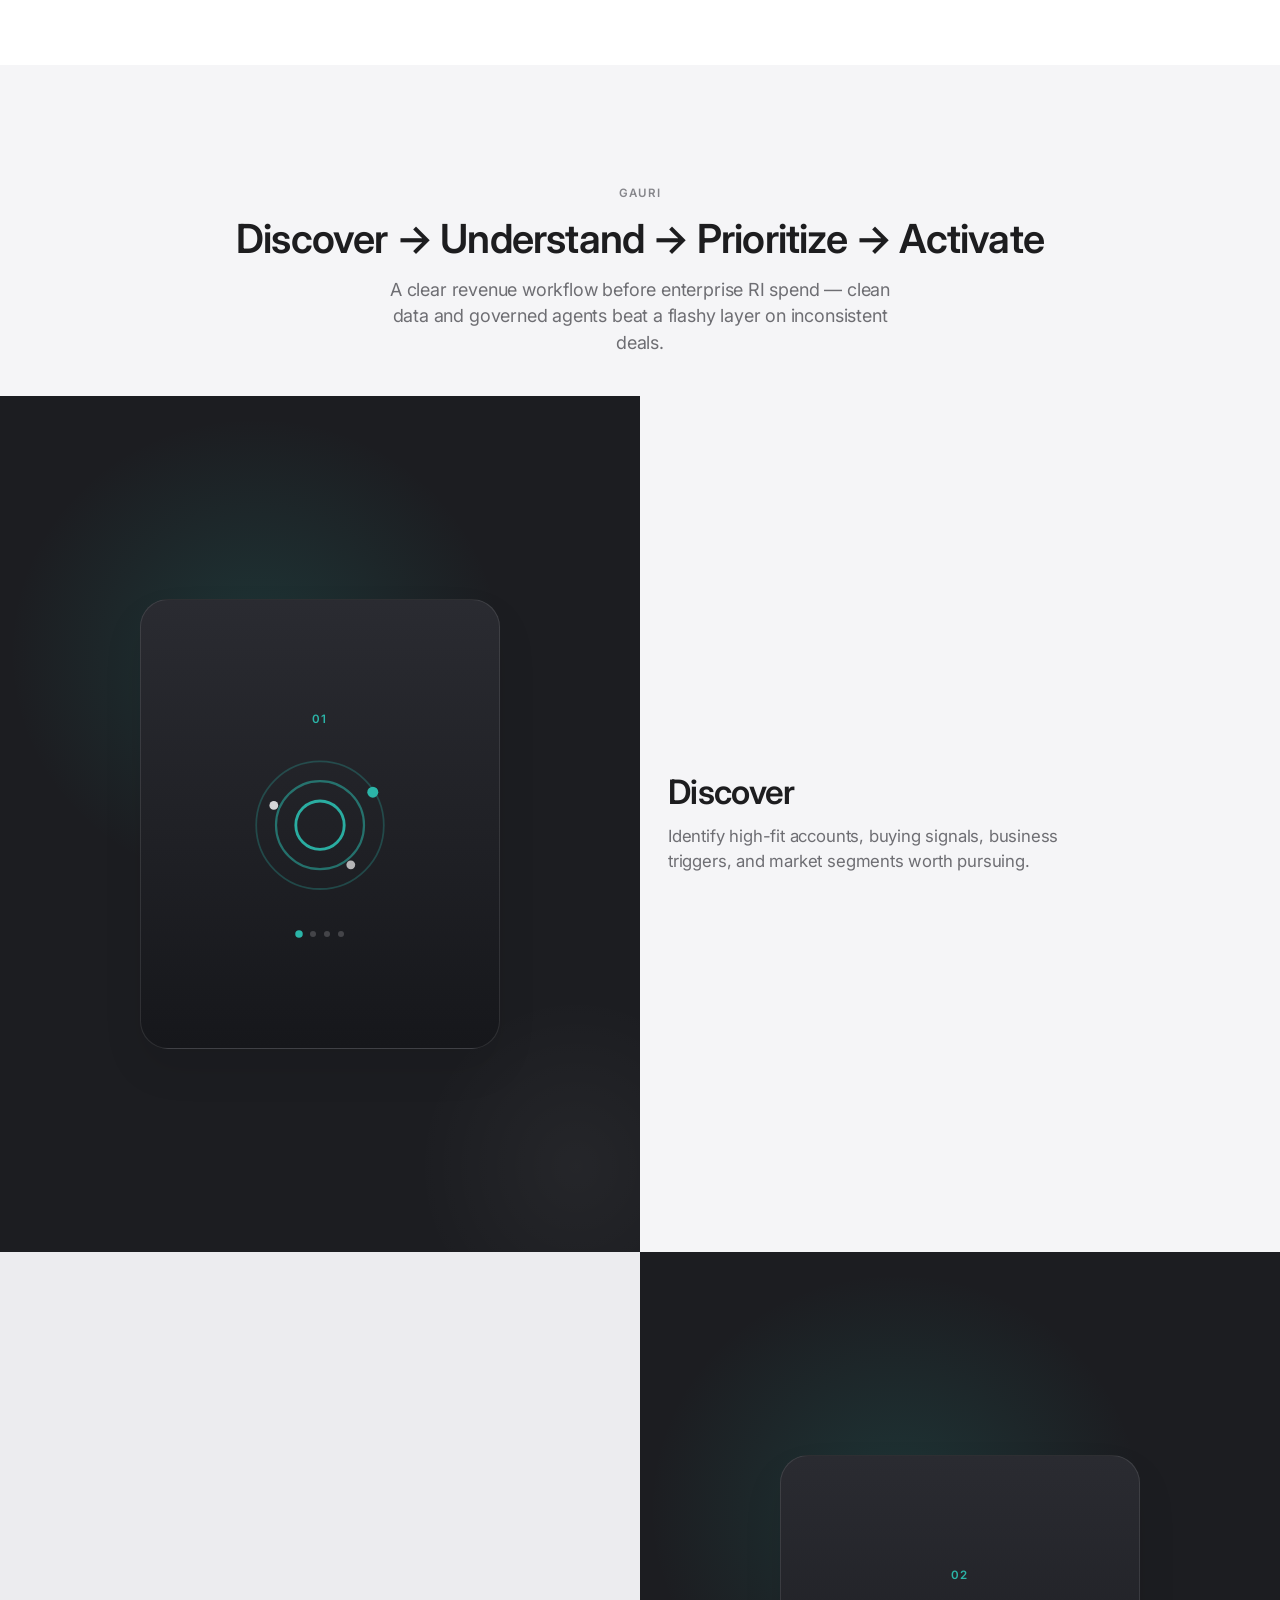
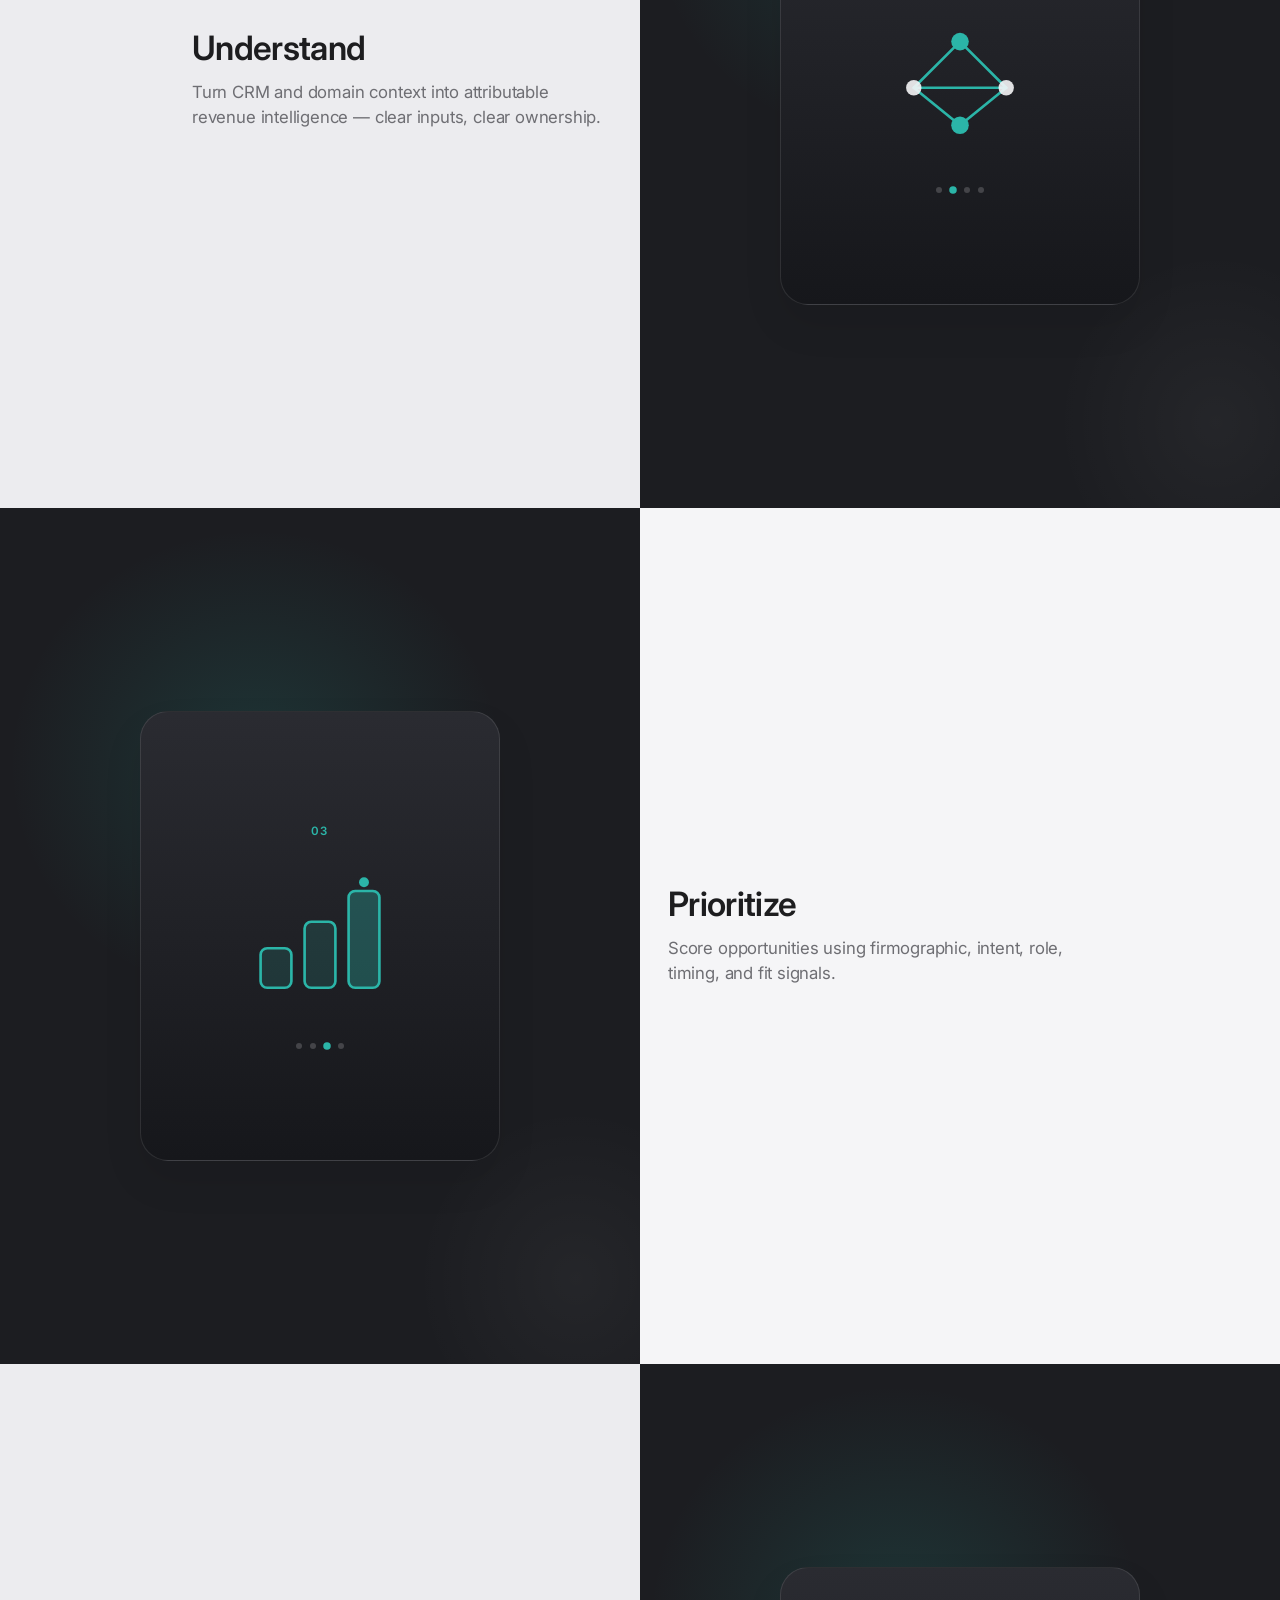
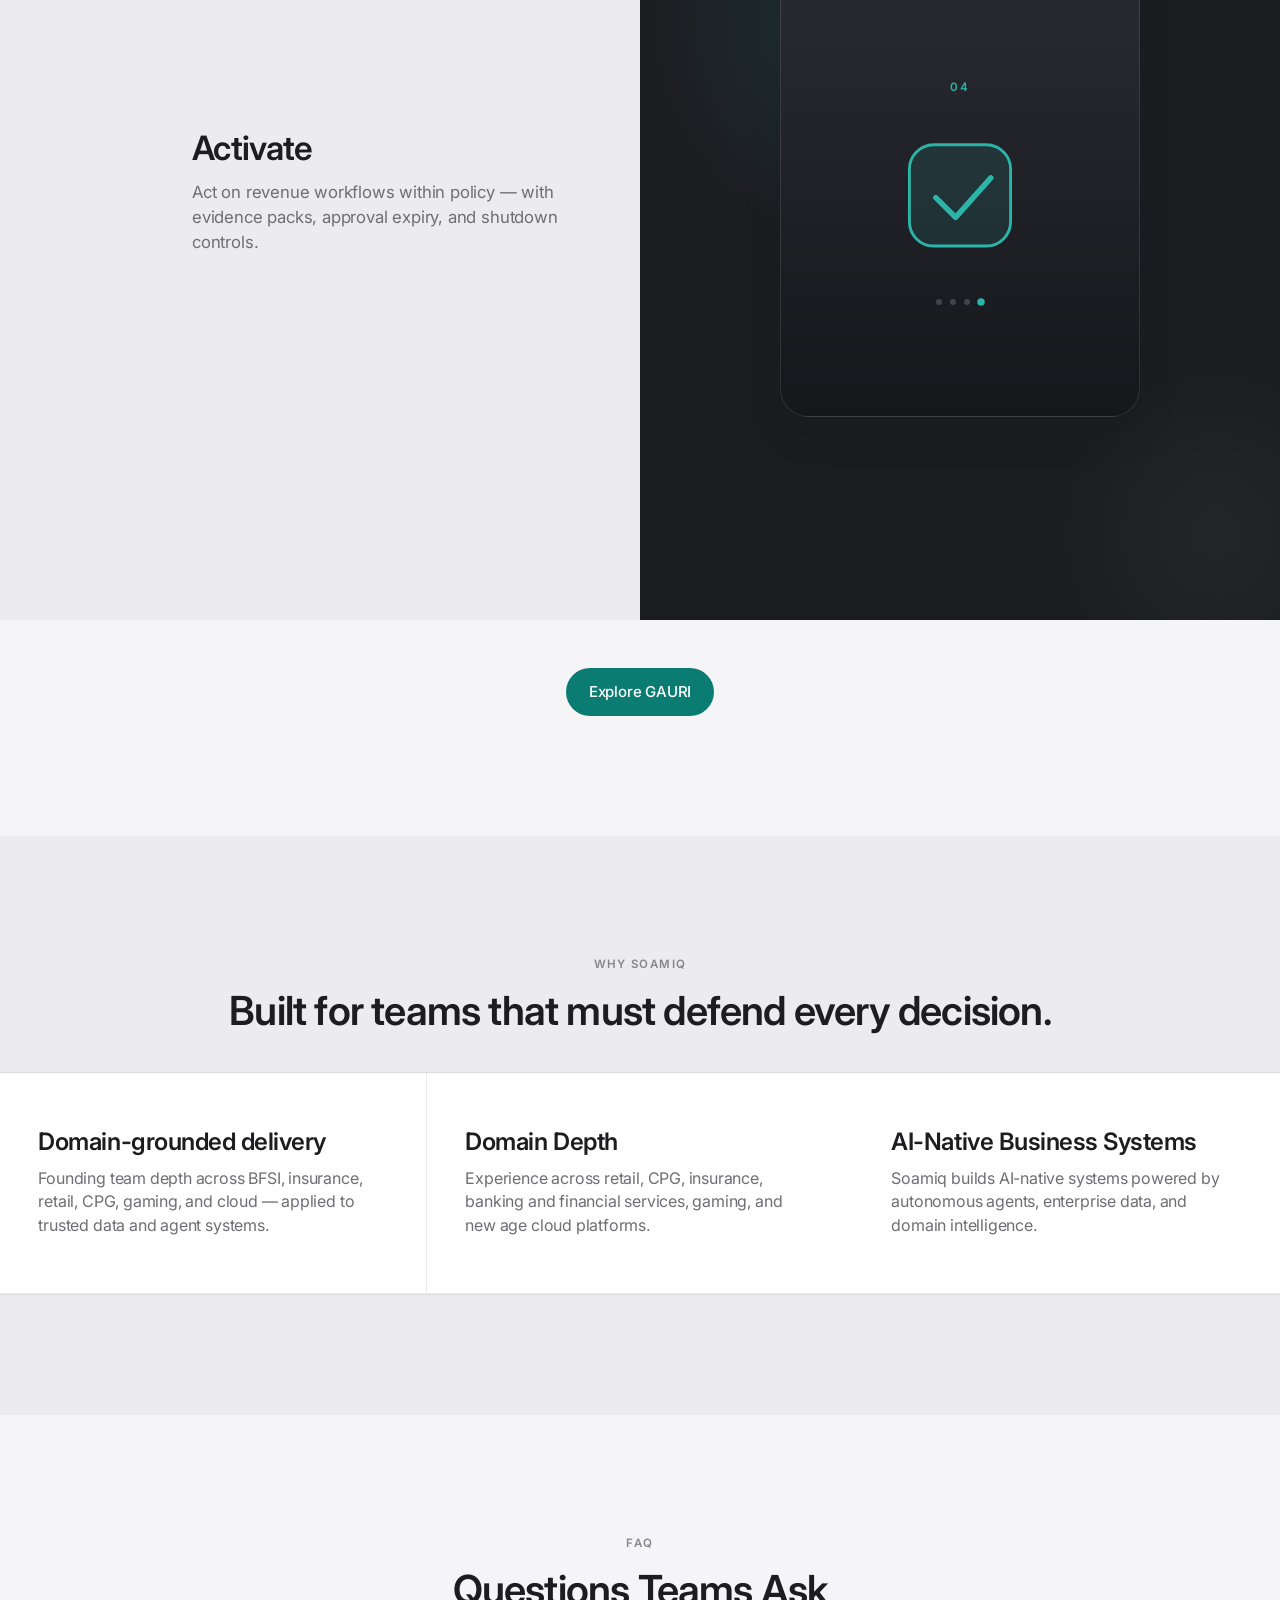
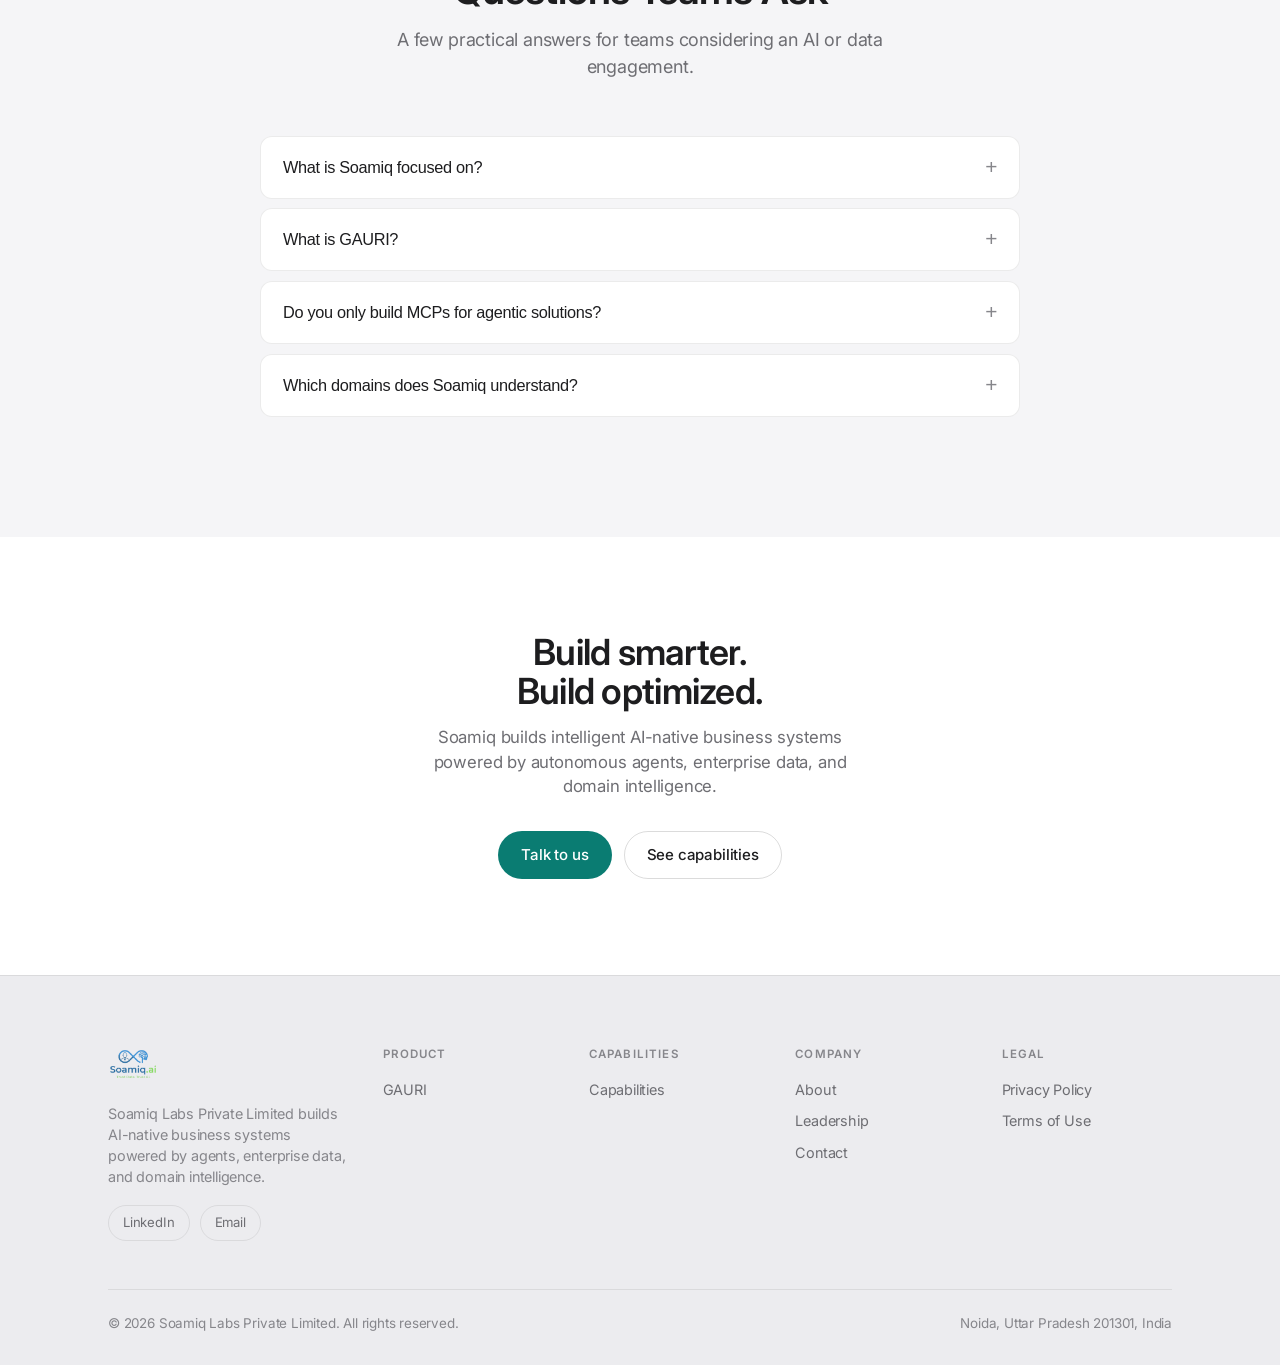
==== commit d22ca3b4: "fix: correct LinkedIn company URL; empty hero.proofPoints Point footer/social and JSON-LD sameAs at " ====
--- a/index.html
+++ b/index.html
@@ -31,7 +31,7 @@
     "slogan": "Trust Data. Trust AI. Build Smarter. Build Optimized.",
     "email": "hello@soamiq.ai",
     "address": { "@type": "PostalAddress", "addressLocality": "Noida", "addressRegion": "Uttar Pradesh", "postalCode": "201301", "addressCountry": "IN" },
-    "sameAs": ["https://www.linkedin.com/company/soamiq"]
+    "sameAs": ["https://www.linkedin.com/company/90059695/"]
   }
   </script>
 </head>
--- a/assets/css/styles.css
+++ b/assets/css/styles.css
@@ -514,87 +514,87 @@
 .cta-band .hero-apple__cta { justify-content: center; }
 
 /* ============================================================
-   Sticky storytelling (GAURI how-it-works)
+   GAURI steps — visual | copy, alternate L/R (no duplicated title/body)
    ============================================================ */
-.sticky-story {
+.gauri-steps {
   position: relative;
+}
+.gauri-step {
   display: grid;
   grid-template-columns: 1fr 1fr;
-  gap: 0;
-  min-height: 100vh;
-}
-.sticky-story__media {
-  position: sticky;
-  top: var(--nav-h);
-  height: calc(100svh - var(--nav-h));
-  display: flex; align-items: center; justify-content: center;
+  min-height: calc(100svh - var(--nav-h));
+  background: var(--bg-canvas);
+}
+.gauri-step[data-side="media-end"] .gauri-step__media { order: 2; }
+.gauri-step[data-side="media-end"] .gauri-step__copy { order: 1; }
+.gauri-step__media {
+  display: flex;
+  align-items: center;
+  justify-content: center;
   padding: 48px var(--gutter);
   background: var(--bg-immersive);
   color: var(--ink-on-dark);
+  position: relative;
   overflow: hidden;
 }
-.sticky-story__media::before {
+.gauri-step__media::before {
   content: "";
   position: absolute; inset: 0; pointer-events: none;
   background:
     radial-gradient(ellipse 70% 50% at 40% 30%, rgba(43,181,168,0.16), transparent 55%),
     radial-gradient(ellipse 50% 40% at 90% 90%, rgba(255,255,255,0.04), transparent 50%);
 }
-.sticky-story__panel {
+.gauri-step__panel {
   position: relative; z-index: 1;
-  width: 100%; max-width: 420px;
+  width: 100%; max-width: 360px;
   aspect-ratio: 4 / 5;
   border-radius: var(--radius-l);
   border: 1px solid var(--line-on-dark);
   background: linear-gradient(180deg, #2a2b31, #16171b);
   box-shadow: var(--shadow-media);
-  display: flex; flex-direction: column; justify-content: center;
-  padding: 40px 32px;
-  text-align: left;
-}
-.sticky-story__step-label {
-  font-size: .72rem; letter-spacing: .14em; text-transform: uppercase;
-  color: var(--accent-bright); margin-bottom: 12px;
-}
-.sticky-story__step-title {
-  font-size: clamp(1.75rem, 3vw, 2.25rem);
-  letter-spacing: -0.02em;
-  margin-bottom: 12px;
-}
-.sticky-story__step-body {
-  color: var(--muted-on-dark); font-size: 1rem; line-height: 1.47;
-}
-.sticky-story__dots {
-  display: flex; gap: 8px; margin-top: 28px;
-}
-.sticky-story__dots span {
+  display: flex; flex-direction: column; align-items: center; justify-content: center;
+  padding: 36px 28px;
+  text-align: center;
+}
+.gauri-step__mark {
+  font-size: .72rem; letter-spacing: .16em; text-transform: uppercase;
+  color: var(--accent-bright); font-weight: 600;
+  margin-bottom: 8px;
+}
+.gauri-step__diagram {
+  width: 100%; max-width: 220px;
+}
+.gauri-step__diagram svg { width: 100%; height: auto; overflow: visible; }
+.gauri-step__ticks {
+  display: flex; gap: 8px; margin-top: 20px;
+}
+.gauri-step__ticks span {
   width: 6px; height: 6px; border-radius: 50%;
   background: var(--line-on-dark-strong);
-  transition: background var(--med) var(--ease-out), transform var(--med) var(--ease-out);
-}
-.sticky-story__dots span.is-active {
+}
+.gauri-step__ticks span.is-active {
   background: var(--accent-bright);
   transform: scale(1.25);
 }
-.sticky-story__copy {
+.gauri-step__copy {
+  display: flex; align-items: center; justify-content: flex-start;
+  padding: 80px var(--gutter);
   background: var(--bg-canvas);
   color: var(--ink);
 }
-.sticky-story__chapter {
-  min-height: calc(100svh - var(--nav-h));
-  display: flex; align-items: center;
-  padding: 80px var(--gutter);
-  border-bottom: 1px solid var(--line);
-}
-.sticky-story__chapter:last-child { border-bottom: 0; }
-.sticky-story__chapter-inner { max-width: 420px; }
-.sticky-story__chapter .eyebrow { color: var(--accent); }
-.sticky-story__chapter h3 {
+.gauri-step[data-side="media-end"] .gauri-step__copy { justify-content: flex-end; }
+.gauri-step:nth-child(even) .gauri-step__copy { background: var(--bg-parchment); }
+.gauri-step__copy-inner { max-width: 420px; }
+.gauri-step__copy .eyebrow { color: var(--accent); }
+.gauri-step__copy h3 {
   font-size: clamp(1.6rem, 3vw, 2.1rem);
   margin-bottom: 14px;
   letter-spacing: -0.02em;
 }
-.sticky-story__chapter p { color: var(--muted); font-size: 1.05rem; }
+.gauri-step__copy p { color: var(--muted); font-size: 1.05rem; }
+
+/* Legacy sticky-story hooks (spy rail still uses chapter class) */
+.sticky-story { position: relative; }
 
 /* Chapter spy rail (optional) */
 .spy-rail {
@@ -713,6 +713,25 @@
   font-size: 1rem; color: var(--ink);
 }
 
+/* Sparse GAURI path chapter */
+.gauri-path__inner {
+  max-width: 40rem;
+  margin: 0 auto;
+  text-align: center;
+}
+.gauri-path .section__title {
+  max-width: 22ch;
+  margin-inline: auto;
+}
+.gauri-path__line {
+  margin-top: 28px;
+  font-size: 1.05rem;
+  font-weight: 500;
+  color: var(--ink);
+  max-width: 40ch;
+  margin-inline: auto;
+}
+
 /* ============================================================
    Shared components (light-adapted)
    ============================================================ */
@@ -1044,7 +1063,7 @@
   padding: 72px 0 32px;
   color: var(--ink);
 }
-.footer__top { display: grid; grid-template-columns: 1.4fr repeat(3, 1fr); gap: 36px; }
+.footer__top { display: grid; grid-template-columns: 1.4fr repeat(4, 1fr); gap: 36px; }
 .footer__about { max-width: 32ch; }
 .footer__about p { color: var(--faint); font-size: .9rem; margin-top: 16px; }
 .footer__social { display: flex; gap: 10px; margin-top: 18px; }
@@ -1092,12 +1111,14 @@
   .highlight-grid { grid-template-columns: 1fr; }
   .highlight-card { border-right: 0; border-bottom: 1px solid var(--line); }
   .highlight-card:last-child { border-bottom: 0; }
-  .sticky-story { grid-template-columns: 1fr; }
-  .sticky-story__media {
-    position: relative; top: 0; height: auto; min-height: 50vh;
-    padding: 48px var(--gutter);
-  }
-  .sticky-story__chapter { min-height: auto; padding: 56px var(--gutter); }
+  .gauri-step { grid-template-columns: 1fr; min-height: 0; }
+  .gauri-step[data-side="media-end"] .gauri-step__media,
+  .gauri-step[data-side="media-end"] .gauri-step__copy,
+  .gauri-step__media,
+  .gauri-step__copy { order: 0; }
+  .gauri-step__media { min-height: 42vh; padding: 48px var(--gutter); }
+  .gauri-step__copy { padding: 56px var(--gutter); justify-content: flex-start !important; }
+  .gauri-step__panel { aspect-ratio: auto; max-width: 280px; padding: 28px 22px; }
   .cap-chapter__inner { grid-template-columns: 1fr; gap: 28px; }
   .hero__inner { grid-template-columns: 1fr; gap: 40px; }
   .cards, .stages { grid-template-columns: repeat(2, 1fr); }
@@ -1136,7 +1157,7 @@
   * { scroll-behavior: auto !important; }
   .reveal { opacity: 1 !important; transform: none !important; filter: none !important; transition: none !important; }
   .strip__track, .hero__caret { animation: none !important; }
-  .sticky-story__media { position: relative; top: 0; height: auto; min-height: 40vh; }
+  .gauri-step__media { position: relative; top: 0; height: auto; min-height: 40vh; }
 }
 
 .ns { padding: 40px 28px; color: var(--muted); }
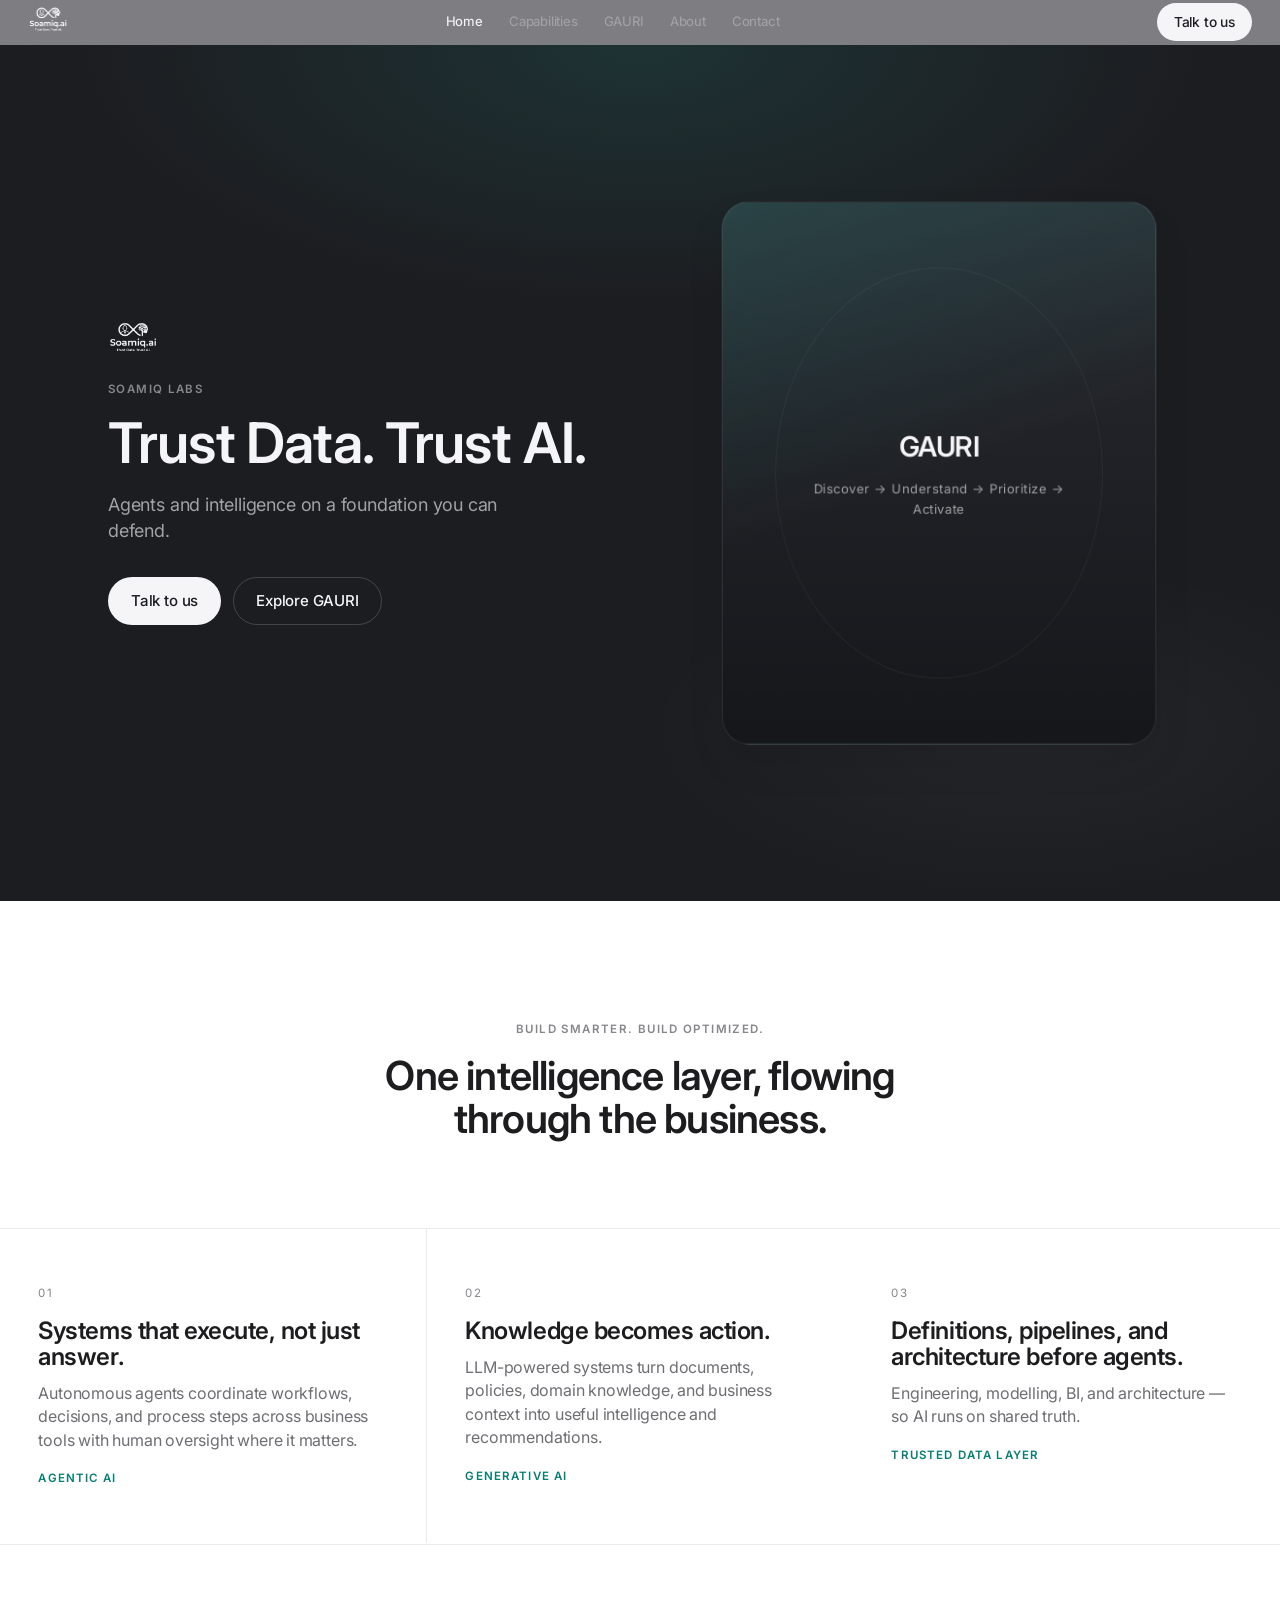
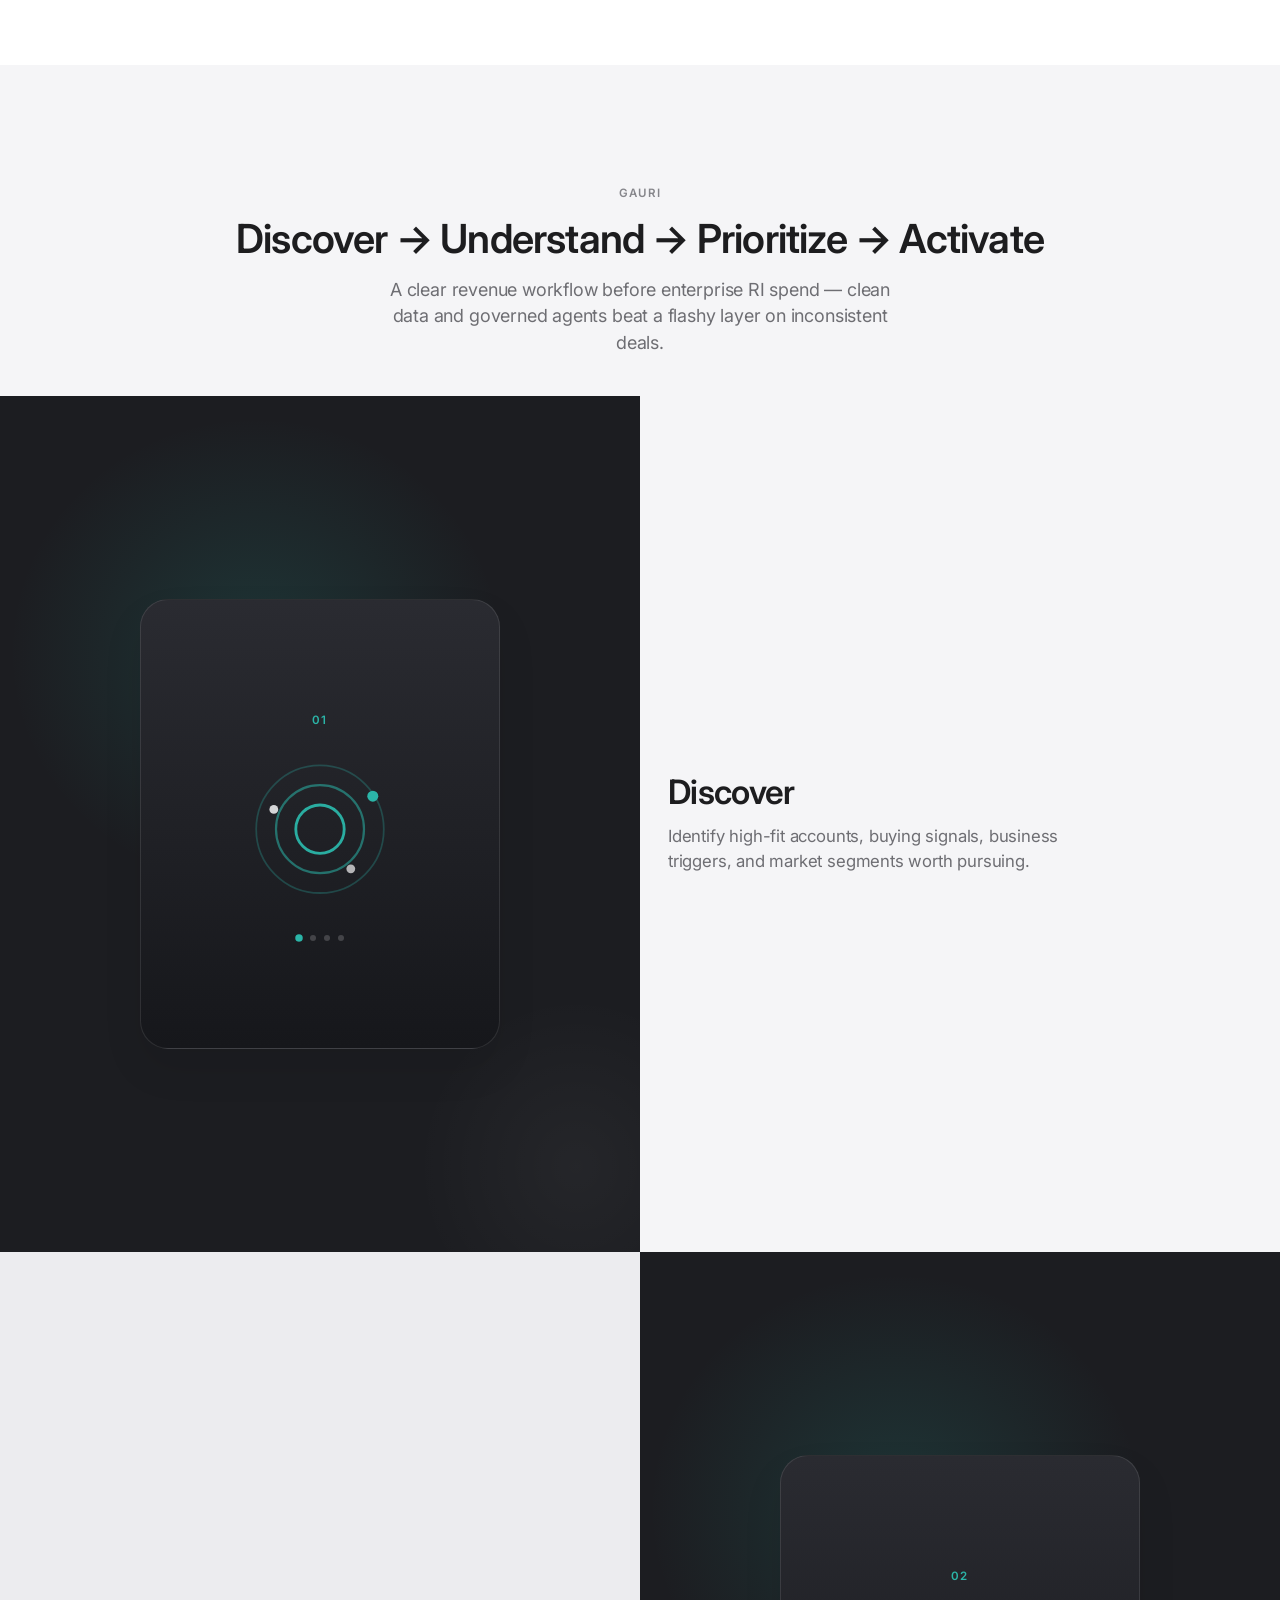
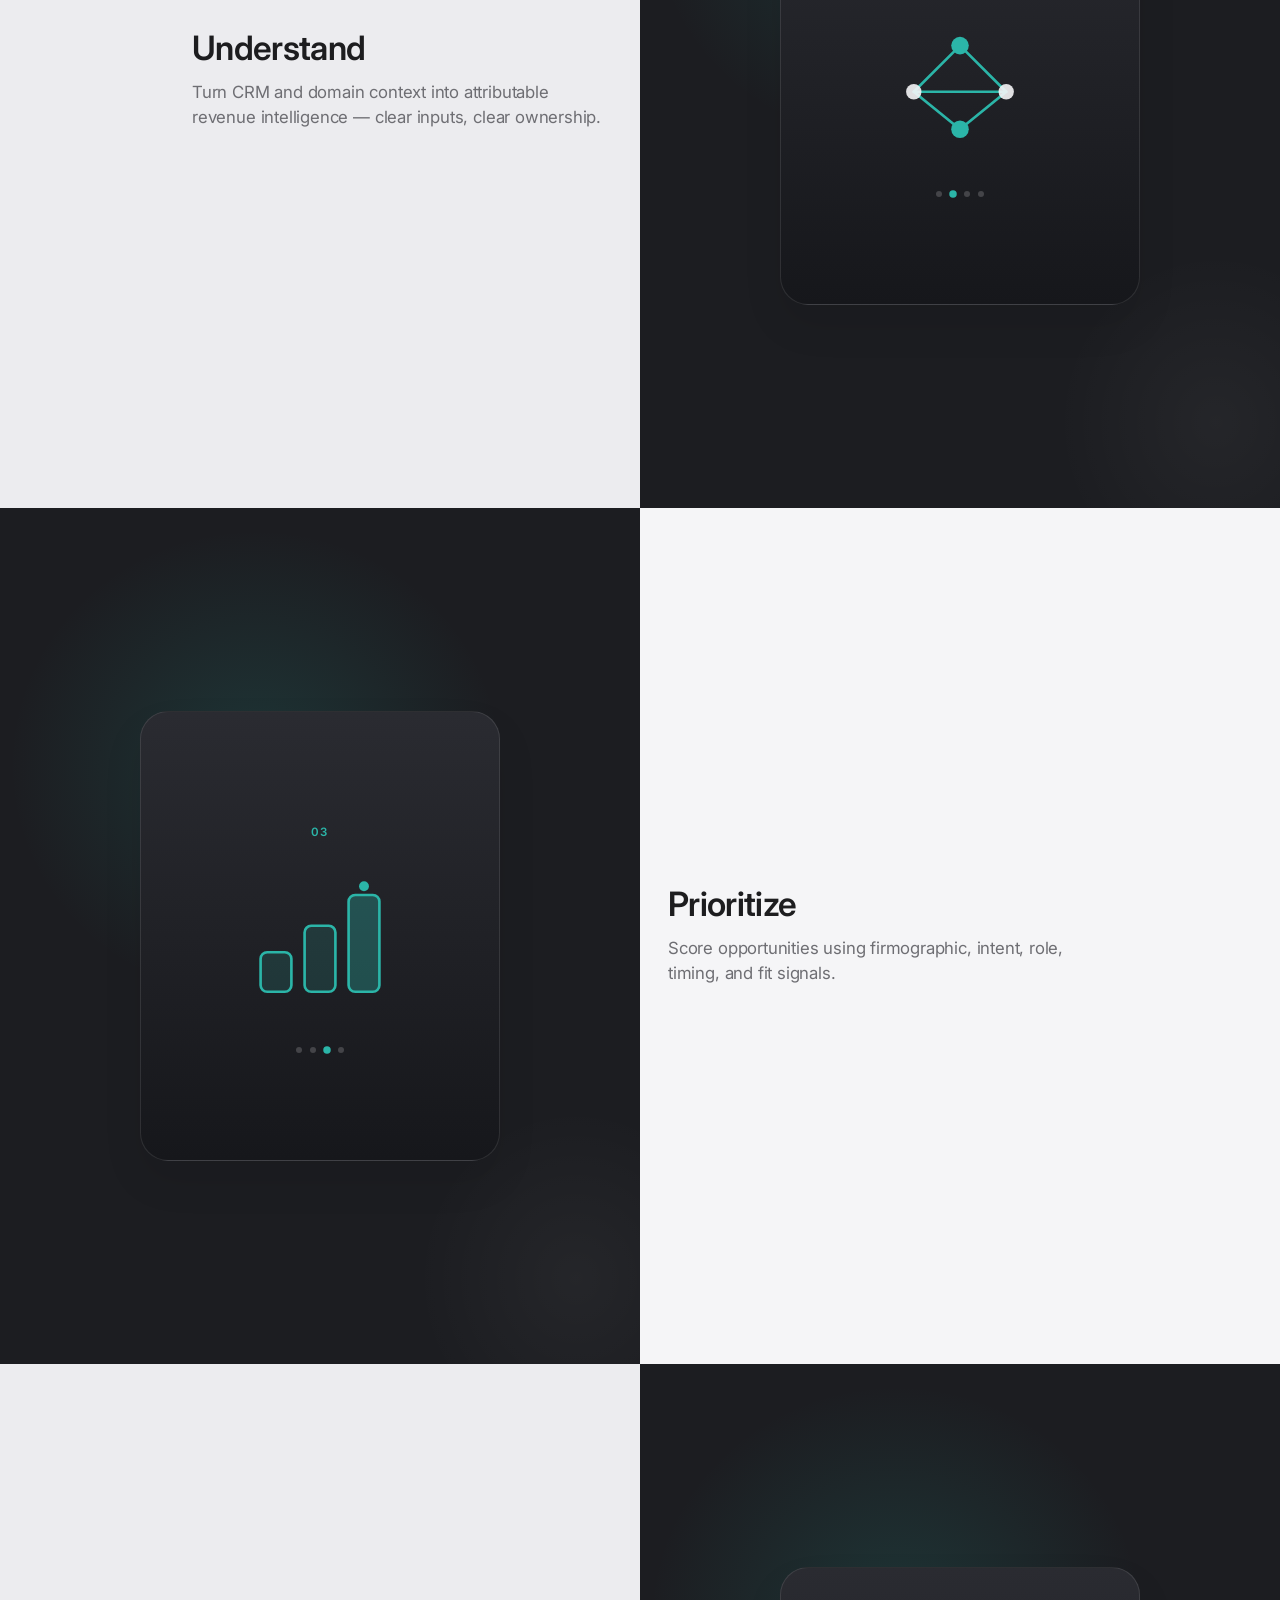
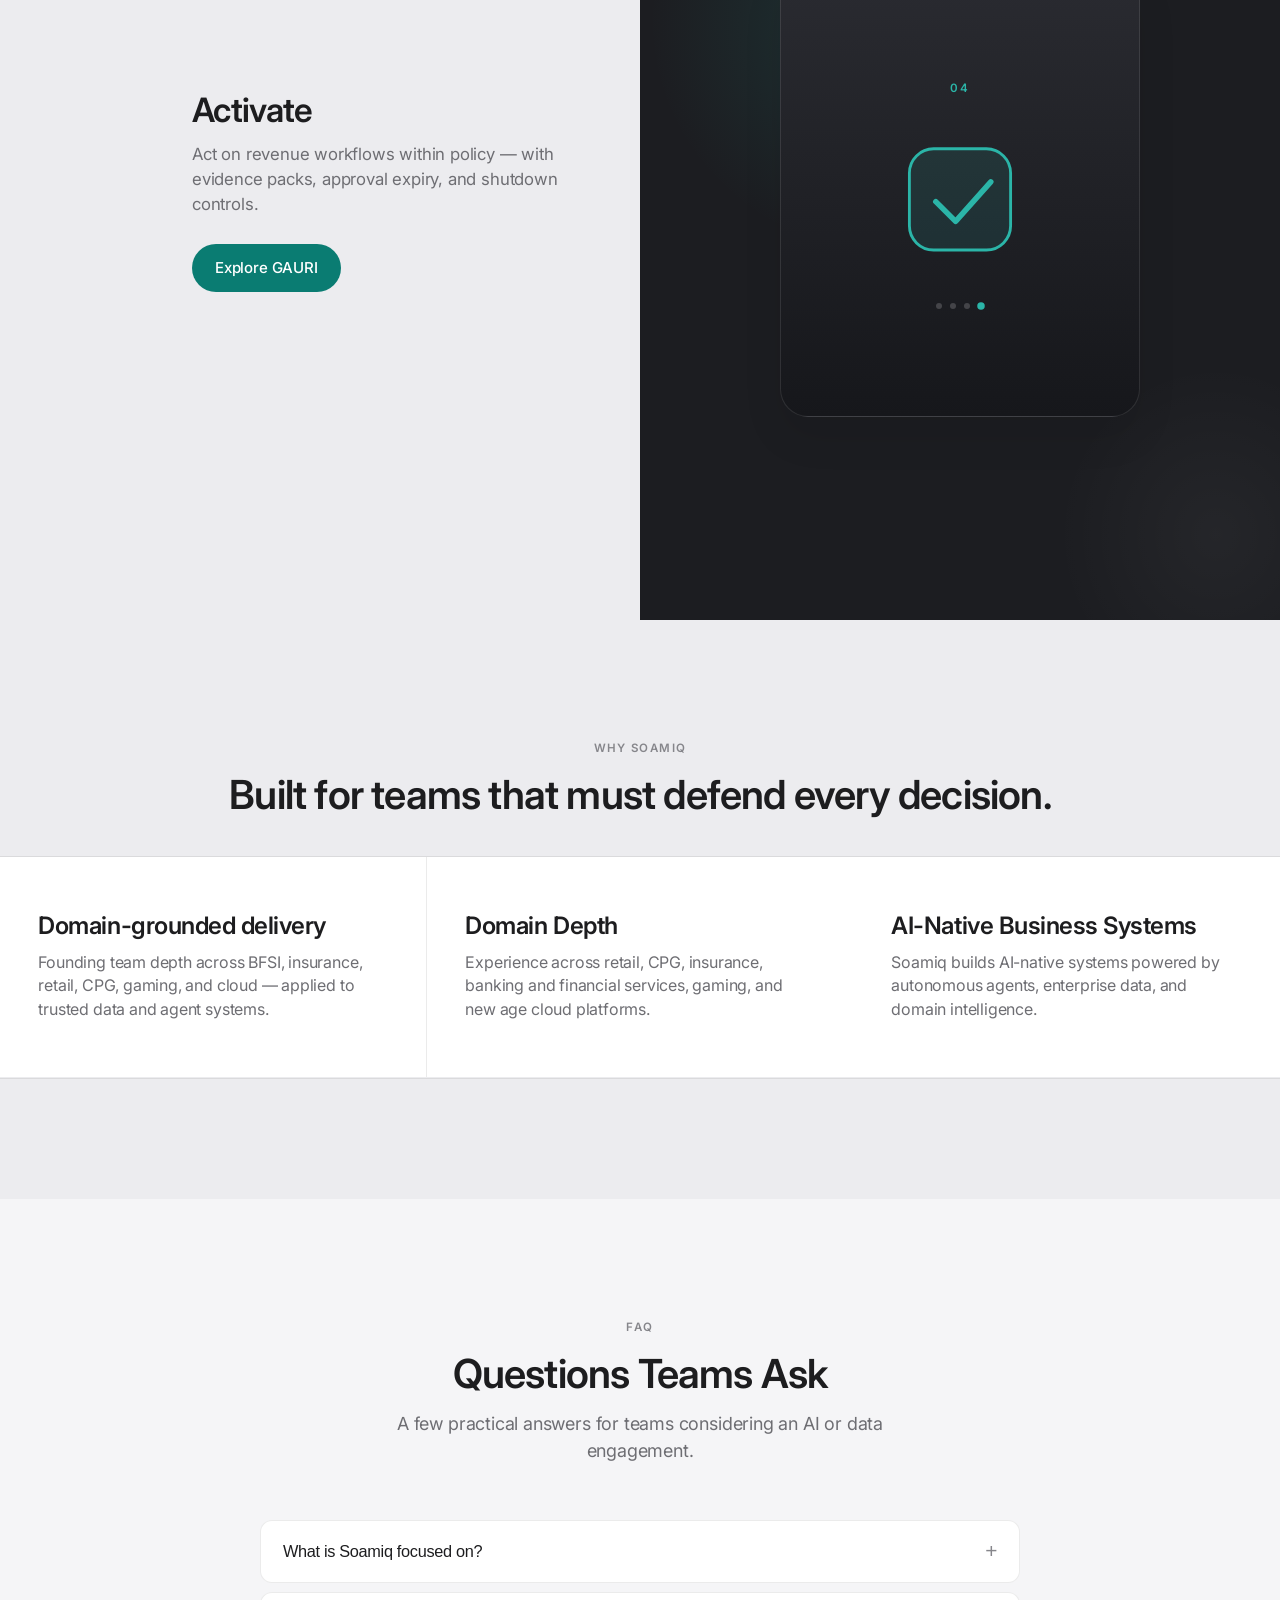
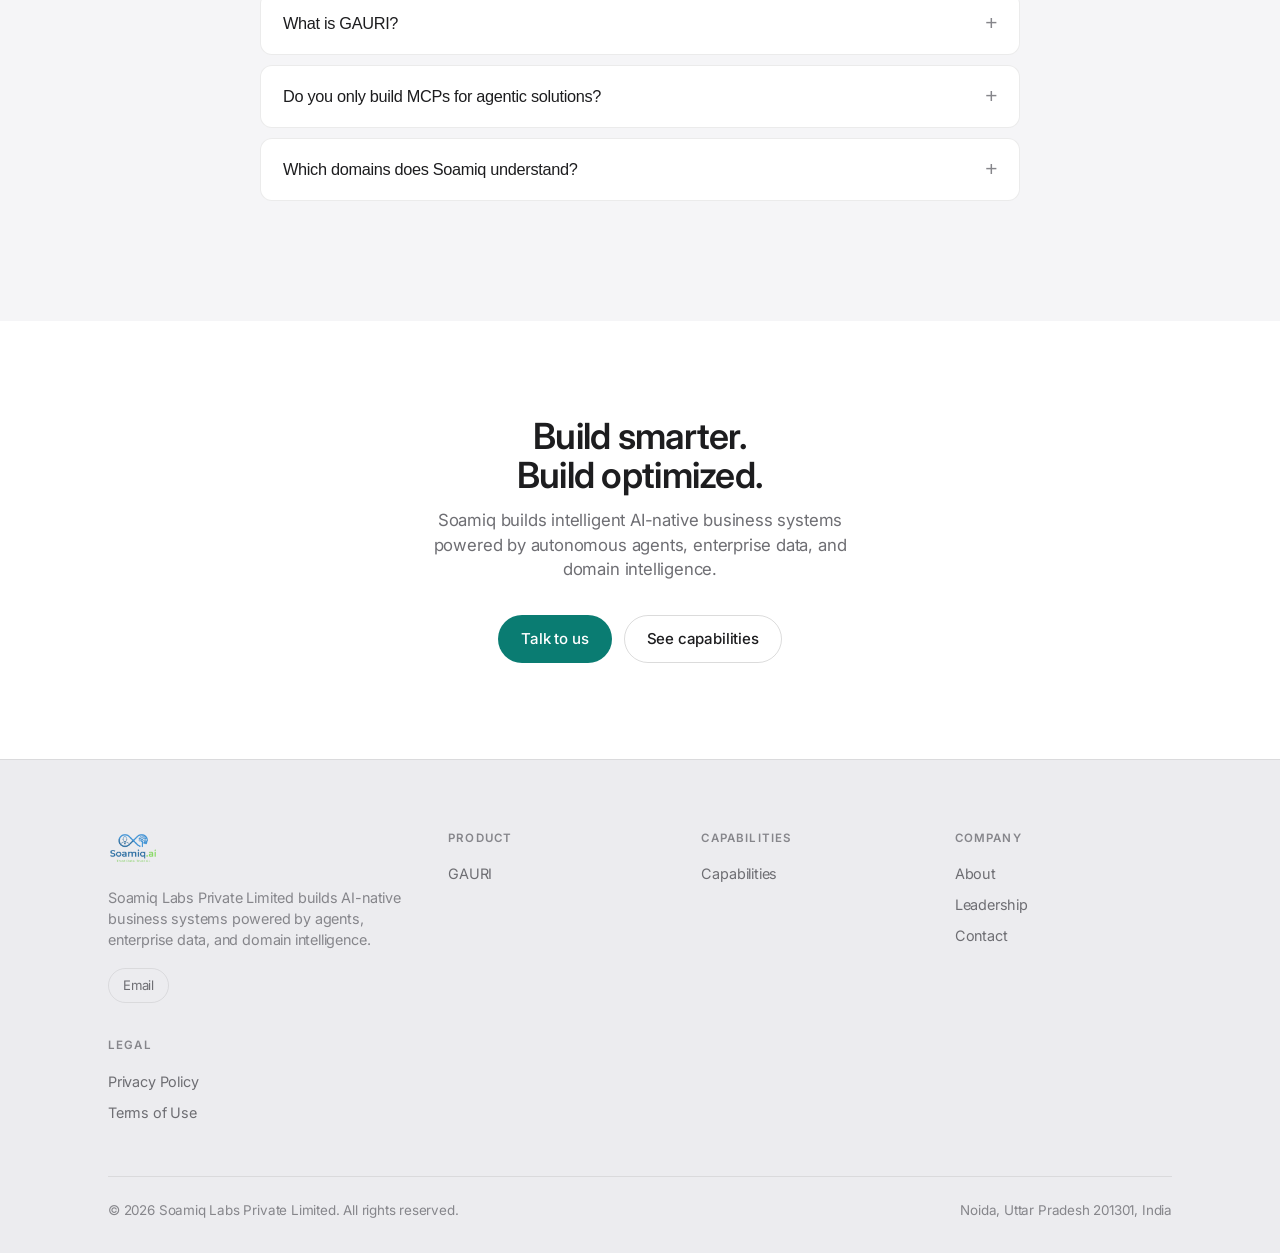
==== commit 43d1e9dd: "fix: remove LinkedIn until Soamiq company page exists Brand lock: drop unverified company/90059695 f" ====
--- a/index.html
+++ b/index.html
@@ -31,7 +31,7 @@
     "slogan": "Trust Data. Trust AI. Build Smarter. Build Optimized.",
     "email": "hello@soamiq.ai",
     "address": { "@type": "PostalAddress", "addressLocality": "Noida", "addressRegion": "Uttar Pradesh", "postalCode": "201301", "addressCountry": "IN" },
-    "sameAs": ["https://www.linkedin.com/company/90059695/"]
+    "sameAs": []
   }
   </script>
 </head>
--- a/assets/css/styles.css
+++ b/assets/css/styles.css
@@ -514,20 +514,20 @@
 .cta-band .hero-apple__cta { justify-content: center; }
 
 /* ============================================================
-   GAURI steps — visual | copy, alternate L/R (no duplicated title/body)
+   Split steps — visual/logic | copy (locked pattern, no mirrored paragraph)
+   Visual: numbered chrome, diagram or structured logic, progress ticks.
+   Copy: title + body + optional one CTA. Alternate L/R per step.
    ============================================================ */
-.gauri-steps {
-  position: relative;
-}
-.gauri-step {
+.split-steps { position: relative; }
+.split-step {
   display: grid;
   grid-template-columns: 1fr 1fr;
   min-height: calc(100svh - var(--nav-h));
   background: var(--bg-canvas);
 }
-.gauri-step[data-side="media-end"] .gauri-step__media { order: 2; }
-.gauri-step[data-side="media-end"] .gauri-step__copy { order: 1; }
-.gauri-step__media {
+.split-step[data-side="media-end"] .split-step__media { order: 2; }
+.split-step[data-side="media-end"] .split-step__copy { order: 1; }
+.split-step__media {
   display: flex;
   align-items: center;
   justify-content: center;
@@ -537,14 +537,14 @@
   position: relative;
   overflow: hidden;
 }
-.gauri-step__media::before {
+.split-step__media::before {
   content: "";
   position: absolute; inset: 0; pointer-events: none;
   background:
     radial-gradient(ellipse 70% 50% at 40% 30%, rgba(43,181,168,0.16), transparent 55%),
     radial-gradient(ellipse 50% 40% at 90% 90%, rgba(255,255,255,0.04), transparent 50%);
 }
-.gauri-step__panel {
+.split-step__panel {
   position: relative; z-index: 1;
   width: 100%; max-width: 360px;
   aspect-ratio: 4 / 5;
@@ -556,44 +556,71 @@
   padding: 36px 28px;
   text-align: center;
 }
-.gauri-step__mark {
+.split-step__panel--logic {
+  aspect-ratio: auto;
+  min-height: 280px;
+  justify-content: flex-start;
+  text-align: left;
+  max-width: 400px;
+}
+.split-step__chrome {
+  width: 100%;
+  margin-bottom: 8px;
+}
+.split-step__mark {
   font-size: .72rem; letter-spacing: .16em; text-transform: uppercase;
   color: var(--accent-bright); font-weight: 600;
-  margin-bottom: 8px;
-}
-.gauri-step__diagram {
+}
+.split-step__diagram {
   width: 100%; max-width: 220px;
 }
-.gauri-step__diagram svg { width: 100%; height: auto; overflow: visible; }
-.gauri-step__ticks {
+.split-step__diagram svg { width: 100%; height: auto; overflow: visible; }
+.split-step__logic {
+  list-style: none;
+  width: 100%;
+  margin-top: 12px;
+  border-top: 1px solid var(--line-on-dark);
+}
+.split-step__logic li {
+  padding: 12px 0;
+  border-bottom: 1px solid var(--line-on-dark);
+  color: var(--ink-on-dark);
+  font-size: .95rem;
+  line-height: 1.4;
+}
+.split-step__ticks {
   display: flex; gap: 8px; margin-top: 20px;
 }
-.gauri-step__ticks span {
+.split-step__panel--logic .split-step__ticks { margin-top: auto; padding-top: 20px; }
+.split-step__ticks span {
   width: 6px; height: 6px; border-radius: 50%;
   background: var(--line-on-dark-strong);
 }
-.gauri-step__ticks span.is-active {
+.split-step__ticks span.is-active {
   background: var(--accent-bright);
   transform: scale(1.25);
 }
-.gauri-step__copy {
+.split-step__copy {
   display: flex; align-items: center; justify-content: flex-start;
   padding: 80px var(--gutter);
   background: var(--bg-canvas);
   color: var(--ink);
 }
-.gauri-step[data-side="media-end"] .gauri-step__copy { justify-content: flex-end; }
-.gauri-step:nth-child(even) .gauri-step__copy { background: var(--bg-parchment); }
-.gauri-step__copy-inner { max-width: 420px; }
-.gauri-step__copy .eyebrow { color: var(--accent); }
-.gauri-step__copy h3 {
+.split-step[data-side="media-end"] .split-step__copy { justify-content: flex-end; }
+.split-step:nth-child(even) .split-step__copy { background: var(--bg-parchment); }
+.split-step__copy-inner { max-width: 420px; }
+.split-step__copy .eyebrow { color: var(--accent); }
+.split-step__copy h2,
+.split-step__copy h3 {
   font-size: clamp(1.6rem, 3vw, 2.1rem);
   margin-bottom: 14px;
   letter-spacing: -0.02em;
 }
-.gauri-step__copy p { color: var(--muted); font-size: 1.05rem; }
-
-/* Legacy sticky-story hooks (spy rail still uses chapter class) */
+.split-step__copy p { color: var(--muted); font-size: 1.05rem; }
+.split-step__cta { margin-top: 28px; }
+
+/* Legacy class aliases */
+.gauri-steps { position: relative; }
 .sticky-story { position: relative; }
 
 /* Chapter spy rail (optional) */
@@ -1063,7 +1090,7 @@
   padding: 72px 0 32px;
   color: var(--ink);
 }
-.footer__top { display: grid; grid-template-columns: 1.4fr repeat(4, 1fr); gap: 36px; }
+.footer__top { display: grid; grid-template-columns: 1.4fr repeat(3, 1fr); gap: 36px; }
 .footer__about { max-width: 32ch; }
 .footer__about p { color: var(--faint); font-size: .9rem; margin-top: 16px; }
 .footer__social { display: flex; gap: 10px; margin-top: 18px; }
@@ -1111,14 +1138,14 @@
   .highlight-grid { grid-template-columns: 1fr; }
   .highlight-card { border-right: 0; border-bottom: 1px solid var(--line); }
   .highlight-card:last-child { border-bottom: 0; }
-  .gauri-step { grid-template-columns: 1fr; min-height: 0; }
-  .gauri-step[data-side="media-end"] .gauri-step__media,
-  .gauri-step[data-side="media-end"] .gauri-step__copy,
-  .gauri-step__media,
-  .gauri-step__copy { order: 0; }
-  .gauri-step__media { min-height: 42vh; padding: 48px var(--gutter); }
-  .gauri-step__copy { padding: 56px var(--gutter); justify-content: flex-start !important; }
-  .gauri-step__panel { aspect-ratio: auto; max-width: 280px; padding: 28px 22px; }
+  .split-step { grid-template-columns: 1fr; min-height: 0; }
+  .split-step[data-side="media-end"] .split-step__media,
+  .split-step[data-side="media-end"] .split-step__copy,
+  .split-step__media,
+  .split-step__copy { order: 0; }
+  .split-step__media { min-height: 42vh; padding: 48px var(--gutter); }
+  .split-step__copy { padding: 56px var(--gutter); justify-content: flex-start !important; }
+  .split-step__panel { aspect-ratio: auto; max-width: 280px; padding: 28px 22px; }
   .cap-chapter__inner { grid-template-columns: 1fr; gap: 28px; }
   .hero__inner { grid-template-columns: 1fr; gap: 40px; }
   .cards, .stages { grid-template-columns: repeat(2, 1fr); }
@@ -1157,7 +1184,7 @@
   * { scroll-behavior: auto !important; }
   .reveal { opacity: 1 !important; transform: none !important; filter: none !important; transition: none !important; }
   .strip__track, .hero__caret { animation: none !important; }
-  .gauri-step__media { position: relative; top: 0; height: auto; min-height: 40vh; }
+  .split-step__media { position: relative; top: 0; height: auto; min-height: 40vh; }
 }
 
 .ns { padding: 40px 28px; color: var(--muted); }
